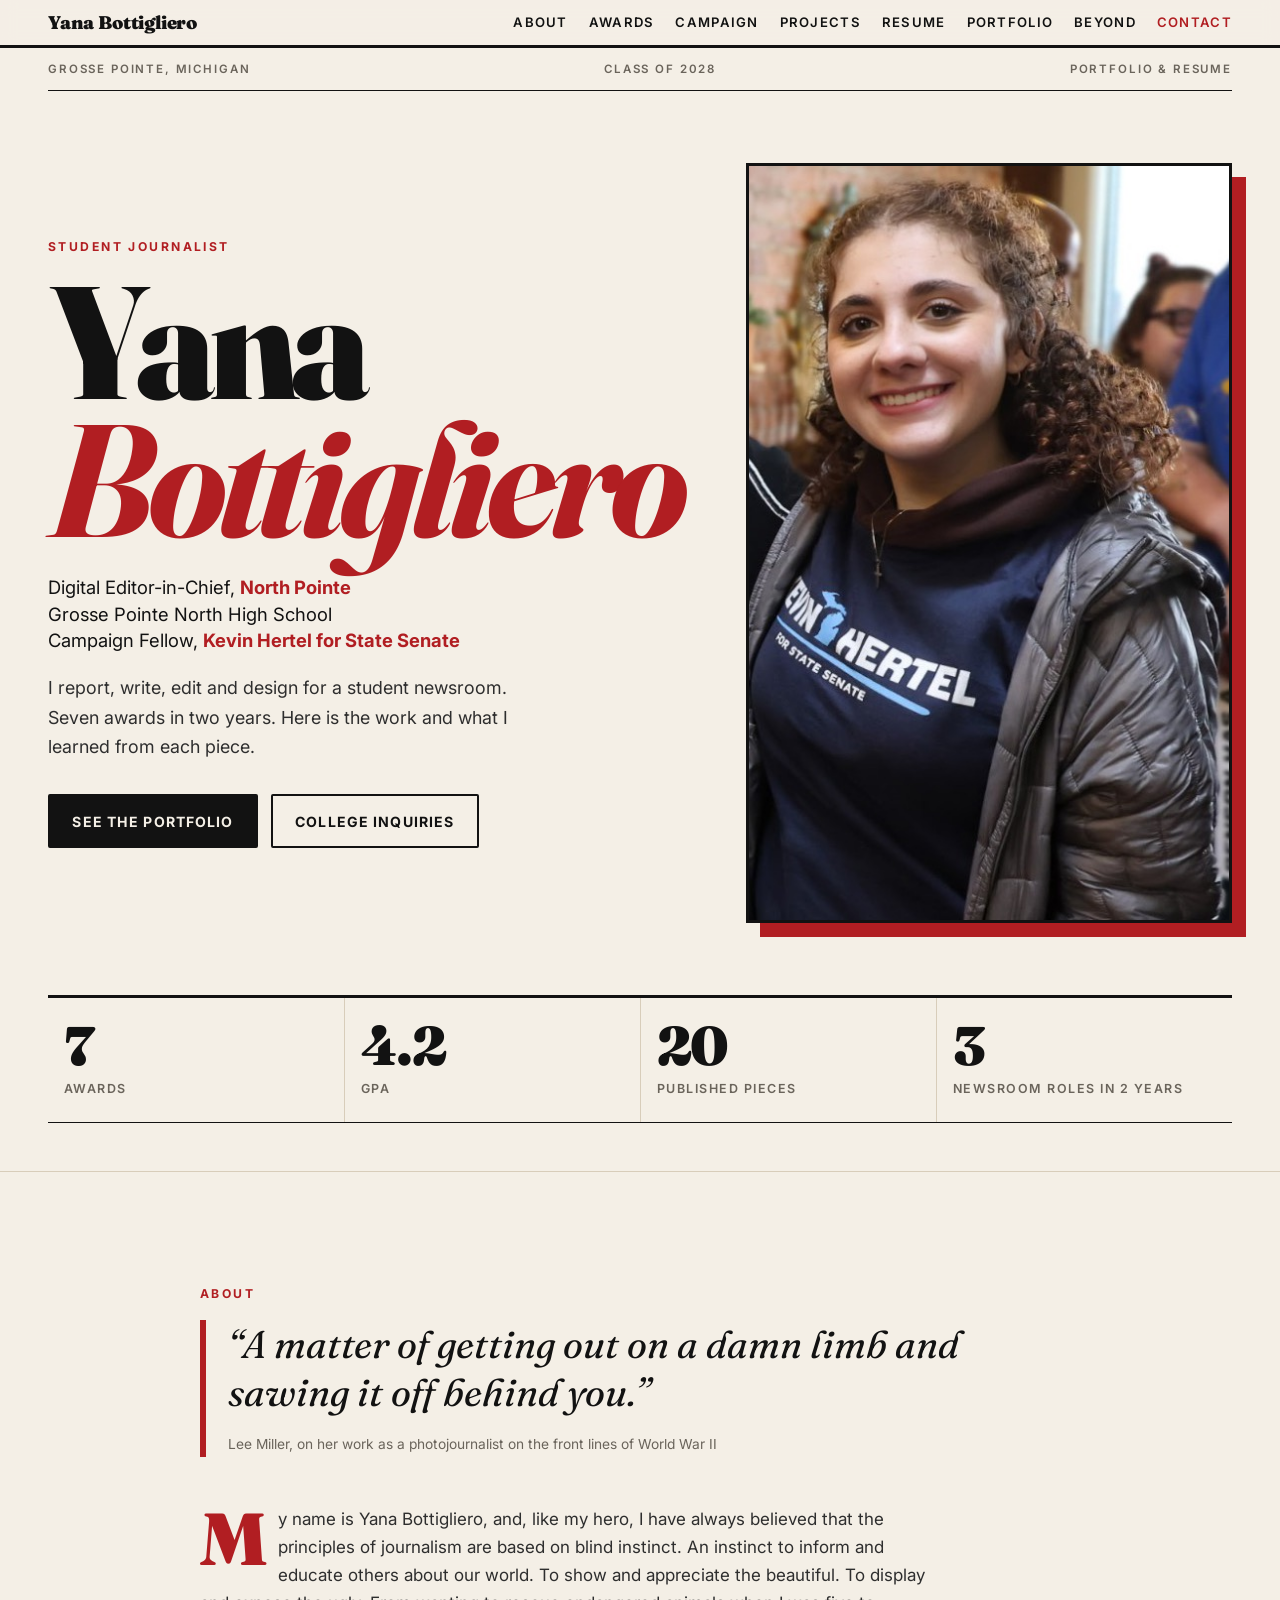
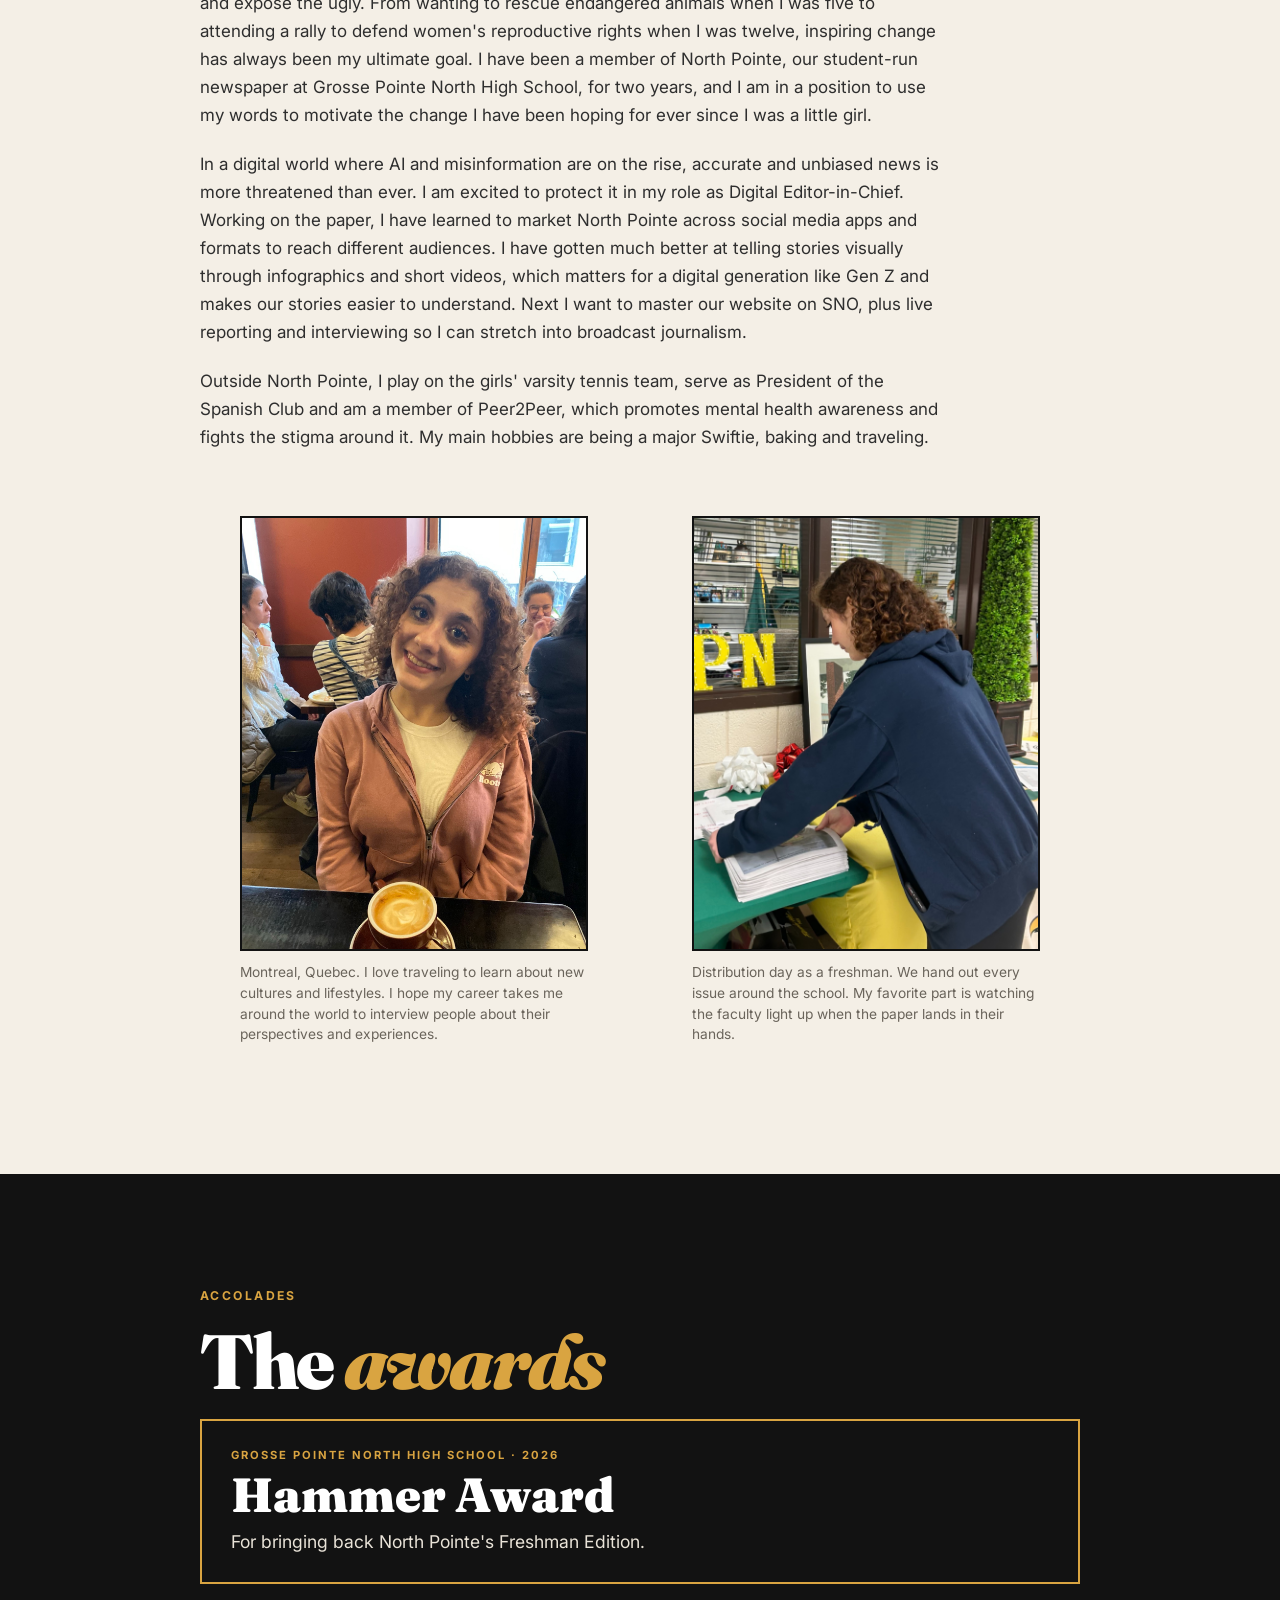
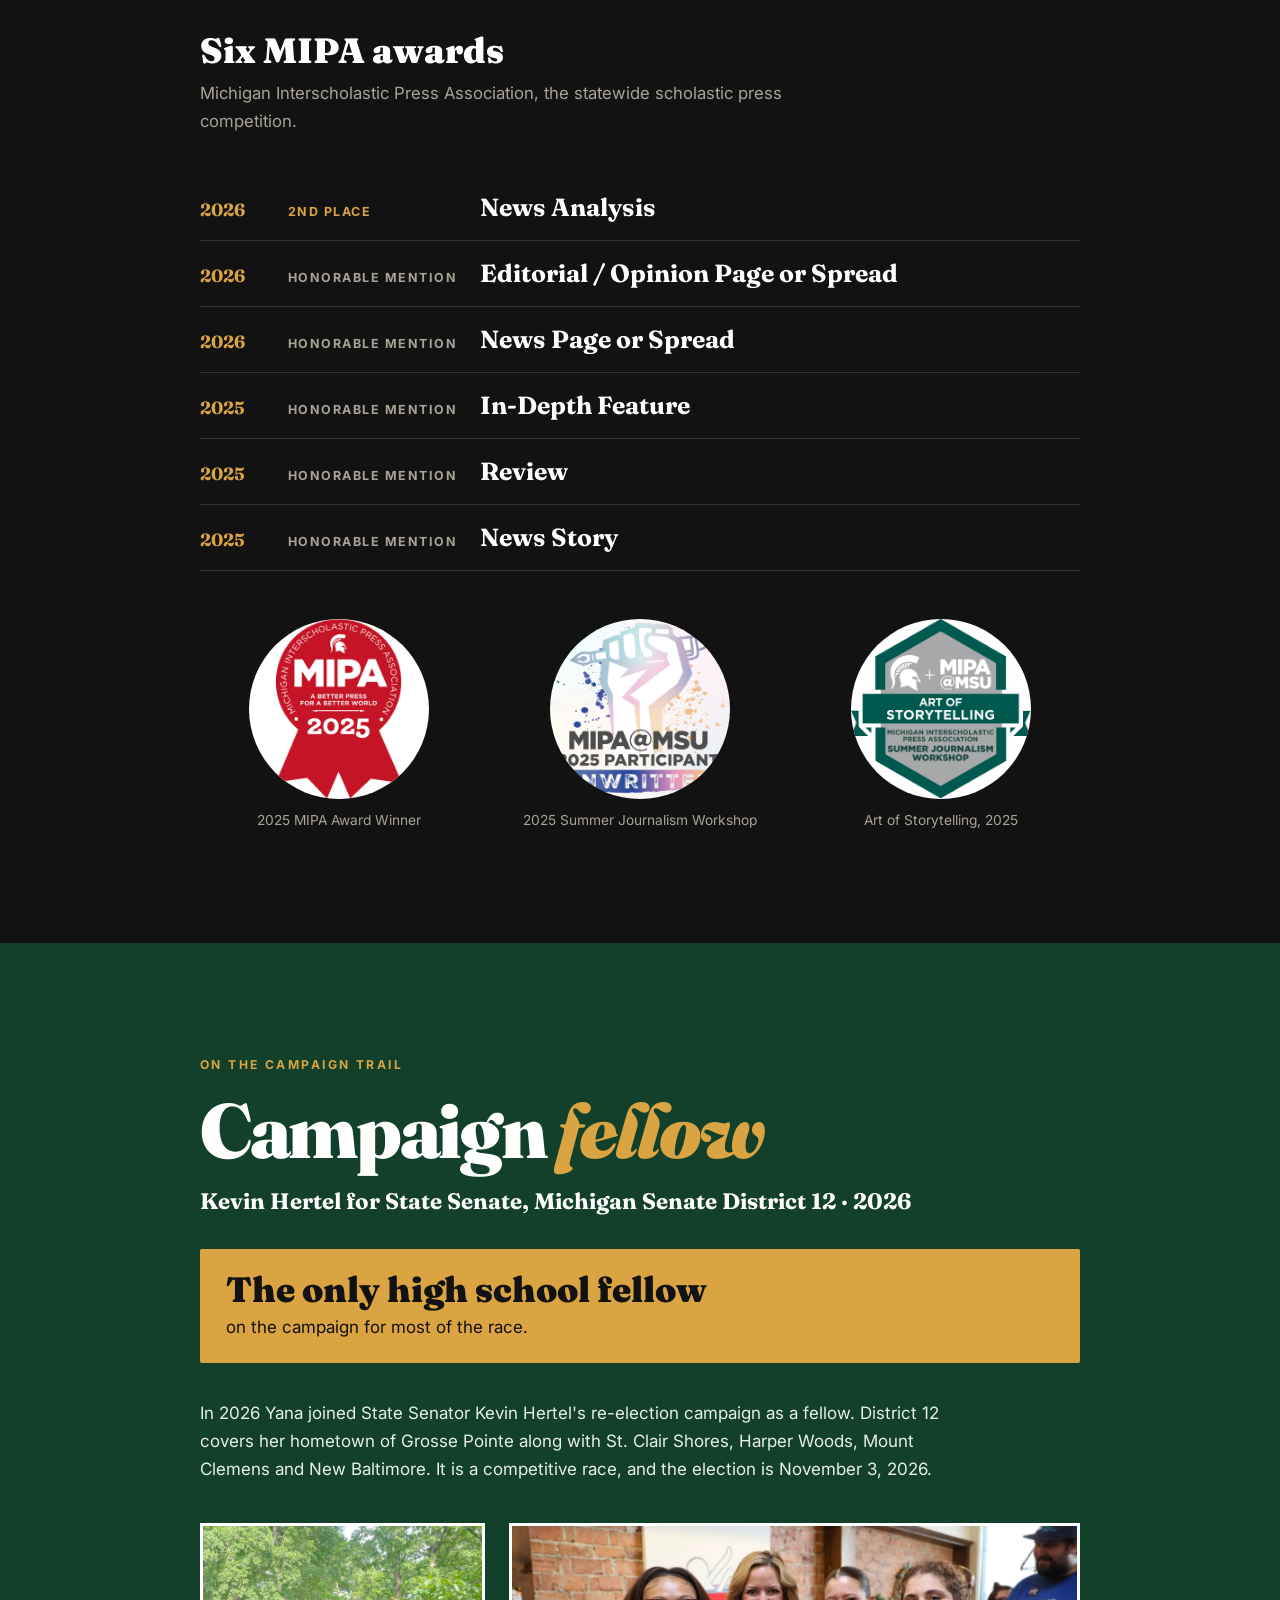
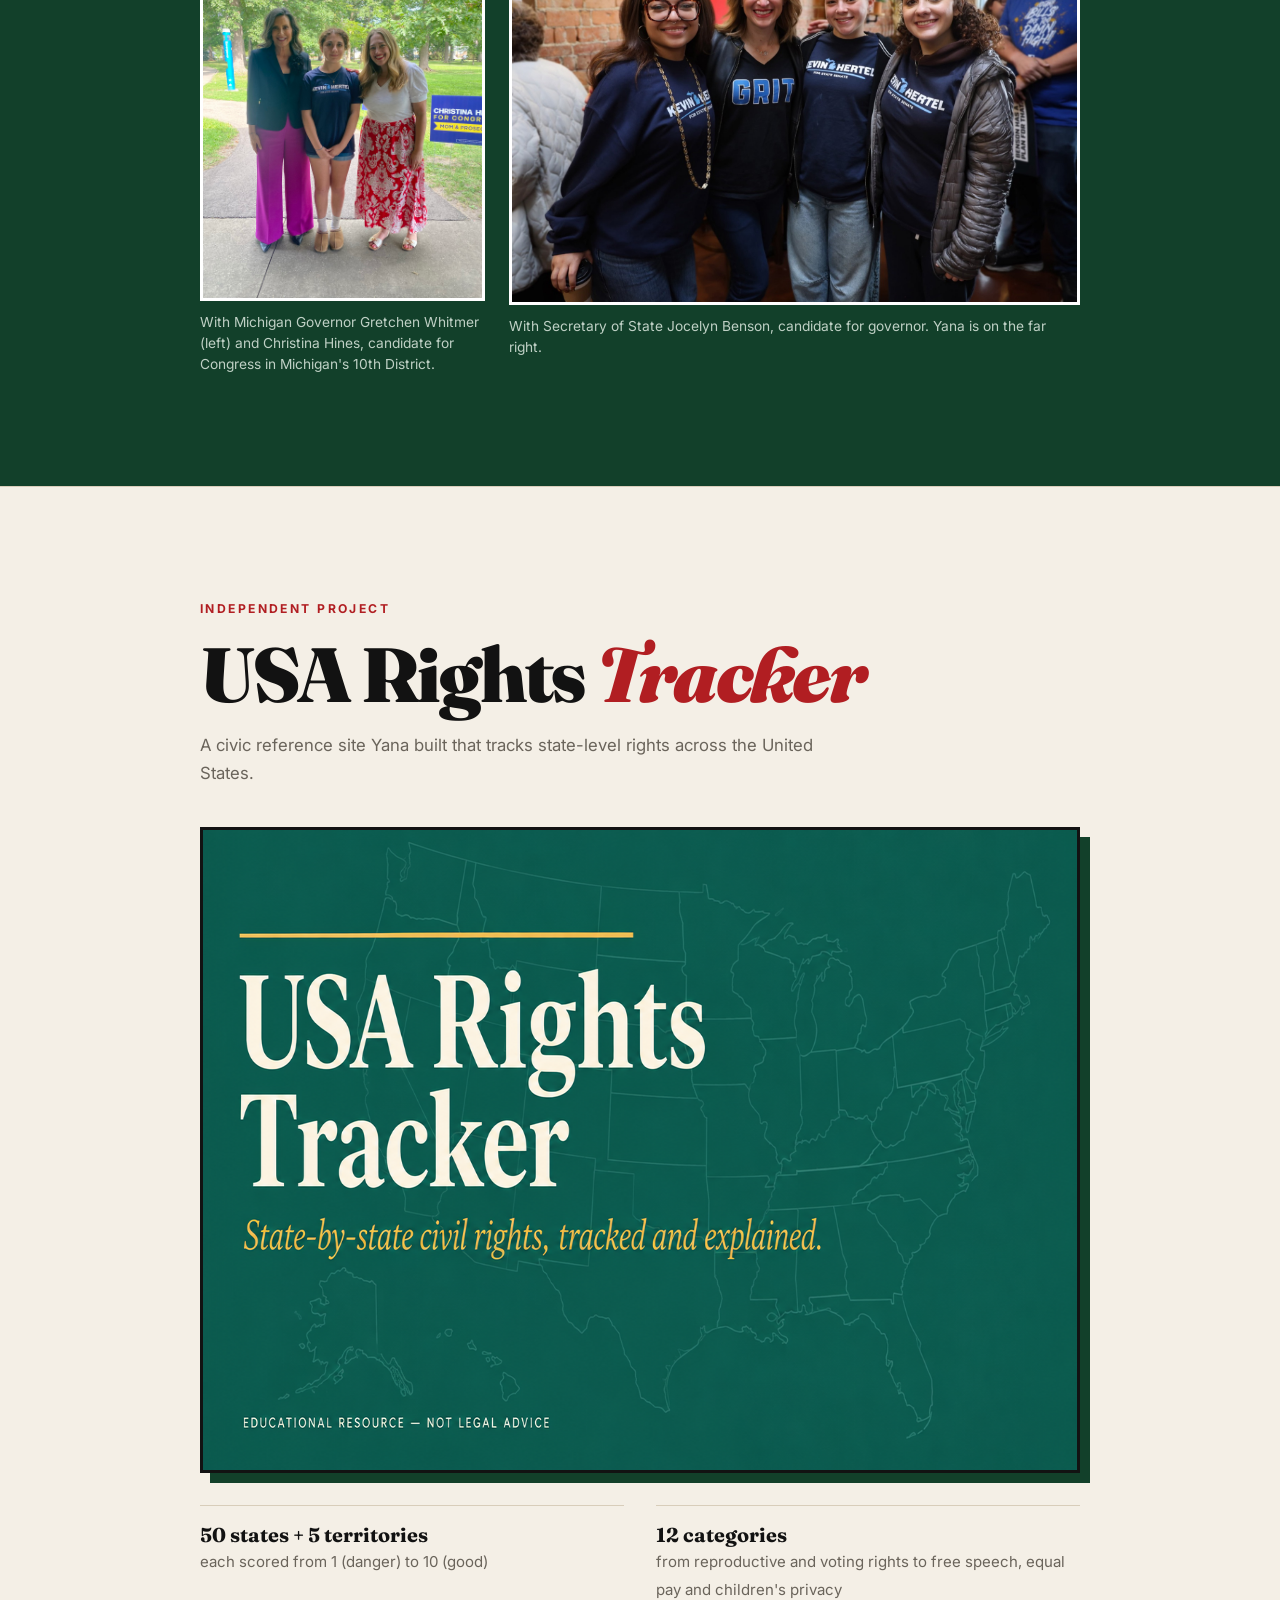
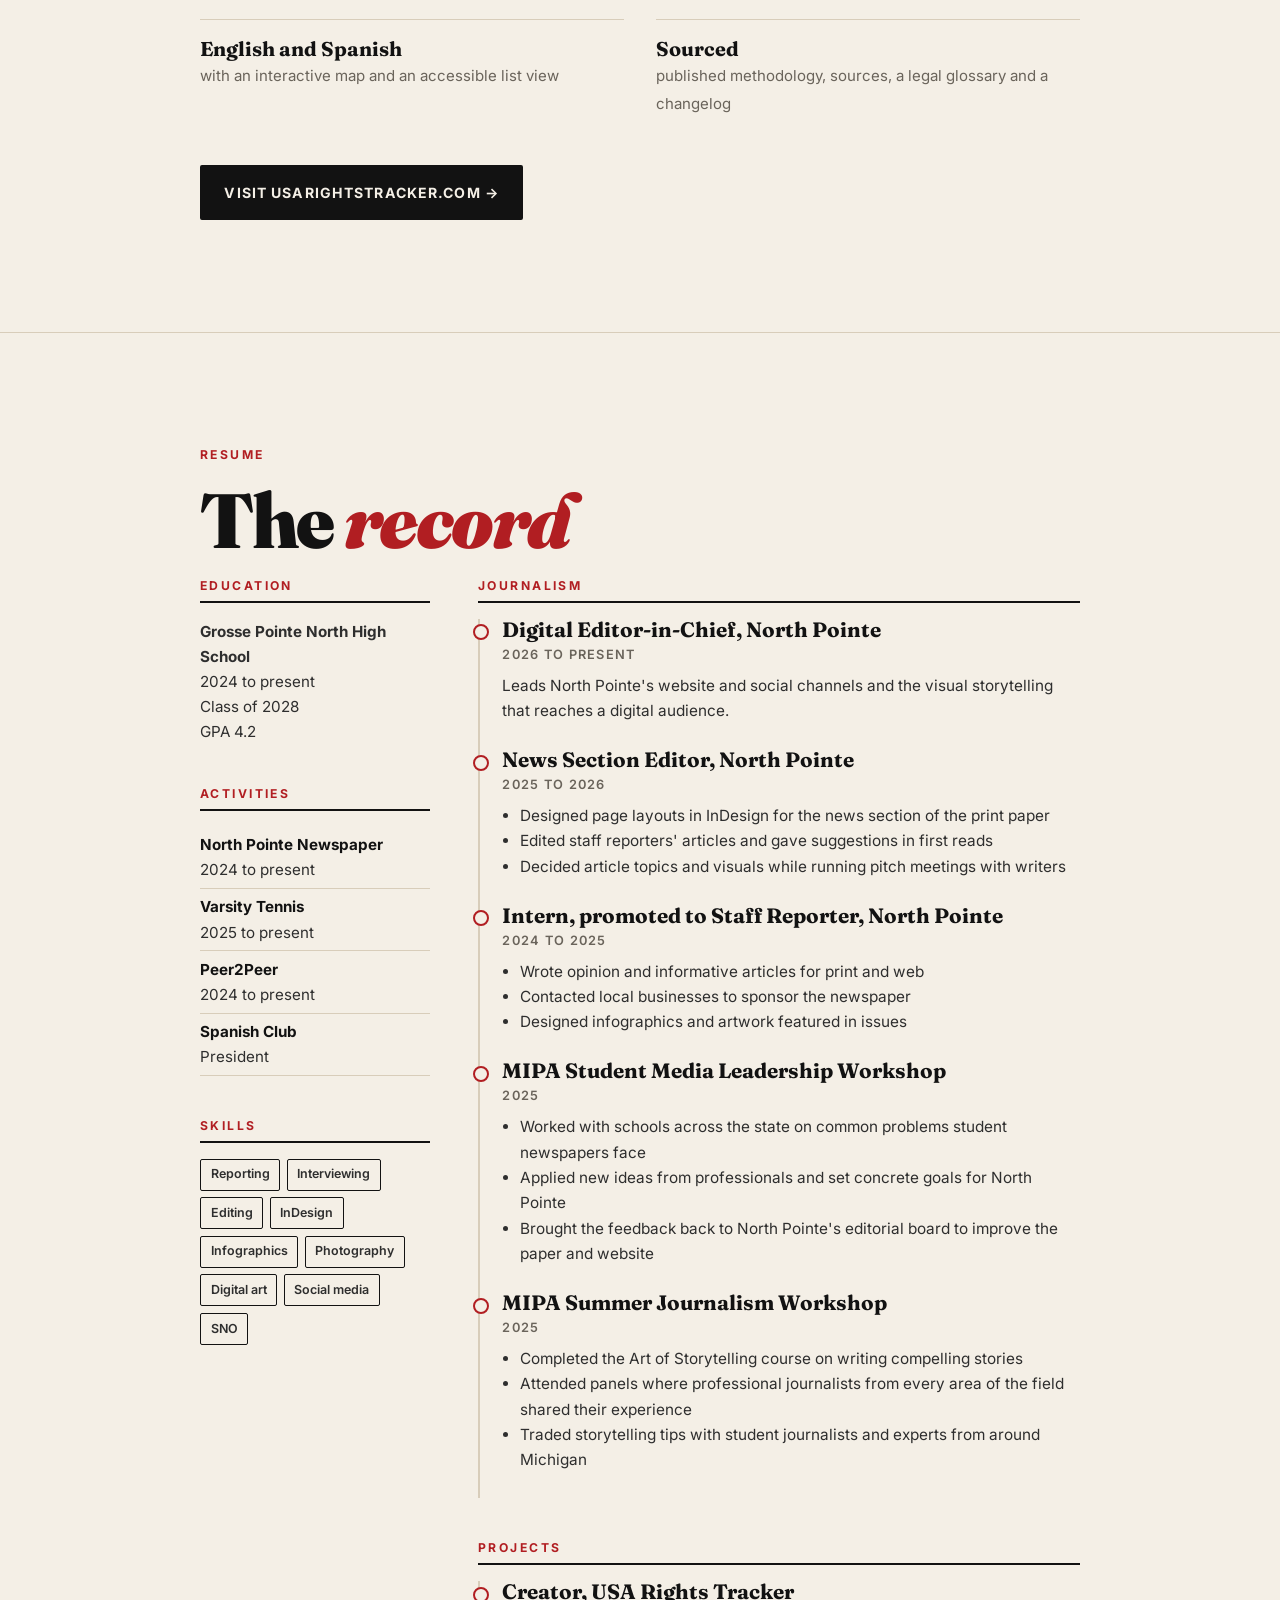
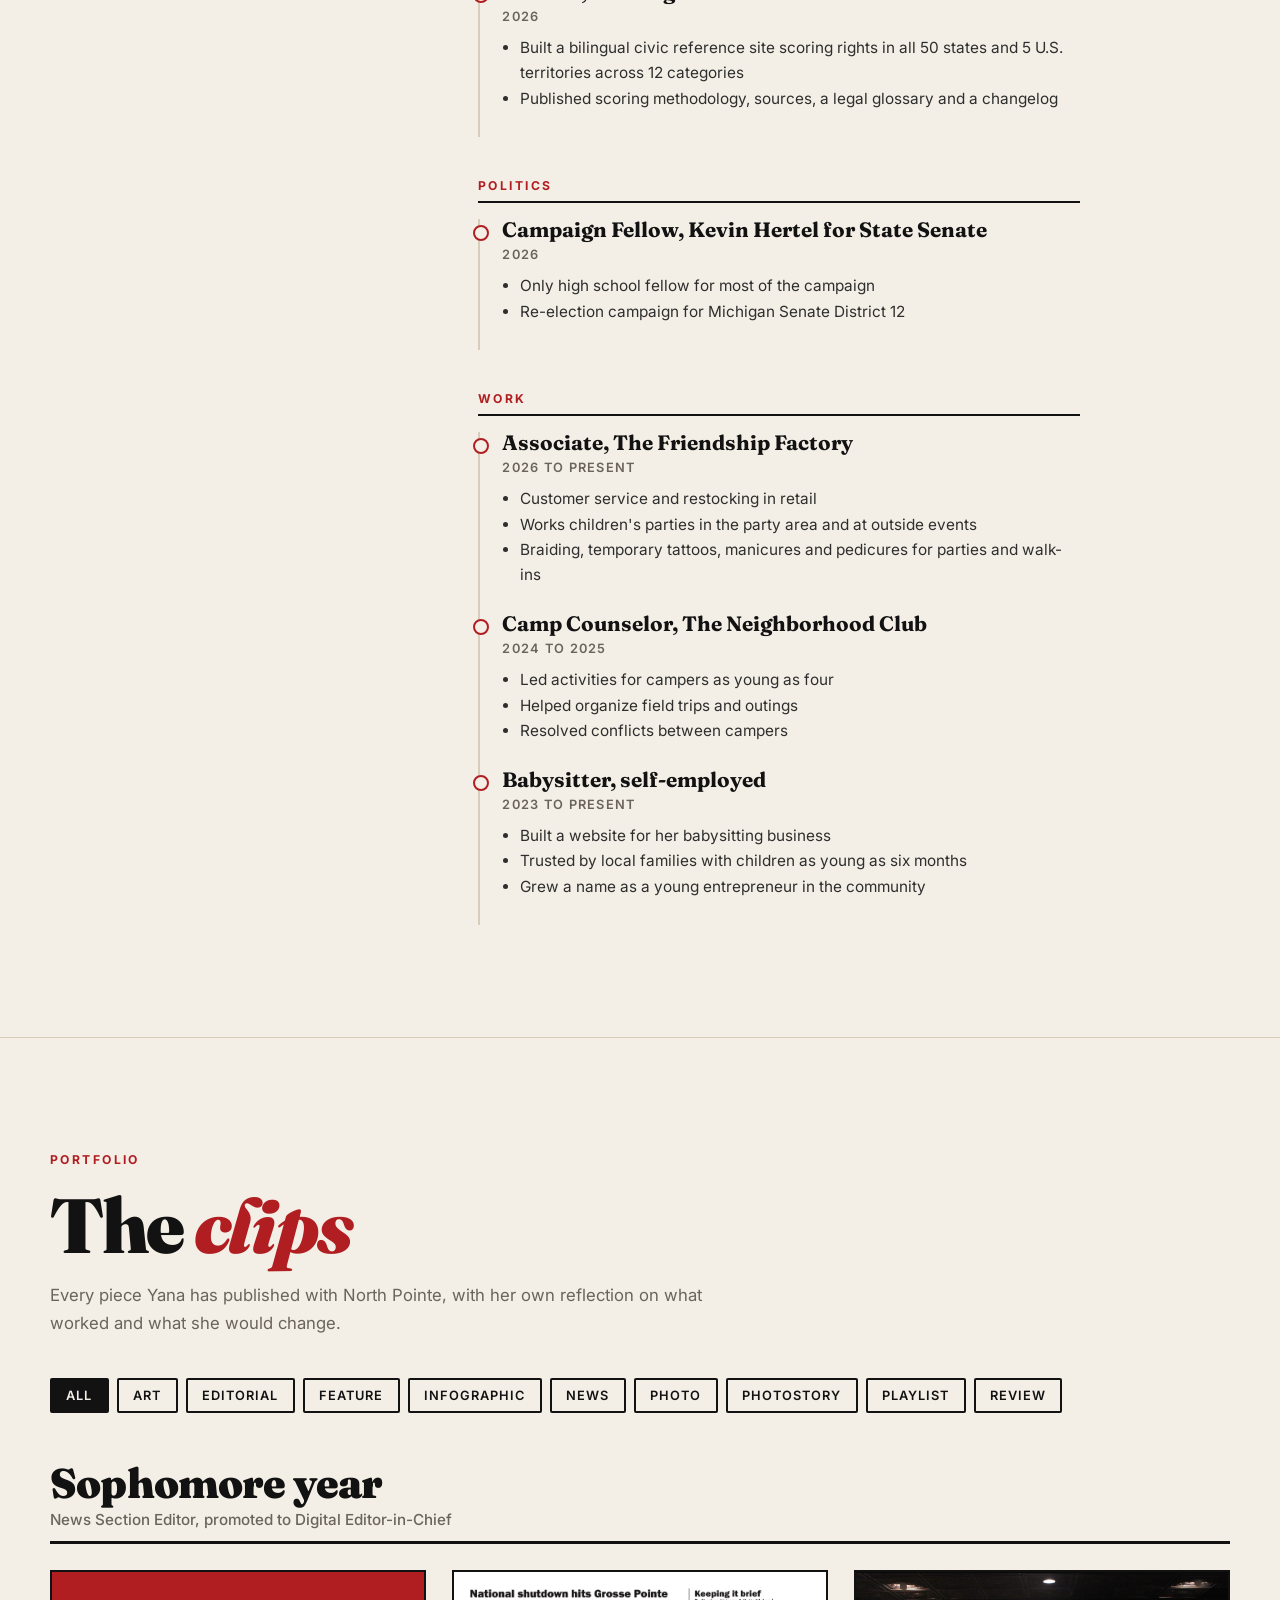
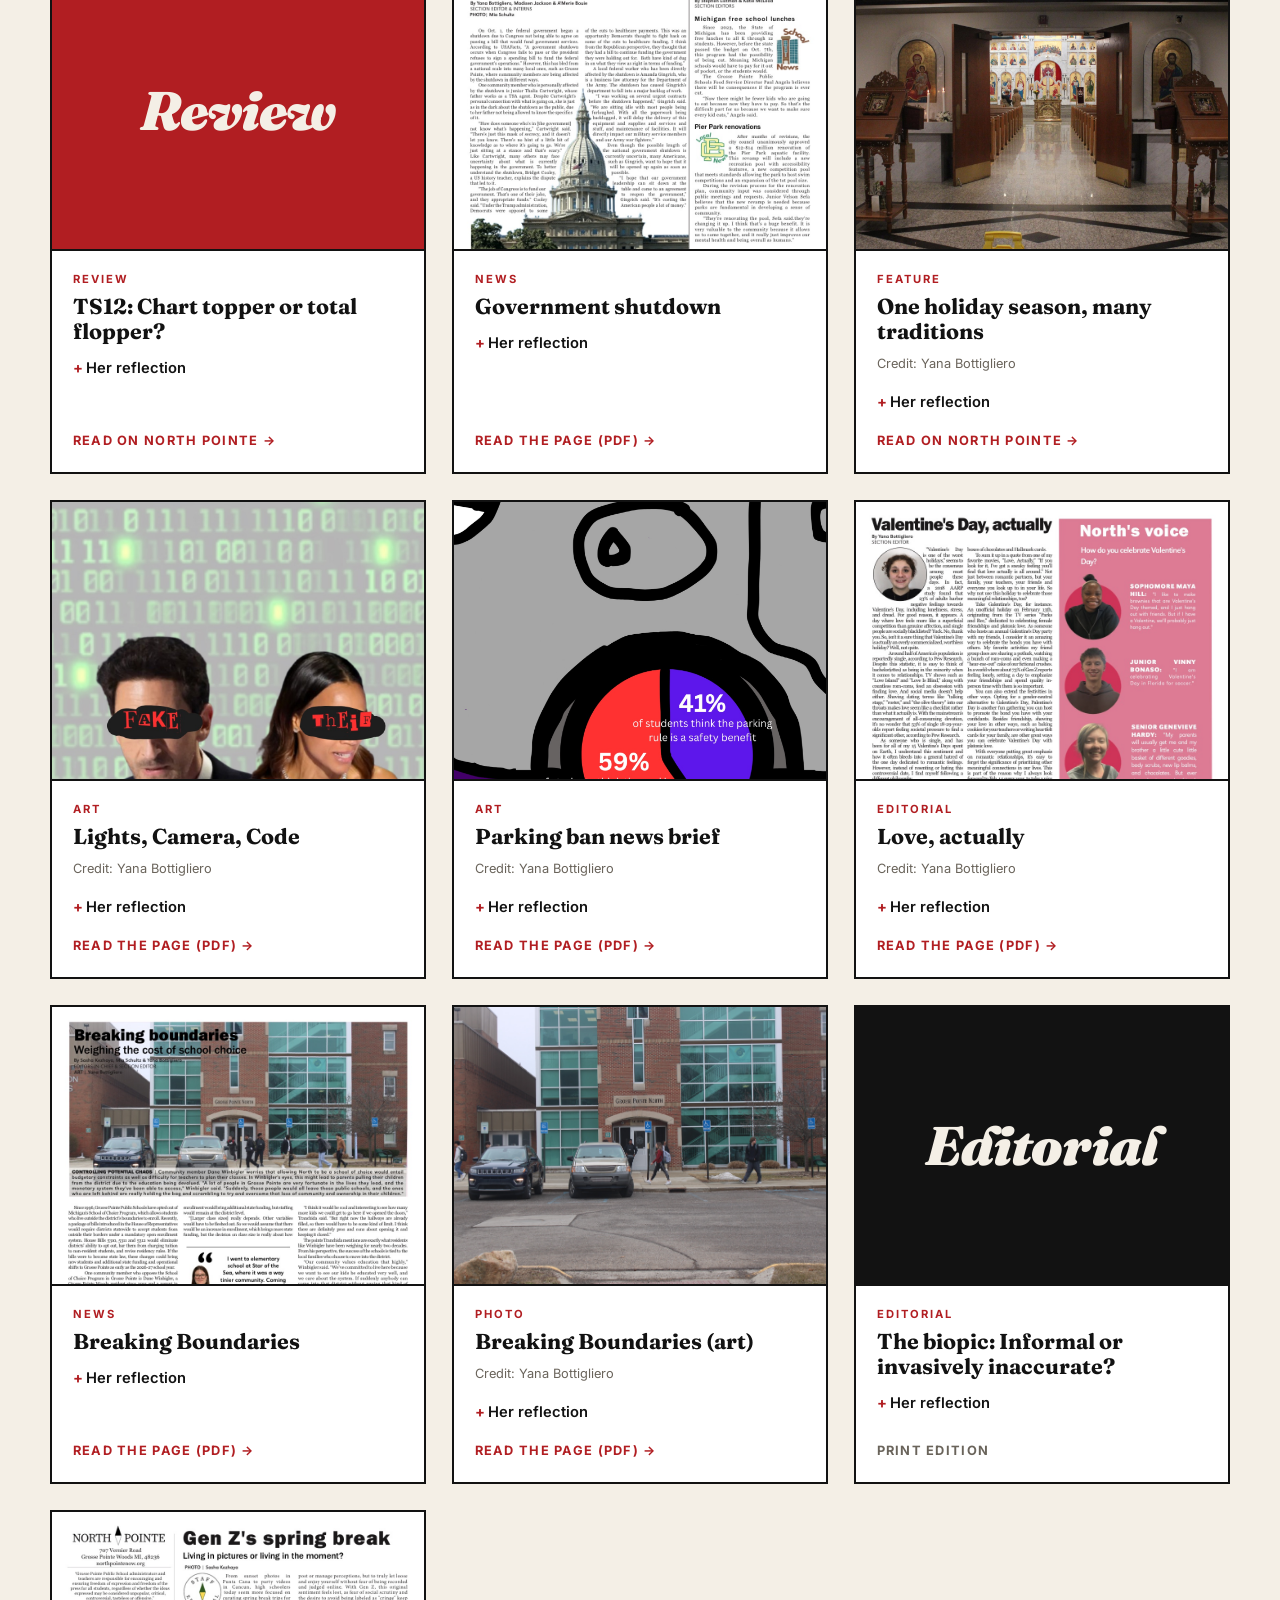
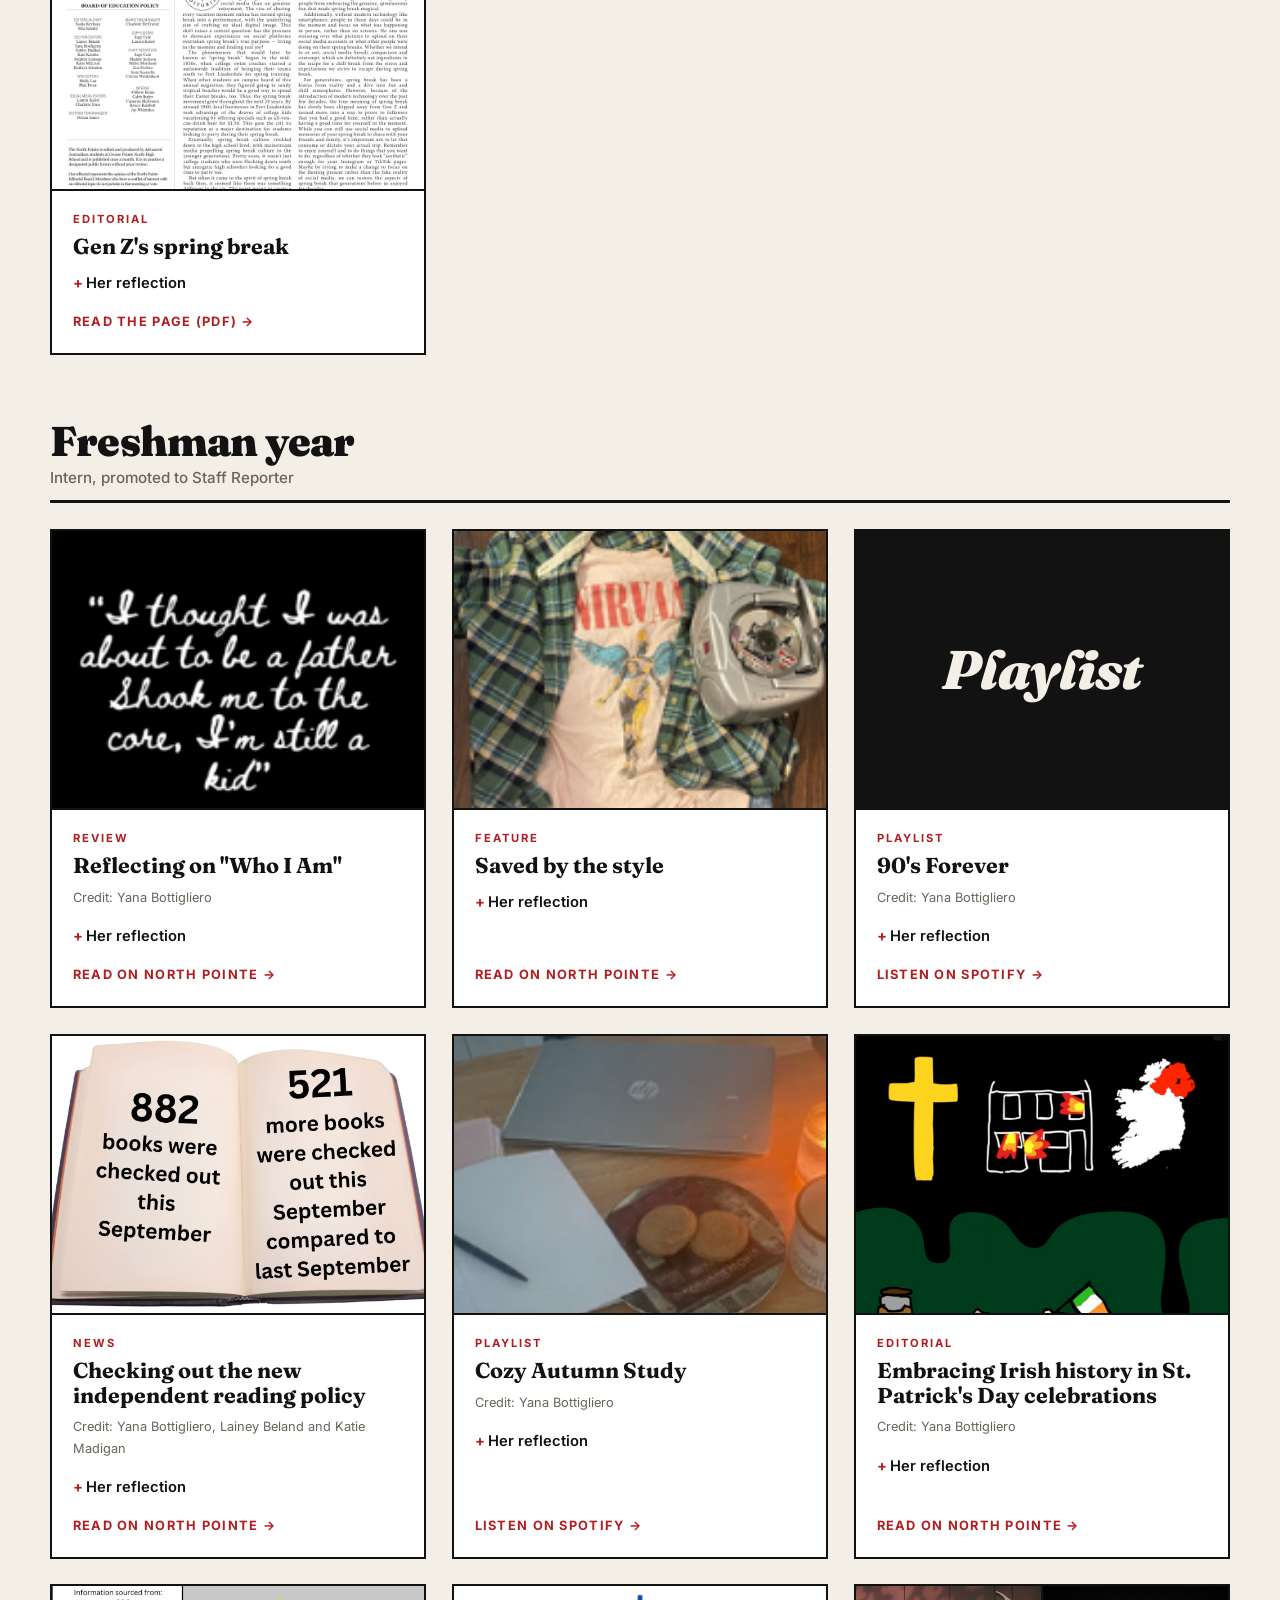
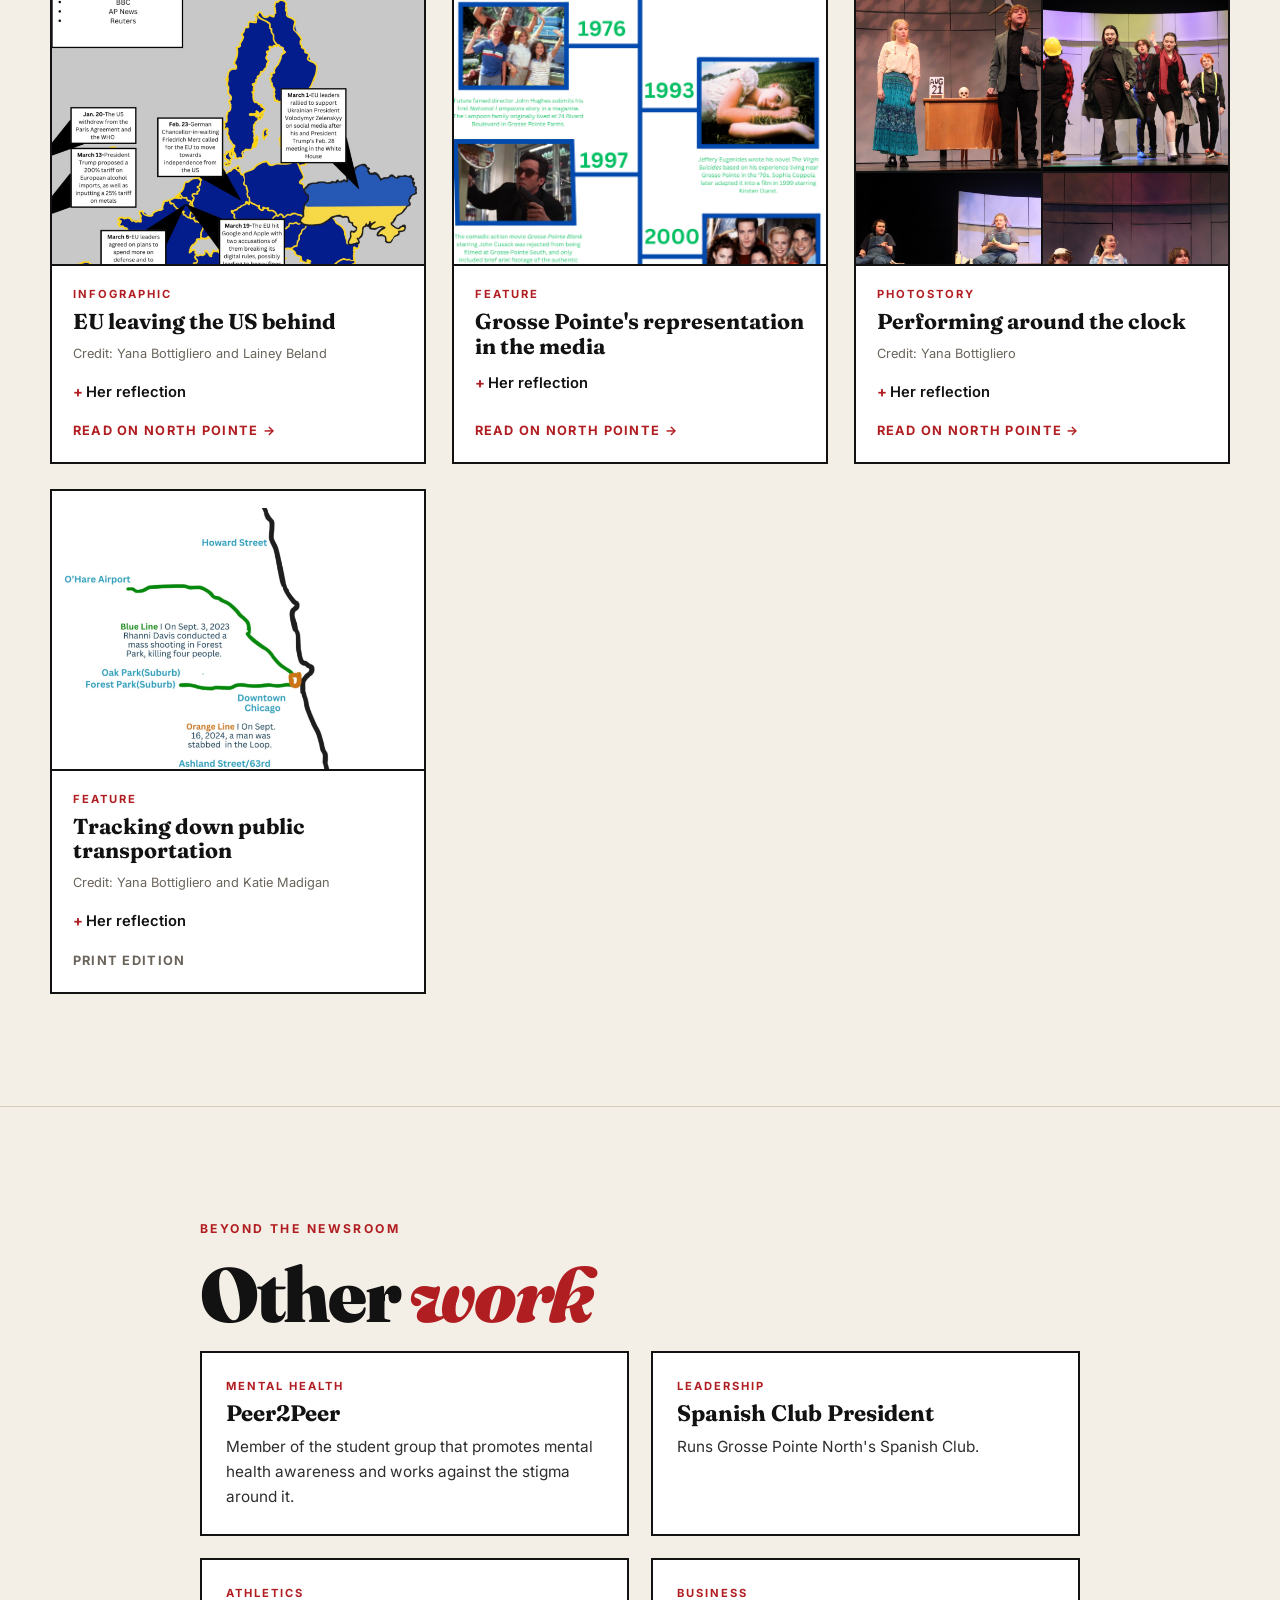
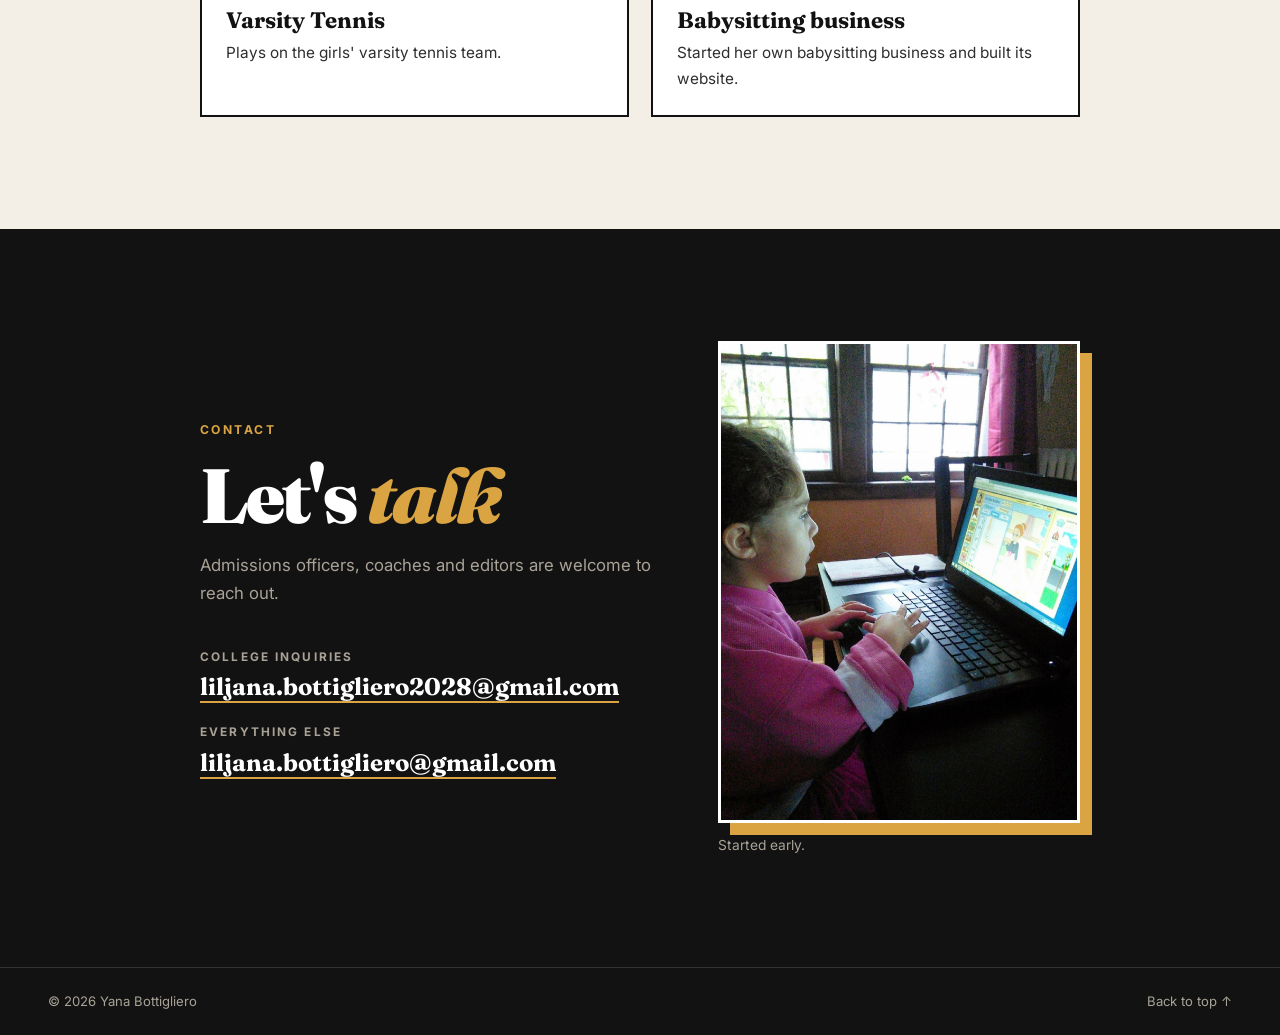
==== index.html @ 60879d37 "Add USA Rights Tracker, Hammer Award, campaign photos; new hero photo Co-Authored-By: Claude Opus 5." ====
<!doctype html>
<html lang="en">
<head>
<meta charset="utf-8">
<meta name="viewport" content="width=device-width, initial-scale=1">
<title>Yana Bottigliero | Student Journalist, Digital Editor-in-Chief of North Pointe</title>
<meta name="description" content="Yana (Liljana) Bottigliero is a student journalist at Grosse Pointe North High School, Digital Editor-in-Chief of North Pointe and a six-time MIPA award winner. Portfolio, resume and awards.">
<link rel="canonical" href="https://liljanabottigliero.com/">
<meta property="og:title" content="Yana Bottigliero, Student Journalist">
<meta property="og:description" content="Digital Editor-in-Chief of North Pointe. Six MIPA awards. Portfolio, resume and awards.">
<meta property="og:image" content="https://liljanabottigliero.com/files/img/hero-campaign.jpg">
<meta property="og:url" content="https://liljanabottigliero.com/">
<meta property="og:type" content="profile">
<meta name="twitter:card" content="summary_large_image">
<link rel="icon" href="data:image/svg+xml,<svg xmlns='http://www.w3.org/2000/svg' viewBox='0 0 64 64'><rect width='64' height='64' fill='%23B11E22'/><text x='50%25' y='54%25' dominant-baseline='middle' text-anchor='middle' font-family='Georgia,serif' font-weight='900' font-size='40' fill='%23F4EFE6'>Y</text></svg>">
<link rel="preconnect" href="https://fonts.googleapis.com">
<link rel="preconnect" href="https://fonts.gstatic.com" crossorigin>
<link href="https://fonts.googleapis.com/css2?family=Fraunces:ital,opsz,wght@0,9..144,400;0,9..144,700;0,9..144,900;1,9..144,400;1,9..144,700&family=Inter:wght@400;500;600;700&display=swap" rel="stylesheet">
<link rel="stylesheet" href="style.css">
<script type="application/ld+json">
{
  "@context": "https://schema.org",
  "@type": "Person",
  "name": "Yana Bottigliero",
  "alternateName": "Liljana Bottigliero",
  "url": "https://liljanabottigliero.com/",
  "image": "https://liljanabottigliero.com/files/img/hero-campaign.jpg",
  "jobTitle": "Digital Editor-in-Chief, North Pointe",
  "affiliation": {
    "@type": "HighSchool",
    "name": "Grosse Pointe North High School"
  },
  "email": "mailto:liljana.bottigliero2028@gmail.com",
  "award": [
    "2026 Hammer Award, Grosse Pointe North High School",
    "2026 MIPA News Analysis, 2nd Place",
    "2026 MIPA Editorial / Opinion Page or Spread, Honorable Mention",
    "2026 MIPA News Page or Spread, Honorable Mention",
    "2025 MIPA In-Depth Feature, Honorable Mention",
    "2025 MIPA Review, Honorable Mention",
    "2025 MIPA News Story, Honorable Mention"
  ],
  "knowsAbout": [
    "Journalism",
    "Digital media",
    "Infographics",
    "Photography",
    "Editorial writing"
  ]
}
</script>
</head>
<body>

<header class="topbar">
  <a class="brand" href="#top">Yana Bottigliero</a>
  <nav>
    <a href="#about">About</a>
    <a href="#awards">Awards</a>
    <a href="#campaign">Campaign</a>
    <a href="#projects">Projects</a>
    <a href="#resume">Resume</a>
    <a href="#work">Portfolio</a>
    <a href="#beyond">Beyond</a>
    <a class="nav-cta" href="#contact">Contact</a>
  </nav>
</header>

<main id="top">

<section class="hero">
  <div class="masthead">
    <span>Grosse Pointe, Michigan</span>
    <span>Class of 2028</span>
    <span>Portfolio &amp; Resume</span>
  </div>
  <div class="hero-grid">
    <div class="hero-copy">
      <p class="eyebrow">Student journalist</p>
      <h1>Yana<br><em>Bottigliero</em></h1>
      <p class="role">Digital Editor-in-Chief, <strong>North Pointe</strong><br>Grosse Pointe North High School<br>Campaign Fellow, <strong>Kevin Hertel for State Senate</strong></p>
      <p class="lede">I report, write, edit and design for a student newsroom. Seven awards in two years. Here is the work and what I learned from each piece.</p>
      <div class="actions">
        <a class="btn solid" href="#work">See the portfolio</a>
        <a class="btn" href="#contact">College inquiries</a>
      </div>
    </div>
    <figure class="hero-photo">
      <img src="files/img/hero-campaign.jpg" alt="Yana Bottigliero in a Kevin Hertel for State Senate shirt at a campaign event" width="610" height="760">
    </figure>
  </div>
  <ul class="stats">
    <li><b>7</b><span>awards</span></li>
    <li><b>4.2</b><span>GPA</span></li>
    <li><b>20</b><span>published pieces</span></li>
    <li><b>3</b><span>newsroom roles in 2 years</span></li>
  </ul>
</section>

<section id="about" class="section about">
  <div class="wrap">
    <p class="eyebrow">About</p>
    <blockquote>
      <p>&ldquo;A matter of getting out on a damn limb and sawing it off behind you.&rdquo;</p>
      <cite>Lee Miller, on her work as a photojournalist on the front lines of World War II</cite>
    </blockquote>
    <div class="prose">
      <p class="dropcap">My name is Yana Bottigliero, and, like my hero, I have always believed that the principles of journalism are based on blind instinct. An instinct to inform and educate others about our world. To show and appreciate the beautiful. To display and expose the ugly. From wanting to rescue endangered animals when I was five to attending a rally to defend women's reproductive rights when I was twelve, inspiring change has always been my ultimate goal. I have been a member of North Pointe, our student-run newspaper at Grosse Pointe North High School, for two years, and I am in a position to use my words to motivate the change I have been hoping for ever since I was a little girl.</p>
      <p>In a digital world where AI and misinformation are on the rise, accurate and unbiased news is more threatened than ever. I am excited to protect it in my role as Digital Editor-in-Chief. Working on the paper, I have learned to market North Pointe across social media apps and formats to reach different audiences. I have gotten much better at telling stories visually through infographics and short videos, which matters for a digital generation like Gen Z and makes our stories easier to understand. Next I want to master our website on SNO, plus live reporting and interviewing so I can stretch into broadcast journalism.</p>
      <p>Outside North Pointe, I play on the girls' varsity tennis team, serve as President of the Spanish Club and am a member of Peer2Peer, which promotes mental health awareness and fights the stigma around it. My main hobbies are being a major Swiftie, baking and traveling.</p>
    </div>
    <div class="photo-pair">
      <figure>
        <img src="files/img/montreal.jpg" alt="Yana on a trip to Montreal, Quebec" loading="lazy">
        <figcaption>Montreal, Quebec. I love traveling to learn about new cultures and lifestyles. I hope my career takes me around the world to interview people about their perspectives and experiences.</figcaption>
      </figure>
      <figure>
        <img src="files/img/distribution-day.jpg" alt="Yana sorting newspapers on distribution day in the student union" loading="lazy">
        <figcaption>Distribution day as a freshman. We hand out every issue around the school. My favorite part is watching the faculty light up when the paper lands in their hands.</figcaption>
      </figure>
    </div>
  </div>
</section>

<section id="awards" class="section awards dark">
  <div class="wrap">
    <p class="eyebrow">Accolades</p>
    <h2>The <em>awards</em></h2>
    <div class="school-award">
      <p class="kicker">Grosse Pointe North High School &middot; 2026</p>
      <h3>Hammer Award</h3>
      <p>For bringing back North Pointe's Freshman Edition.</p>
    </div>
    <h3 class="award-head">Six MIPA awards</h3>
    <p class="sub">Michigan Interscholastic Press Association, the statewide scholastic press competition.</p>
    <ol class="award-list">
<li><span class="yr">2026</span><span class="place">2nd Place</span><span class="cat">News Analysis</span></li>
<li><span class="yr">2026</span><span class="place">Honorable Mention</span><span class="cat">Editorial / Opinion Page or Spread</span></li>
<li><span class="yr">2026</span><span class="place">Honorable Mention</span><span class="cat">News Page or Spread</span></li>
<li><span class="yr">2025</span><span class="place">Honorable Mention</span><span class="cat">In-Depth Feature</span></li>
<li><span class="yr">2025</span><span class="place">Honorable Mention</span><span class="cat">Review</span></li>
<li><span class="yr">2025</span><span class="place">Honorable Mention</span><span class="cat">News Story</span></li>
    </ol>
    <div class="badges">
      <figure><img src="files/img/mipa-award-2025.png" alt="2025 MIPA Award Winner badge" loading="lazy"><figcaption>2025 MIPA Award Winner</figcaption></figure>
      <figure><img src="files/img/mipa-workshop-2025.png" alt="2025 MIPA Summer Journalism Workshop participant badge" loading="lazy"><figcaption>2025 Summer Journalism Workshop</figcaption></figure>
      <figure><img src="files/img/mipa-storytelling-2025.png" alt="MIPA Art of Storytelling badge" loading="lazy"><figcaption>Art of Storytelling, 2025</figcaption></figure>
    </div>
  </div>
</section>

<section id="campaign" class="section campaign">
  <div class="wrap">
    <p class="eyebrow">On the campaign trail</p>
    <h2>Campaign <em>fellow</em></h2>
    <p class="campaign-role">Kevin Hertel for State Senate, Michigan Senate District 12 &middot; 2026</p>
    <div class="callout">
      <b>The only high school fellow</b>
      <span>on the campaign for most of the race.</span>
    </div>
    <div class="prose">
      <p>In 2026 Yana joined State Senator Kevin Hertel's re-election campaign as a fellow. District 12 covers her hometown of Grosse Pointe along with St. Clair Shores, Harper Woods, Mount Clemens and New Baltimore. It is a competitive race, and the election is November 3, 2026.</p>
          </div>
    <div class="campaign-photos">
      <figure>
        <img src="files/img/campaign-whitmer-hines.jpg" alt="Yana with Governor Gretchen Whitmer and congressional candidate Christina Hines" loading="lazy" width="1600" height="1200">
        <figcaption>With Michigan Governor Gretchen Whitmer (left) and Christina Hines, candidate for Congress in Michigan's 10th District.</figcaption>
      </figure>
      <figure>
        <img src="files/img/campaign-benson.jpg" alt="Yana (right) with Secretary of State Jocelyn Benson and fellow campaign volunteers" loading="lazy" width="1600" height="1066">
        <figcaption>With Secretary of State Jocelyn Benson, candidate for governor. Yana is on the far right.</figcaption>
      </figure>
    </div>
  </div>
</section>

<section id="projects" class="section project">
  <div class="wrap">
    <p class="eyebrow">Independent project</p>
    <h2>USA Rights <em>Tracker</em></h2>
    <p class="sub">A civic reference site Yana built that tracks state-level rights across the United States.</p>
    <a class="project-shot" href="https://usarightstracker.com/" target="_blank" rel="noopener">
      <img src="files/img/rights-tracker.png" alt="USA Rights Tracker: state-by-state civil rights, tracked and explained" loading="lazy" width="1200" height="640">
    </a>
    <ul class="facts">
      <li><b>50 states + 5 territories</b><span>each scored from 1 (danger) to 10 (good)</span></li>
      <li><b>12 categories</b><span>from reproductive and voting rights to free speech, equal pay and children's privacy</span></li>
      <li><b>English and Spanish</b><span>with an interactive map and an accessible list view</span></li>
      <li><b>Sourced</b><span>published methodology, sources, a legal glossary and a changelog</span></li>
    </ul>
    <a class="btn solid" href="https://usarightstracker.com/" target="_blank" rel="noopener">Visit usarightstracker.com &rarr;</a>
  </div>
</section>

<section id="resume" class="section resume">
  <div class="wrap">
    <p class="eyebrow">Resume</p>
    <h2>The <em>record</em></h2>
    <div class="cv">
      <aside>
        <h3>Education</h3>
        <p><strong>Grosse Pointe North High School</strong><br>2024 to present<br>Class of 2028<br>GPA 4.2</p>
        <h3>Activities</h3>
        <ul class="plain">
          <li><strong>North Pointe Newspaper</strong> 2024 to present</li>
          <li><strong>Varsity Tennis</strong> 2025 to present</li>
          <li><strong>Peer2Peer</strong> 2024 to present</li>
          <li><strong>Spanish Club</strong> President</li>
        </ul>
        <h3>Skills</h3>
        <ul class="tags">
          <li>Reporting</li><li>Interviewing</li><li>Editing</li><li>InDesign</li><li>Infographics</li><li>Photography</li><li>Digital art</li><li>Social media</li><li>SNO</li>
        </ul>
      </aside>
      <div class="timeline">
        <h3>Journalism</h3>
        <div class="job"><h4>Digital Editor-in-Chief, North Pointe</h4><p class="when">2026 to present</p>
          <p>Leads North Pointe's website and social channels and the visual storytelling that reaches a digital audience.</p></div>
        <div class="job"><h4>News Section Editor, North Pointe</h4><p class="when">2025 to 2026</p>
          <ul><li>Designed page layouts in InDesign for the news section of the print paper</li><li>Edited staff reporters' articles and gave suggestions in first reads</li><li>Decided article topics and visuals while running pitch meetings with writers</li></ul></div>
        <div class="job"><h4>Intern, promoted to Staff Reporter, North Pointe</h4><p class="when">2024 to 2025</p>
          <ul><li>Wrote opinion and informative articles for print and web</li><li>Contacted local businesses to sponsor the newspaper</li><li>Designed infographics and artwork featured in issues</li></ul></div>
        <div class="job"><h4>MIPA Student Media Leadership Workshop</h4><p class="when">2025</p>
          <ul><li>Worked with schools across the state on common problems student newspapers face</li><li>Applied new ideas from professionals and set concrete goals for North Pointe</li><li>Brought the feedback back to North Pointe's editorial board to improve the paper and website</li></ul></div>
        <div class="job"><h4>MIPA Summer Journalism Workshop</h4><p class="when">2025</p>
          <ul><li>Completed the Art of Storytelling course on writing compelling stories</li><li>Attended panels where professional journalists from every area of the field shared their experience</li><li>Traded storytelling tips with student journalists and experts from around Michigan</li></ul></div>

        <h3>Projects</h3>
        <div class="job"><h4>Creator, USA Rights Tracker</h4><p class="when">2026</p>
          <ul><li>Built a bilingual civic reference site scoring rights in all 50 states and 5 U.S. territories across 12 categories</li><li>Published scoring methodology, sources, a legal glossary and a changelog</li></ul></div>

        <h3>Politics</h3>
        <div class="job"><h4>Campaign Fellow, Kevin Hertel for State Senate</h4><p class="when">2026</p>
          <ul><li>Only high school fellow for most of the campaign</li><li>Re-election campaign for Michigan Senate District 12</li></ul></div>

        <h3>Work</h3>
        <div class="job"><h4>Associate, The Friendship Factory</h4><p class="when">2026 to present</p>
          <ul><li>Customer service and restocking in retail</li><li>Works children's parties in the party area and at outside events</li><li>Braiding, temporary tattoos, manicures and pedicures for parties and walk-ins</li></ul></div>
        <div class="job"><h4>Camp Counselor, The Neighborhood Club</h4><p class="when">2024 to 2025</p>
          <ul><li>Led activities for campers as young as four</li><li>Helped organize field trips and outings</li><li>Resolved conflicts between campers</li></ul></div>
        <div class="job"><h4>Babysitter, self-employed</h4><p class="when">2023 to present</p>
          <ul><li>Built a website for her babysitting business</li><li>Trusted by local families with children as young as six months</li><li>Grew a name as a young entrepreneur in the community</li></ul></div>
      </div>
    </div>
  </div>
</section>

<section id="work" class="section work-sec">
  <div class="wrap wide">
    <p class="eyebrow">Portfolio</p>
    <h2>The <em>clips</em></h2>
    <p class="sub">Every piece Yana has published with North Pointe, with her own reflection on what worked and what she would change.</p>
    <div class="filters" role="group" aria-label="Filter by type"><button class="chip on" data-f="all">All</button><button class="chip" data-f="art">Art</button><button class="chip" data-f="editorial">Editorial</button><button class="chip" data-f="feature">Feature</button><button class="chip" data-f="infographic">Infographic</button><button class="chip" data-f="news">News</button><button class="chip" data-f="photo">Photo</button><button class="chip" data-f="photostory">Photostory</button><button class="chip" data-f="playlist">Playlist</button><button class="chip" data-f="review">Review</button></div>

    <div class="year">
      <h3><span>Sophomore year</span> News Section Editor, promoted to Digital Editor-in-Chief</h3>
      <div class="works">
<article class="work" data-kind="review">
  <div class="media type"><span>Review</span></div>
  <div class="body">
    <p class="kicker">Review</p>
    <h4>TS12: Chart topper or total flopper?</h4>
    
    <details><summary>Her reflection</summary><p>I am a loud and proud member of the Swiftie cult. When Swift released her twelfth studio album, &quot;The Life of a Showgirl,&quot; I was desperate to review it. I partnered with my friend Jay, who had an opposing opinion of the record. Together, we created a well-balanced review with two contrasting viewpoints, and I learned a lot about bringing different perspectives to a story. While one strong part of this review is my writing, I do wish I had reviewed this album more strictly and had less of my bias get in the way, as well as doing some fun visuals.</p></details>
    <a class="cta" href="https://northpointenow.org/ts12-chart-topper-or-total-flopper/" target="_blank" rel="noopener">Read on North Pointe <span aria-hidden="true">&rarr;</span></a>
  </div>
</article>
<article class="work" data-kind="news">
  <div class="media"><img src="files/img/page-government-shutdown.jpg" alt="Government shutdown" loading="lazy"></div>
  <div class="body">
    <p class="kicker">News</p>
    <h4>Government shutdown</h4>
    
    <details><summary>Her reflection</summary><p>One goal the executive board made for the 2025-2026 North Pointe run is to get more expert sources out of our school and into our community. I took on the story of the government shutdown to challenge myself, which was hard to do because some government workers are not allowed to talk about their work. However, my effort was indeed successful; I managed to interview a government worker in another section of our town. The solid point of this story is definitely the diverse sources, ranging from people affected to people who can explain what caused the shutdown, and what we can expect. However, we definitely should have incorporated a picture instead of a graph. As I am continuing my North Pointe journey as the News Section Editor, I hope that I can increase the amount of pictures on my page instead of infographics, so we can tell a story with actual people in them, not just stats.</p></details>
    <a class="cta" href="files/pdf/government-shutdown.pdf" target="_blank" rel="noopener">Read the page (PDF) <span aria-hidden="true">&rarr;</span></a>
  </div>
</article>
<article class="work" data-kind="feature">
  <div class="media"><img src="files/img/holiday-traditions.png" alt="One holiday season, many traditions" loading="lazy"></div>
  <div class="body">
    <p class="kicker">Feature</p>
    <h4>One holiday season, many traditions</h4>
    <p class="credit">Credit: Yana Bottigliero</p>
    <details><summary>Her reflection</summary><p>Ever since I was a little kid, I have always been fascinated by how different cultures celebrate the holidays, even though it is sometimes referred to as only the Christmas season. I joined this story to help display what different holidays our community celebrates besides Christmas. The staple feature of this article is definitely the abundance of visuals, from the timeline of different holidays celebrated to personal pictures and quotes from sources celebrating these holidays. However, I wish we could have found a source who celebrated Hanukkah; no one would bite, so we had to settle for someone who celebrated Christmas differently. From this story, however, I did learn to be more flexible and to pivot a story when needed, a crucial skill in the journalism world.</p></details>
    <a class="cta" href="https://northpointenow.org/one-holiday-season-many-traditions/" target="_blank" rel="noopener">Read on North Pointe <span aria-hidden="true">&rarr;</span></a>
  </div>
</article>
<article class="work" data-kind="art">
  <div class="media"><img src="files/img/lights-camera-code.jpg" alt="Lights, Camera, Code" loading="lazy"></div>
  <div class="body">
    <p class="kicker">Art</p>
    <h4>Lights, Camera, Code</h4>
    <p class="credit">Credit: Yana Bottigliero</p>
    <details><summary>Her reflection</summary><p>I am very grateful to have a bit of artistic ability, and I was more than happy to design a piece of art for my page to accompany a news story on how AI is influencing the entertainment industry. I decided to display actors&#x27; acceptance speeches for the acting awards they received, with harsh red lettering, because many people believed they didn&#x27;t deserve the award due to the movies they starred in using AI. While I do love the feelings I evoked in this piece, I wish the placement of the lettering were not so sloppy, and that it were portrayed in a neutral light, so as not to convey bias. Even so, from this piece, I did indeed learn how visuals can sway a reader&#x27;s opinion on a topic, and how to apply that to more editorial stories. That being said, I still have a long way to go in informing people in a non-biased way through visuals and improving their quality.</p></details>
    <a class="cta" href="files/pdf/lights-camera-code.pdf" target="_blank" rel="noopener">Read the page (PDF) <span aria-hidden="true">&rarr;</span></a>
  </div>
</article>
<article class="work" data-kind="art">
  <div class="media"><img src="files/img/parking-ban.jpg" alt="Parking ban news brief" loading="lazy"></div>
  <div class="body">
    <p class="kicker">Art</p>
    <h4>Parking ban news brief</h4>
    <p class="credit">Credit: Yana Bottigliero</p>
    <details><summary>Her reflection</summary><p>This is (finally) one non-biased infographic for a story I made! At the start of the school year, our high school administration banned parking on a neighborhood road very close to the school. For a more creative and interactive infographic, we decided to survey how many students were for or against the ban. The strengths are the pop-out colors that catch your eye and add to the story&#x27;s context. However, again, it could be a lot less sloppy, which is still something I must work on in the future, but I did learn and perfect how to add an unbiased element to a story to not sway readers&#x27; opinions, but instead to provide context and two different sides on the matter.</p></details>
    <a class="cta" href="files/pdf/parking-ban.pdf" target="_blank" rel="noopener">Read the page (PDF) <span aria-hidden="true">&rarr;</span></a>
  </div>
</article>
<article class="work" data-kind="editorial">
  <div class="media"><img src="files/img/page-love-actually.jpg" alt="Love, actually" loading="lazy"></div>
  <div class="body">
    <p class="kicker">Editorial</p>
    <h4>Love, actually</h4>
    <p class="credit">Credit: Yana Bottigliero</p>
    <details><summary>Her reflection</summary><p>For anyone who isn&#x27;t in a relationship (especially in high school), Valentine&#x27;s Day can really be a drag. However, as someone who is both chronically single yet appreciates all forms of love, I wanted to convey to my school that you don&#x27;t have to be in a romantic relationship just to celebrate love. My personal, tongue-in-cheek and slightly self-deprecating sense of humor is brilliantly highlighted throughout this piece. I do wish, though, I could have made my point clearer and referenced the article&#x27;s namesake (which just so happens to be one of my favorite rom-coms of all time). One big boost I learned from this, though, was how to be vulnerable in my editorial articles, as in journalism, the ability to convey ethos in sensitive and moving pieces is indeed a crucial skill to have.</p></details>
    <a class="cta" href="files/pdf/love-actually.pdf" target="_blank" rel="noopener">Read the page (PDF) <span aria-hidden="true">&rarr;</span></a>
  </div>
</article>
<article class="work" data-kind="news">
  <div class="media"><img src="files/img/page-breaking-boundaries.jpg" alt="Breaking Boundaries" loading="lazy"></div>
  <div class="body">
    <p class="kicker">News</p>
    <h4>Breaking Boundaries</h4>
    
    <details><summary>Her reflection</summary><p>An act being debated in the Michigan legislature was that families, not borders, would determine which school districts their children would attend. This debate has been going on in Grosse Pointe for quite some time due to worries that allowing more students would weaken the education of our school district. I teamed up with the then Co-Editors-in-Chief to write this story. My favorite part of working on this was stretching out of my comfort zone by enforcing our 2025-2026 year goal of using sources outside our school and interviewing a local parent and even a school board member about their opinions. I do wish we had gone into detail in this article about what Grosse Pointe North becoming a school of choice would have looked like, or should have avoided the topic altogether, since it was still being debated in the legislature with a bleak chance it would actually happen. With the gain of authority as one of the two editors-in-chief, I will strive to write stories that are relevant this upcoming year and listen to students to hear what topics they want to read about.</p></details>
    <a class="cta" href="files/pdf/breaking-boundaries.pdf" target="_blank" rel="noopener">Read the page (PDF) <span aria-hidden="true">&rarr;</span></a>
  </div>
</article>
<article class="work" data-kind="photo">
  <div class="media"><img src="files/img/breaking-boundaries-photo.jpg" alt="Breaking Boundaries (art)" loading="lazy"></div>
  <div class="body">
    <p class="kicker">Photo</p>
    <h4>Breaking Boundaries (art)</h4>
    <p class="credit">Credit: Yana Bottigliero</p>
    <details><summary>Her reflection</summary><p>This was the art, produced by me, that accompanied the Breaking Boundaries news article. It is a shot of students walking out of my school at the end of the day. This actually had me standing on an island in the middle of the road to take this picture, and I had to wait for the rush of cars to pass by for fifteen minutes. However, this shot was definitely worth it, as it represents the student culture of North, and can be used for another story if we are short on art. I wish the picture were more level, even though I was able to get rid of the uneven angle in InDesign, the app we use for page designs. As the new Digital Editor-in-Chief, I will need to rely on visual elements to draw our readers in, and this gave me more practice to use next year.</p></details>
    <a class="cta" href="files/pdf/breaking-boundaries-art.pdf" target="_blank" rel="noopener">Read the page (PDF) <span aria-hidden="true">&rarr;</span></a>
  </div>
</article>
<article class="work" data-kind="editorial">
  <div class="media type"><span>Editorial</span></div>
  <div class="body">
    <p class="kicker">Editorial</p>
    <h4>The biopic: Informal or invasively inaccurate?</h4>
    
    <details><summary>Her reflection</summary><p>I have always been so upset when women in pop culture, such as Diana Spencer and Marilyn Monroe, who contributed so much to charity and advocated for change, are just reduced to a sex symbol or a victim of circumstance. You can imagine my disgust when &quot;Love Story&quot; depicted CBK, an ambitious and private woman, as merely a problematic, messy character. I teamed up with my friend Maddie to explore how CBK and Lady Di&#x27;s stories are exposed in the media, with their trauma being exploited in such an offensive way. The argument and writing are absolutely amazing, as well as the student-drawn art. However, I wish we had stretched this beyond two case studies to a general trend on how women&#x27;s stories are treated in the media. This is important as to understand our world as a journalist, you must observe patterns and trends. This has taught me to bring a popular trend and connect it to a bigger issue, which will surely help me as I have to appeal to a digital audience that is focused on trends in my role as Digital Editor-in-Chief.</p></details>
    <span class="cta muted">Print edition</span>
  </div>
</article>
<article class="work" data-kind="editorial">
  <div class="media"><img src="files/img/page-gen-z-spring-break.jpg" alt="Gen Z&#x27;s spring break" loading="lazy"></div>
  <div class="body">
    <p class="kicker">Editorial</p>
    <h4>Gen Z&#x27;s spring break</h4>
    
    <details><summary>Her reflection</summary><p>I am a BIG millennial at heart, and I am also a huge fan of travel. Both of these parts of me bled into this editorial I co-wrote, which is a study on how spring break vacations transformed from a lively and free phenomenon in the 90s to what they are today, planned around curating the perfect post for social media. My persuasive voice really stands out in this, as I compare the energetic feel of letting loose on MTV Spring Break to the constraints a teenager faces today, making sure everything they do on spring vacation is literally picture-perfect. One thing I would have liked to change is the visual, which was last-minute, to convey a comparison between then and now, not just a generic sunset picture I borrowed from my father&#x27;s recent trip to California. What I learned from this piece is to use a mix of ethos and pathos in editorial writing to convey my argument.</p></details>
    <a class="cta" href="files/pdf/gen-z-spring-break.pdf" target="_blank" rel="noopener">Read the page (PDF) <span aria-hidden="true">&rarr;</span></a>
  </div>
</article>
      </div>
    </div>
    <div class="year">
      <h3><span>Freshman year</span> Intern, promoted to Staff Reporter</h3>
      <div class="works">
<article class="work" data-kind="review">
  <div class="media"><img src="files/img/who-i-am.png" alt="Reflecting on &quot;Who I Am&quot;" loading="lazy"></div>
  <div class="body">
    <p class="kicker">Review</p>
    <h4>Reflecting on &quot;Who I Am&quot;</h4>
    <p class="credit">Credit: Yana Bottigliero</p>
    <details><summary>Her reflection</summary><p>When this story idea was being discussed, I knew that I had to jump on it. It was a review for singer-songwriter Shawn Mendes&#x27;s self-titled album. Mendes&#x27;s pop work until then had been a major part of my childhood, and as he was headed into a new genre, my curiosity piqued. As someone who tends to like everything, I worked hard to create an opinionated review with strong musical vocabulary, a solid background on Mendes and recommendations on groups who would like his album. This was also the first piece I wrote myself, and the first time I made and taught myself the basics of digital art. While looking back, I wish I represented more of Mendes&#x27;s personality in the digital art, I&#x27;m still glad to have stepped out of my comfort zone into a skill I will be working to improve in the future.</p></details>
    <a class="cta" href="https://northpointenow.org/reflecting-on-who-i-am/" target="_blank" rel="noopener">Read on North Pointe <span aria-hidden="true">&rarr;</span></a>
  </div>
</article>
<article class="work" data-kind="feature">
  <div class="media"><img src="files/img/saved-by-the-style.png" alt="Saved by the style" loading="lazy"></div>
  <div class="body">
    <p class="kicker">Feature</p>
    <h4>Saved by the style</h4>
    
    <details><summary>Her reflection</summary><p>Being a millennial at heart, when we decided that the feature story for our November issue would be 90&#x27;s trends resurfacing in Gen Z culture, I was over the moon. Even though we had settled on this evergreen topic after the original idea was scrapped, I am very proud of myself and my story partners for whipping up this interesting story. There are many amazing aspects to this article, such as tying together individual experiences to represent the range of the millennial generation and incorporating that with a comment on Gen Z thrifting culture. However, I do think we missed capturing the true essence of 90&#x27;s style in our clothing selections for our digital art because that part was very last minute. From this piece, I learned the importance of properly taking time during an interview and not rushing every question. The main thing that I took away from this experience is not to try to guide an interview, but to have it guide you.</p></details>
    <a class="cta" href="https://northpointenow.org/saved-by-the-style/" target="_blank" rel="noopener">Read on North Pointe <span aria-hidden="true">&rarr;</span></a>
  </div>
</article>
<article class="work" data-kind="playlist">
  <div class="media type"><span>Playlist</span></div>
  <div class="body">
    <p class="kicker">Playlist</p>
    <h4>90&#x27;s Forever</h4>
    <p class="credit">Credit: Yana Bottigliero</p>
    <details><summary>Her reflection</summary><p>This is the playlist that I made for the Saved by the Style story. I chose to do the playlist because, as an avid fan of 90&#x27;s culture, I was confident in my ability to curate an accurate mix that captured the diverse 90&#x27;s spirit. I feel that this playlist is extremely authentic and non-stereotypical, which was one of my goals. However, I do feel that I may have leaned into the alternative genre (which I do favor) a little too much as opposed to the pop and hip-hop genres. That being said, I learned not to leak my personal preferences into my non-opinionated work. My goal is also, when writing or designing a story with a main idea but smaller categories, to give an equal share to all of the categories.</p></details>
    <a class="cta" href="https://open.spotify.com/playlist/0yZAup4pHDXFUPHn2FR38d" target="_blank" rel="noopener">Listen on Spotify <span aria-hidden="true">&rarr;</span></a>
  </div>
</article>
<article class="work" data-kind="news">
  <div class="media"><img src="files/img/independent-reading.png" alt="Checking out the new independent reading policy" loading="lazy"></div>
  <div class="body">
    <p class="kicker">News</p>
    <h4>Checking out the new independent reading policy</h4>
    <p class="credit">Credit: Yana Bottigliero, Lainey Beland and Katie Madigan</p>
    <details><summary>Her reflection</summary><p>This was my first ever story for North Pointe! In my school district, a new policy came into place starting in the fall of 2024 where each English class had to have an independent reading session. My mentor wanted to show me and the other intern under her wing the ropes of journalism by guiding us on our first piece. I think the lede paragraph was very descriptive and flowed greatly, as well as the point of the policy being explored quite well. However, I do think that we could have done better with the visual art, and used a better layout to make more of a visual story as well as a written one. Some of my first steps to improving my digital art, however, have been learning to spread out visuals in an article instead of simply condensing them in a big picture. My goal is to use more visual story layouts in the future.</p></details>
    <a class="cta" href="https://northpointenow.org/checking-out-the-new-independent-reading-policy/" target="_blank" rel="noopener">Read on North Pointe <span aria-hidden="true">&rarr;</span></a>
  </div>
</article>
<article class="work" data-kind="playlist">
  <div class="media"><img src="files/img/cozy-autumn.png" alt="Cozy Autumn Study" loading="lazy"></div>
  <div class="body">
    <p class="kicker">Playlist</p>
    <h4>Cozy Autumn Study</h4>
    <p class="credit">Credit: Yana Bottigliero</p>
    <details><summary>Her reflection</summary><p>For our first issue, I knew my classmates and peers needed a way to lock into their schoolwork after the noisy, lazy summer had just ended. That&#x27;s why I went to our editorial board and pitched making a study playlist to help transition the aloof summer mindset into a focused autumn one. This playlist is a collage of slow-paced, tranquil songs that are completely study-friendly. The strength in this work is the song collection, as it is genre-diverse, yet somehow all portray the spirit of fall. The digital art, set in my own kitchen, does set the scene for a cozy fall study night. I do wish that I had incorporated the candle more into the frame, as it gives the shot an ethereal glow. I have learned from this piece the subtle importance of placing objects systematically in a picture to set a scene, and my goal derived from this is to use this technique in my photography work in the future.</p></details>
    <a class="cta" href="https://open.spotify.com/playlist/47leU2sehznzCQlvnT7iHZ" target="_blank" rel="noopener">Listen on Spotify <span aria-hidden="true">&rarr;</span></a>
  </div>
</article>
<article class="work" data-kind="editorial">
  <div class="media"><img src="files/img/st-patricks.png" alt="Embracing Irish history in St. Patrick&#x27;s Day celebrations" loading="lazy"></div>
  <div class="body">
    <p class="kicker">Editorial</p>
    <h4>Embracing Irish history in St. Patrick&#x27;s Day celebrations</h4>
    <p class="credit">Credit: Yana Bottigliero</p>
    <details><summary>Her reflection</summary><p>As a native Chicagoan, St. Patrick&#x27;s Day always meant a big, festive party filled with drinking, cloverleafs and corned beef. It was a big change to team up with my mentor, who is ethnically Irish, to write about the traditional side of the holiday, and how it can negatively stereotype the Irish. From this, I learned that there are often many points of view in a story, and as a journalist, I have to cast aside my bias to extract as many of these as I can and present them to the audience so they can make their own opinion on the matter. As this was my second opinion piece, this article contains a strong argument backed by solid statistics and facts. However, I do wish we had cited more sources for this article and provided more data besides the drinking aspect of St. Patrick&#x27;s Day. This was also the second article in which I did digital art, and I can definitely say it improved a lot. I also learned how to incorporate metaphors and major themes into my art to better emphasize them to my readers.</p></details>
    <a class="cta" href="https://northpointenow.org/embracing-irish-history-in-st-patricks-day-celebrations/" target="_blank" rel="noopener">Read on North Pointe <span aria-hidden="true">&rarr;</span></a>
  </div>
</article>
<article class="work" data-kind="infographic">
  <div class="media"><img src="files/img/eu-infographic.jpg" alt="EU leaving the US behind" loading="lazy"></div>
  <div class="body">
    <p class="kicker">Infographic</p>
    <h4>EU leaving the US behind</h4>
    <p class="credit">Credit: Yana Bottigliero and Lainey Beland</p>
    <details><summary>Her reflection</summary><p>For our news article on the EU moving forward with support of Ukraine and defense policies despite the U.S.&#x27;s pullback, I pitched to my story partner an infographic of a map of the EU mixed with events regarding the article and the locations where they took place. What we came up with is what I consider to be one of my best visuals yet. This is a piece that would easily catch any reader&#x27;s eye with its bright color scheme. It also delivers facts that add onto the article concisely, so even people who don&#x27;t enjoy reading articles can take something away from it. However, I do wish we had centered the visual more and done a better job of inserting the textboxes. Overall, one subtle yet crucial skill that I have taken away from this experience is the importance of formatting minuscule details, sources and credits in a way that is aesthetically pleasing.</p></details>
    <a class="cta" href="https://northpointenow.org/eu-leaving-the-us-behind/" target="_blank" rel="noopener">Read on North Pointe <span aria-hidden="true">&rarr;</span></a>
  </div>
</article>
<article class="work" data-kind="feature">
  <div class="media"><img src="files/img/grosse-pointe-media.png" alt="Grosse Pointe&#x27;s representation in the media" loading="lazy"></div>
  <div class="body">
    <p class="kicker">Feature</p>
    <h4>Grosse Pointe&#x27;s representation in the media</h4>
    
    <details><summary>Her reflection</summary><p>Over the years, my town has gained quite a bit of representation in mainstream media. I was elated when my evergreen topic, displaying the portrayal of our town in the media, was chosen for a web story in our April issue. I think that the writing in this article shines bright. In particular, I adore the descriptive language that we used. We also included cited facts and history in this article, so it was an amazing blend of data and imagery. I do wish we had come up with a catchy and creative title. A skill I learned was using a metaphor mentioned in one interview and snowballing it into a major theme of the article, as if the sources were writing this piece themselves.</p></details>
    <a class="cta" href="https://northpointenow.org/grosse-pointes-representation-in-the-media/" target="_blank" rel="noopener">Read on North Pointe <span aria-hidden="true">&rarr;</span></a>
  </div>
</article>
<article class="work" data-kind="photostory">
  <div class="media grid4"><img src="files/img/photostory-1.jpg" alt="Performing around the clock photo 1" loading="lazy"><img src="files/img/photostory-2.jpg" alt="Performing around the clock photo 2" loading="lazy"><img src="files/img/photostory-3.jpg" alt="Performing around the clock photo 3" loading="lazy"><img src="files/img/photostory-4.jpg" alt="Performing around the clock photo 4" loading="lazy"></div>
  <div class="body">
    <p class="kicker">Photostory</p>
    <h4>Performing around the clock</h4>
    <p class="credit">Credit: Yana Bottigliero</p>
    <details><summary>Her reflection</summary><p>This is the first piece that features photography I&#x27;ve done myself! Photography is a skill I wanted to work on, and I&#x27;m so glad to say I got the chance to! This was a picture story of Grosse Pointe North&#x27;s production of All In The Timing, and I definitely learned the sections in a photostory, including background information, scene context and interviews. The strengths in this story are the witty captions and the brief interviews with the actors, and tying those with their performance. As this was my first time with photography, some angles are a bit off and some shots are blurry, but those are skills I hope to fix with experience behind the camera.</p></details>
    <a class="cta" href="https://northpointenow.org/performing-around-the-clock/" target="_blank" rel="noopener">Read on North Pointe <span aria-hidden="true">&rarr;</span></a>
  </div>
</article>
<article class="work" data-kind="feature">
  <div class="media"><img src="files/img/public-transportation.jpg" alt="Tracking down public transportation" loading="lazy"></div>
  <div class="body">
    <p class="kicker">Feature</p>
    <h4>Tracking down public transportation</h4>
    <p class="credit">Credit: Yana Bottigliero and Katie Madigan</p>
    <details><summary>Her reflection</summary><p>The experience of working on this collection of case studies is what introduced me to the art skill of telling a story through an infographic. This feature showcases transportation in Detroit, New York City and Chicago through the lenses of people who have commuted on them. It is a wonderful mixture of research and facts with the human element. It was also wonderful to learn how to concisely fit the gist of a story into an infographic for visual appeal and for those who would prefer only a quick look at a story. While the writing is very strong, I wish we had focused more on including more information and detail on the infographics.</p></details>
    <span class="cta muted">Print edition</span>
  </div>
</article>
      </div>
    </div>
  </div>
</section>

<section id="beyond" class="section beyond">
  <div class="wrap">
    <p class="eyebrow">Beyond the newsroom</p>
    <h2>Other <em>work</em></h2>
    <div class="beyond-grid">
      <div class="tile"><p class="kicker">Mental health</p><h4>Peer2Peer</h4><p>Member of the student group that promotes mental health awareness and works against the stigma around it.</p></div>
      <div class="tile"><p class="kicker">Leadership</p><h4>Spanish Club President</h4><p>Runs Grosse Pointe North's Spanish Club.</p></div>
      <div class="tile"><p class="kicker">Athletics</p><h4>Varsity Tennis</h4><p>Plays on the girls' varsity tennis team.</p></div>
      <div class="tile"><p class="kicker">Business</p><h4>Babysitting business</h4><p>Started her own babysitting business and built its website.</p></div>
    </div>
  </div>
</section>

<section id="contact" class="section contact dark">
  <div class="wrap contact-grid">
    <div>
      <p class="eyebrow">Contact</p>
      <h2>Let's <em>talk</em></h2>
      <p class="sub">Admissions officers, coaches and editors are welcome to reach out.</p>
      <dl>
        <dt>College inquiries</dt>
        <dd><a href="mailto:liljana.bottigliero2028@gmail.com">liljana.bottigliero2028@gmail.com</a></dd>
        <dt>Everything else</dt>
        <dd><a href="mailto:liljana.bottigliero@gmail.com">liljana.bottigliero@gmail.com</a></dd>
      </dl>
    </div>
    <figure class="contact-photo">
      <img src="files/img/contact.jpg" alt="Young Yana typing at a laptop" loading="lazy">
      <figcaption>Started early.</figcaption>
    </figure>
  </div>
</section>

</main>

<footer class="foot">
  <p>&copy; 2026 Yana Bottigliero</p>
  <a href="#top">Back to top &uarr;</a>
</footer>

<script>
document.querySelectorAll('.chip').forEach(function (b) {
  b.addEventListener('click', function () {
    document.querySelectorAll('.chip').forEach(function (c) { c.classList.remove('on'); });
    b.classList.add('on');
    var f = b.dataset.f;
    document.querySelectorAll('.work').forEach(function (w) {
      w.hidden = !(f === 'all' || w.dataset.kind === f);
    });
    document.querySelectorAll('.year').forEach(function (y) {
      y.hidden = !y.querySelector('.work:not([hidden])');
    });
  });
});
</script>
</body>
</html>
---- style.css ----
:root {
  --paper: #F4EFE6;
  --paper-2: #EBE3D5;
  --ink: #121212;
  --body: #2E2E2E;
  --muted: #6A645B;
  --rule: #D8CDBA;
  --red: #B11E22;
  --green: #12402A;
  --gold: #D9A441;
  --serif: "Fraunces", Georgia, serif;
  --sans: "Inter", system-ui, -apple-system, sans-serif;
}

* { box-sizing: border-box; }
html { scroll-behavior: smooth; scroll-padding-top: 64px; }
body { margin: 0; background: var(--paper); color: var(--body); font: 17px/1.65 var(--sans); -webkit-font-smoothing: antialiased; }
img { max-width: 100%; display: block; }
a { color: var(--red); }
h1, h2, h3, h4 { font-family: var(--serif); color: var(--ink); margin: 0; line-height: 1.05; }
em { font-style: italic; color: var(--red); }

/* top bar */
.topbar { position: sticky; top: 0; z-index: 20; display: flex; align-items: center; justify-content: space-between; gap: 1rem; padding: .7rem clamp(16px, 4vw, 48px); background: rgba(244,239,230,.94); backdrop-filter: blur(8px); border-bottom: 3px solid var(--ink); }
.brand { font: 900 1.15rem var(--serif); color: var(--ink); text-decoration: none; letter-spacing: -.01em; white-space: nowrap; }
.topbar nav { display: flex; gap: 1.3rem; overflow-x: auto; scrollbar-width: none; }
.topbar nav::-webkit-scrollbar { display: none; }
.topbar nav a { color: var(--ink); text-decoration: none; font-size: .82rem; font-weight: 600; text-transform: uppercase; letter-spacing: .1em; white-space: nowrap; }
.topbar nav a:hover { color: var(--red); }
.topbar .nav-cta { color: var(--red); }

/* shared */
.section { padding: clamp(4rem, 9vw, 7rem) clamp(16px, 4vw, 48px); border-top: 1px solid var(--rule); }
.wrap { max-width: 880px; margin: 0 auto; }
.wrap.wide { max-width: 1180px; }
.eyebrow { margin: 0 0 1rem; font-size: .76rem; font-weight: 700; text-transform: uppercase; letter-spacing: .2em; color: var(--red); }
.section h2 { font-size: clamp(2.6rem, 7vw, 4.8rem); font-weight: 900; letter-spacing: -.03em; margin-bottom: 1rem; }
.sub { color: var(--muted); max-width: 60ch; margin: 0 0 2.5rem; font-size: 1.05rem; }
.kicker { margin: 0 0 .4rem; font-size: .7rem; font-weight: 700; text-transform: uppercase; letter-spacing: .18em; color: var(--red); }
.dark { background: var(--ink); color: #E9E3D8; border-top: 0; }
.dark h2, .dark h3, .dark h4 { color: #FFF; }
.dark em { color: var(--gold); }
.dark .eyebrow { color: var(--gold); }
.dark .sub { color: #A9A397; }

.btn { display: inline-block; padding: .85rem 1.4rem; border: 2px solid var(--ink); border-radius: 2px; color: var(--ink); text-decoration: none; font-weight: 700; font-size: .88rem; text-transform: uppercase; letter-spacing: .08em; transition: transform .15s, box-shadow .15s; }
.btn:hover { transform: translate(-2px, -2px); box-shadow: 4px 4px 0 var(--red); }
.btn.solid { background: var(--ink); color: var(--paper); }

/* hero */
.hero { padding: 0 clamp(16px, 4vw, 48px) 3rem; max-width: 1280px; margin: 0 auto; }
.masthead { display: flex; justify-content: space-between; gap: 1rem; padding: .7rem 0; border-bottom: 1px solid var(--ink); font-size: .72rem; font-weight: 600; text-transform: uppercase; letter-spacing: .16em; color: var(--muted); }
.hero-grid { display: grid; grid-template-columns: 1.25fr 1fr; gap: clamp(2rem, 5vw, 4rem); align-items: center; padding: clamp(2.5rem, 6vw, 4.5rem) 0; }
.hero h1 { font-size: clamp(4rem, 13vw, 10rem); font-weight: 900; letter-spacing: -.045em; line-height: .86; margin-bottom: 1.6rem; }
.hero h1 em { font-weight: 700; }
.role { font-size: 1.15rem; color: var(--ink); margin: 0 0 1.2rem; line-height: 1.45; }
.role strong { color: var(--red); }
.lede { font-size: 1.12rem; max-width: 46ch; margin: 0 0 2rem; }
.actions { display: flex; flex-wrap: wrap; gap: .8rem; }
.hero-photo { margin: 0; position: relative; }
.hero-photo img { width: 100%; aspect-ratio: 4/5; object-fit: cover; object-position: center top; border: 3px solid var(--ink); box-shadow: 14px 14px 0 var(--red); }
.stats { list-style: none; margin: 0; padding: 0; display: grid; grid-template-columns: repeat(4, 1fr); border-top: 3px solid var(--ink); border-bottom: 1px solid var(--ink); }
.stats li { padding: 1.3rem 1rem; border-left: 1px solid var(--rule); }
.stats li:first-child { border-left: 0; }
.stats b { display: block; font: 900 clamp(2.2rem, 5vw, 3.4rem)/1 var(--serif); color: var(--ink); letter-spacing: -.03em; }
.stats span { font-size: .78rem; font-weight: 600; text-transform: uppercase; letter-spacing: .12em; color: var(--muted); }

/* about */
blockquote { margin: 0 0 3rem; padding-left: 1.4rem; border-left: 6px solid var(--red); }
blockquote p { font: italic 400 clamp(1.6rem, 3.6vw, 2.4rem)/1.25 var(--serif); color: var(--ink); margin: 0 0 .8rem; }
blockquote cite { font-style: normal; font-size: .86rem; color: var(--muted); }
.prose p { margin: 0 0 1.3rem; max-width: 68ch; }
.dropcap::first-letter { float: left; font: 900 4.6rem/.8 var(--serif); color: var(--red); margin: .35rem .6rem 0 0; }
.photo-pair { display: grid; grid-template-columns: 1fr 1fr; gap: 1.5rem; margin-top: 3rem; }
.photo-pair img { width: 100%; aspect-ratio: 4/5; object-fit: cover; border: 2px solid var(--ink); }
figcaption { font-size: .86rem; color: var(--muted); margin-top: .7rem; line-height: 1.5; }

/* awards */
.award-list { list-style: none; margin: 0 0 3rem; padding: 0; counter-reset: a; }
.award-list li { display: grid; grid-template-columns: 4.5rem 11rem 1fr; gap: 1rem; align-items: baseline; padding: 1.1rem 0; border-bottom: 1px solid #333; }
.award-list .yr { font: 700 1.1rem var(--serif); color: var(--gold); }
.award-list .place { font-size: .78rem; font-weight: 700; text-transform: uppercase; letter-spacing: .12em; color: #A9A397; }
.award-list .cat { font: 700 clamp(1.15rem, 2.4vw, 1.55rem)/1.2 var(--serif); color: #FFF; }
.award-list li:first-child .place { color: var(--gold); }
.badges { display: grid; grid-template-columns: repeat(3, 1fr); gap: 1.5rem; }
.badges figure { margin: 0; text-align: center; }
.badges img { width: 100%; max-width: 180px; margin: 0 auto; border-radius: 50%; background: #fff; }
.dark figcaption { color: #A9A397; }

/* resume */
.cv { display: grid; grid-template-columns: 230px 1fr; gap: 3rem; }
.cv h3 { font: 700 .76rem var(--sans); text-transform: uppercase; letter-spacing: .2em; color: var(--red); margin: 0 0 1rem; padding-bottom: .5rem; border-bottom: 2px solid var(--ink); }
.cv aside h3:not(:first-child), .timeline h3:not(:first-child) { margin-top: 2.6rem; }
.cv aside p { margin: 0; font-size: .95rem; }
.plain { list-style: none; padding: 0; margin: 0; font-size: .95rem; }
.plain li { padding: .35rem 0; border-bottom: 1px solid var(--rule); }
.plain strong { display: block; color: var(--ink); }
.tags { list-style: none; padding: 0; margin: 0; display: flex; flex-wrap: wrap; gap: .4rem; }
.tags li { font-size: .78rem; font-weight: 600; padding: .3rem .6rem; border: 1px solid var(--ink); border-radius: 2px; }
.job { padding: 0 0 1.6rem 1.4rem; border-left: 2px solid var(--rule); position: relative; }
.job::before { content: ""; position: absolute; left: -7px; top: .35rem; width: 12px; height: 12px; background: var(--paper); border: 2px solid var(--red); border-radius: 50%; }
.job h4 { font-size: 1.3rem; font-weight: 700; }
.when { margin: .2rem 0 .5rem; font-size: .8rem; font-weight: 600; text-transform: uppercase; letter-spacing: .1em; color: var(--muted); }
.job ul { margin: 0; padding-left: 1.1rem; font-size: .96rem; }
.job p:not(.when) { margin: 0; font-size: .96rem; }

/* portfolio */
.filters { display: flex; flex-wrap: wrap; gap: .5rem; margin-bottom: 3rem; }
.chip { font: 600 .8rem var(--sans); text-transform: uppercase; letter-spacing: .08em; padding: .5rem .9rem; border: 2px solid var(--ink); background: transparent; color: var(--ink); border-radius: 2px; cursor: pointer; }
.chip:hover { background: var(--paper-2); }
.chip.on { background: var(--ink); color: var(--paper); }
.year + .year { margin-top: 4rem; }
.year h3 { font: 500 .95rem var(--sans); color: var(--muted); margin-bottom: 1.6rem; padding-bottom: .8rem; border-bottom: 3px solid var(--ink); }
.year h3 span { display: block; font: 900 clamp(1.8rem, 4vw, 2.6rem)/1.1 var(--serif); color: var(--ink); letter-spacing: -.02em; margin-bottom: .2rem; }
.works { display: grid; grid-template-columns: repeat(auto-fill, minmax(300px, 1fr)); gap: 1.6rem; }
.work { background: #FFF; border: 2px solid var(--ink); display: flex; flex-direction: column; transition: transform .15s, box-shadow .15s; }
.work:hover { transform: translate(-3px, -3px); box-shadow: 6px 6px 0 var(--ink); }
.work[hidden] { display: none; }
.media { aspect-ratio: 4/3; overflow: hidden; border-bottom: 2px solid var(--ink); background: var(--paper-2); }
.media img { width: 100%; height: 100%; object-fit: cover; object-position: top; }
.media.grid4 { display: grid; grid-template-columns: 1fr 1fr; gap: 2px; background: var(--ink); }
.media.grid4 img { object-position: center; }
.media.type { display: grid; place-items: center; background: var(--red); }
.media.type span { font: italic 900 clamp(2.4rem, 5vw, 3.4rem) var(--serif); color: var(--paper); letter-spacing: -.02em; }
.work:nth-child(3n+2) .media.type { background: var(--green); }
.work:nth-child(3n) .media.type { background: var(--ink); }
.body { padding: 1.2rem 1.3rem 1.3rem; display: flex; flex-direction: column; flex: 1; }
.work h4 { font-size: 1.35rem; font-weight: 700; line-height: 1.15; margin-bottom: .5rem; }
.credit { margin: 0 0 .8rem; font-size: .8rem; color: var(--muted); }
details { margin: .2rem 0 1rem; font-size: .92rem; }
summary { cursor: pointer; font-weight: 600; color: var(--ink); list-style: none; }
summary::-webkit-details-marker { display: none; }
summary::before { content: "+ "; color: var(--red); font-weight: 700; }
details[open] summary::before { content: "\2212  "; }
details p { margin: .7rem 0 0; color: var(--body); line-height: 1.6; }
.cta { margin-top: auto; font-size: .8rem; font-weight: 700; text-transform: uppercase; letter-spacing: .1em; text-decoration: none; }
.cta:hover { text-decoration: underline; }
.cta.muted { color: var(--muted); }

/* beyond */
.beyond-grid { display: grid; grid-template-columns: repeat(2, 1fr); gap: 1.4rem; }
.tile { padding: 1.5rem; border: 2px solid var(--ink); background: #FFF; }
.tile h4 { font-size: 1.4rem; margin-bottom: .5rem; }
.tile p:last-child { margin: 0; font-size: .96rem; }
.tile.feature { grid-column: 1 / -1; background: var(--green); color: #E7EFE9; border-color: var(--green); }
.tile.feature h4 { color: #FFF; font-size: clamp(1.6rem, 3.5vw, 2.2rem); }
.tile.feature .kicker { color: var(--gold); }
.tile.feature a { color: var(--gold); font-weight: 700; }

/* contact */
.contact-grid { display: grid; grid-template-columns: 1.3fr 1fr; gap: 3rem; align-items: center; }
dl { margin: 0; }
dt { font-size: .74rem; font-weight: 700; text-transform: uppercase; letter-spacing: .18em; color: #A9A397; margin-top: 1.4rem; }
dd { margin: .3rem 0 0; font: 700 clamp(1.05rem, 2.6vw, 1.5rem) var(--serif); word-break: break-word; }
dd a { color: #FFF; text-decoration: none; border-bottom: 2px solid var(--gold); }
dd a:hover { color: var(--gold); }
.contact-photo { margin: 0; }
.contact-photo img { width: 100%; aspect-ratio: 3/4; object-fit: cover; border: 3px solid #FFF; box-shadow: 12px 12px 0 var(--gold); }

.foot { display: flex; justify-content: space-between; padding: 1.4rem clamp(16px, 4vw, 48px); background: var(--ink); color: #A9A397; font-size: .82rem; border-top: 1px solid #333; }
.foot p { margin: 0; }
.foot a { color: #A9A397; text-decoration: none; }

@media (max-width: 860px) {
  .hero-grid, .cv, .contact-grid { grid-template-columns: 1fr; }
  .hero-photo { max-width: 340px; }
  .stats { grid-template-columns: repeat(2, 1fr); }
  .stats li:nth-child(3) { border-left: 0; }
  .stats li:nth-child(n+3) { border-top: 1px solid var(--rule); }
  .award-list li { grid-template-columns: 3.5rem 1fr; }
  .award-list .cat { grid-column: 2; }
  .contact-photo { max-width: 320px; }
}
@media (max-width: 600px) {
  body { font-size: 16px; }
  .brand { font-size: 1rem; }
  .topbar { flex-direction: column; align-items: flex-start; gap: .4rem; }
  .topbar nav { width: 100%; gap: 1rem; }
  .masthead span:nth-child(3) { display: none; }
  .photo-pair, .beyond-grid, .badges { grid-template-columns: 1fr; }
  .badges { grid-template-columns: repeat(3, 1fr); gap: .8rem; }
  .badges figcaption { font-size: .72rem; }
  .works { grid-template-columns: 1fr; }
  .hero-photo img { box-shadow: 8px 8px 0 var(--red); }
}

/* campaign */
.campaign { background: var(--green); color: #E7EFE9; border-top: 0; }
.campaign h2 { color: #FFF; }
.campaign em { color: var(--gold); }
.campaign .eyebrow { color: var(--gold); }
.campaign-role { font: 700 clamp(1.1rem, 2.4vw, 1.4rem)/1.3 var(--serif); color: #FFF; margin: 0 0 2rem; }
.callout { display: flex; flex-direction: column; gap: .2rem; padding: 1.4rem 1.6rem; margin: 0 0 2.2rem; background: var(--gold); color: var(--ink); border-radius: 2px; }
.callout b { font: 900 clamp(1.5rem, 3.6vw, 2.2rem)/1.1 var(--serif); }
.campaign .prose p { color: #E7EFE9; }
.campaign-photos { display: grid; grid-template-columns: 1fr 2fr; gap: 1.5rem; margin-top: 2.5rem; align-items: start; }
.campaign-photos figure { margin: 0; }
.campaign-photos img { width: 100%; height: auto; border: 3px solid #FFF; }
.campaign figcaption { color: #BFD0C5; }
@media (max-width: 600px) { .campaign-photos { grid-template-columns: 1fr; } }

/* school award */
.school-award { padding: 1.6rem 1.8rem; margin: 0 0 3rem; border: 2px solid var(--gold); }
.school-award h3 { font: 900 clamp(2rem, 5vw, 3rem)/1 var(--serif); color: #FFF; margin-bottom: .5rem; }
.school-award .kicker { color: var(--gold); }
.school-award p:last-child { margin: 0; font-size: 1.1rem; }
.award-head { font: 900 clamp(1.6rem, 3.6vw, 2.2rem)/1.1 var(--serif); margin-bottom: .6rem; }

/* project */
.project-shot { display: block; margin: 0 0 2rem; border: 3px solid var(--ink); box-shadow: 10px 10px 0 var(--green); transition: transform .15s; }
.project-shot:hover { transform: translate(-2px, -2px); }
.facts { list-style: none; padding: 0; margin: 0 0 2rem; display: grid; grid-template-columns: 1fr 1fr; gap: 0 2rem; }
.facts li { padding: 1rem 0; border-top: 1px solid var(--rule); }
.facts b { display: block; font: 700 1.25rem var(--serif); color: var(--ink); }
.facts span { font-size: .94rem; color: var(--muted); }
@media (max-width: 600px) { .facts { grid-template-columns: 1fr; } }
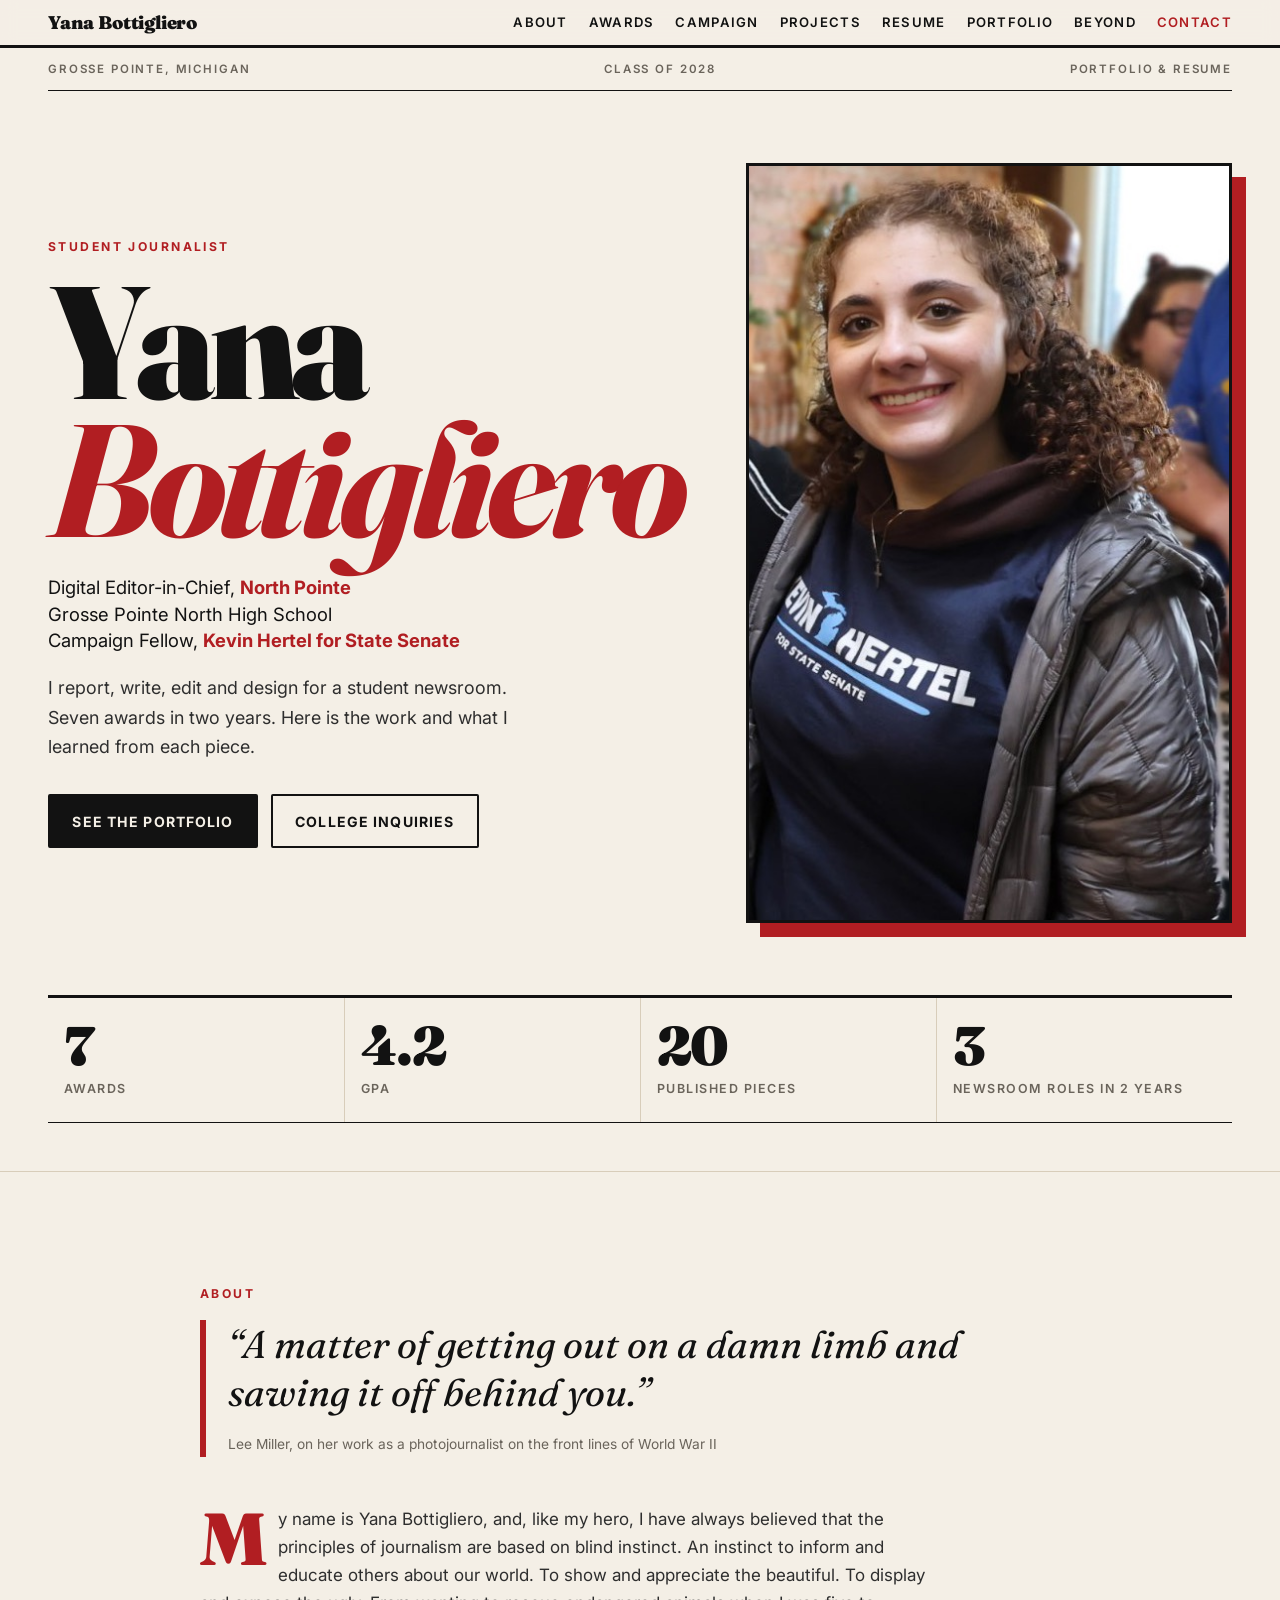
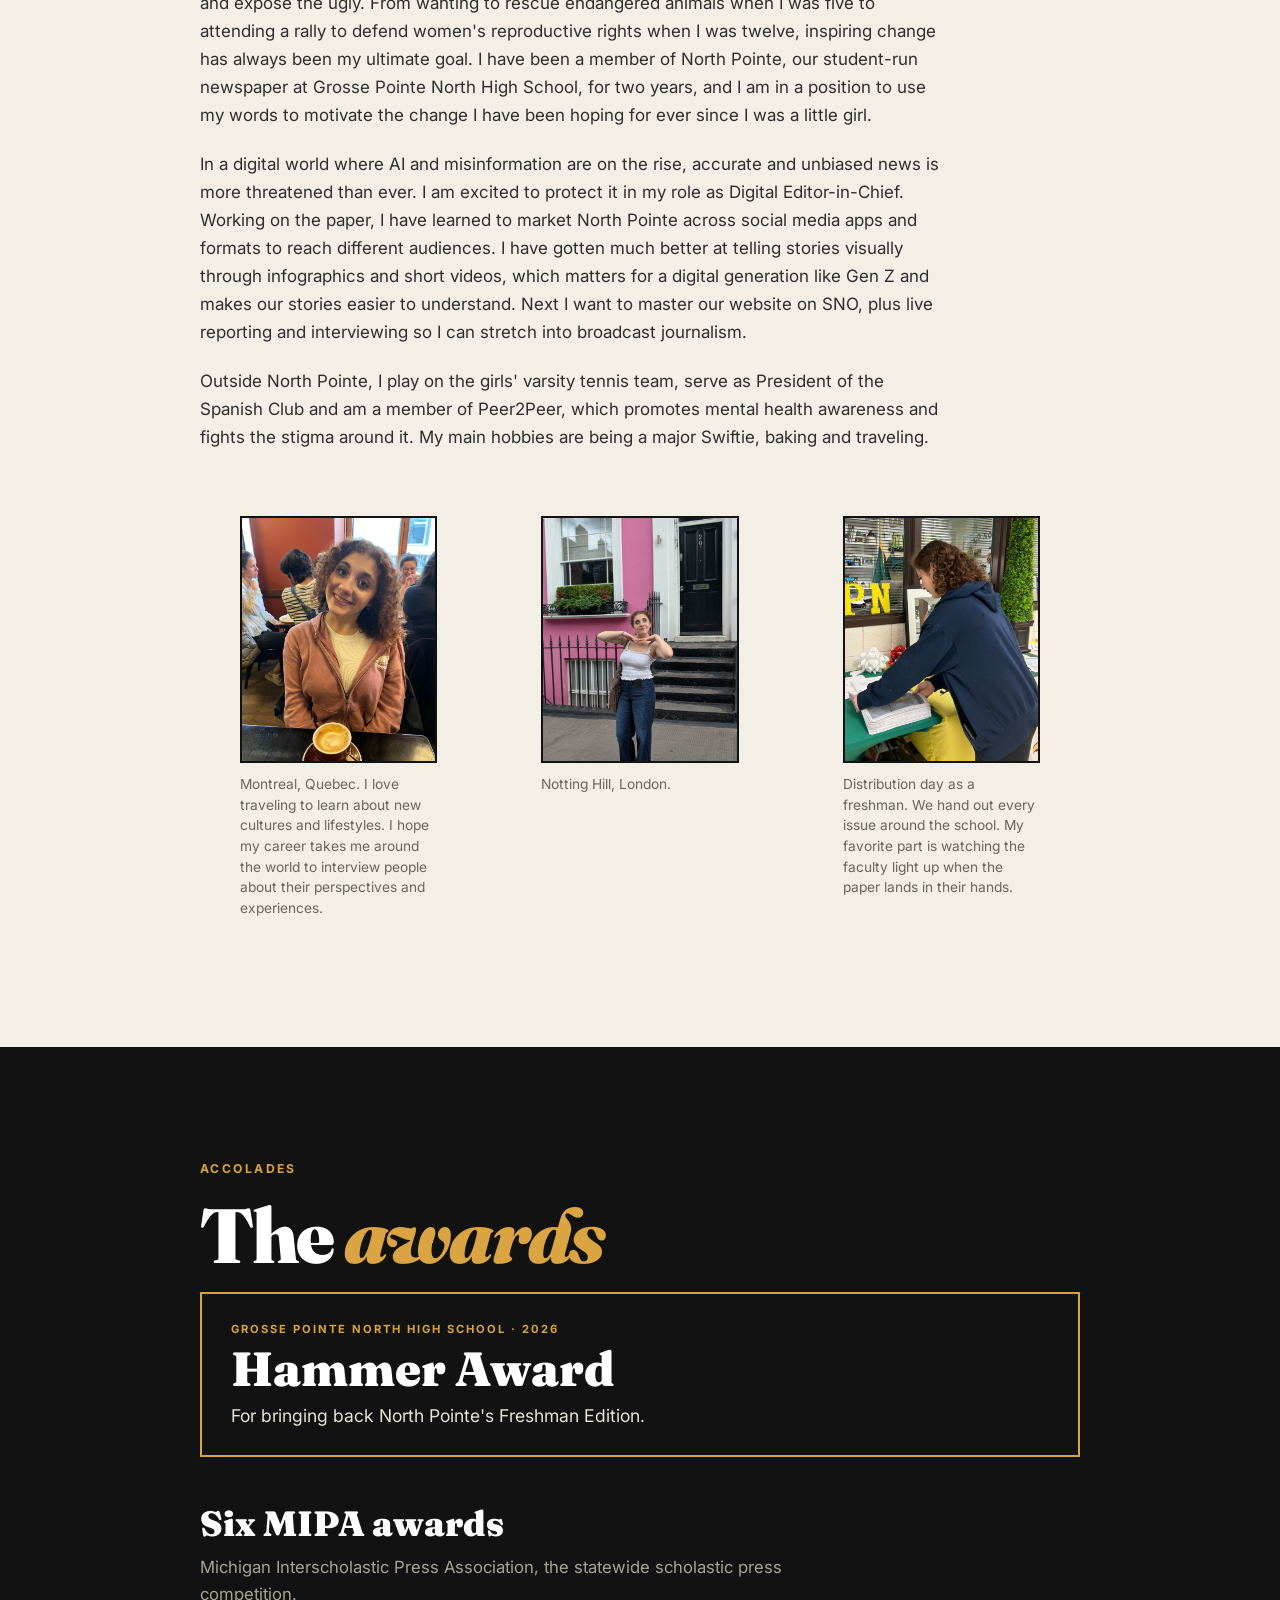
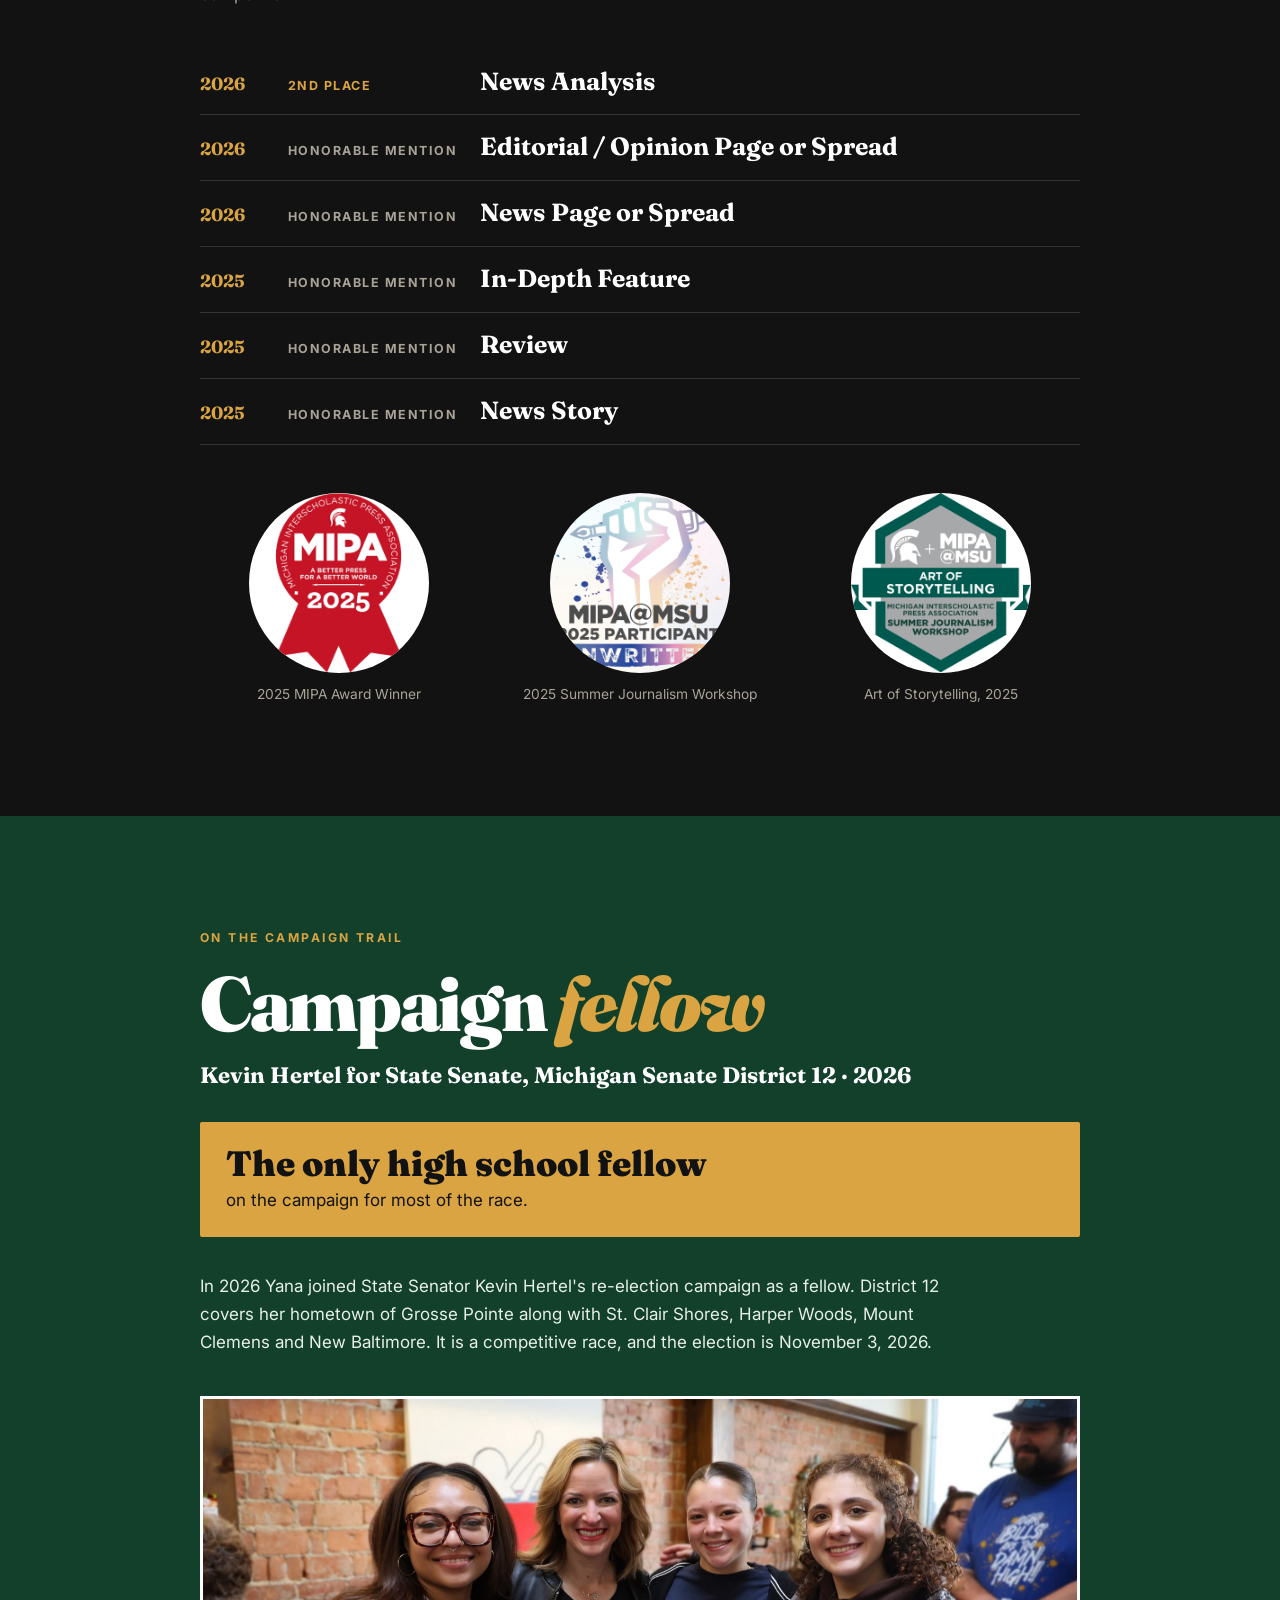
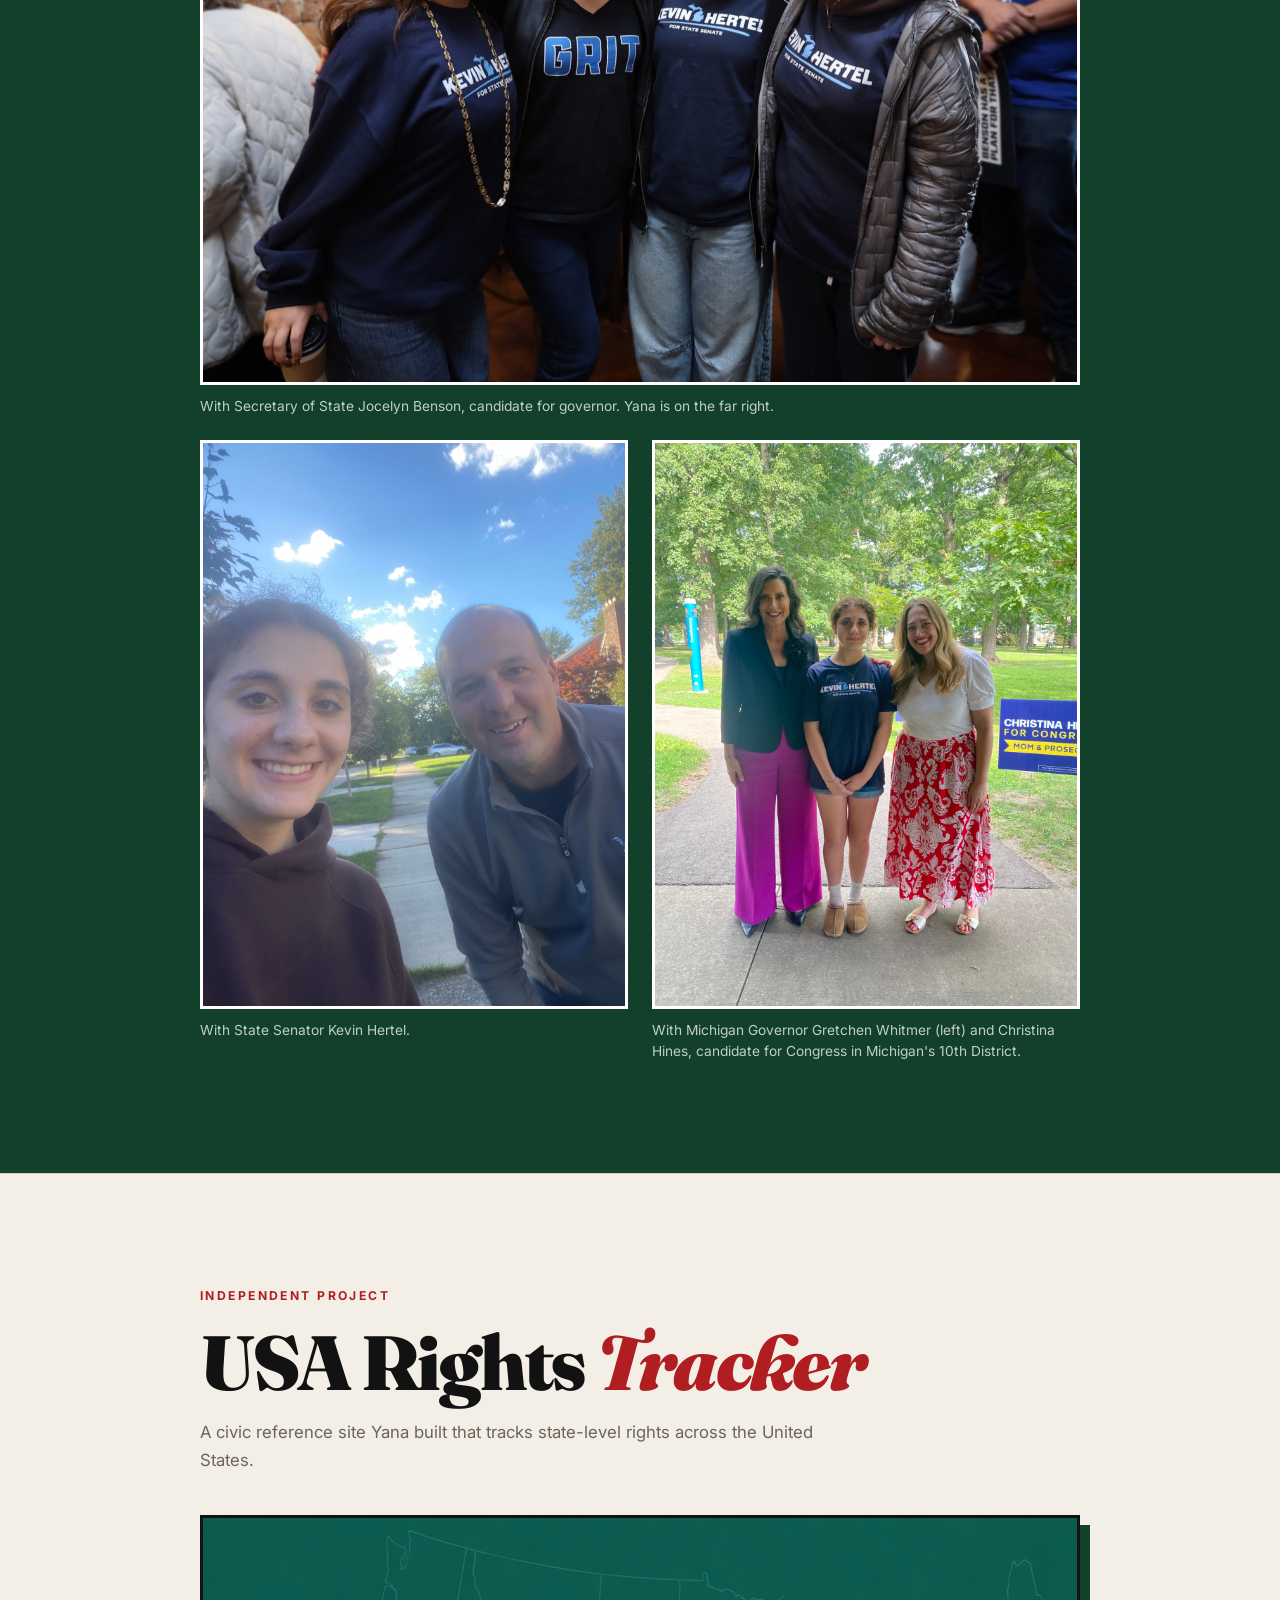
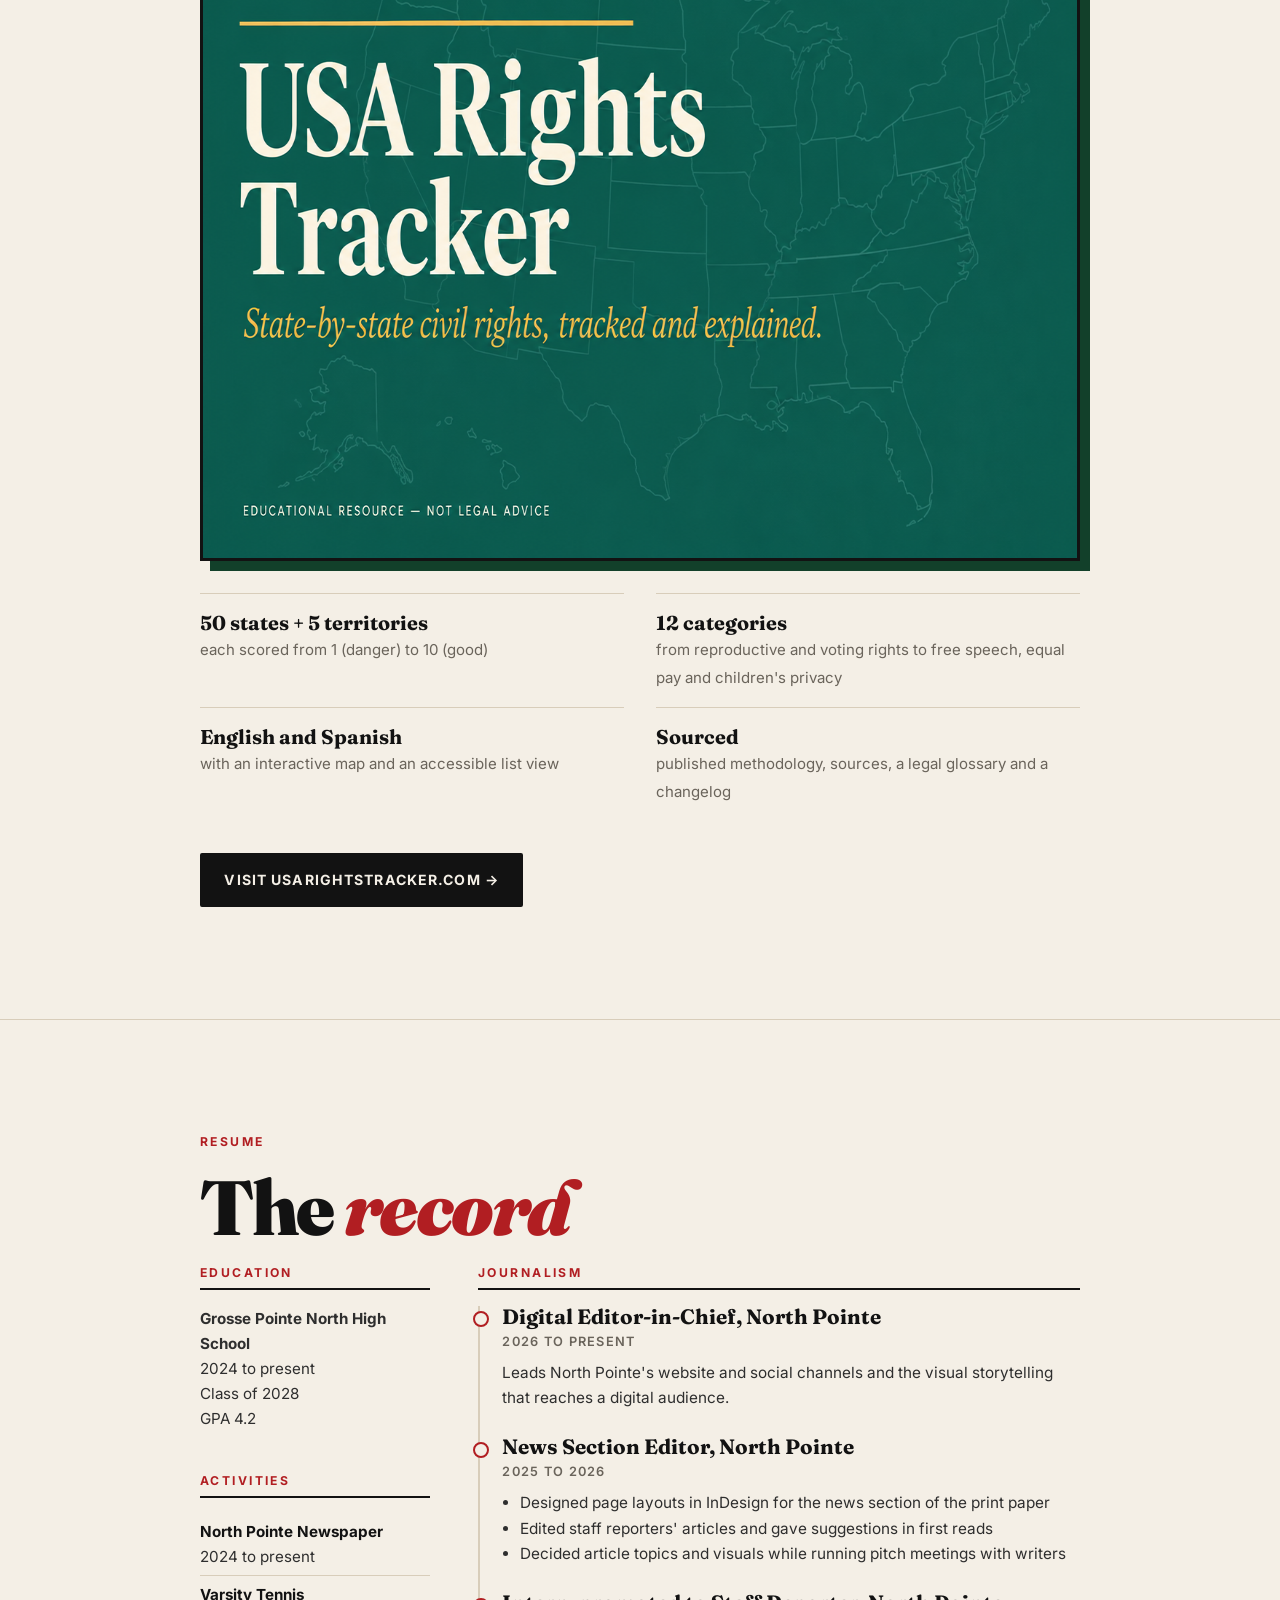
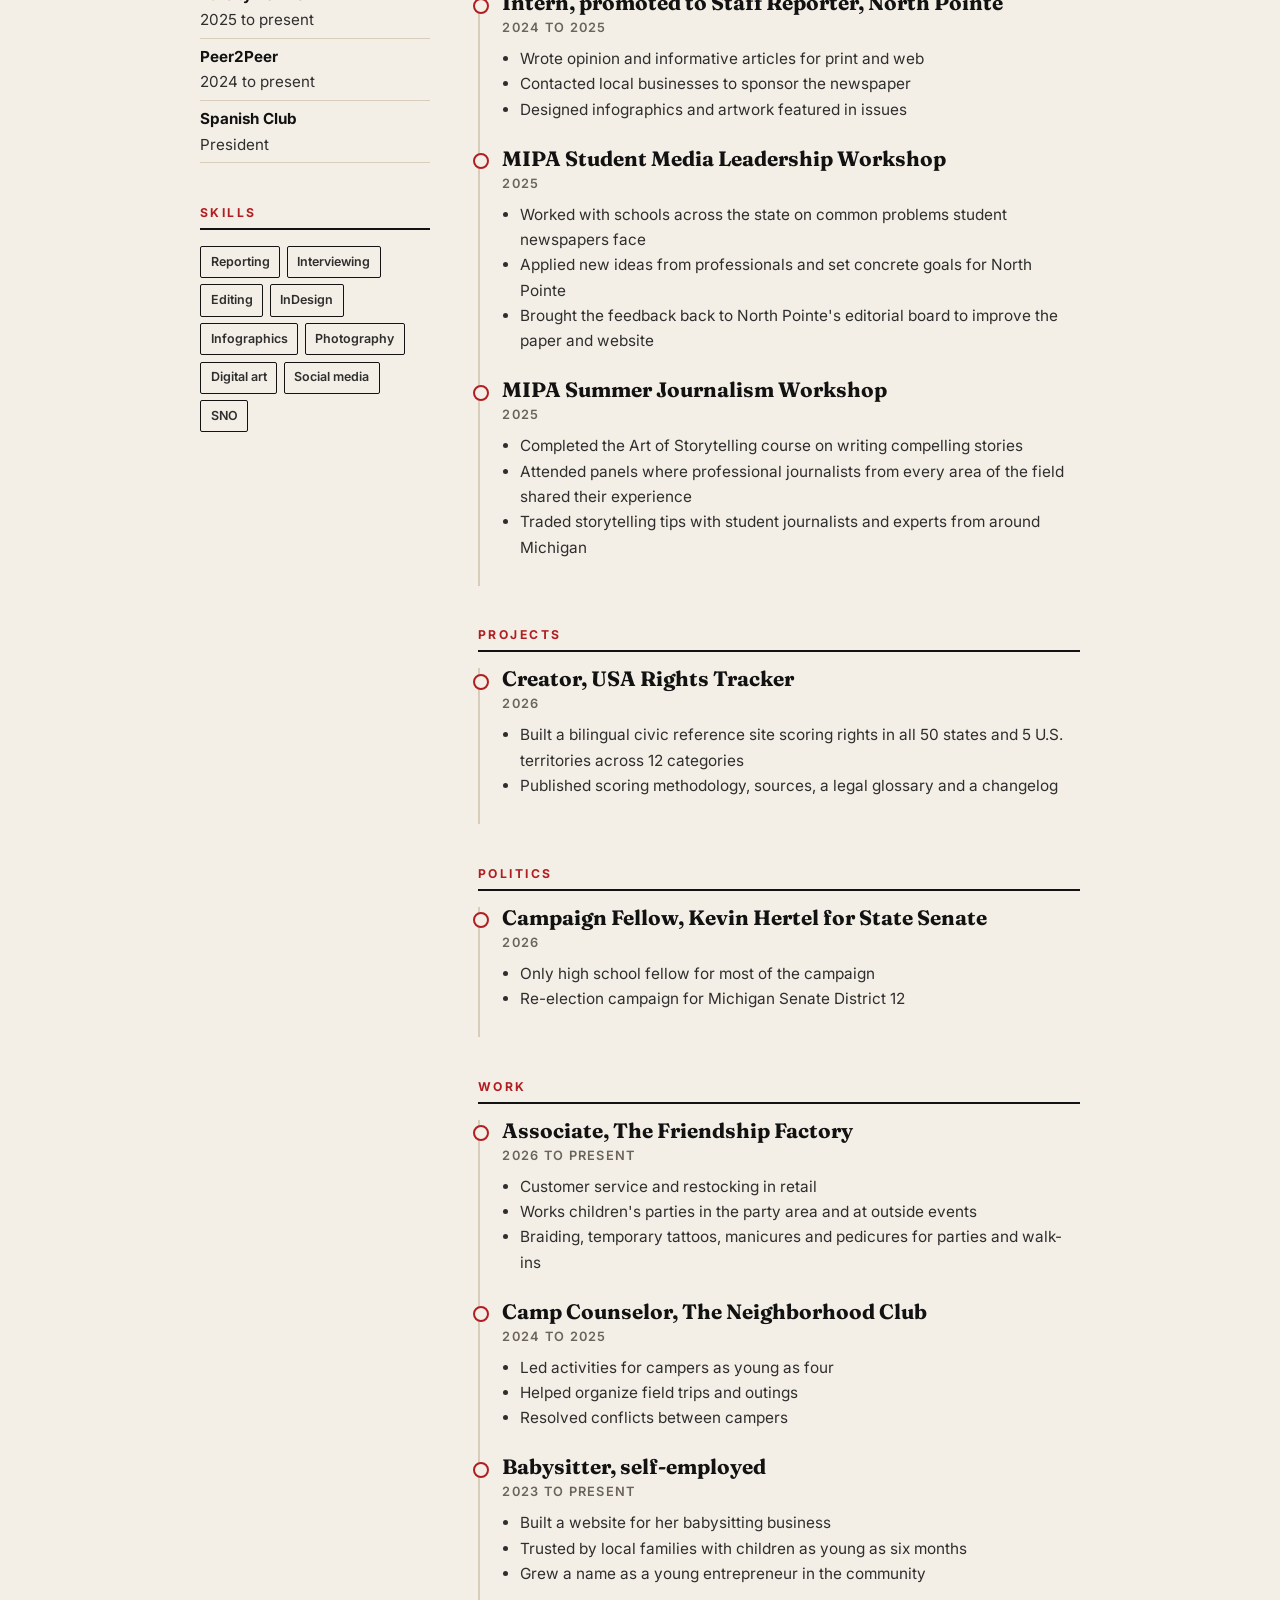
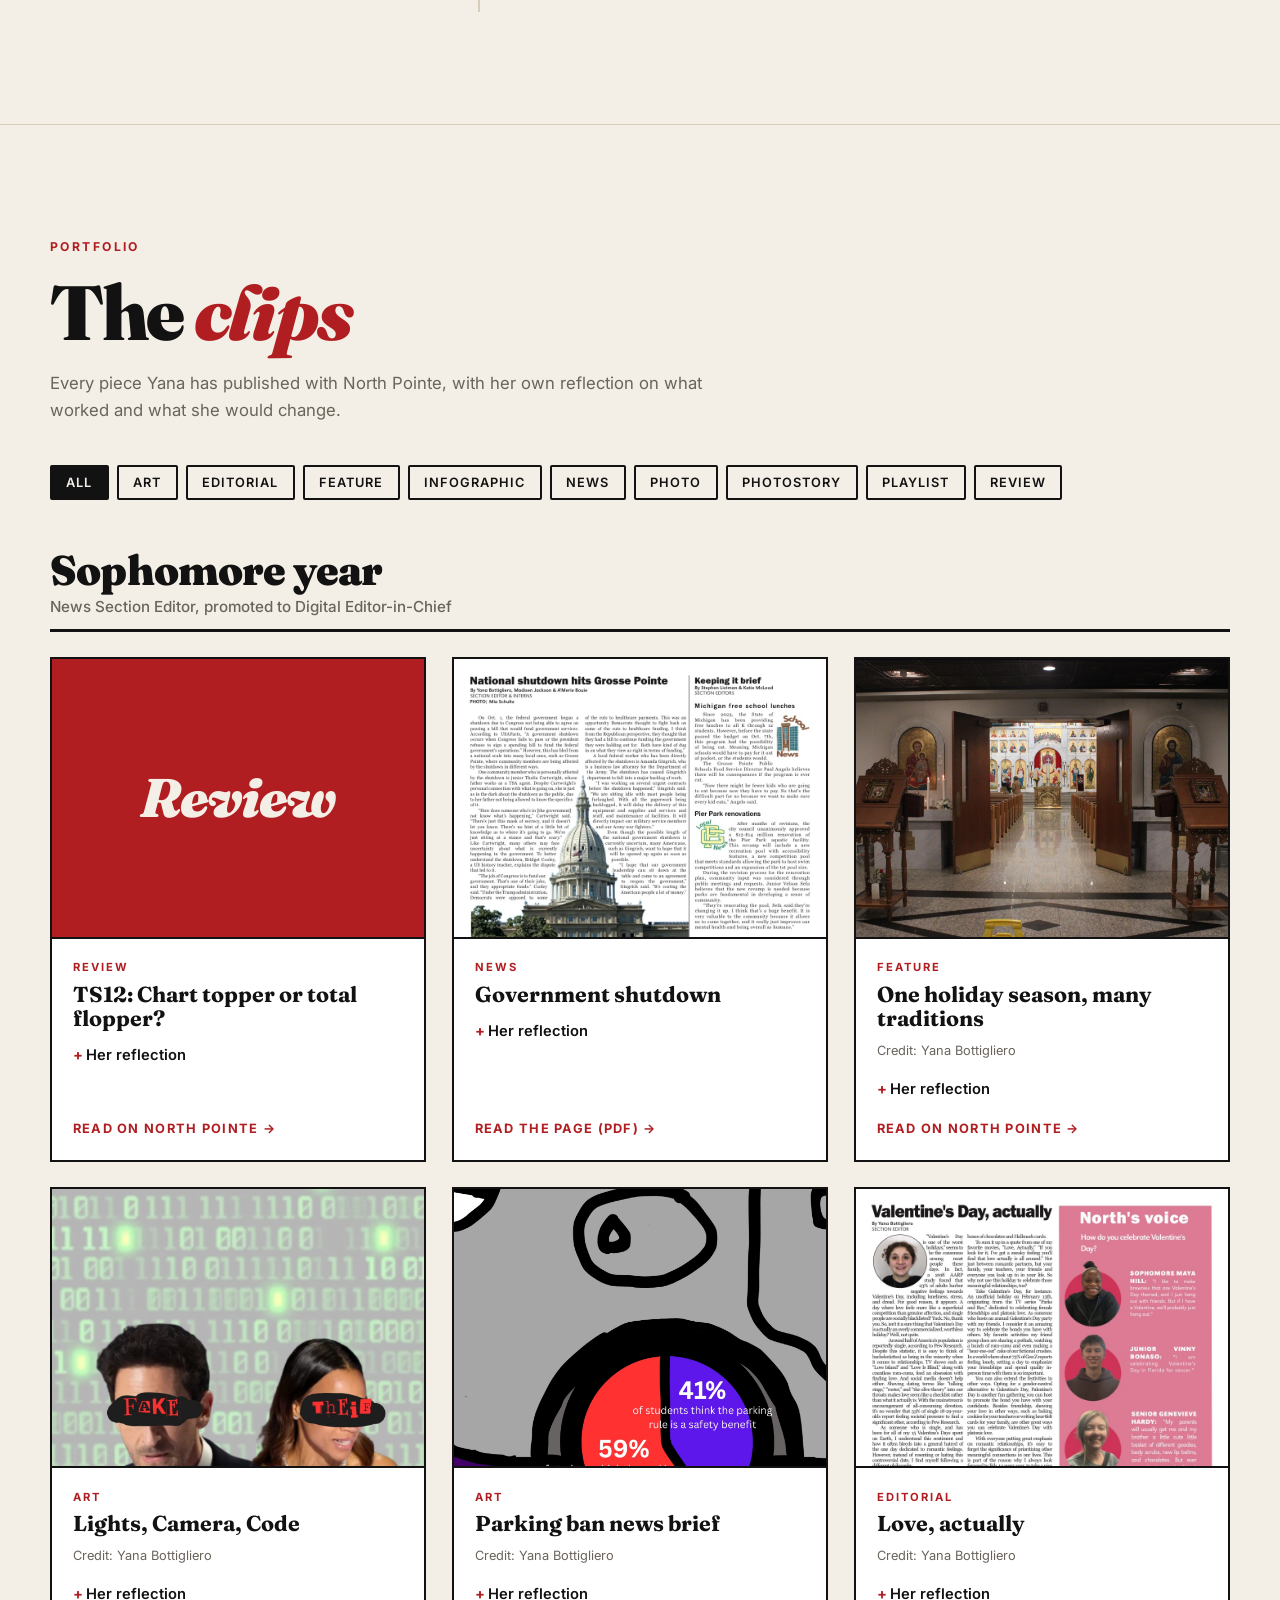
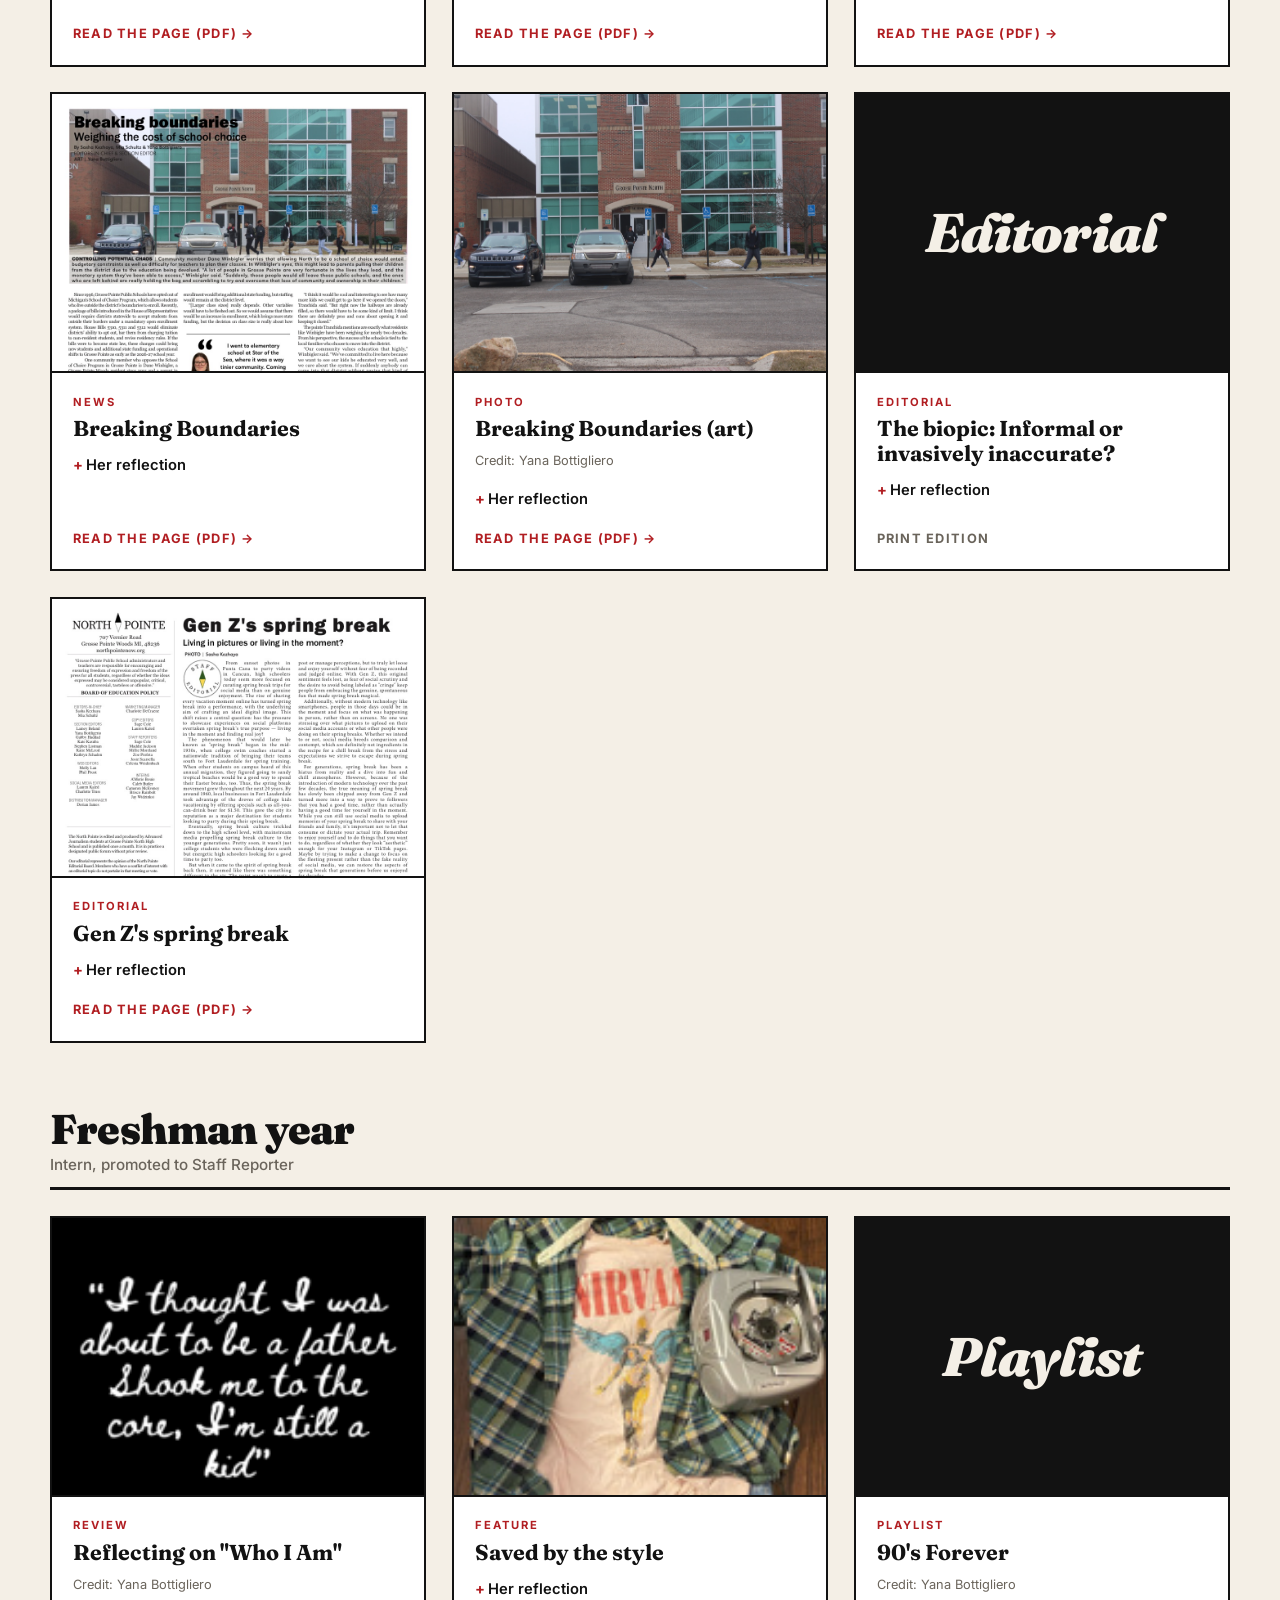
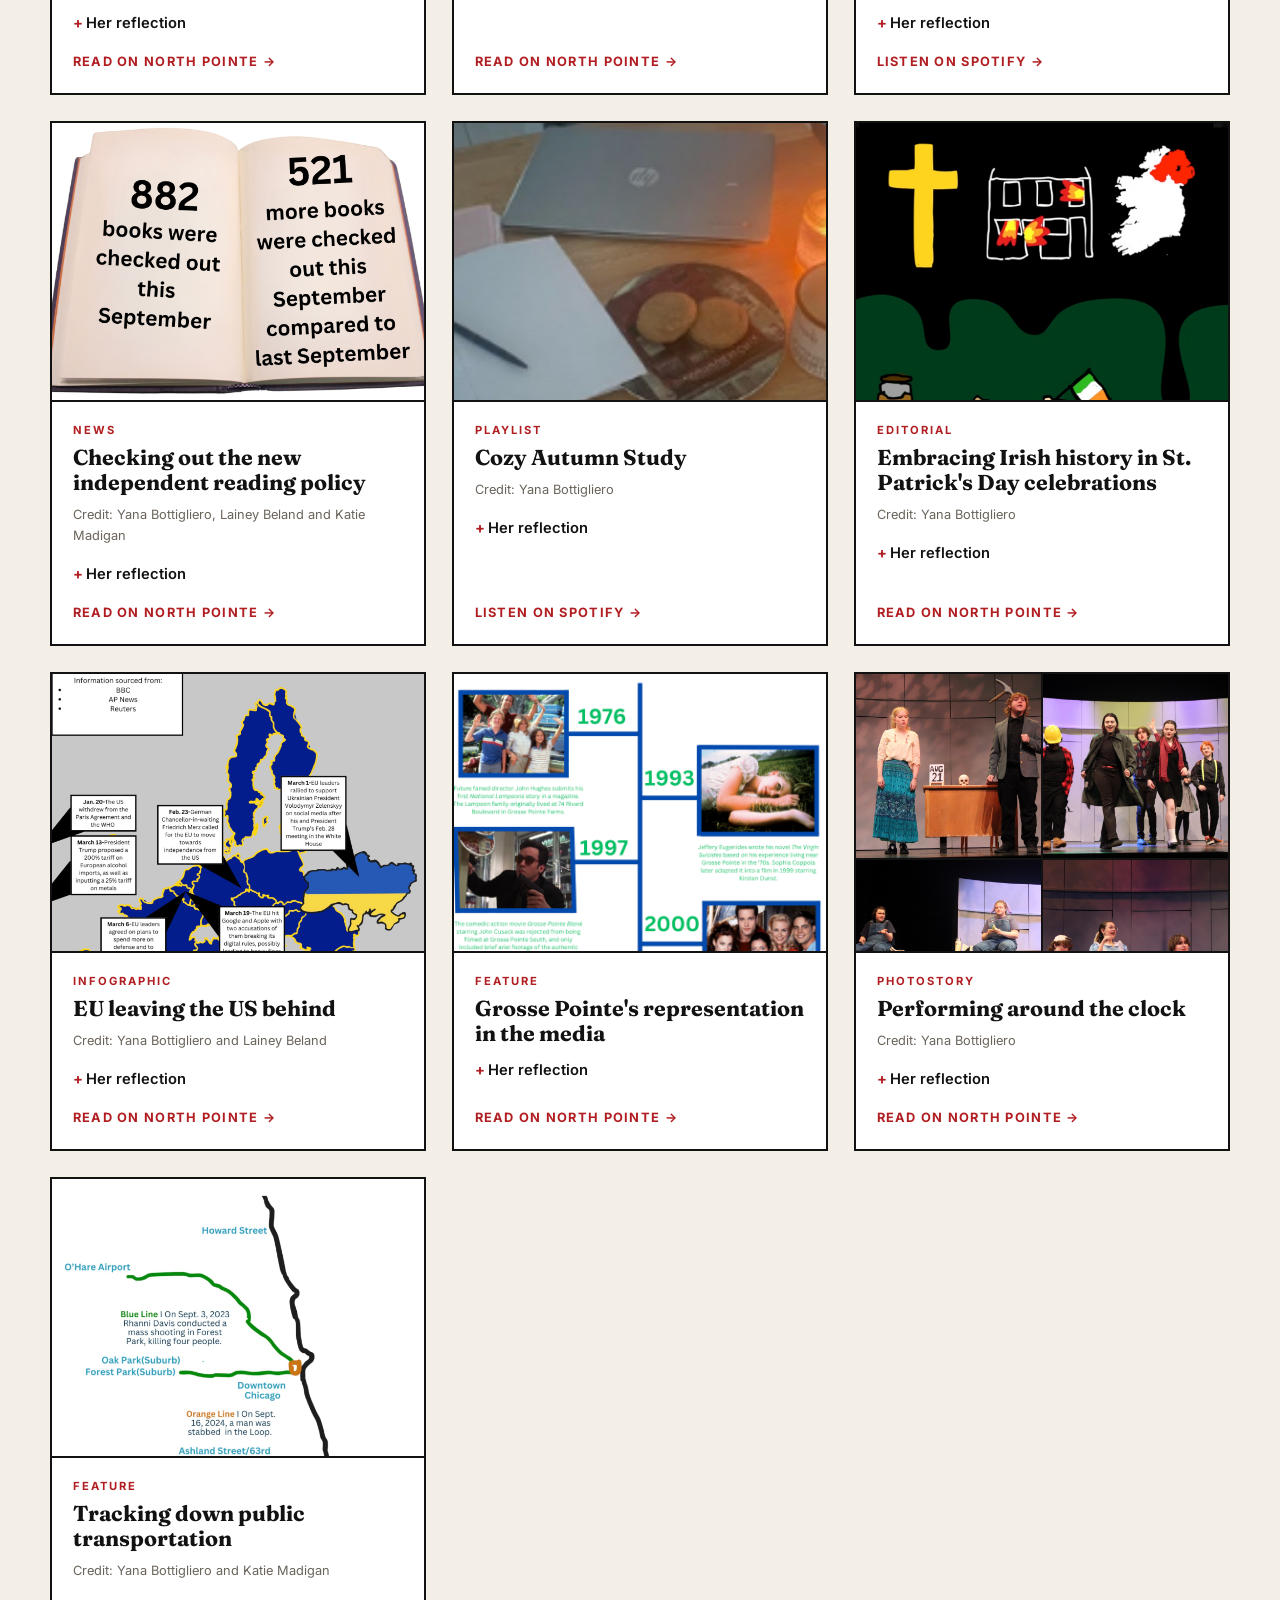
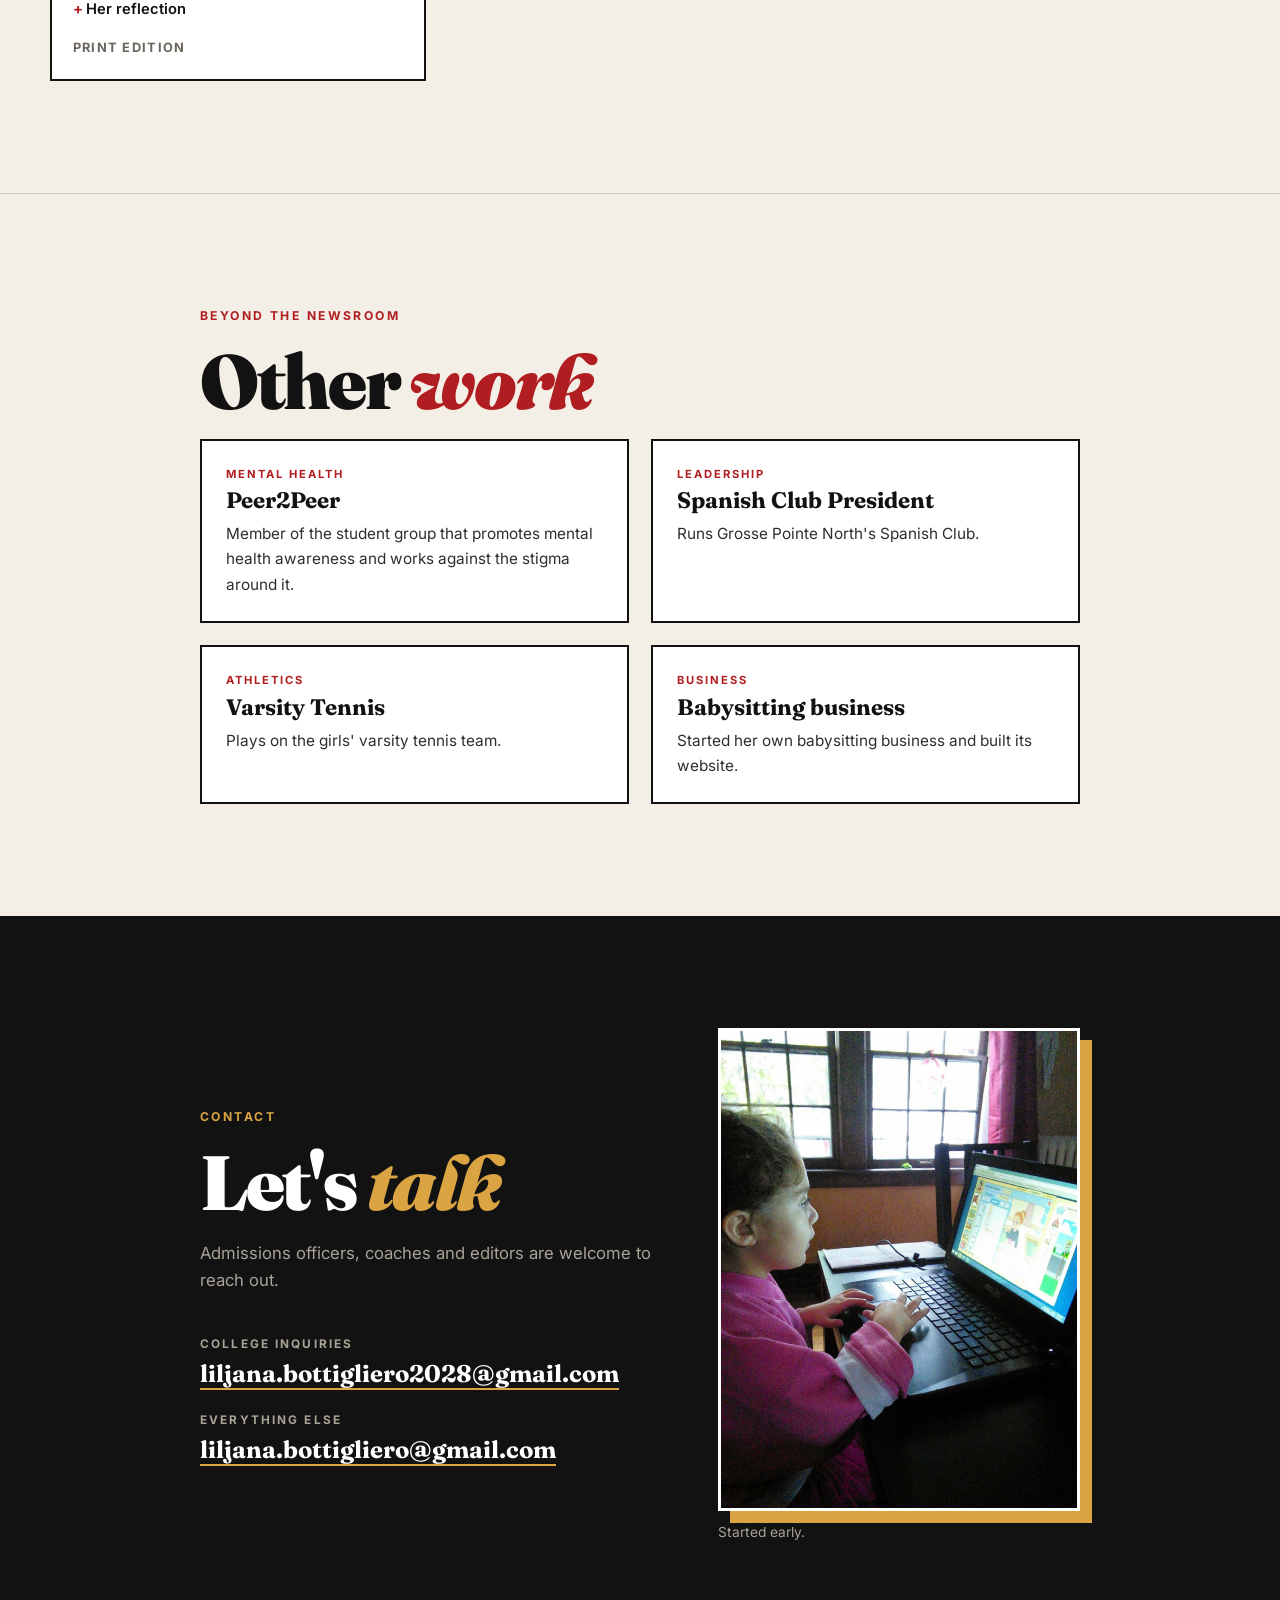
==== commit 56039ed6: "Add Hertel selfie and Notting Hill photo Co-Authored-By: Claude Opus 5.5 <noreply@anthropic.com>" ====
--- a/index.html
+++ b/index.html
@@ -115,6 +115,10 @@
         <figcaption>Montreal, Quebec. I love traveling to learn about new cultures and lifestyles. I hope my career takes me around the world to interview people about their perspectives and experiences.</figcaption>
       </figure>
       <figure>
+        <img src="files/img/notting-hill.jpg" alt="Yana posing in front of a pink house in Notting Hill, London" loading="lazy">
+        <figcaption>Notting Hill, London.</figcaption>
+      </figure>
+      <figure>
         <img src="files/img/distribution-day.jpg" alt="Yana sorting newspapers on distribution day in the student union" loading="lazy">
         <figcaption>Distribution day as a freshman. We hand out every issue around the school. My favorite part is watching the faculty light up when the paper lands in their hands.</figcaption>
       </figure>
@@ -162,13 +166,17 @@
       <p>In 2026 Yana joined State Senator Kevin Hertel's re-election campaign as a fellow. District 12 covers her hometown of Grosse Pointe along with St. Clair Shores, Harper Woods, Mount Clemens and New Baltimore. It is a competitive race, and the election is November 3, 2026.</p>
           </div>
     <div class="campaign-photos">
-      <figure>
-        <img src="files/img/campaign-whitmer-hines.jpg" alt="Yana with Governor Gretchen Whitmer and congressional candidate Christina Hines" loading="lazy" width="1600" height="1200">
-        <figcaption>With Michigan Governor Gretchen Whitmer (left) and Christina Hines, candidate for Congress in Michigan's 10th District.</figcaption>
+      <figure class="wide">
+        <img src="files/img/campaign-benson.jpg" alt="Yana (right) with Secretary of State Jocelyn Benson and fellow campaign volunteers" loading="lazy" width="1600" height="1066">
+        <figcaption>With Secretary of State Jocelyn Benson, candidate for governor. Yana is on the far right.</figcaption>
       </figure>
       <figure>
-        <img src="files/img/campaign-benson.jpg" alt="Yana (right) with Secretary of State Jocelyn Benson and fellow campaign volunteers" loading="lazy" width="1600" height="1066">
-        <figcaption>With Secretary of State Jocelyn Benson, candidate for governor. Yana is on the far right.</figcaption>
+        <img src="files/img/campaign-hertel.jpg" alt="Yana with State Senator Kevin Hertel" loading="lazy" width="1200" height="1600">
+        <figcaption>With State Senator Kevin Hertel.</figcaption>
+      </figure>
+      <figure>
+        <img src="files/img/campaign-whitmer-hines.jpg" alt="Yana with Governor Gretchen Whitmer and congressional candidate Christina Hines" loading="lazy" width="1200" height="1600">
+        <figcaption>With Michigan Governor Gretchen Whitmer (left) and Christina Hines, candidate for Congress in Michigan's 10th District.</figcaption>
       </figure>
     </div>
   </div>
--- a/style.css
+++ b/style.css
@@ -71,7 +71,7 @@
 blockquote cite { font-style: normal; font-size: .86rem; color: var(--muted); }
 .prose p { margin: 0 0 1.3rem; max-width: 68ch; }
 .dropcap::first-letter { float: left; font: 900 4.6rem/.8 var(--serif); color: var(--red); margin: .35rem .6rem 0 0; }
-.photo-pair { display: grid; grid-template-columns: 1fr 1fr; gap: 1.5rem; margin-top: 3rem; }
+.photo-pair { display: grid; grid-template-columns: repeat(3, 1fr); gap: 1.5rem; margin-top: 3rem; }
 .photo-pair img { width: 100%; aspect-ratio: 4/5; object-fit: cover; border: 2px solid var(--ink); }
 figcaption { font-size: .86rem; color: var(--muted); margin-top: .7rem; line-height: 1.5; }
 
@@ -193,11 +193,13 @@
 .callout { display: flex; flex-direction: column; gap: .2rem; padding: 1.4rem 1.6rem; margin: 0 0 2.2rem; background: var(--gold); color: var(--ink); border-radius: 2px; }
 .callout b { font: 900 clamp(1.5rem, 3.6vw, 2.2rem)/1.1 var(--serif); }
 .campaign .prose p { color: #E7EFE9; }
-.campaign-photos { display: grid; grid-template-columns: 1fr 2fr; gap: 1.5rem; margin-top: 2.5rem; align-items: start; }
+.campaign-photos { display: grid; grid-template-columns: 1fr 1fr; gap: 1.5rem; margin-top: 2.5rem; align-items: start; }
 .campaign-photos figure { margin: 0; }
+.campaign-photos .wide { grid-column: 1 / -1; }
 .campaign-photos img { width: 100%; height: auto; border: 3px solid #FFF; }
 .campaign figcaption { color: #BFD0C5; }
 @media (max-width: 600px) { .campaign-photos { grid-template-columns: 1fr; } }
+@media (min-width: 601px) and (max-width: 860px) { .photo-pair { grid-template-columns: 1fr 1fr; } }
 
 /* school award */
 .school-award { padding: 1.6rem 1.8rem; margin: 0 0 3rem; border: 2px solid var(--gold); }
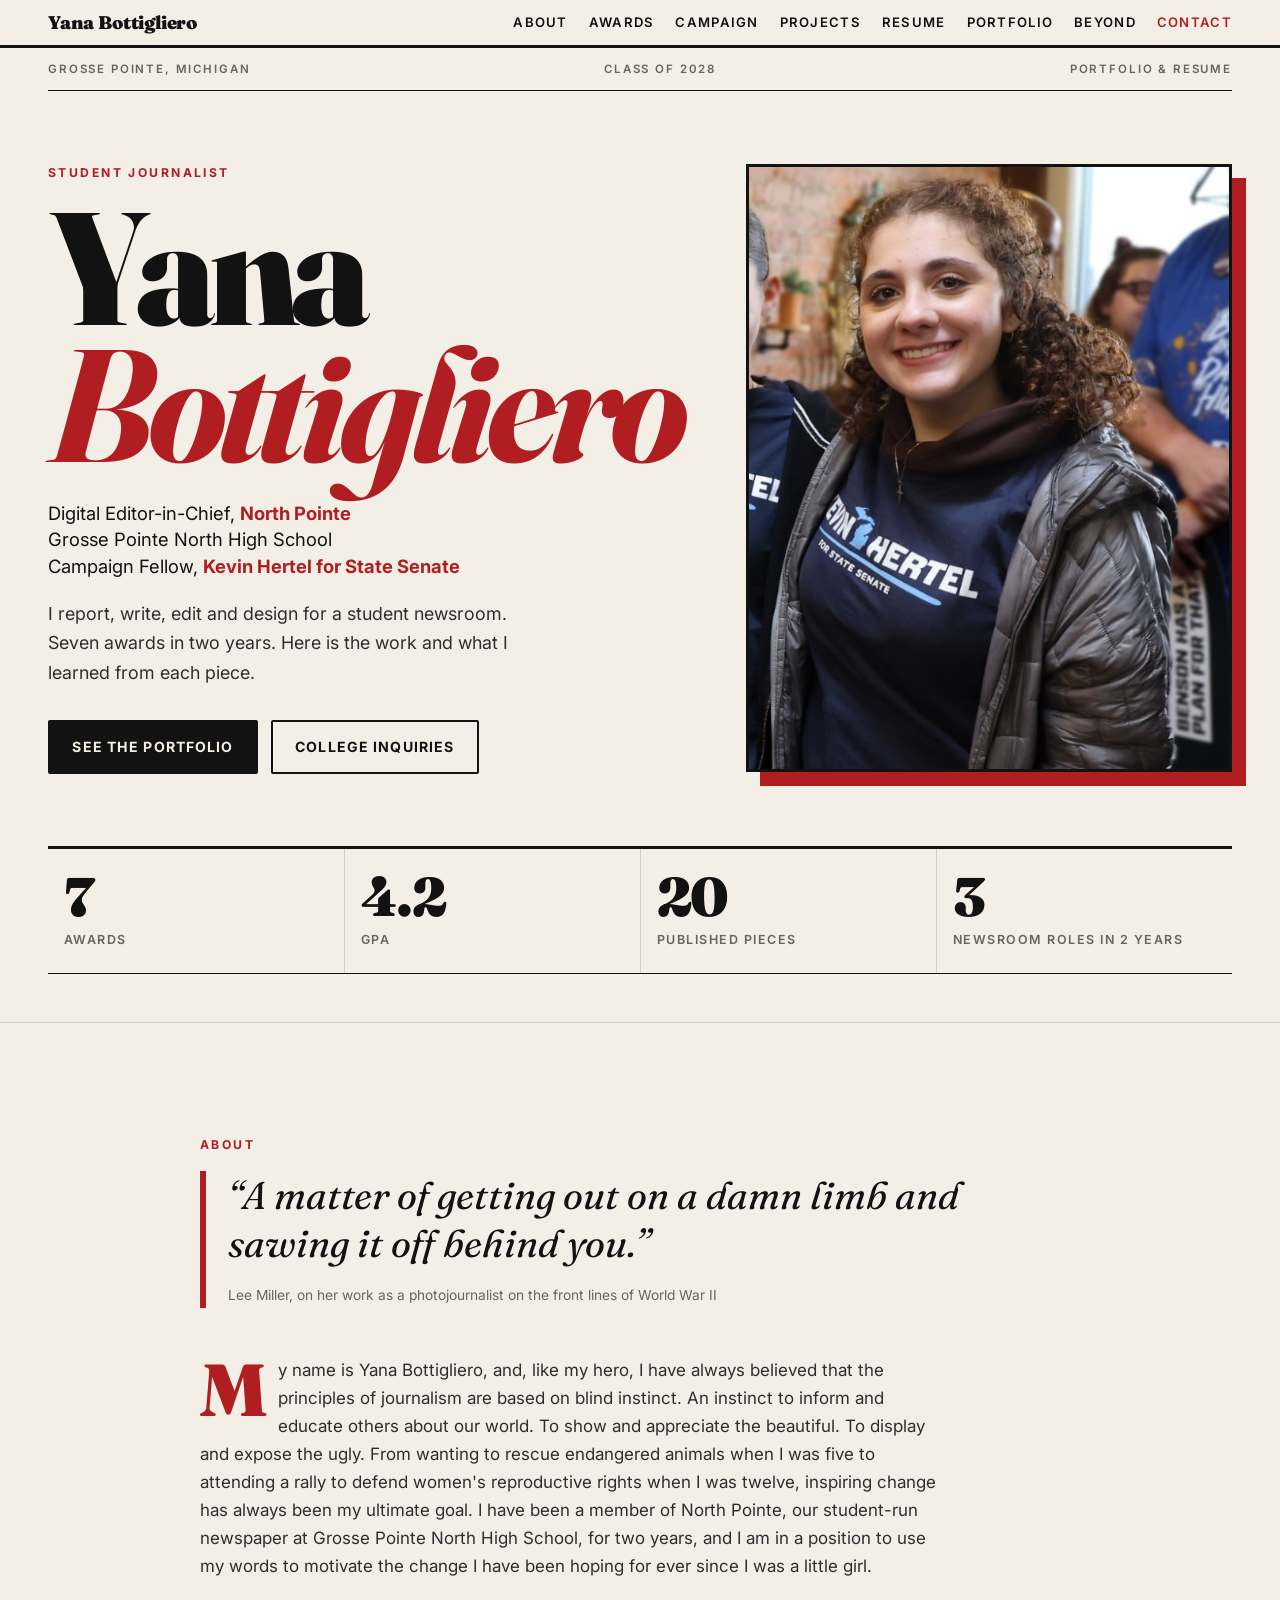
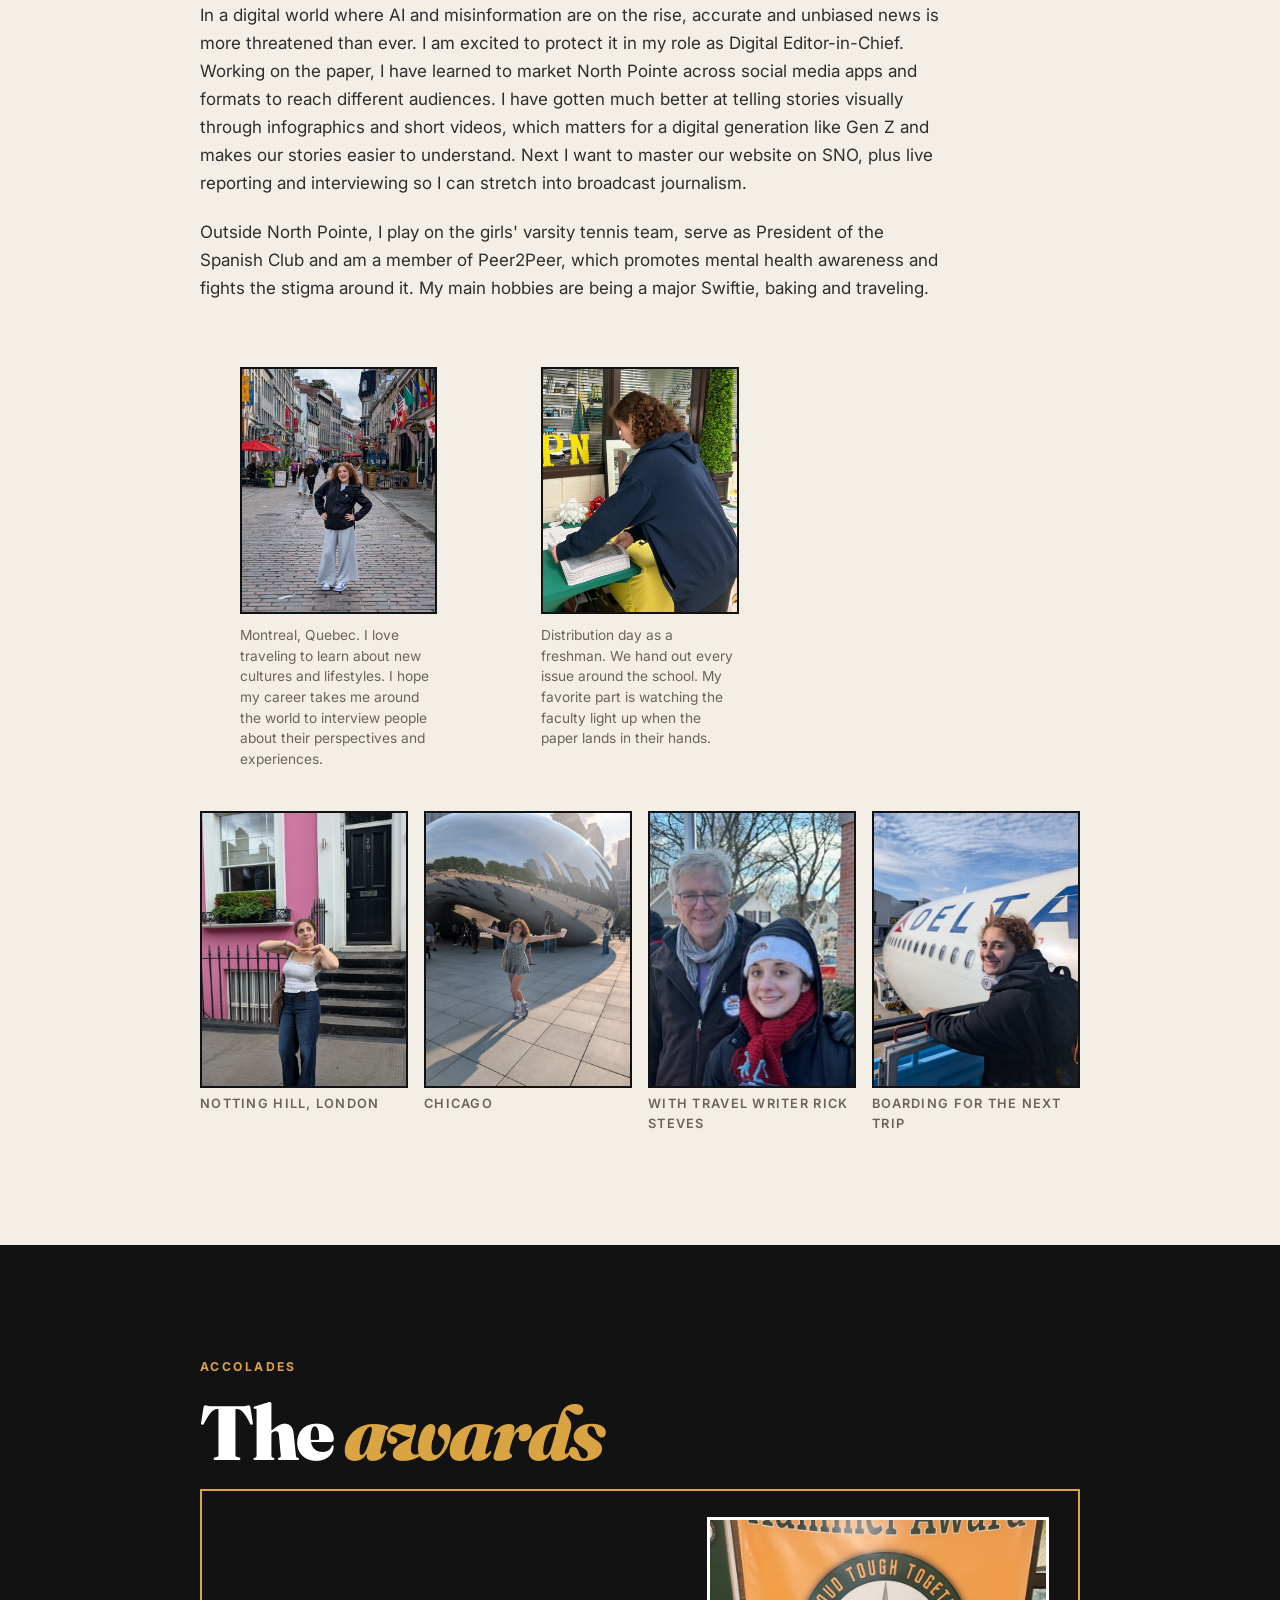
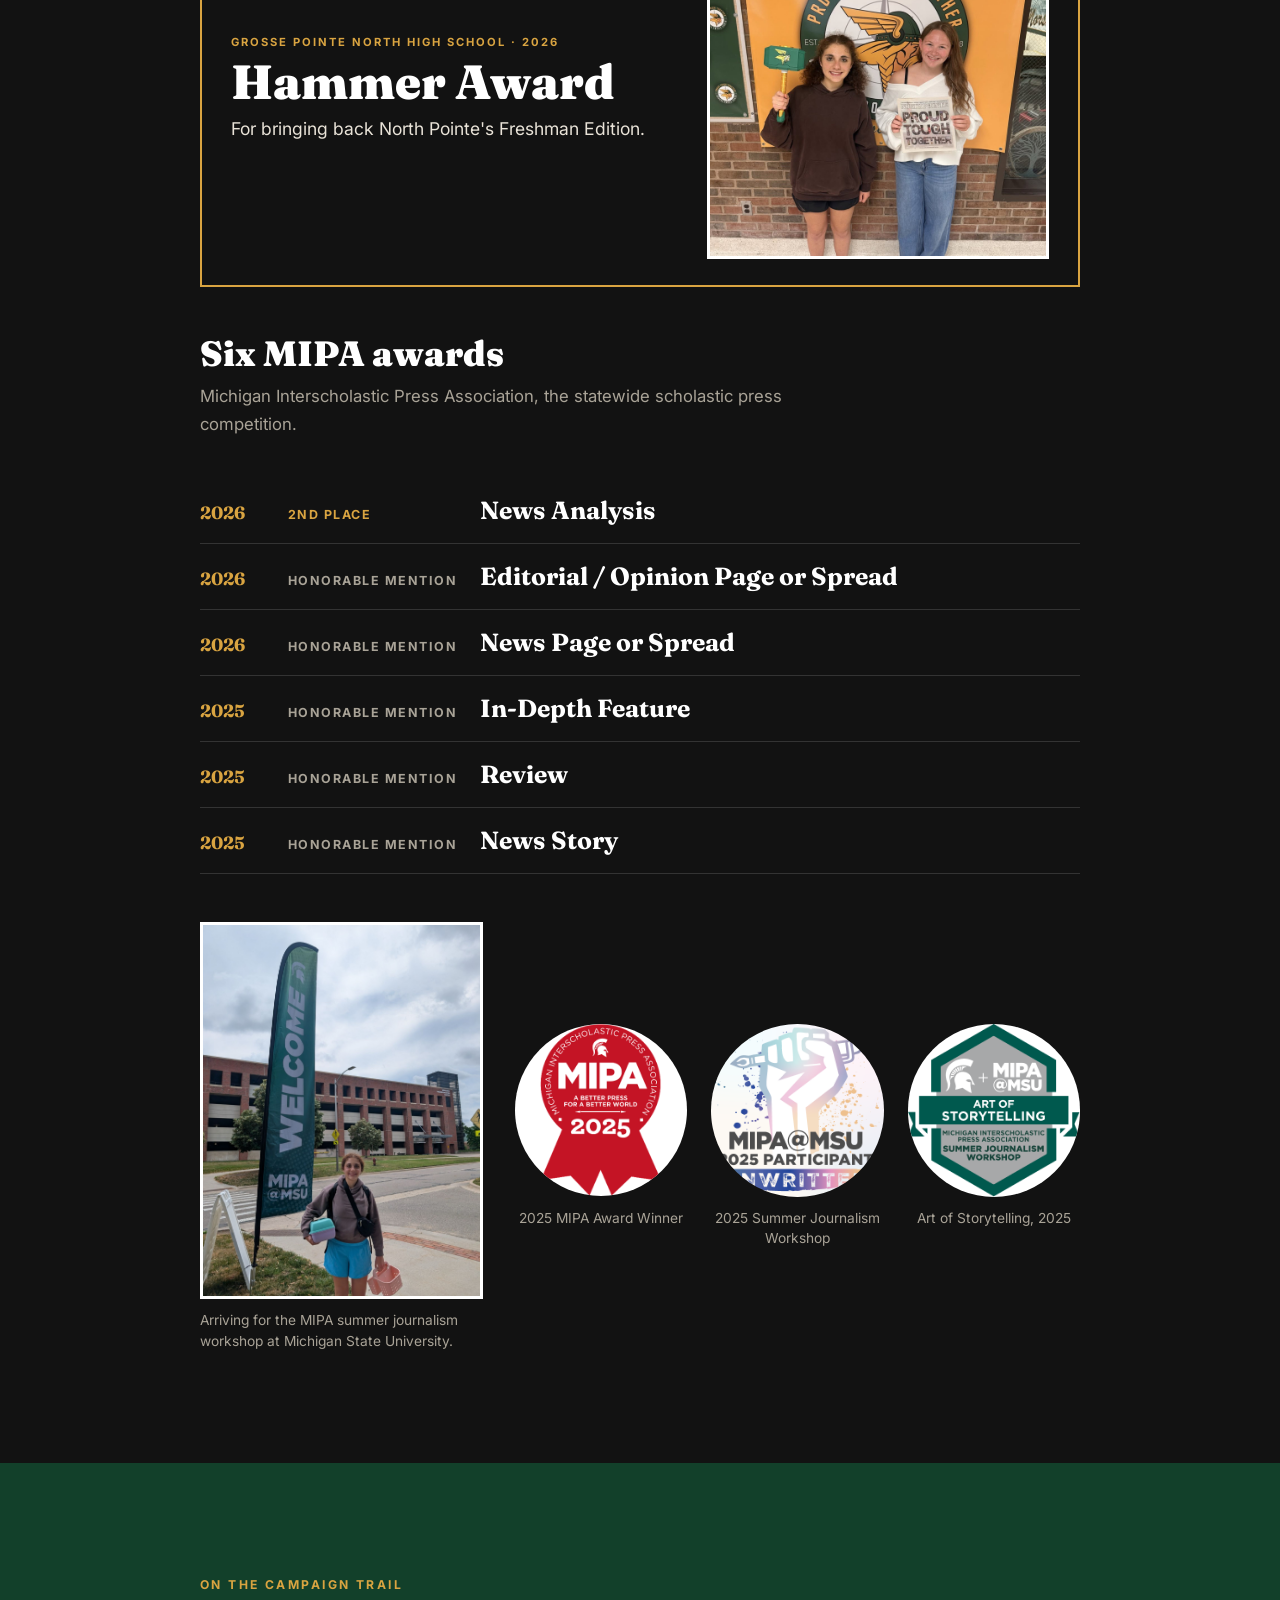
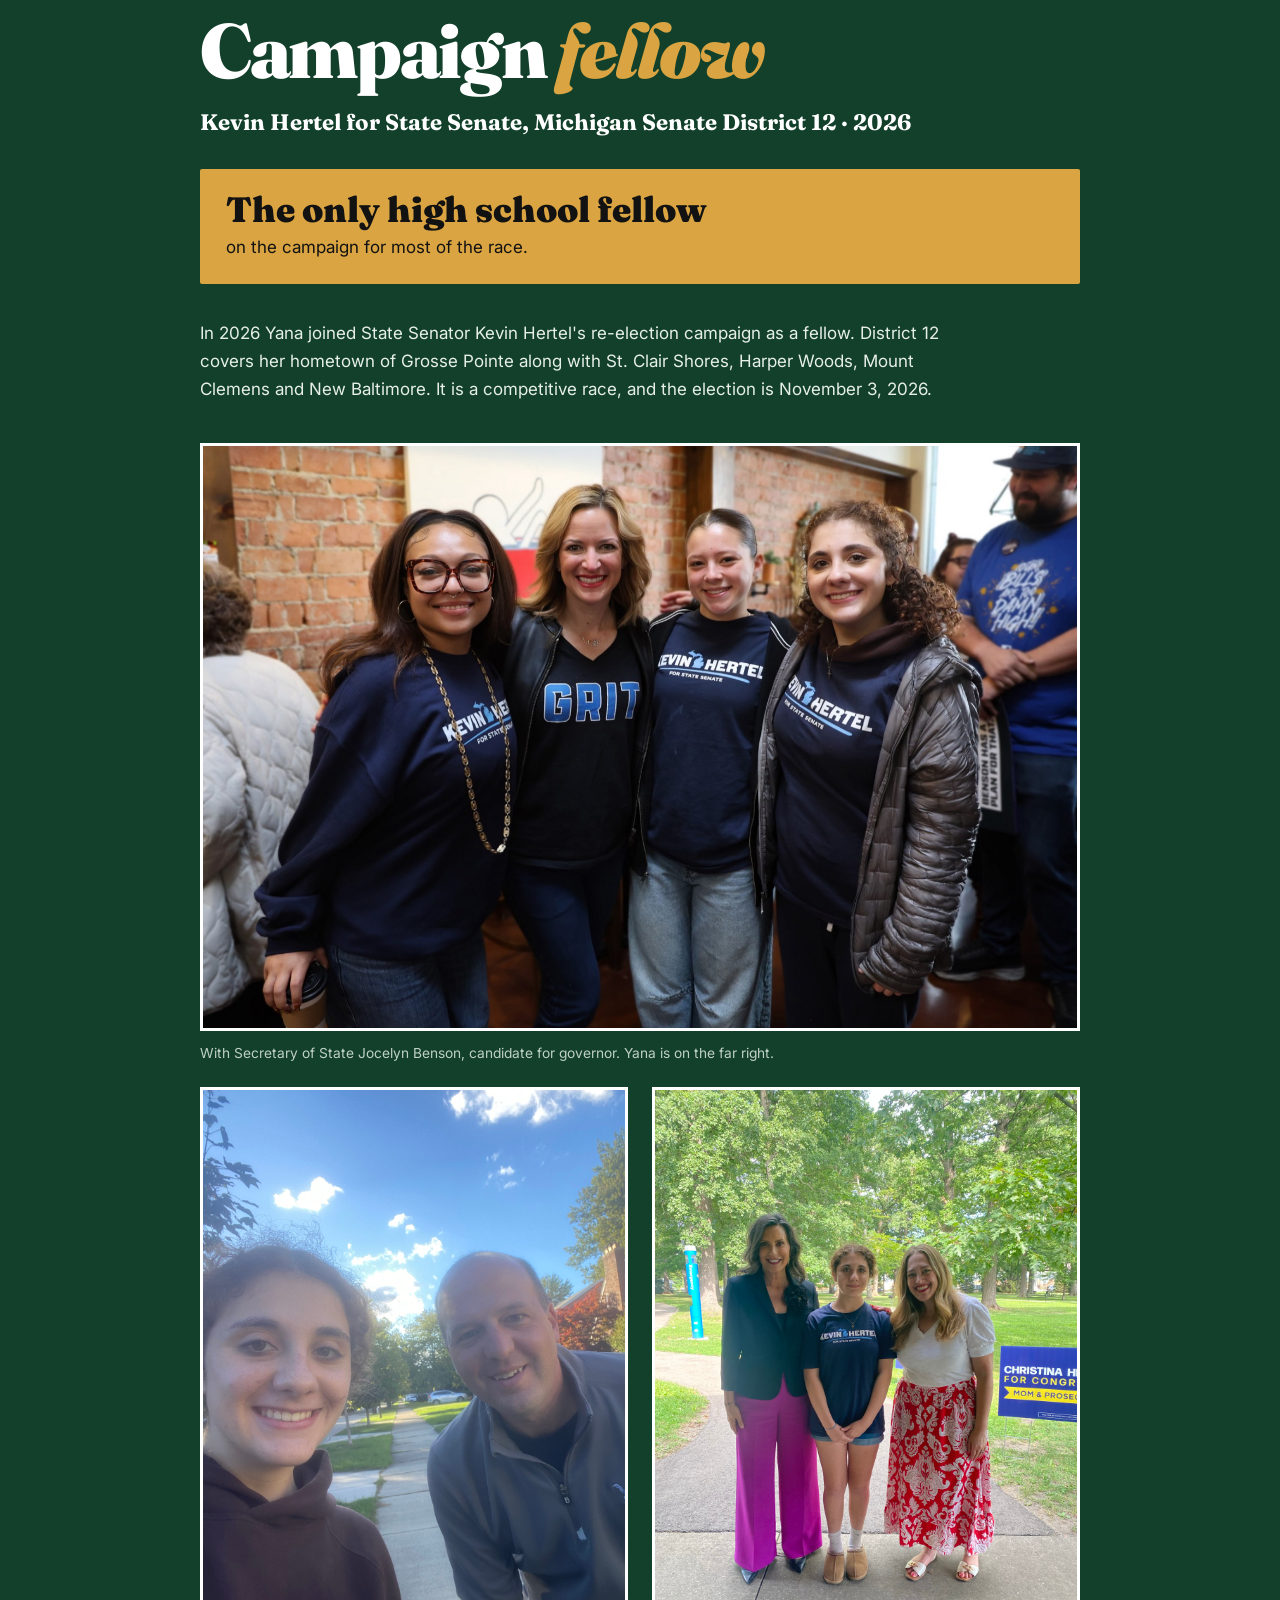
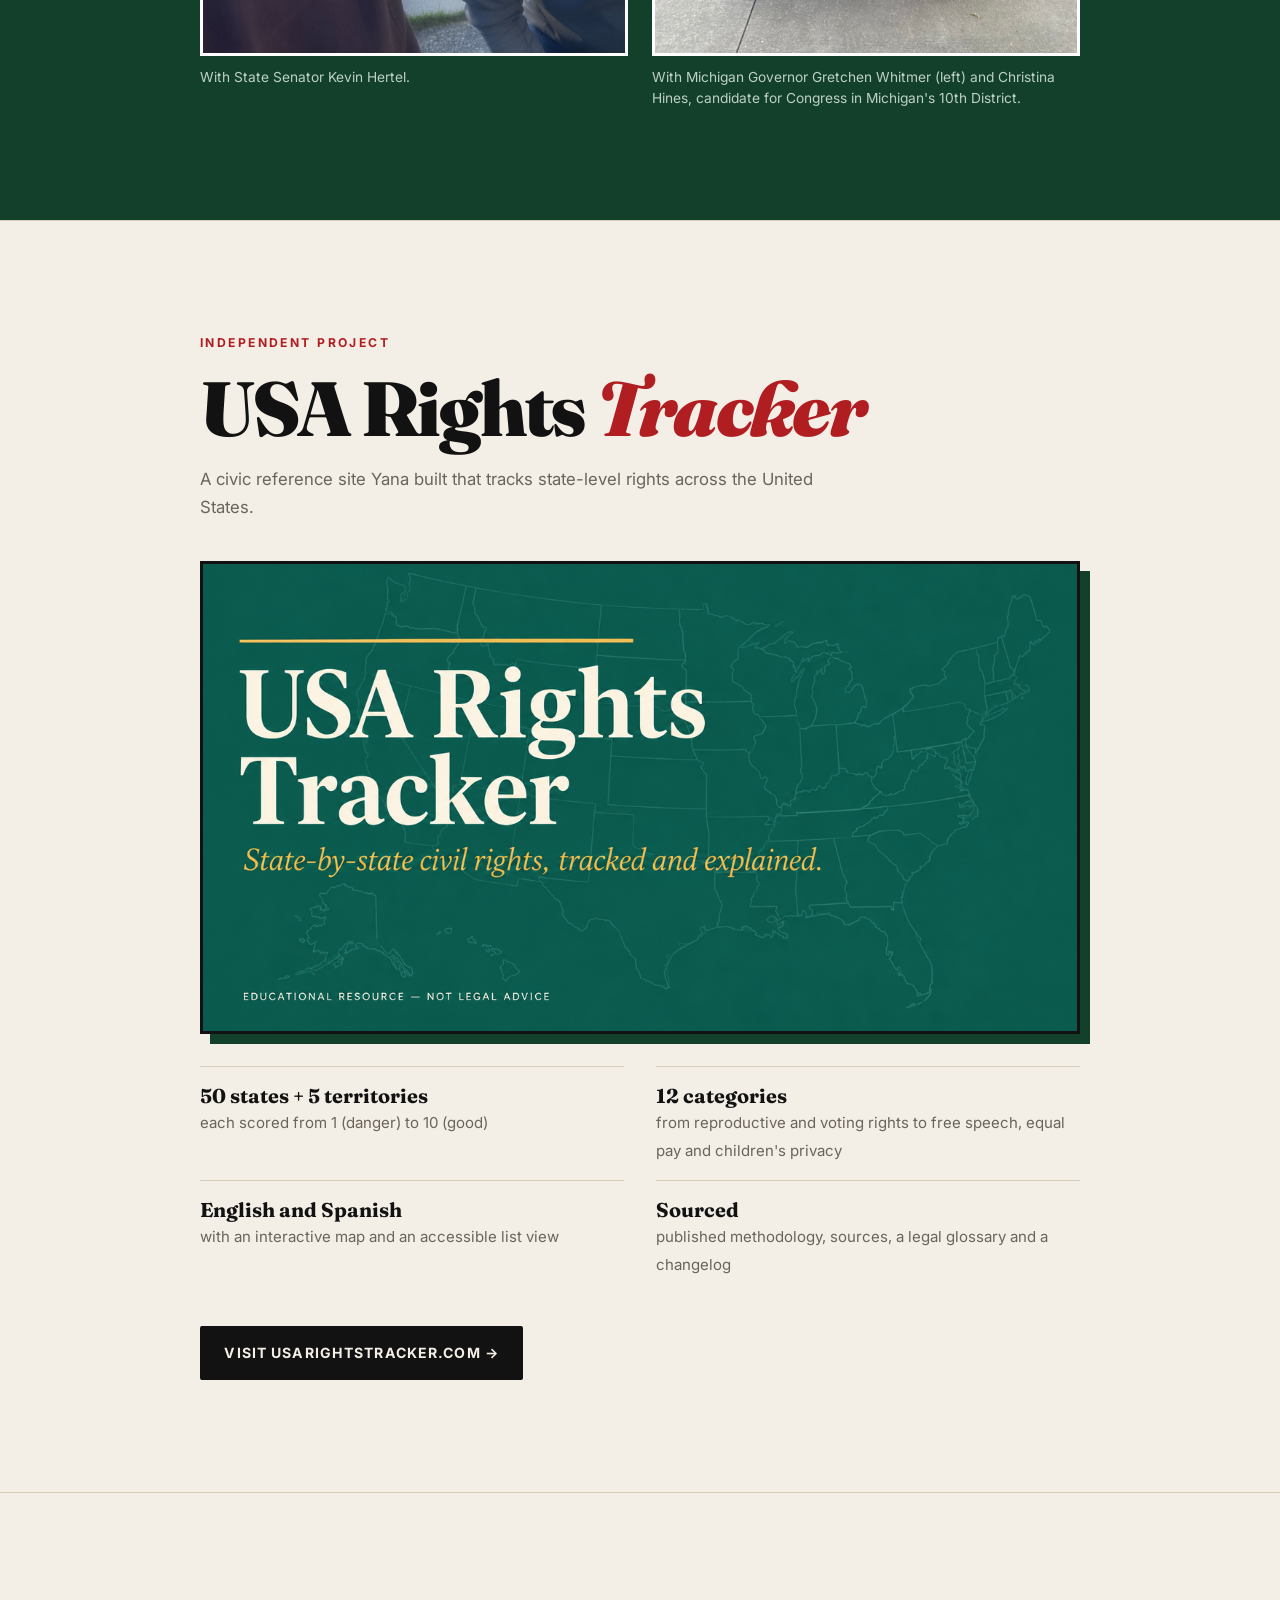
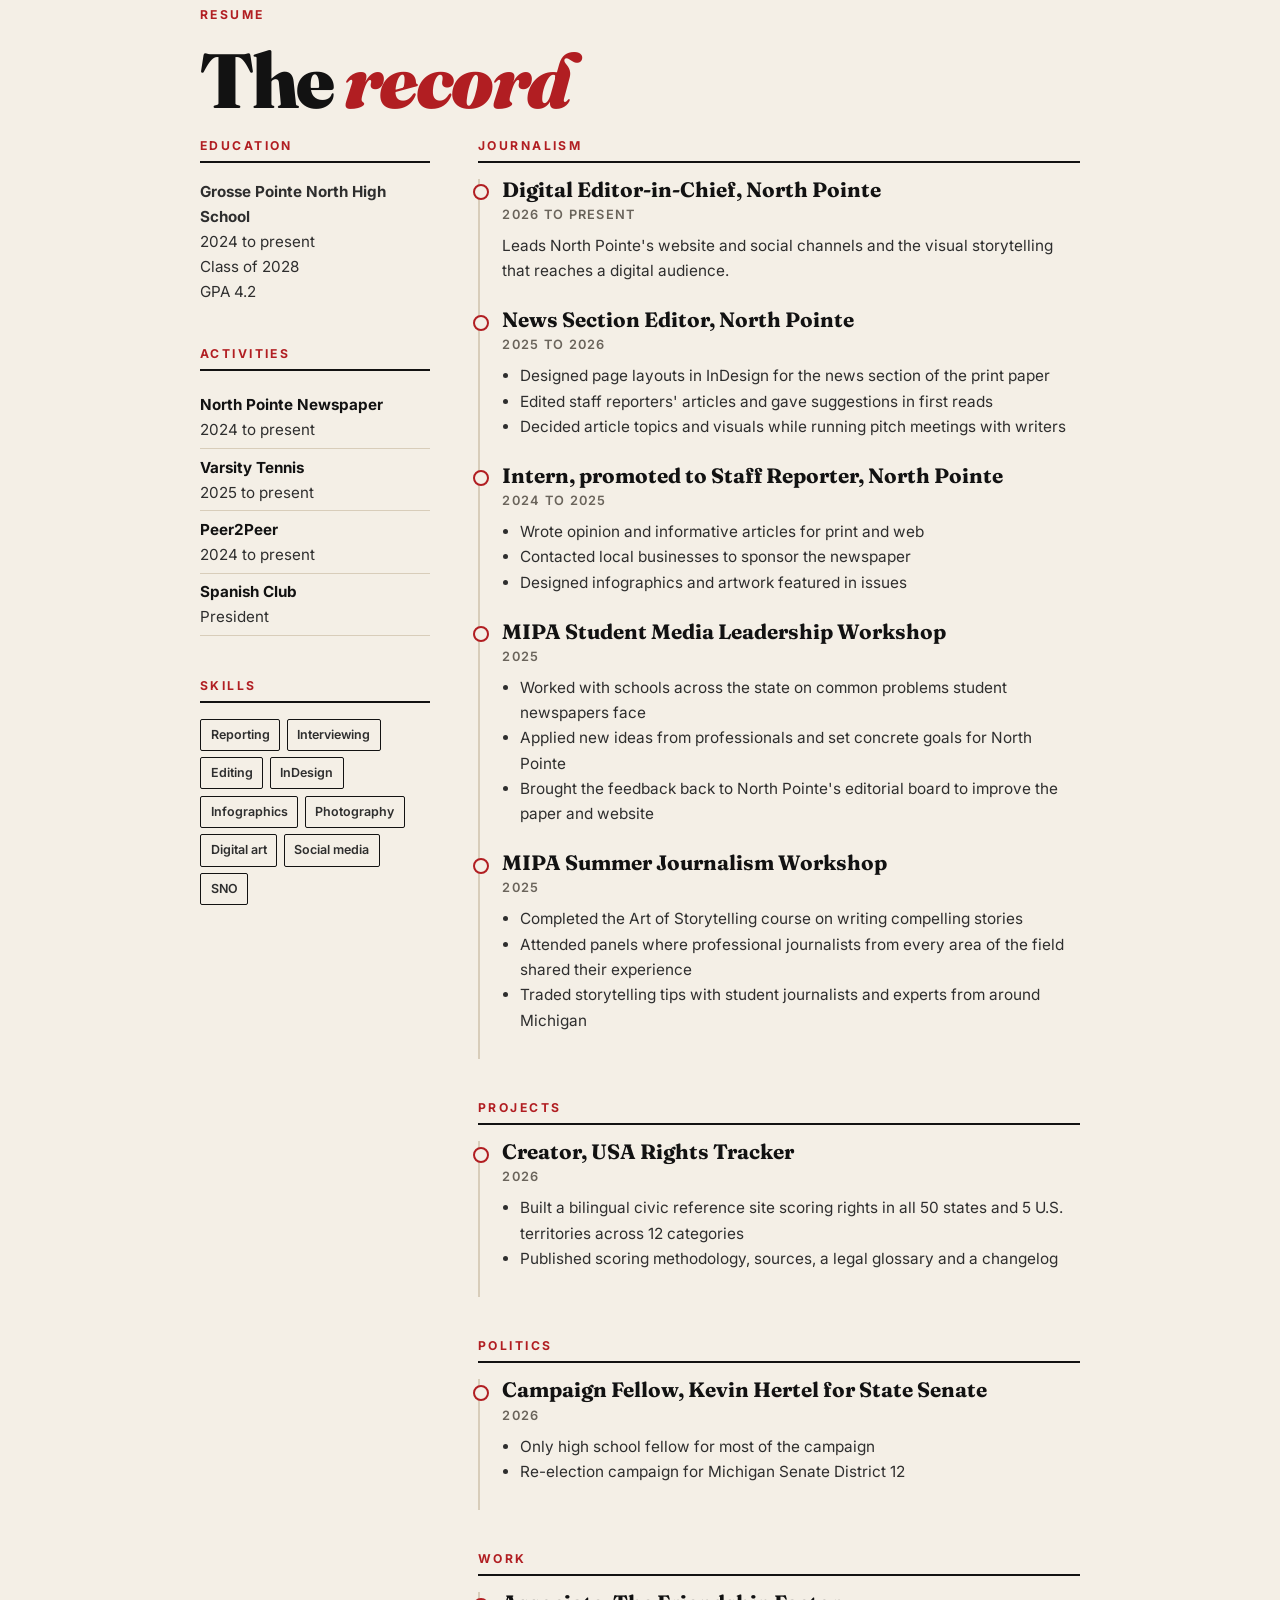
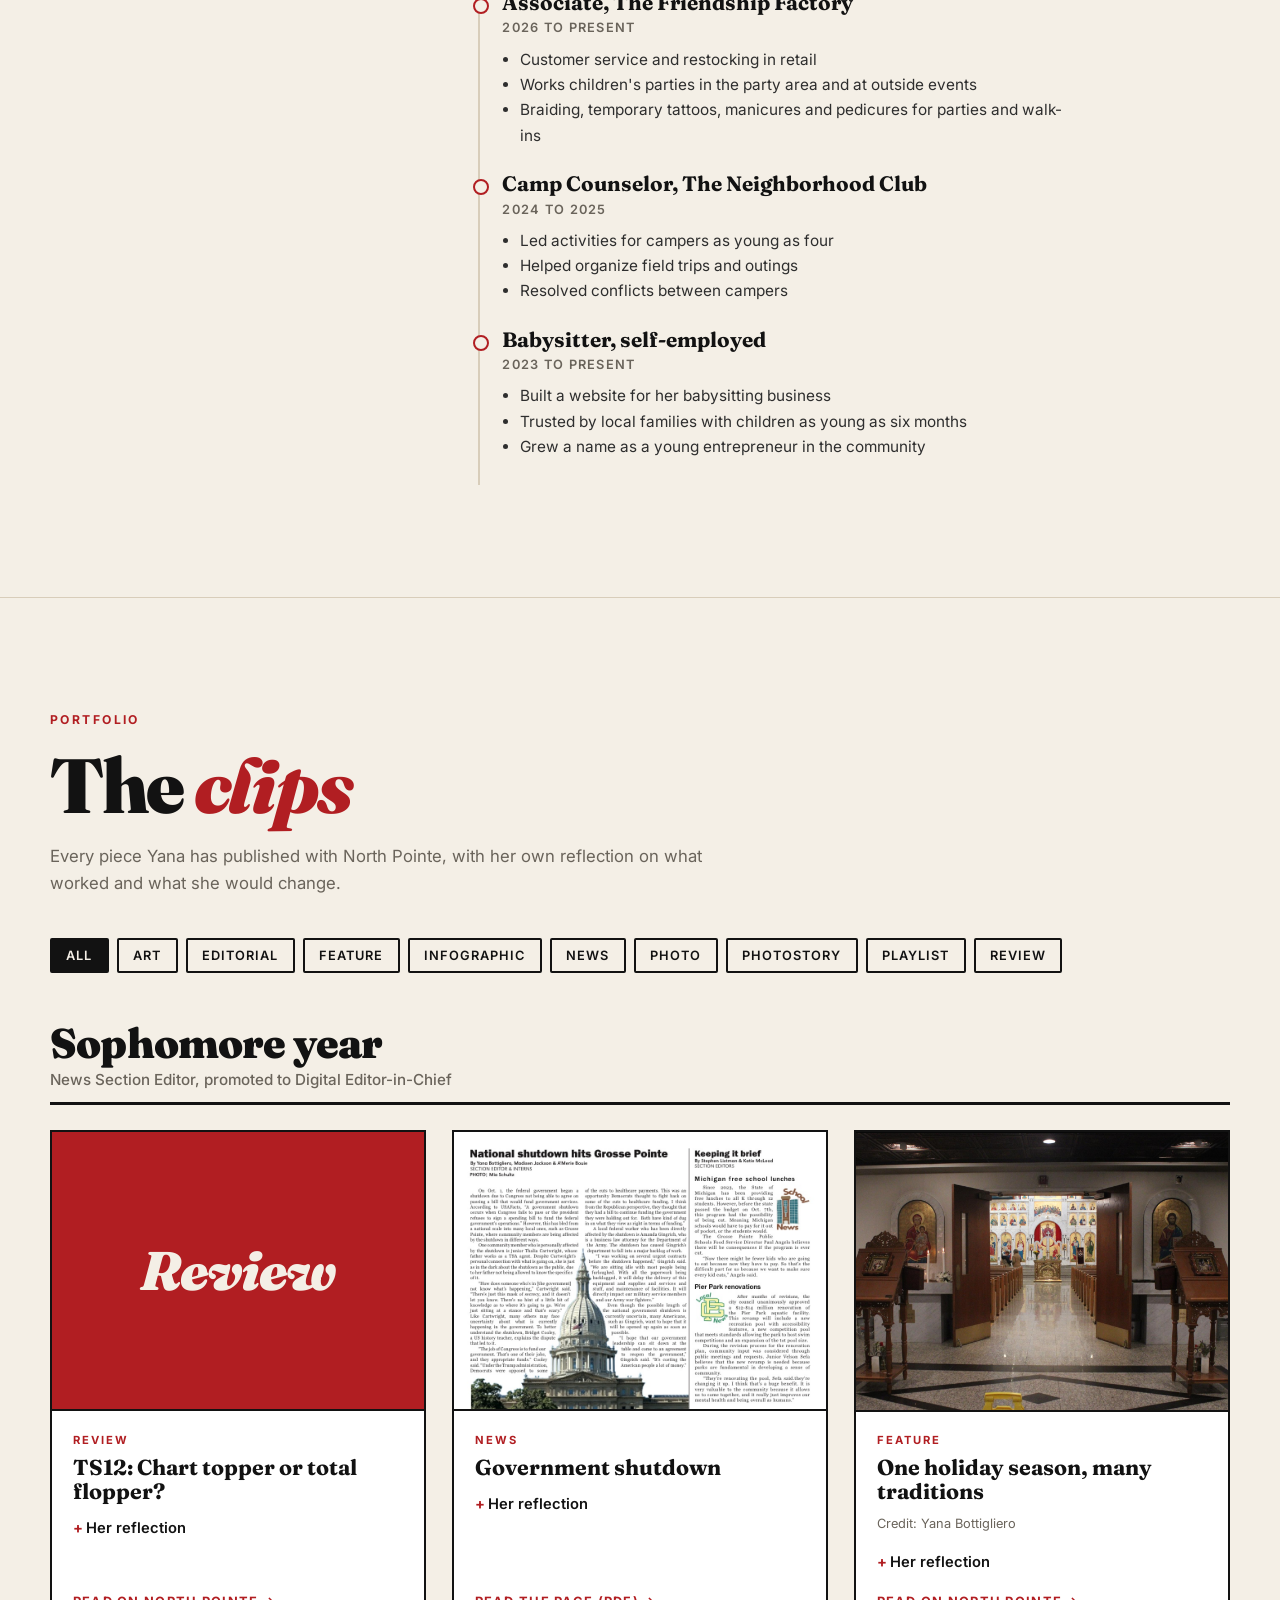
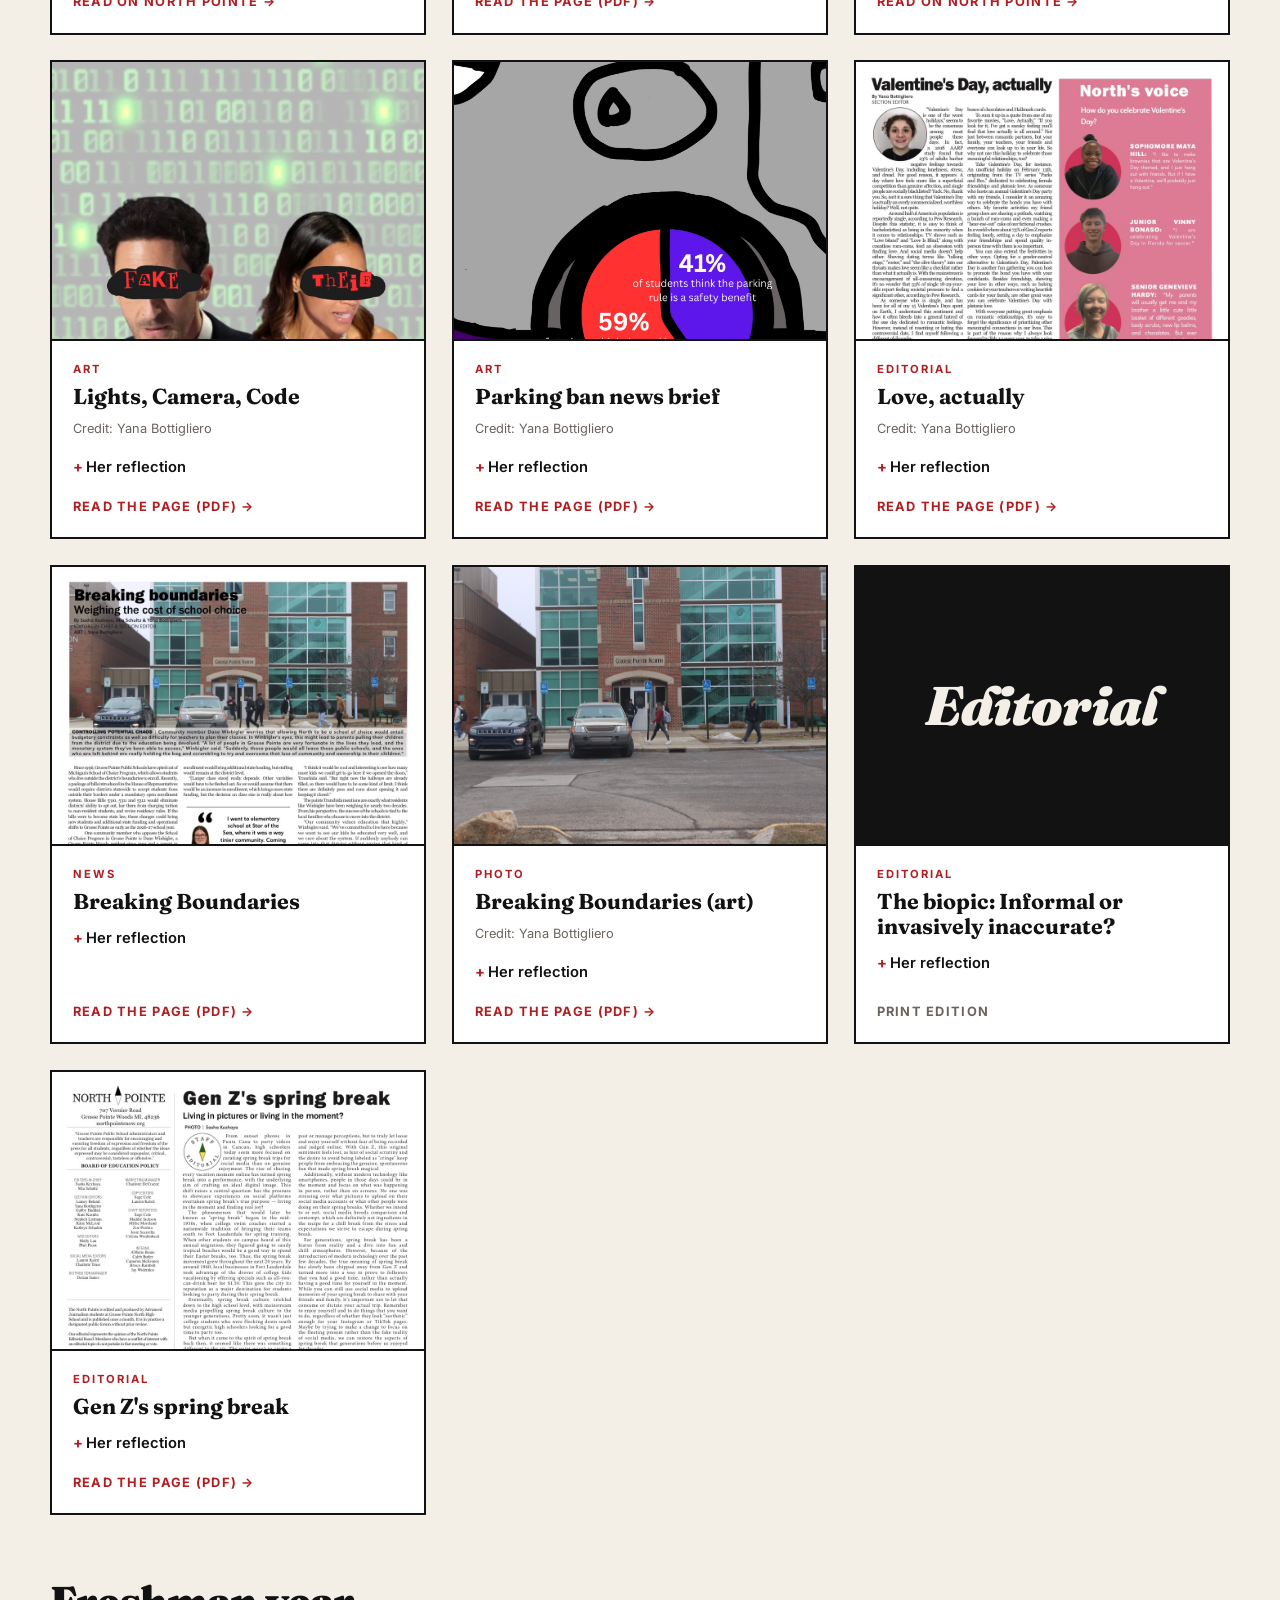
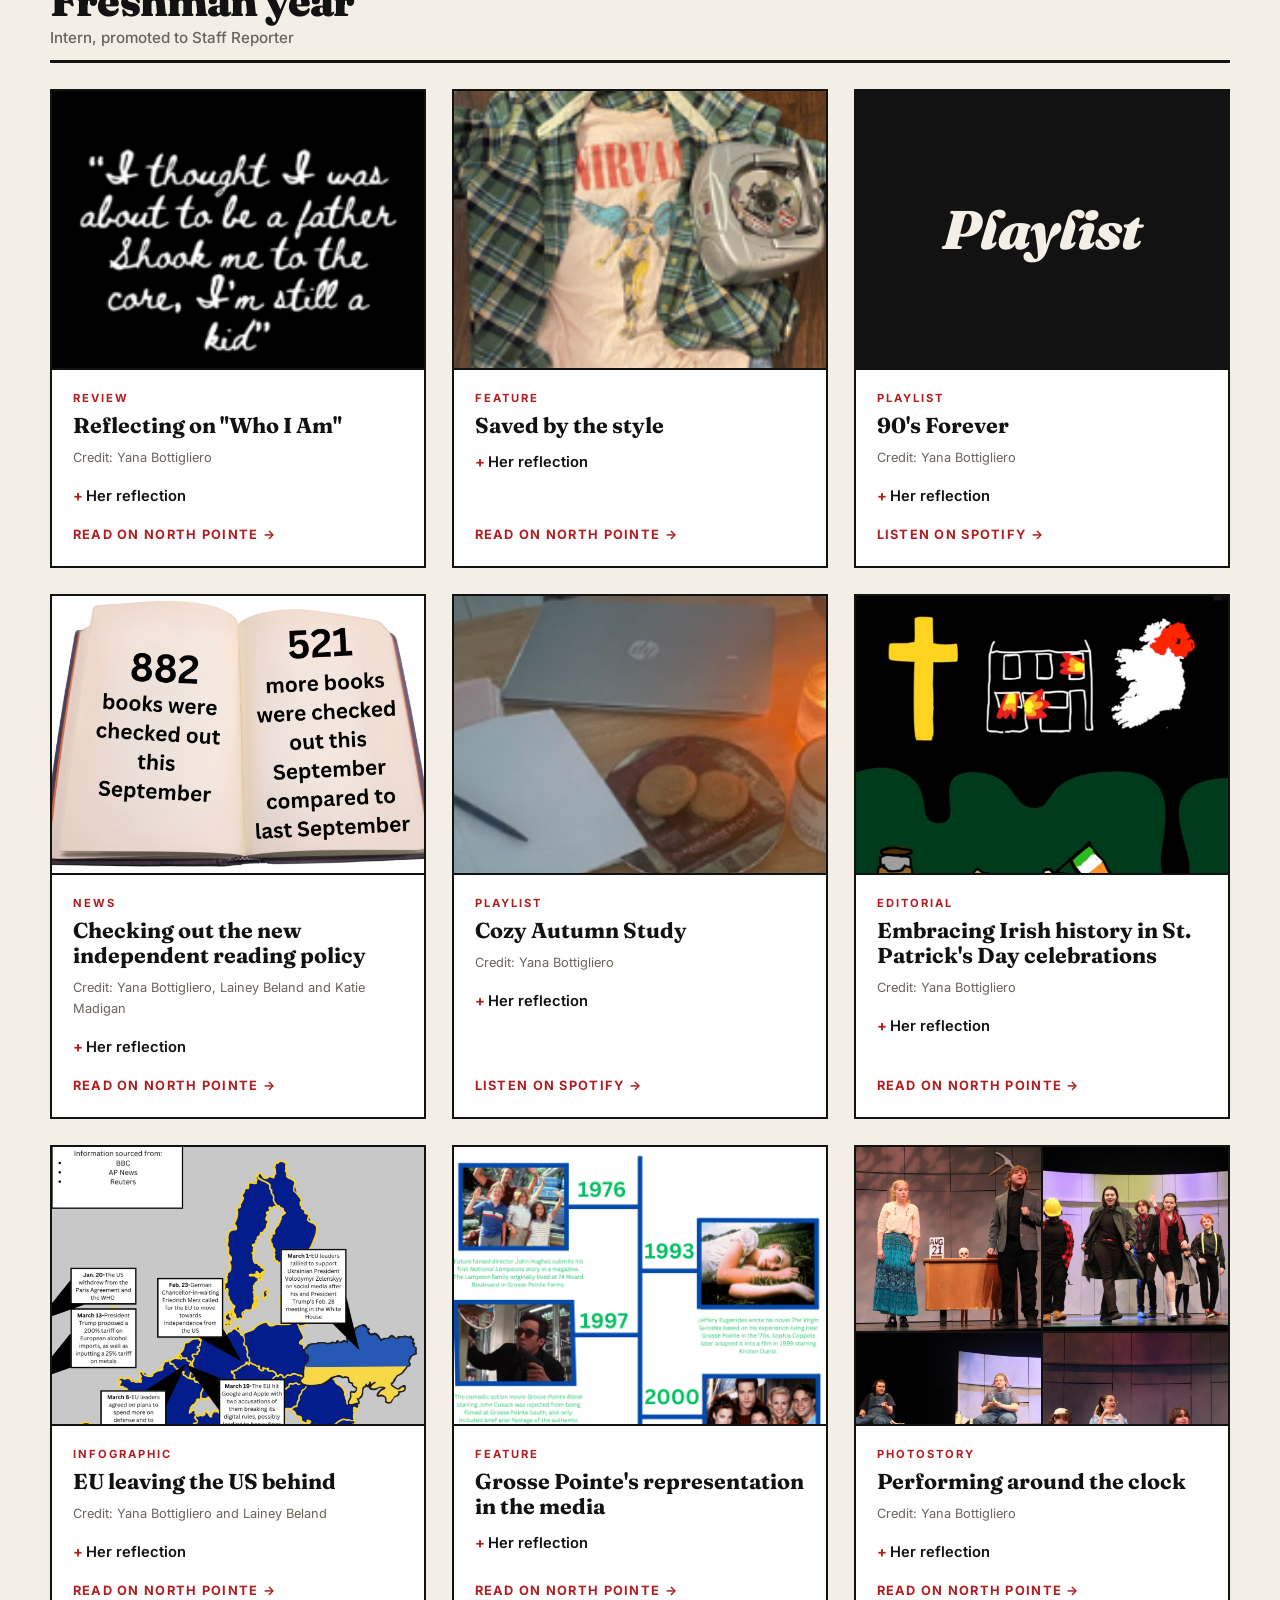
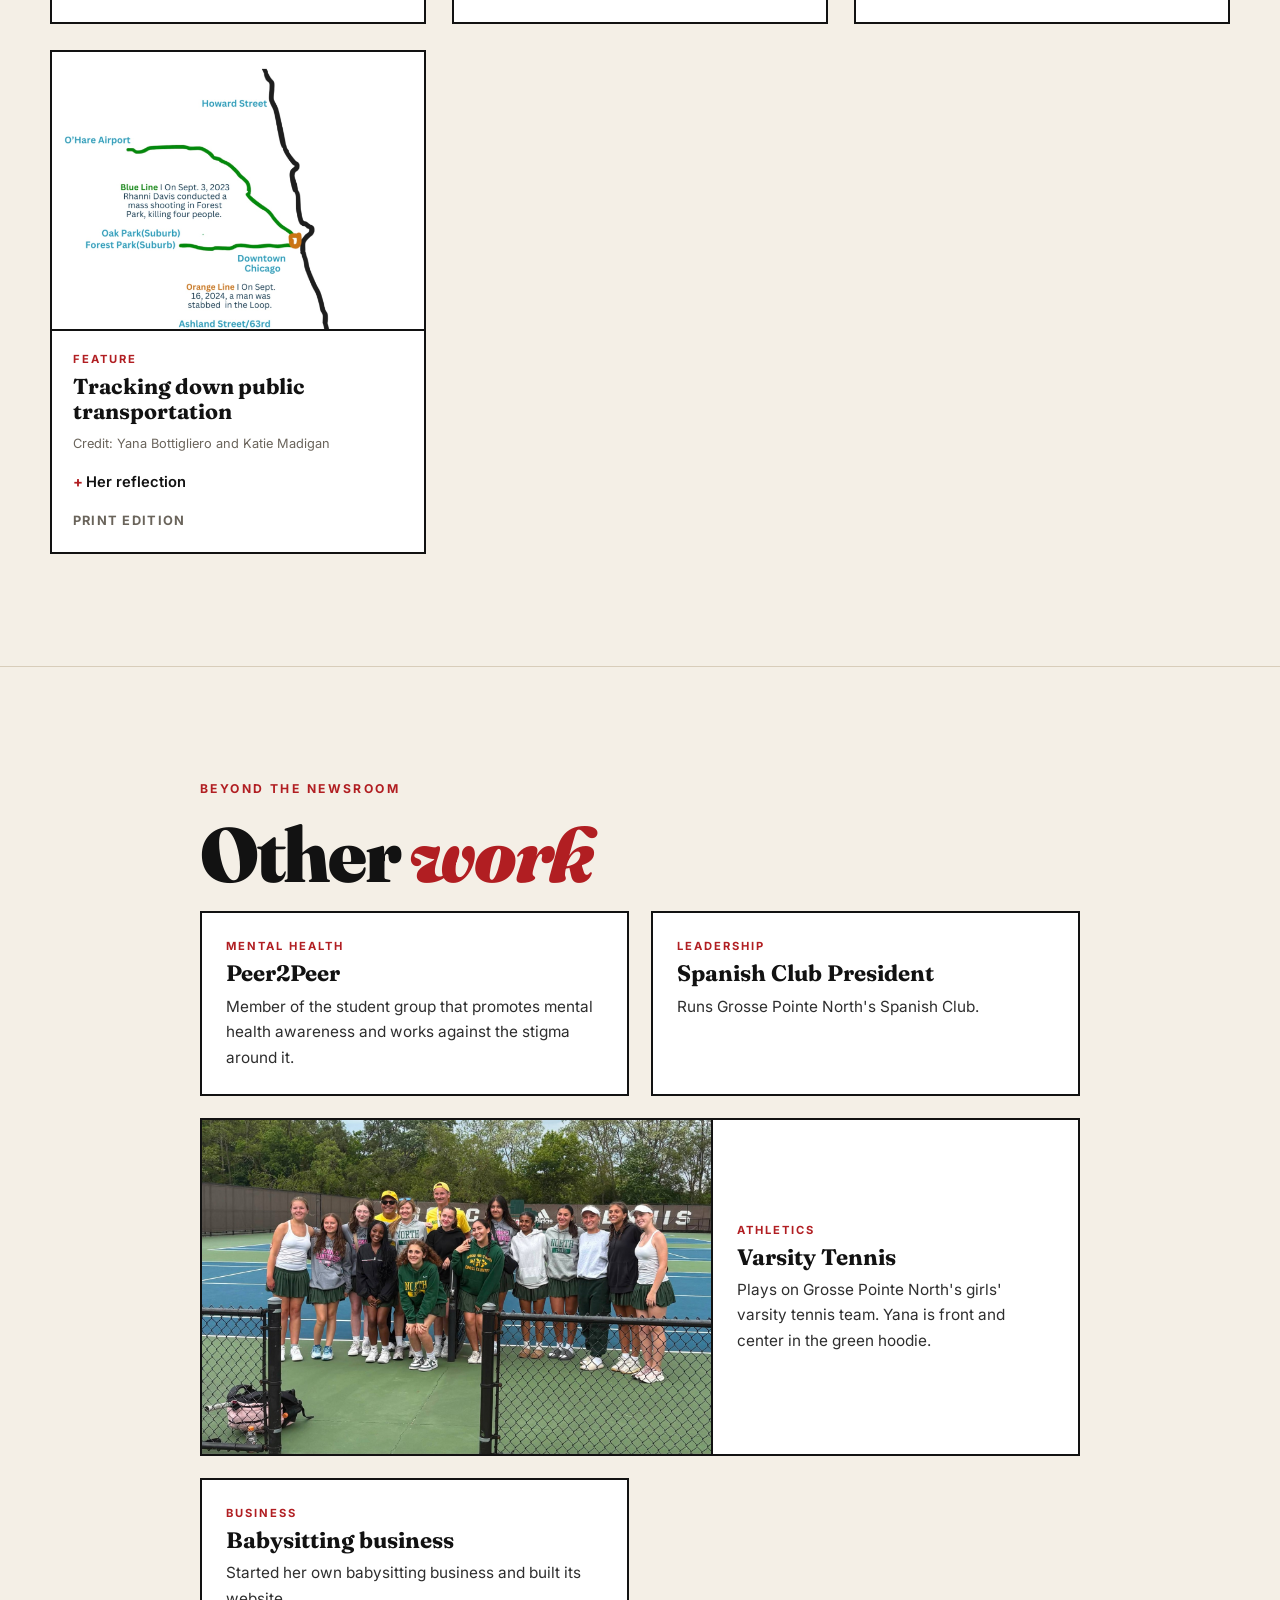
==== commit 1d9ed9db: "Add Hammer Award, MIPA at MSU, tennis, travel and Rick Steves photos; fix image sizing Co-Authored-B" ====
--- a/index.html
+++ b/index.html
@@ -111,18 +111,20 @@
     </div>
     <div class="photo-pair">
       <figure>
-        <img src="files/img/montreal.jpg" alt="Yana on a trip to Montreal, Quebec" loading="lazy">
+        <img src="files/img/montreal.jpg" alt="Yana on a cobblestone street in Old Montreal" loading="lazy">
         <figcaption>Montreal, Quebec. I love traveling to learn about new cultures and lifestyles. I hope my career takes me around the world to interview people about their perspectives and experiences.</figcaption>
-      </figure>
-      <figure>
-        <img src="files/img/notting-hill.jpg" alt="Yana posing in front of a pink house in Notting Hill, London" loading="lazy">
-        <figcaption>Notting Hill, London.</figcaption>
       </figure>
       <figure>
         <img src="files/img/distribution-day.jpg" alt="Yana sorting newspapers on distribution day in the student union" loading="lazy">
         <figcaption>Distribution day as a freshman. We hand out every issue around the school. My favorite part is watching the faculty light up when the paper lands in their hands.</figcaption>
       </figure>
     </div>
+    <div class="travel">
+      <figure><img src="files/img/notting-hill.jpg" alt="Yana in front of a pink house in Notting Hill, London" loading="lazy"><figcaption>Notting Hill, London</figcaption></figure>
+      <figure><img src="files/img/chicago.jpg" alt="Yana in front of Cloud Gate in Chicago" loading="lazy"><figcaption>Chicago</figcaption></figure>
+      <figure><img src="files/img/rick-steves.jpg" alt="Yana with travel writer Rick Steves" loading="lazy"><figcaption>With travel writer Rick Steves</figcaption></figure>
+      <figure><img src="files/img/travel-delta.jpg" alt="Yana boarding a Delta flight" loading="lazy"><figcaption>Boarding for the next trip</figcaption></figure>
+    </div>
   </div>
 </section>
 
@@ -131,9 +133,12 @@
     <p class="eyebrow">Accolades</p>
     <h2>The <em>awards</em></h2>
     <div class="school-award">
-      <p class="kicker">Grosse Pointe North High School &middot; 2026</p>
-      <h3>Hammer Award</h3>
-      <p>For bringing back North Pointe's Freshman Edition.</p>
+      <div>
+        <p class="kicker">Grosse Pointe North High School &middot; 2026</p>
+        <h3>Hammer Award</h3>
+        <p>For bringing back North Pointe's Freshman Edition.</p>
+      </div>
+      <figure><img src="files/img/hammer-award.jpg" alt="Yana holding the Hammer Award in front of the Grosse Pointe North Hammer Award banner" loading="lazy" width="1600" height="1600"></figure>
     </div>
     <h3 class="award-head">Six MIPA awards</h3>
     <p class="sub">Michigan Interscholastic Press Association, the statewide scholastic press competition.</p>
@@ -145,10 +150,13 @@
 <li><span class="yr">2025</span><span class="place">Honorable Mention</span><span class="cat">Review</span></li>
 <li><span class="yr">2025</span><span class="place">Honorable Mention</span><span class="cat">News Story</span></li>
     </ol>
+    <div class="mipa-row">
+    <figure class="msu"><img src="files/img/mipa-msu.jpg" alt="Yana at the MIPA at MSU welcome flag on the Michigan State University campus" loading="lazy" width="1205" height="1600"><figcaption>Arriving for the MIPA summer journalism workshop at Michigan State University.</figcaption></figure>
     <div class="badges">
       <figure><img src="files/img/mipa-award-2025.png" alt="2025 MIPA Award Winner badge" loading="lazy"><figcaption>2025 MIPA Award Winner</figcaption></figure>
       <figure><img src="files/img/mipa-workshop-2025.png" alt="2025 MIPA Summer Journalism Workshop participant badge" loading="lazy"><figcaption>2025 Summer Journalism Workshop</figcaption></figure>
       <figure><img src="files/img/mipa-storytelling-2025.png" alt="MIPA Art of Storytelling badge" loading="lazy"><figcaption>Art of Storytelling, 2025</figcaption></figure>
+    </div>
     </div>
   </div>
 </section>
@@ -480,7 +488,7 @@
     <div class="beyond-grid">
       <div class="tile"><p class="kicker">Mental health</p><h4>Peer2Peer</h4><p>Member of the student group that promotes mental health awareness and works against the stigma around it.</p></div>
       <div class="tile"><p class="kicker">Leadership</p><h4>Spanish Club President</h4><p>Runs Grosse Pointe North's Spanish Club.</p></div>
-      <div class="tile"><p class="kicker">Athletics</p><h4>Varsity Tennis</h4><p>Plays on the girls' varsity tennis team.</p></div>
+      <div class="tile photo-tile"><img src="files/img/tennis-team.jpg" alt="Grosse Pointe North girls' varsity tennis team on the court; Yana is front and center in a green North Tennis hoodie" loading="lazy" width="1600" height="1048"><div><p class="kicker">Athletics</p><h4>Varsity Tennis</h4><p>Plays on Grosse Pointe North's girls' varsity tennis team. Yana is front and center in the green hoodie.</p></div></div>
       <div class="tile"><p class="kicker">Business</p><h4>Babysitting business</h4><p>Started her own babysitting business and built its website.</p></div>
     </div>
   </div>
--- a/style.css
+++ b/style.css
@@ -15,7 +15,7 @@
 * { box-sizing: border-box; }
 html { scroll-behavior: smooth; scroll-padding-top: 64px; }
 body { margin: 0; background: var(--paper); color: var(--body); font: 17px/1.65 var(--sans); -webkit-font-smoothing: antialiased; }
-img { max-width: 100%; display: block; }
+img { max-width: 100%; height: auto; display: block; }
 a { color: var(--red); }
 h1, h2, h3, h4 { font-family: var(--serif); color: var(--ink); margin: 0; line-height: 1.05; }
 em { font-style: italic; color: var(--red); }
@@ -216,3 +216,29 @@
 .facts b { display: block; font: 700 1.25rem var(--serif); color: var(--ink); }
 .facts span { font-size: .94rem; color: var(--muted); }
 @media (max-width: 600px) { .facts { grid-template-columns: 1fr; } }
+
+/* travel strip */
+.travel { display: grid; grid-template-columns: repeat(4, 1fr); gap: 1rem; margin-top: 1.5rem; }
+.travel figure { margin: 0; }
+.travel img { width: 100%; aspect-ratio: 3/4; object-fit: cover; border: 2px solid var(--ink); }
+.travel figcaption { margin-top: .4rem; font-size: .8rem; font-weight: 600; text-transform: uppercase; letter-spacing: .1em; }
+
+/* awards photos */
+.school-award { display: grid; grid-template-columns: 1.3fr 1fr; gap: 2rem; align-items: center; }
+.school-award figure { margin: 0; }
+.school-award img { width: 100%; aspect-ratio: 1; object-fit: cover; border: 3px solid #FFF; }
+.mipa-row { display: grid; grid-template-columns: 1fr 2fr; gap: 2rem; align-items: center; }
+.mipa-row .msu { margin: 0; }
+.mipa-row .msu img { width: 100%; aspect-ratio: 3/4; object-fit: cover; border: 3px solid #FFF; }
+
+/* tennis tile */
+.photo-tile { grid-column: 1 / -1; padding: 0; display: grid; grid-template-columns: 1.4fr 1fr; }
+.photo-tile img { width: 100%; height: 100%; object-fit: cover; border-right: 2px solid var(--ink); }
+.photo-tile > div { padding: 1.5rem; align-self: center; }
+
+@media (max-width: 600px) {
+  .travel { grid-template-columns: 1fr 1fr; }
+  .school-award, .mipa-row, .photo-tile { grid-template-columns: 1fr; }
+  .mipa-row .msu { max-width: 320px; }
+  .photo-tile img { border-right: 0; border-bottom: 2px solid var(--ink); }
+}
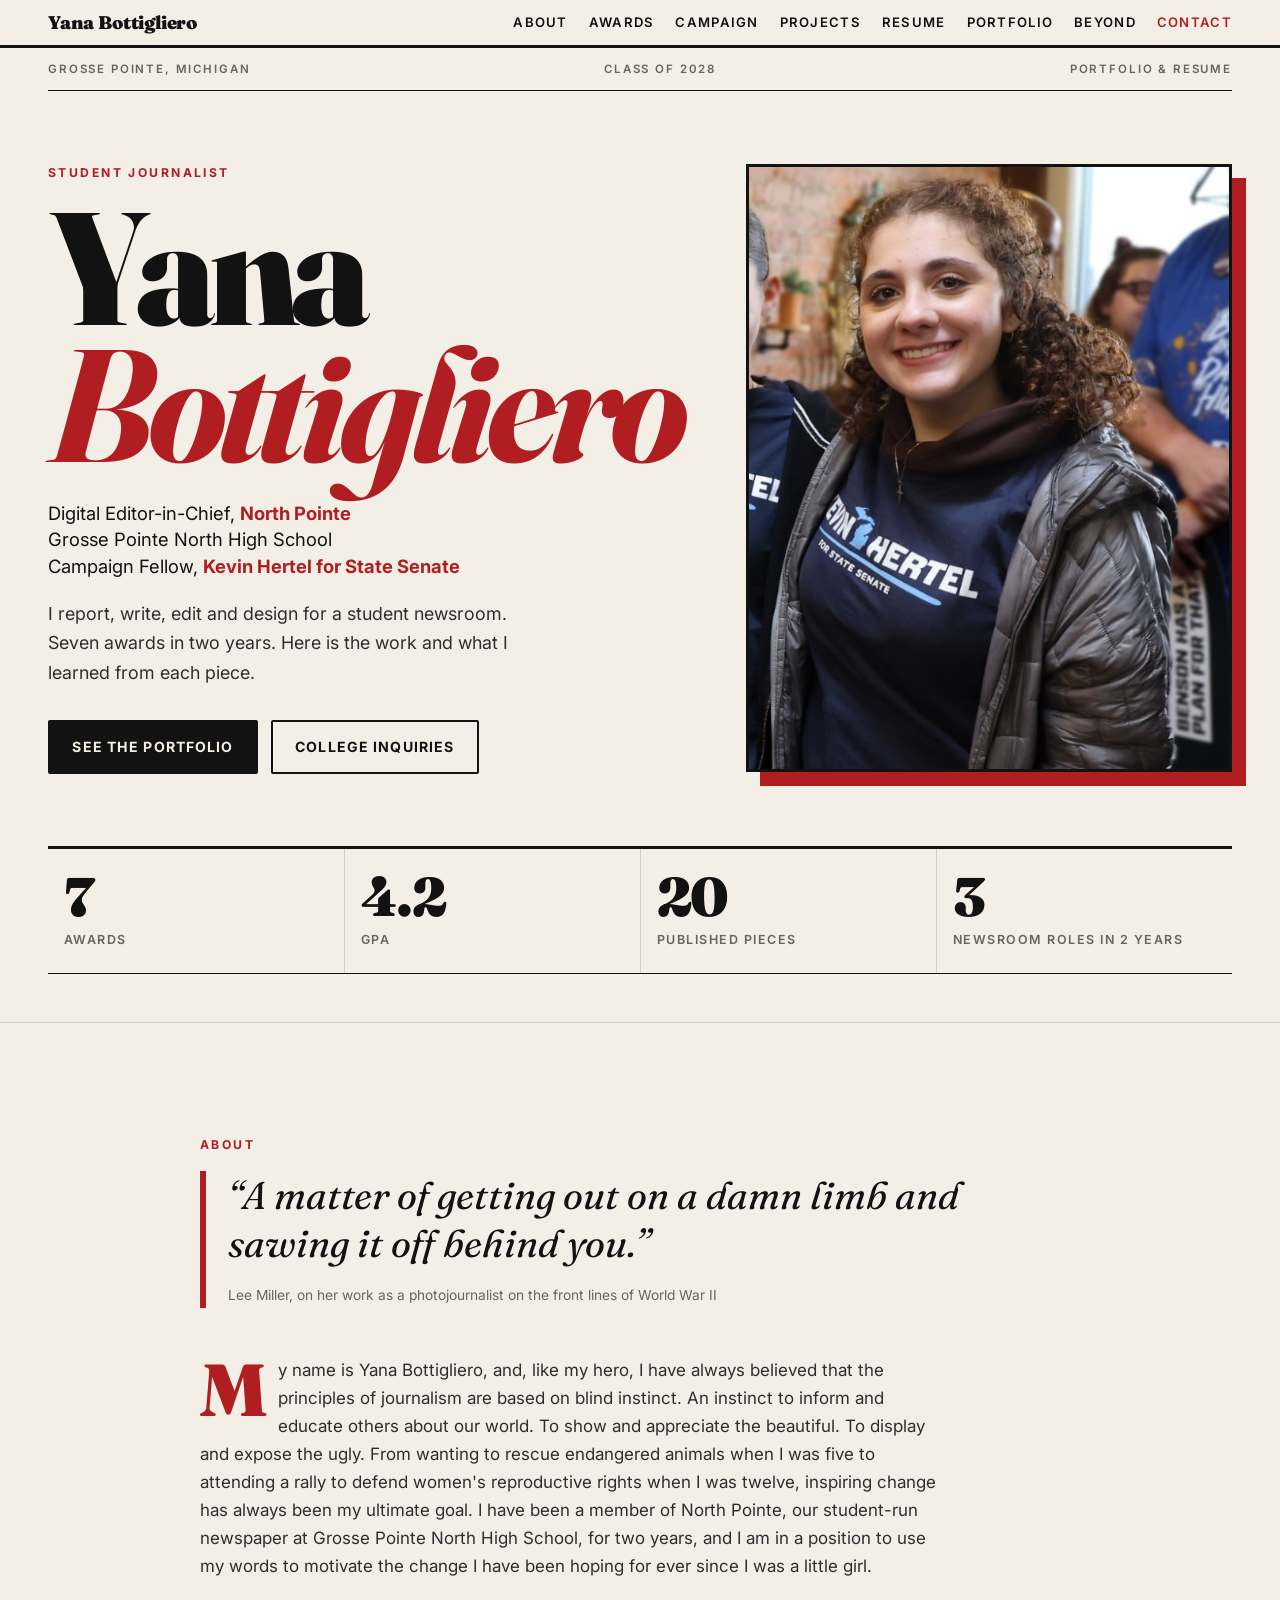
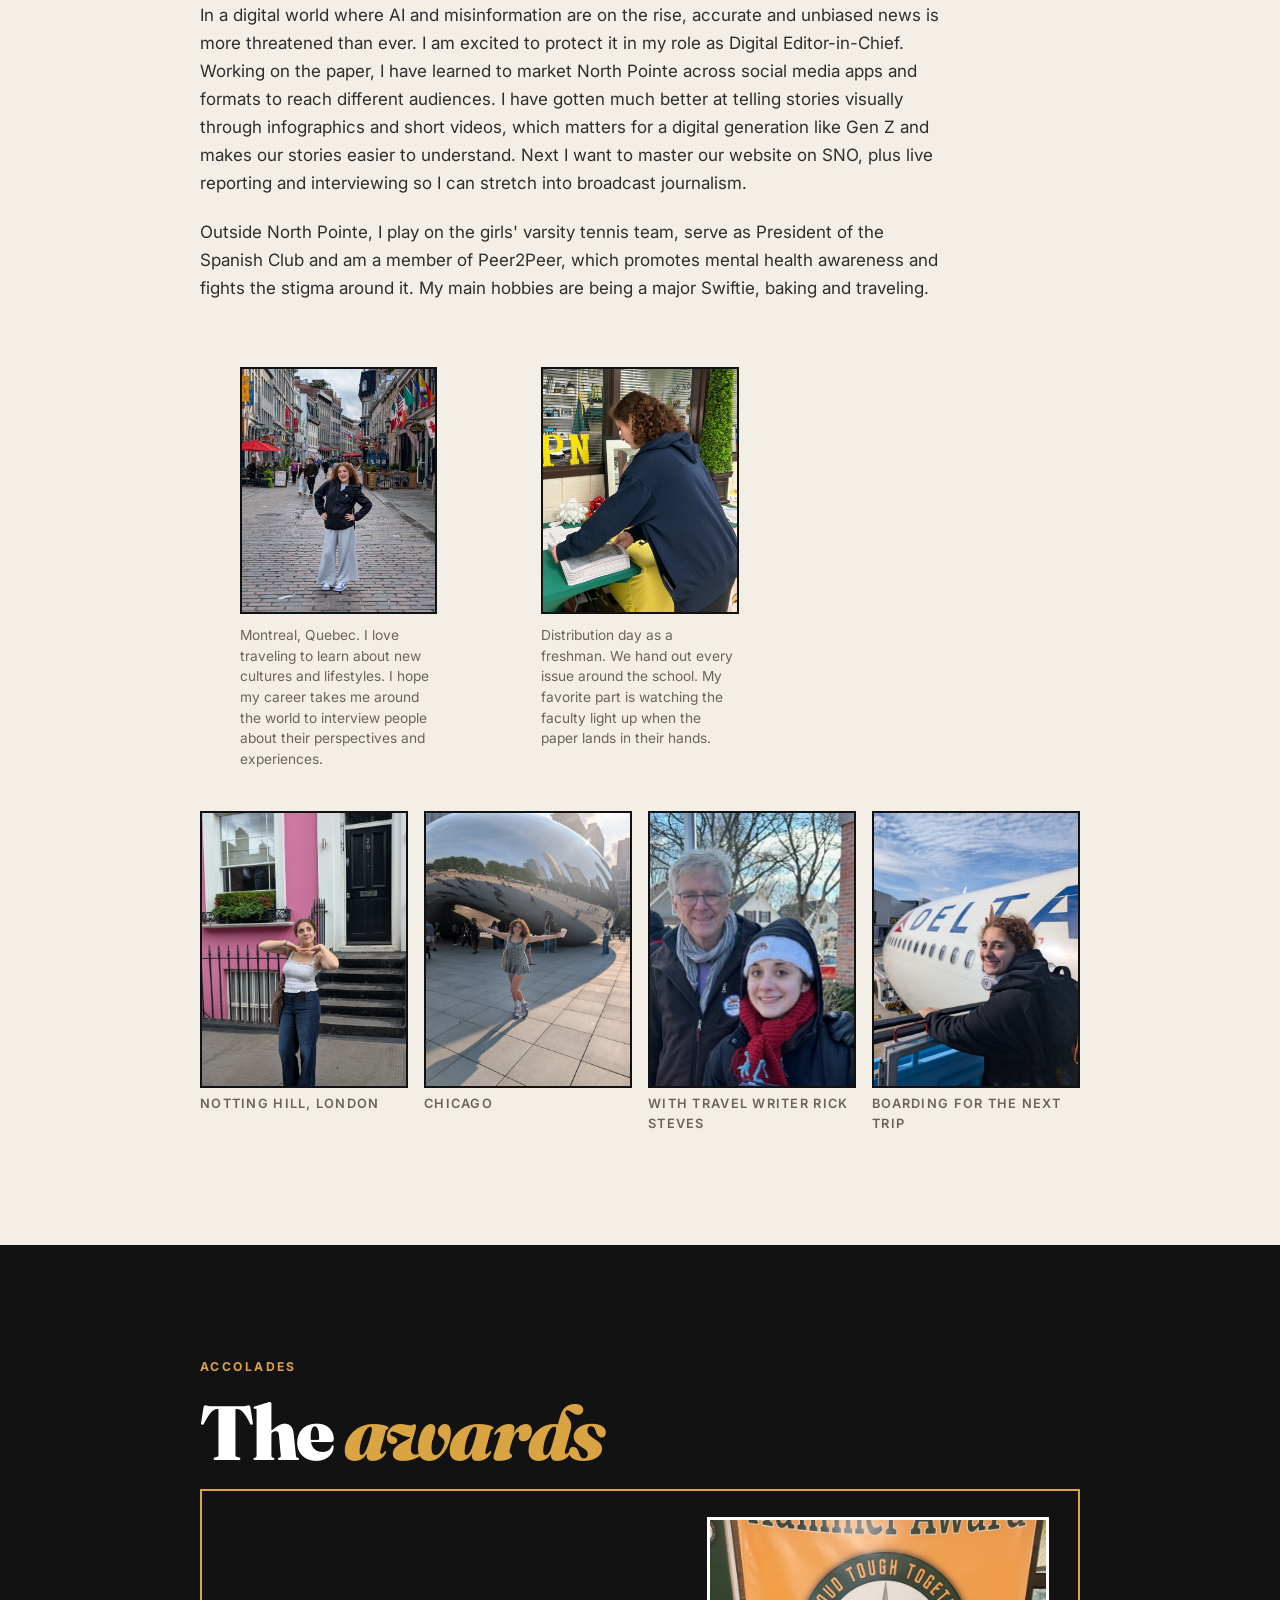
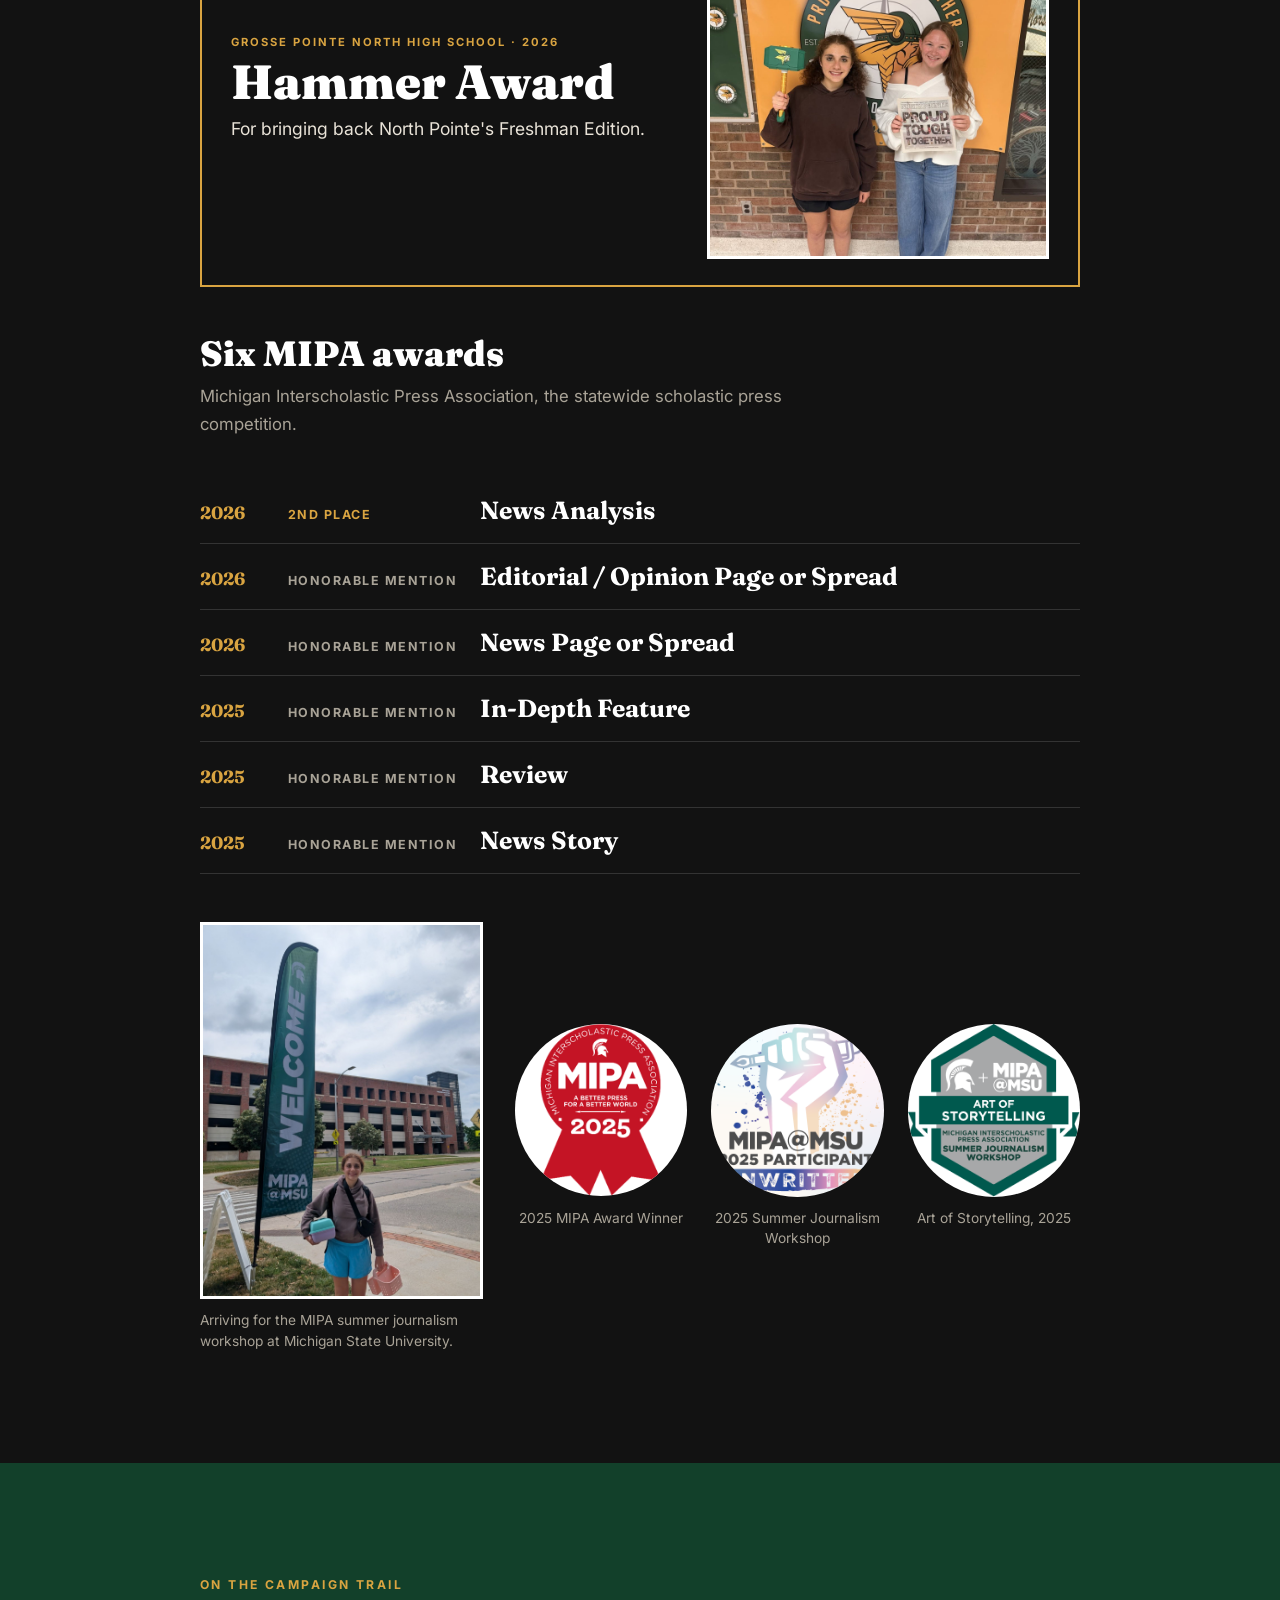
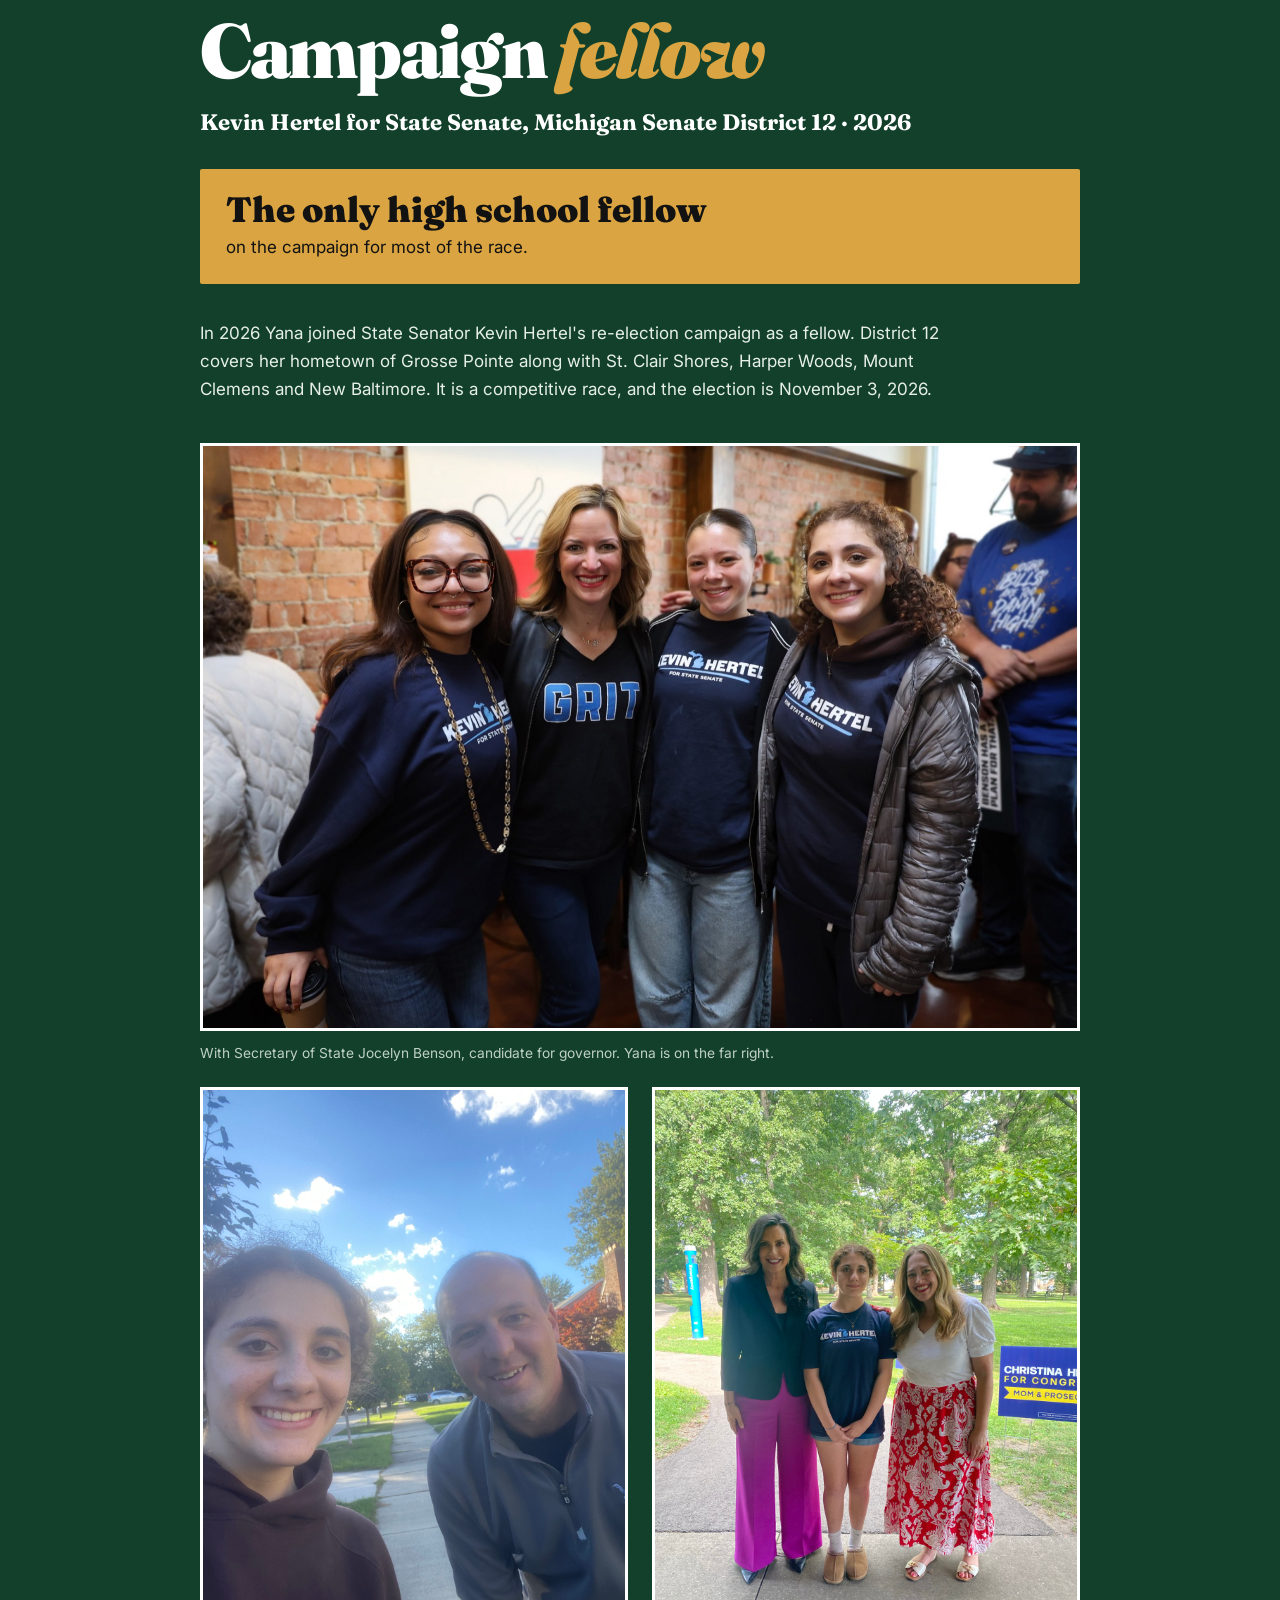
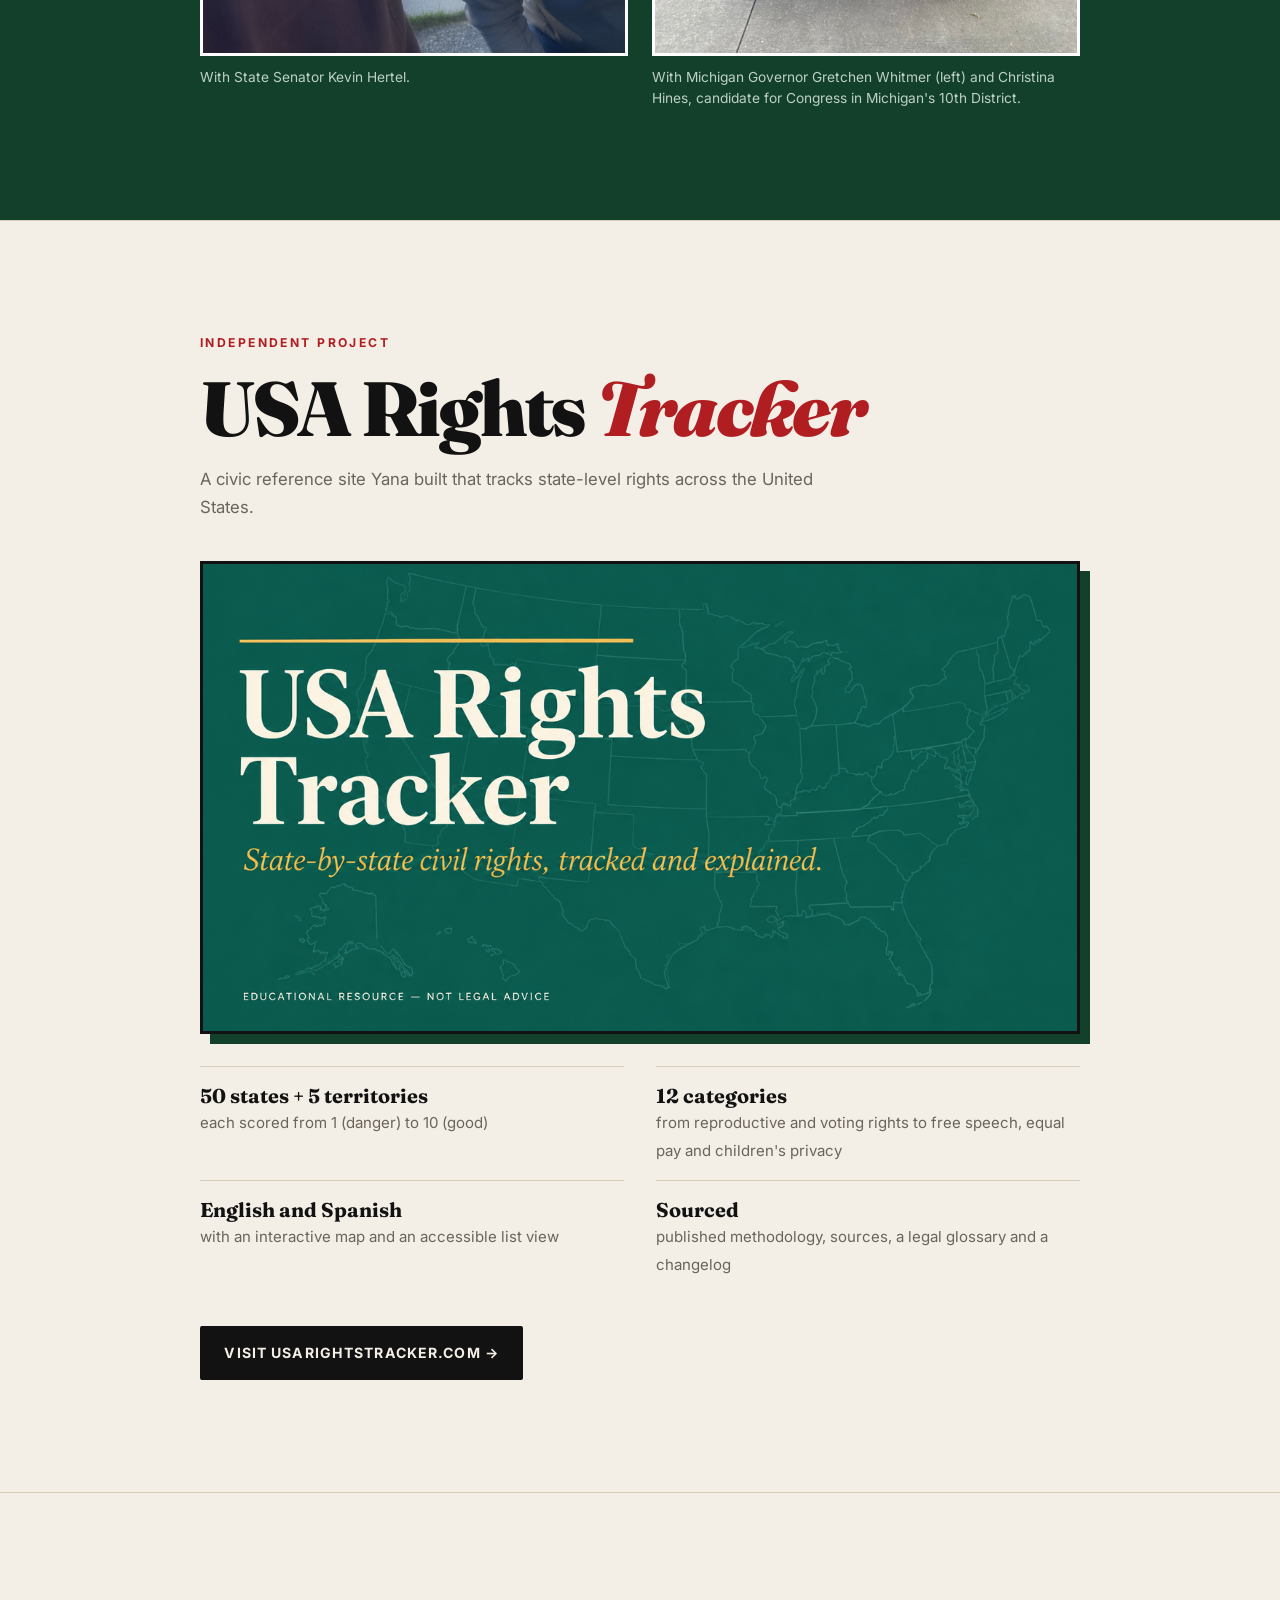
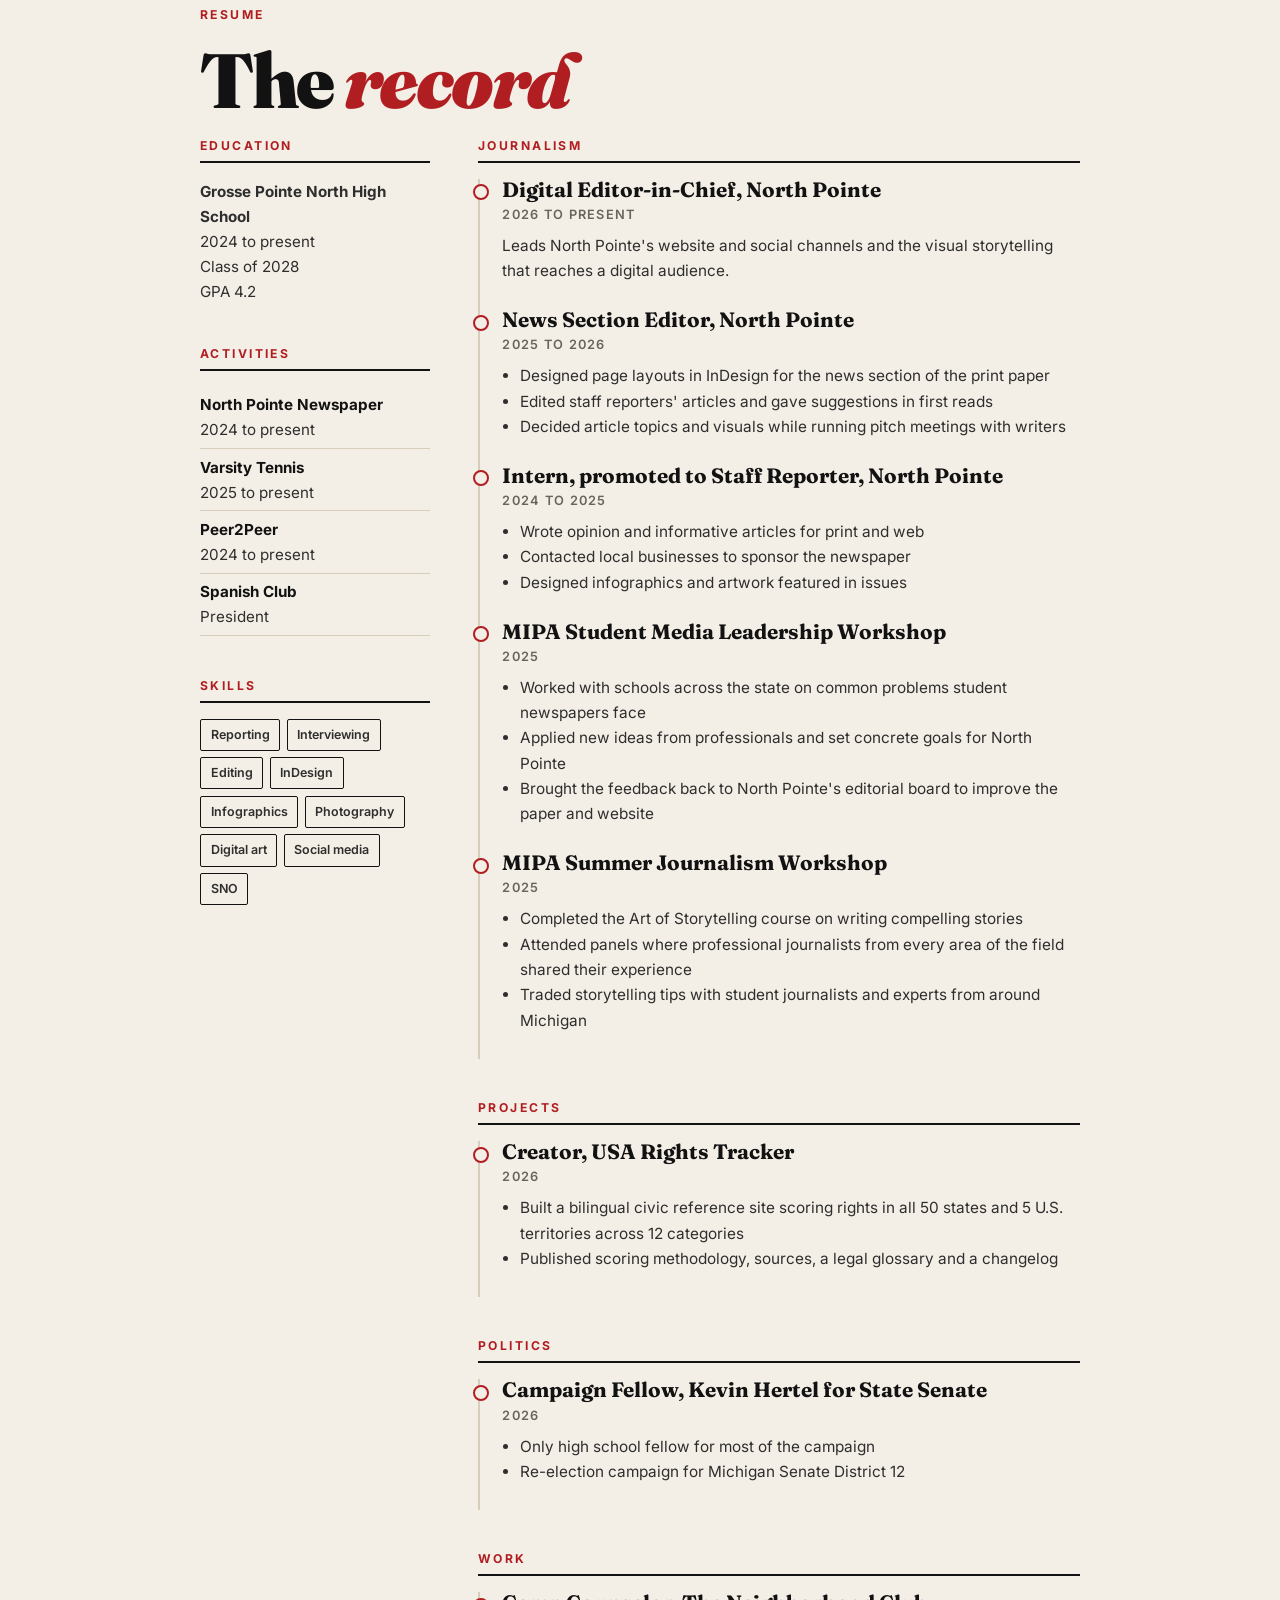
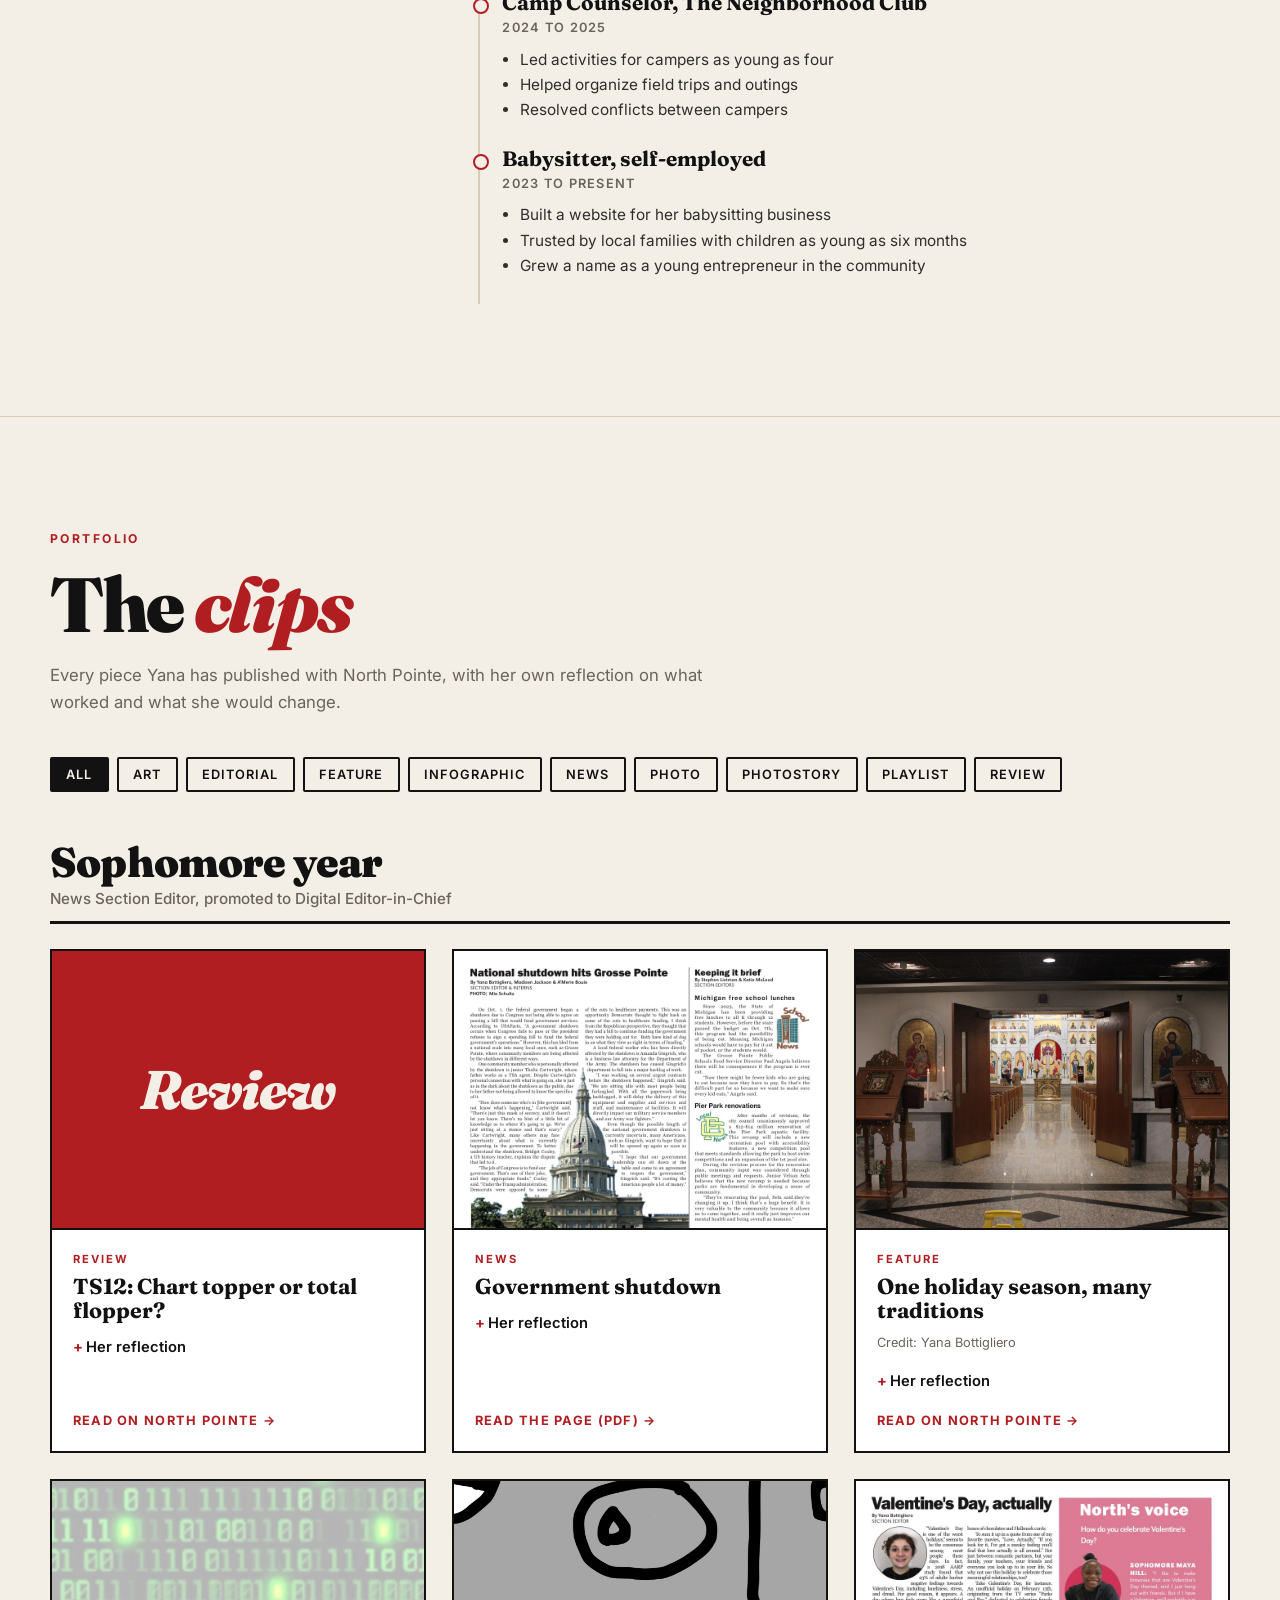
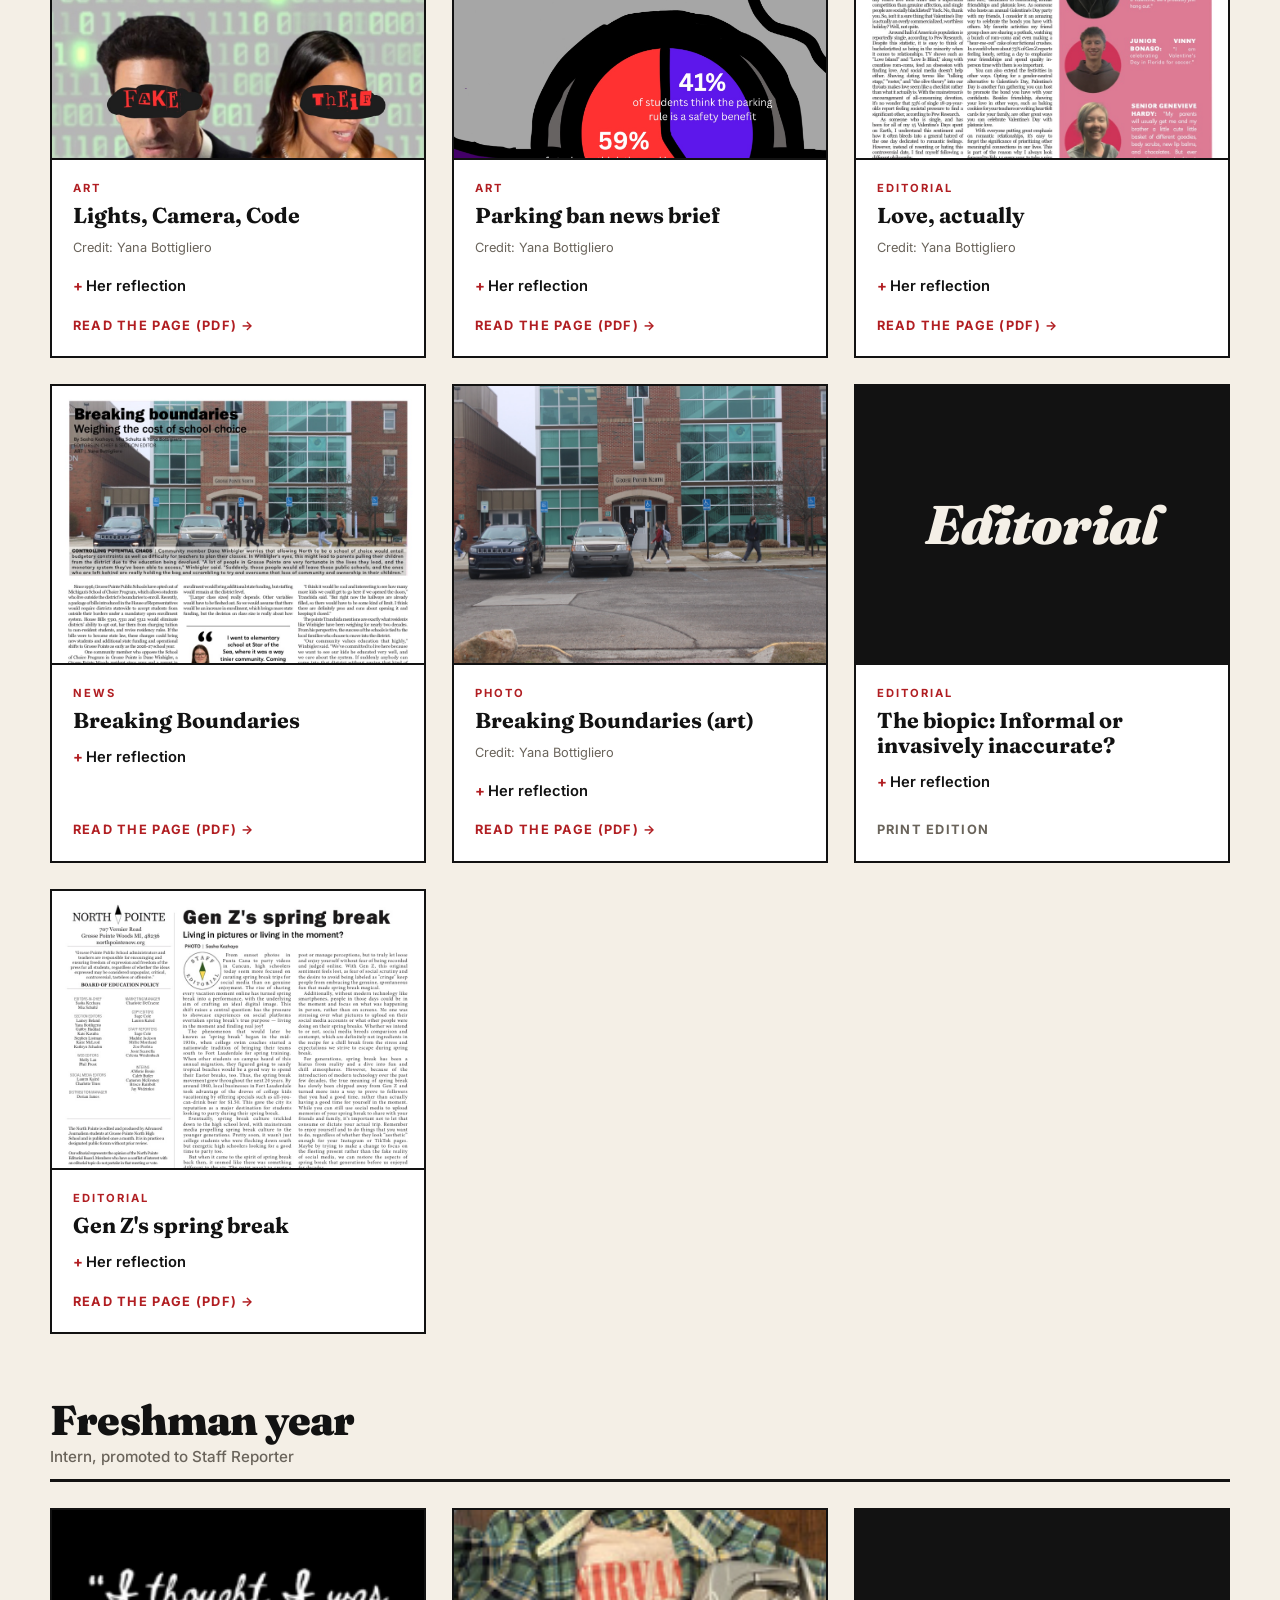
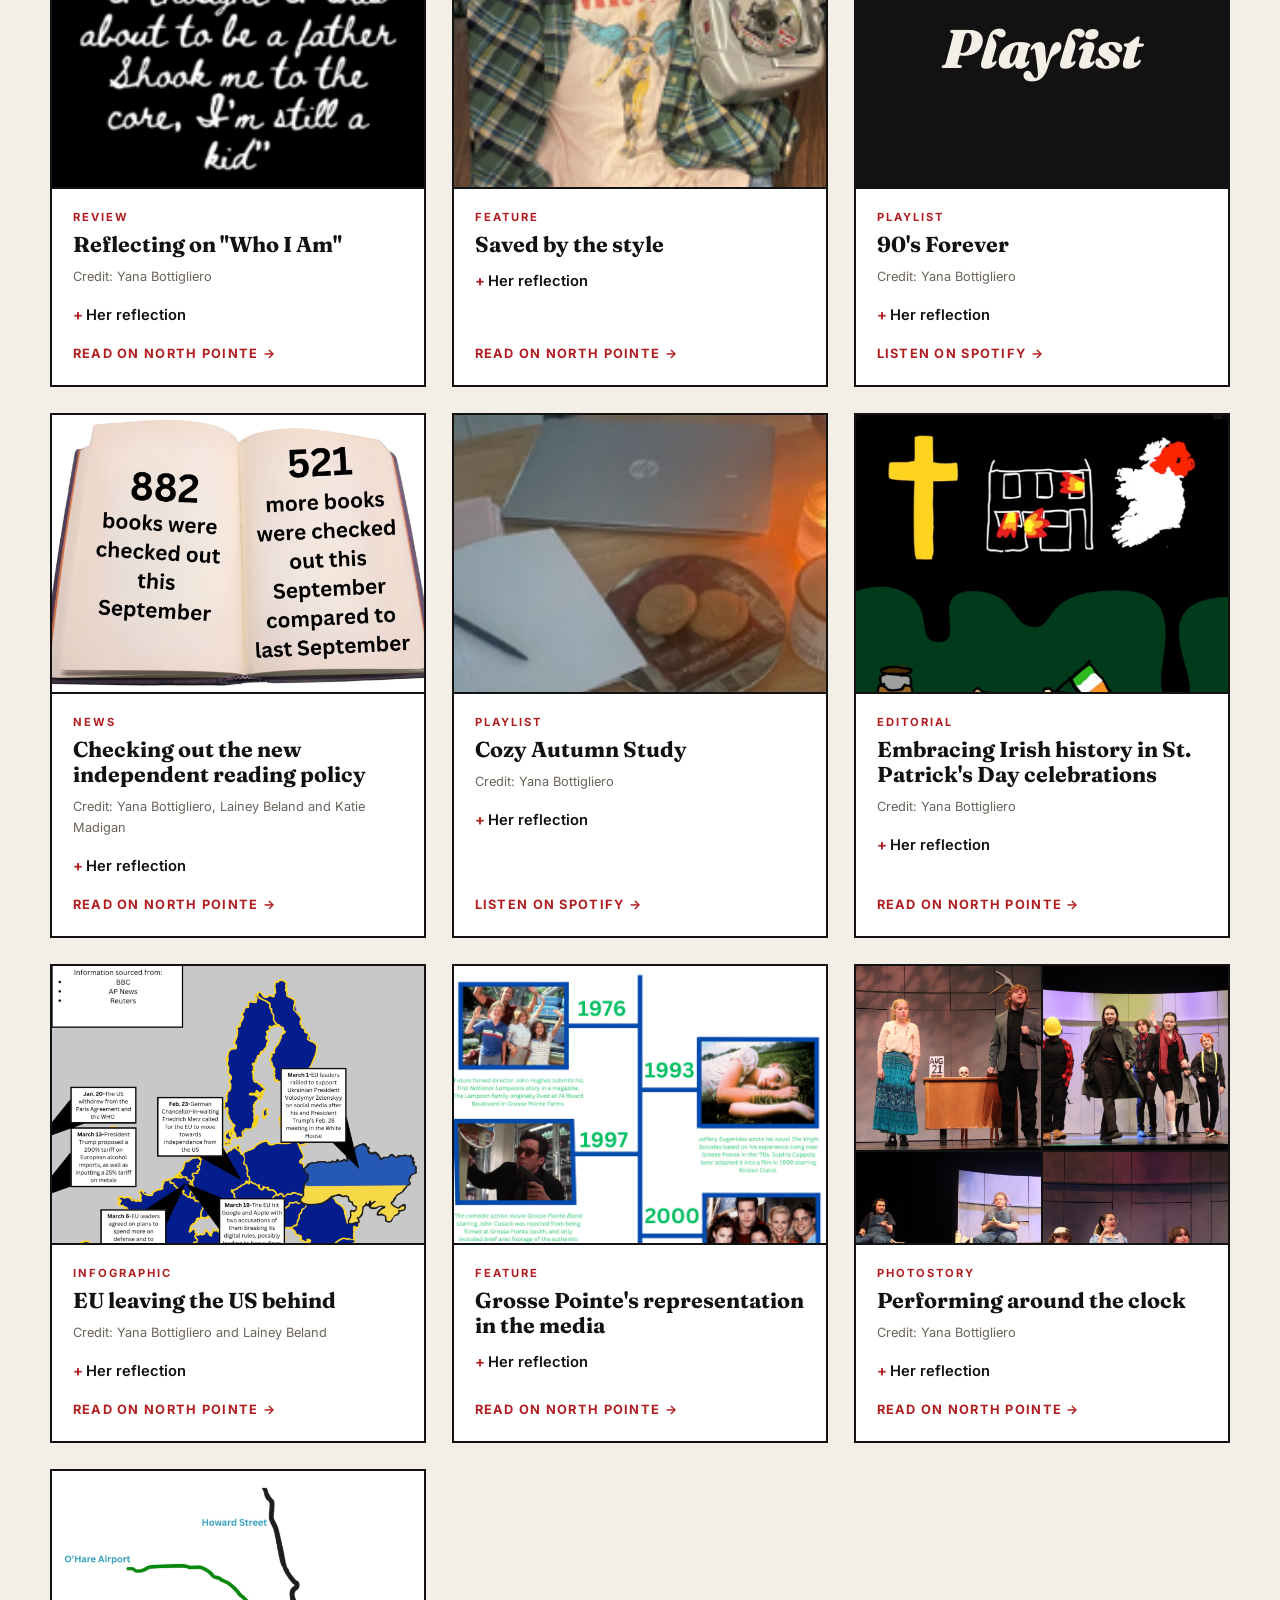
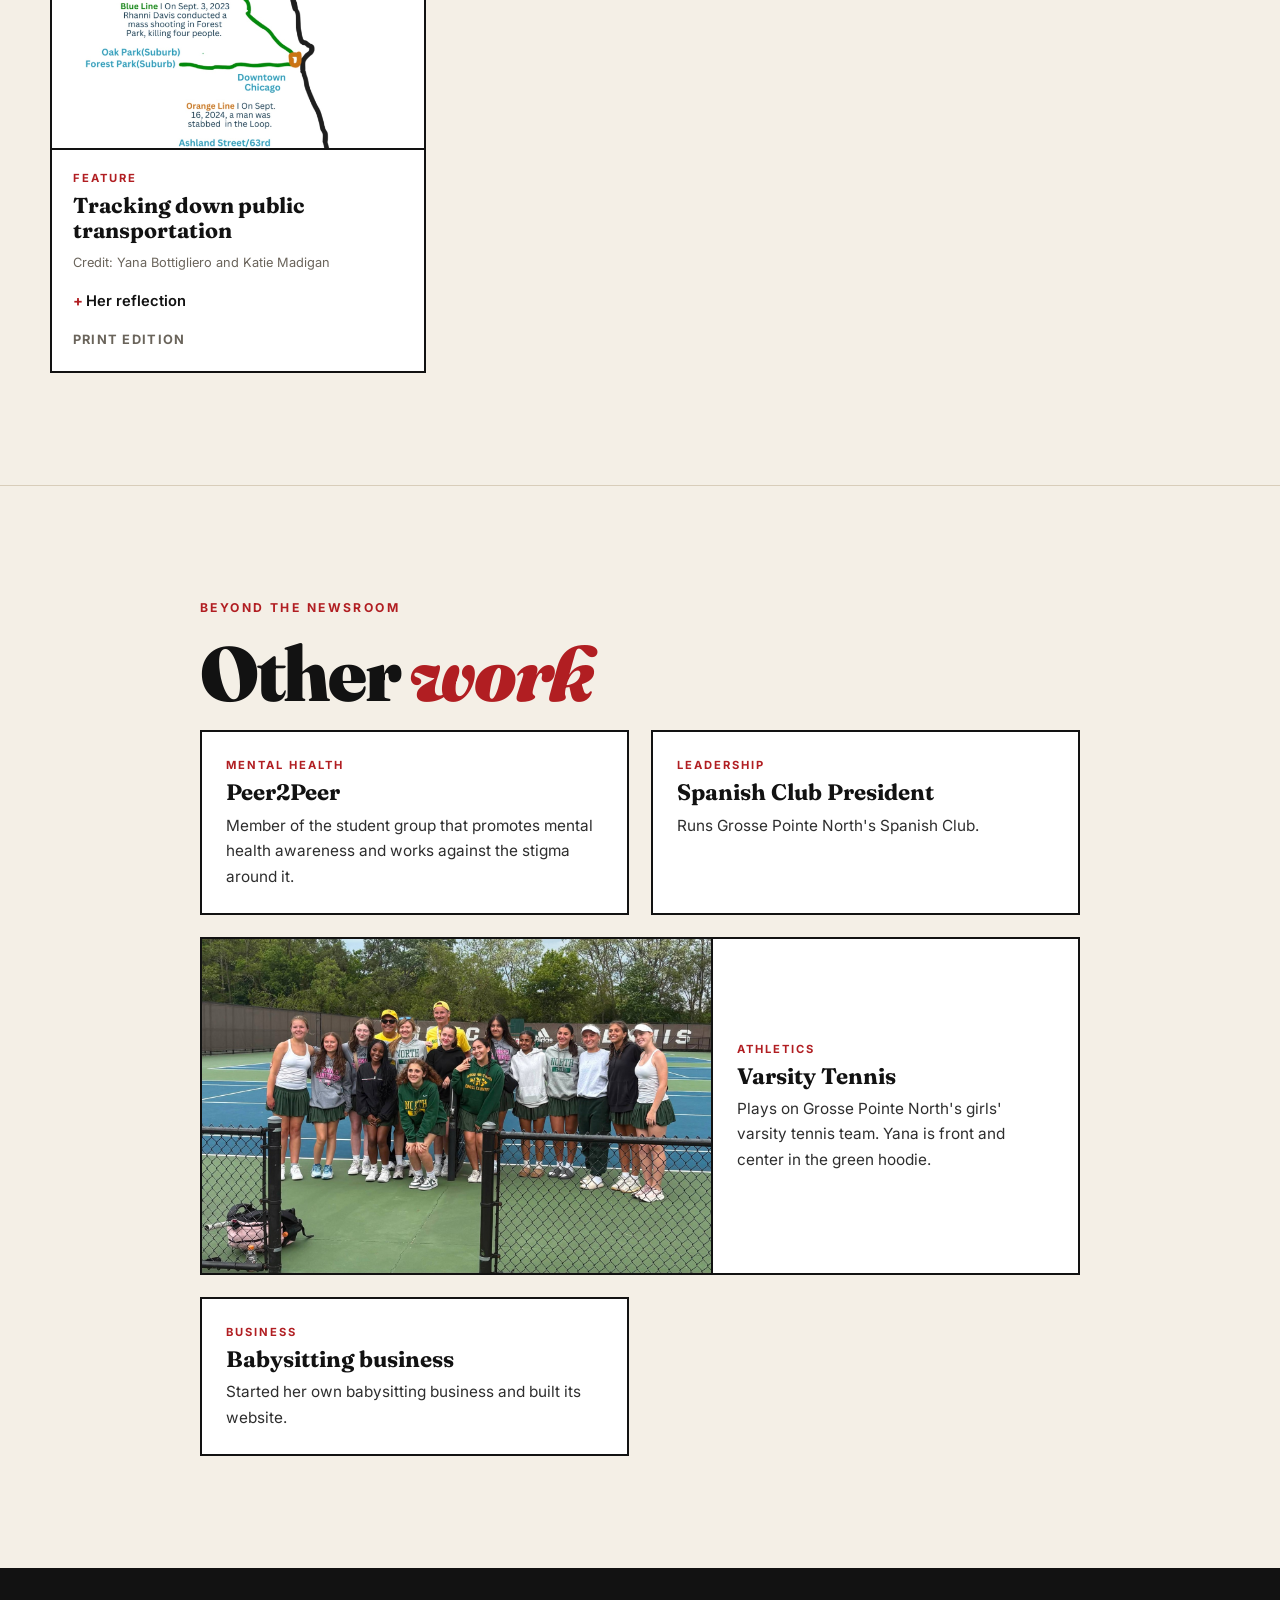
==== commit f52b17b1: "Remove Friendship Factory job Co-Authored-By: Claude Opus 5.5 <noreply@anthropic.com>" ====
--- a/index.html
+++ b/index.html
@@ -250,8 +250,6 @@
           <ul><li>Only high school fellow for most of the campaign</li><li>Re-election campaign for Michigan Senate District 12</li></ul></div>
 
         <h3>Work</h3>
-        <div class="job"><h4>Associate, The Friendship Factory</h4><p class="when">2026 to present</p>
-          <ul><li>Customer service and restocking in retail</li><li>Works children's parties in the party area and at outside events</li><li>Braiding, temporary tattoos, manicures and pedicures for parties and walk-ins</li></ul></div>
         <div class="job"><h4>Camp Counselor, The Neighborhood Club</h4><p class="when">2024 to 2025</p>
           <ul><li>Led activities for campers as young as four</li><li>Helped organize field trips and outings</li><li>Resolved conflicts between campers</li></ul></div>
         <div class="job"><h4>Babysitter, self-employed</h4><p class="when">2023 to present</p>
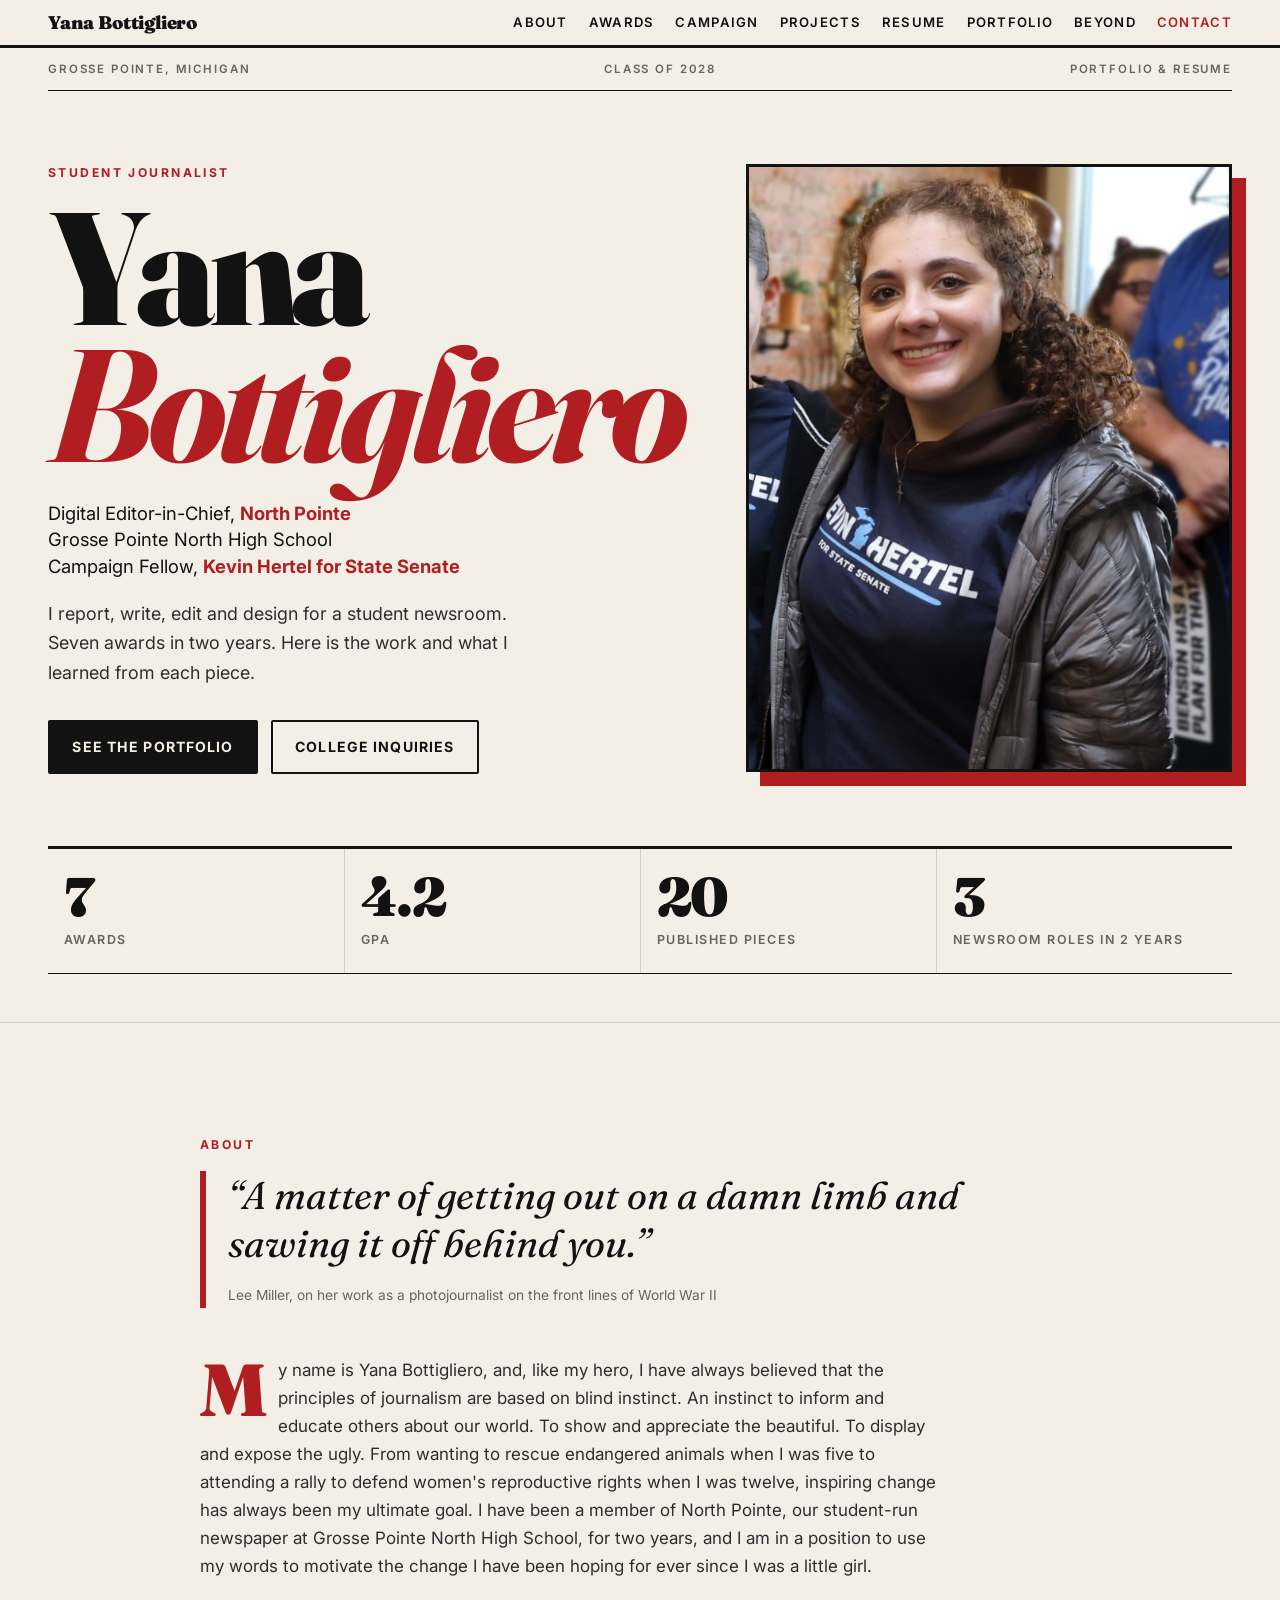
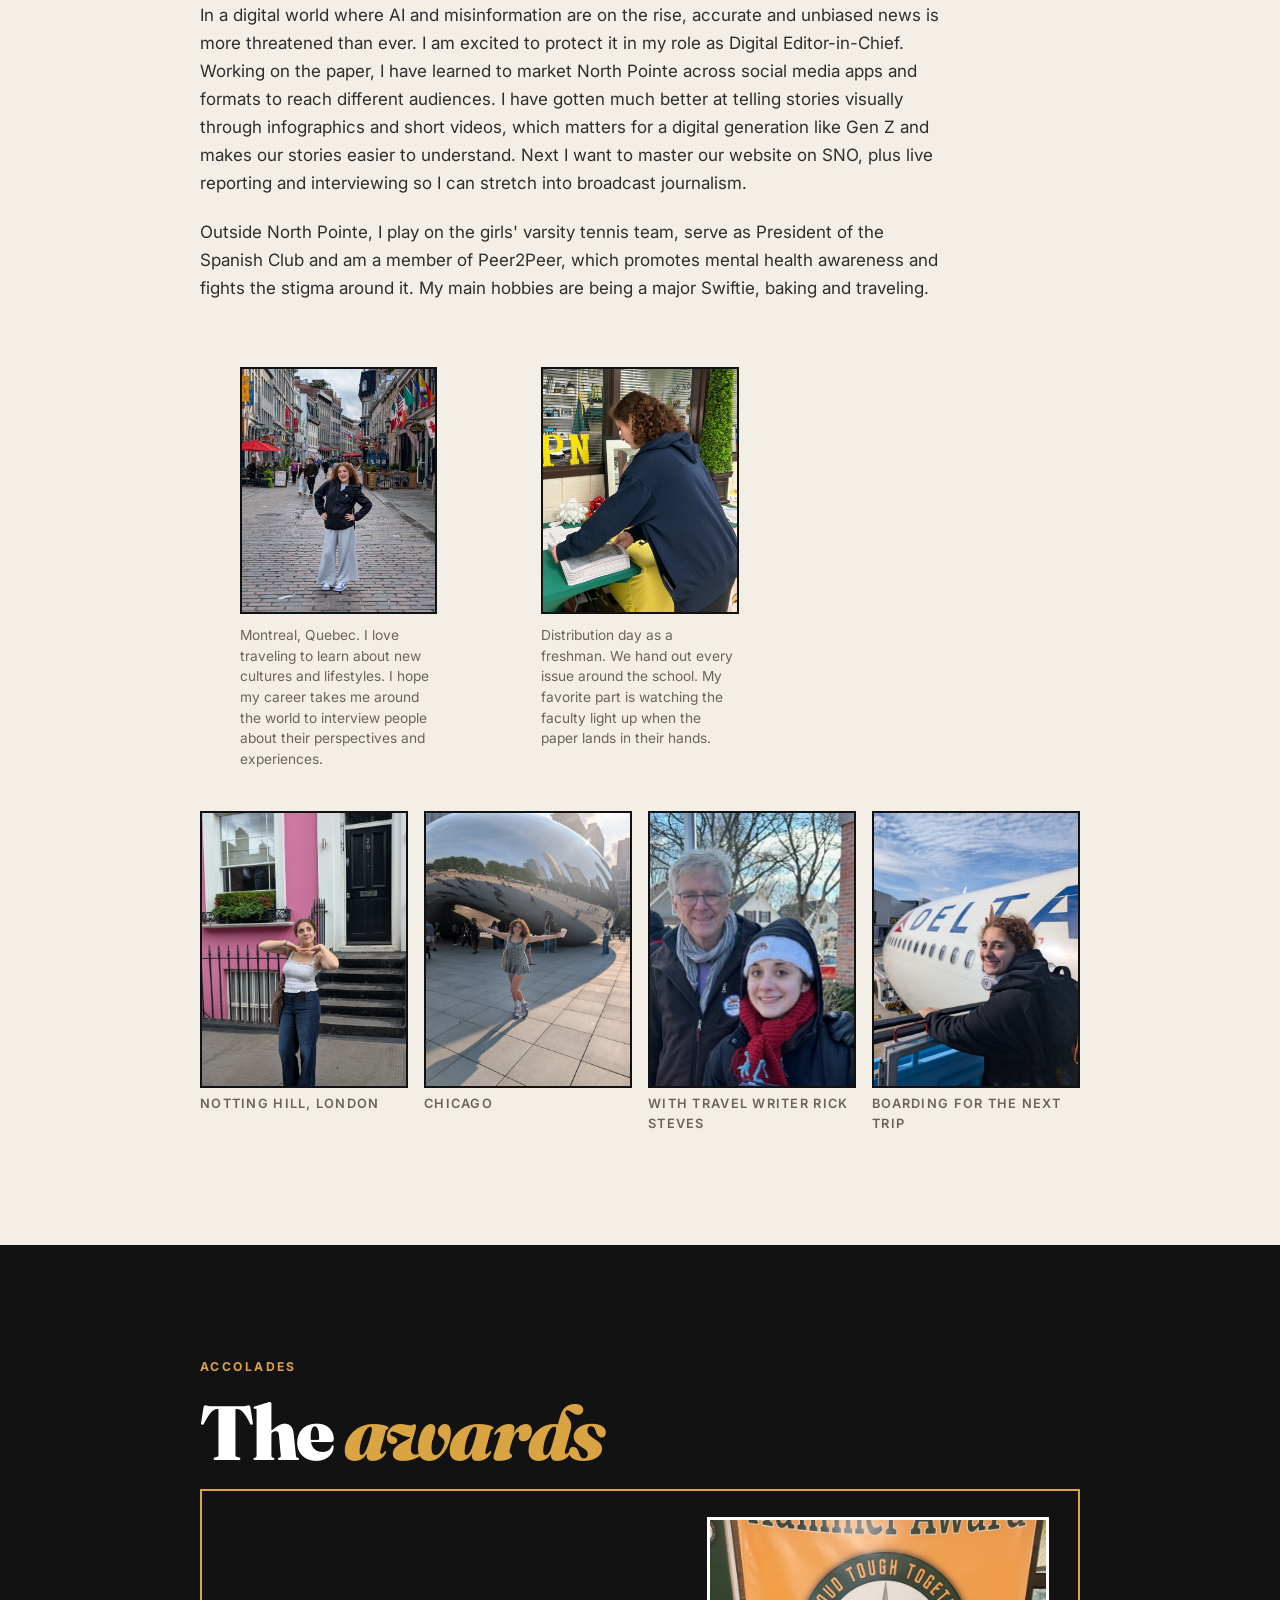
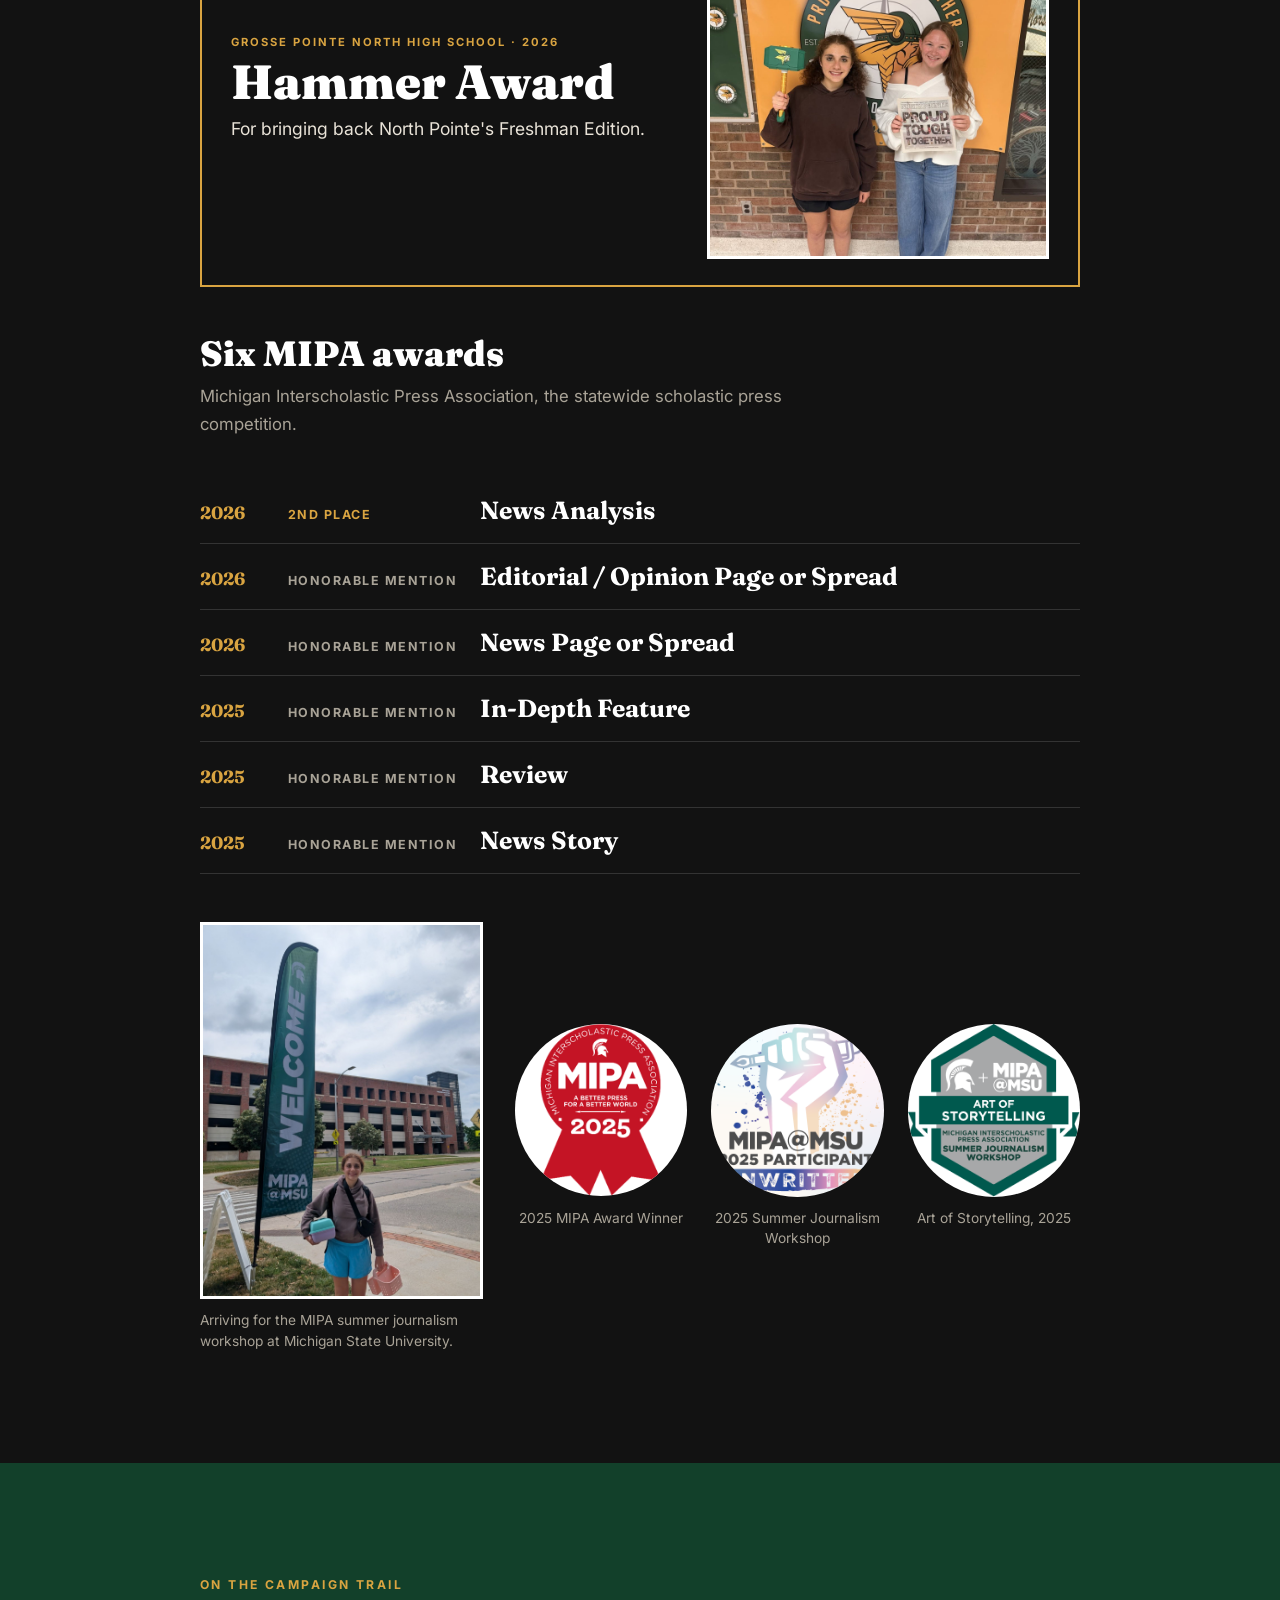
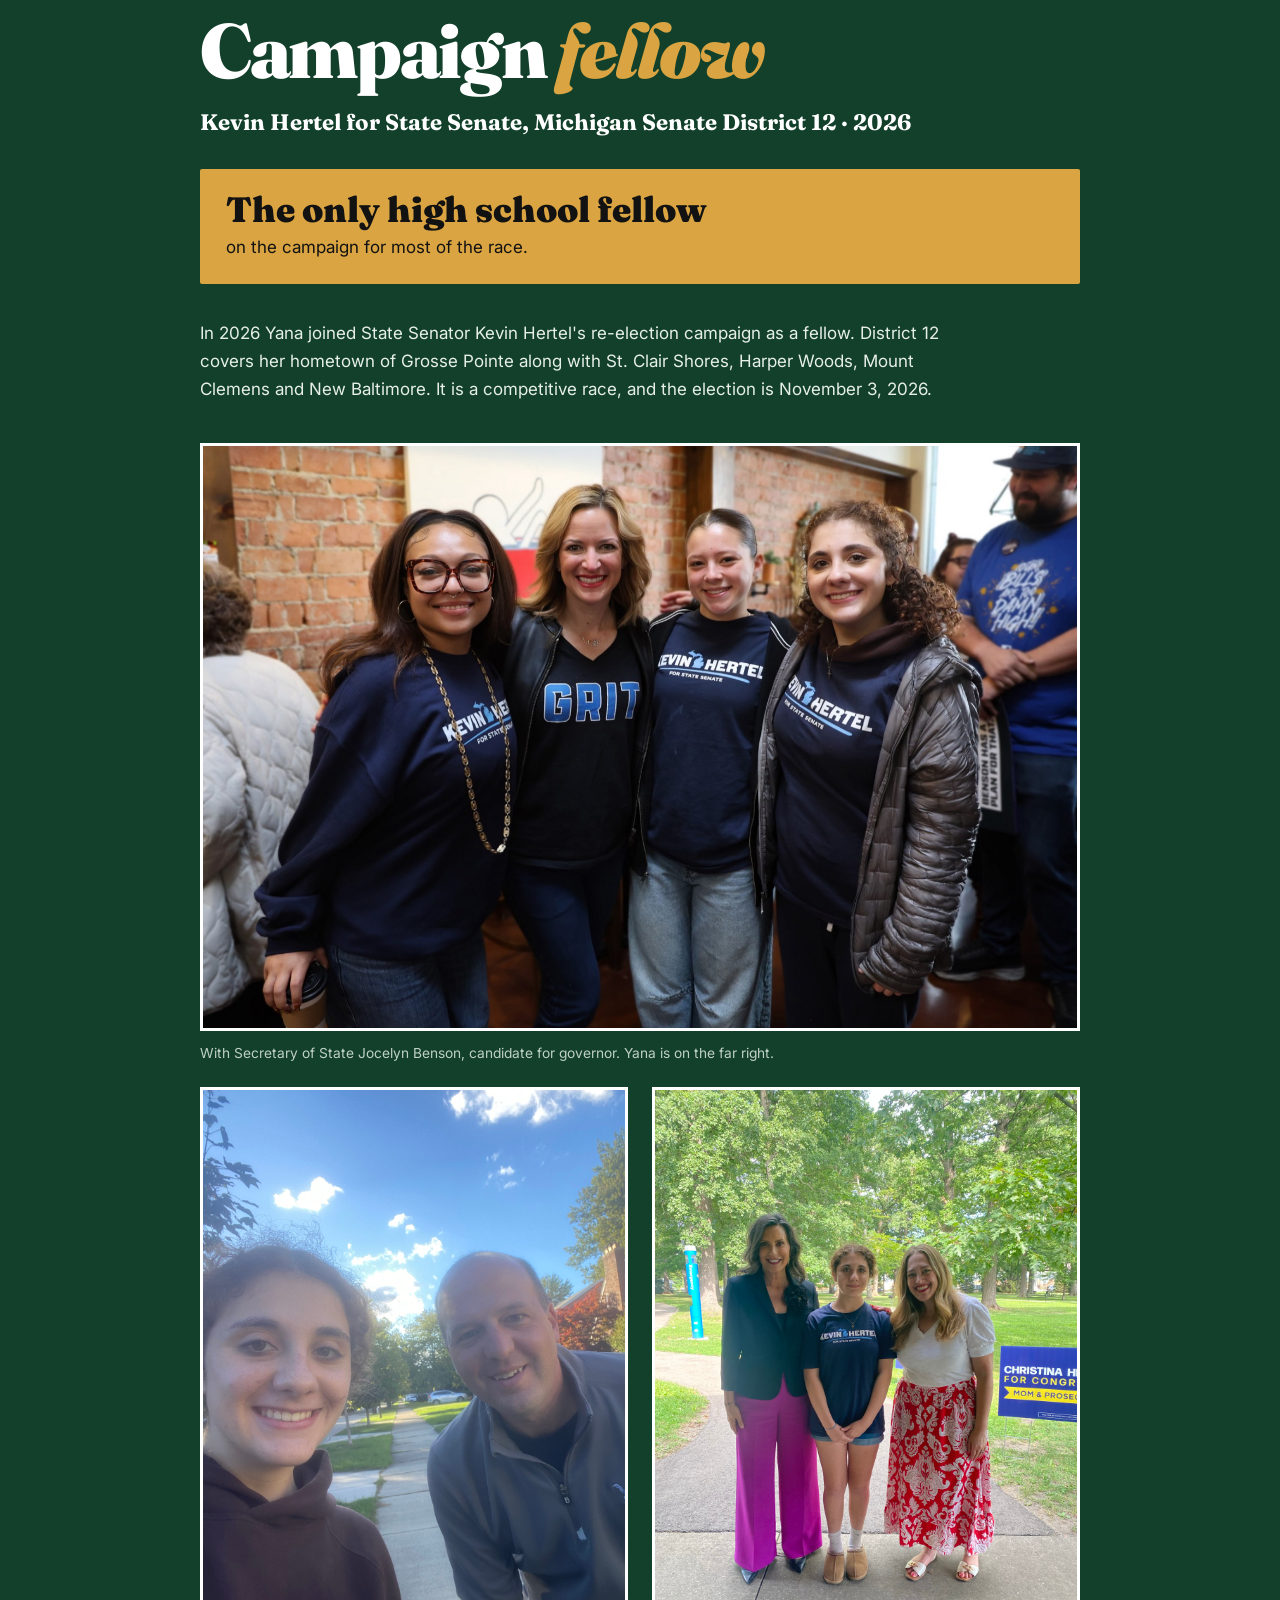
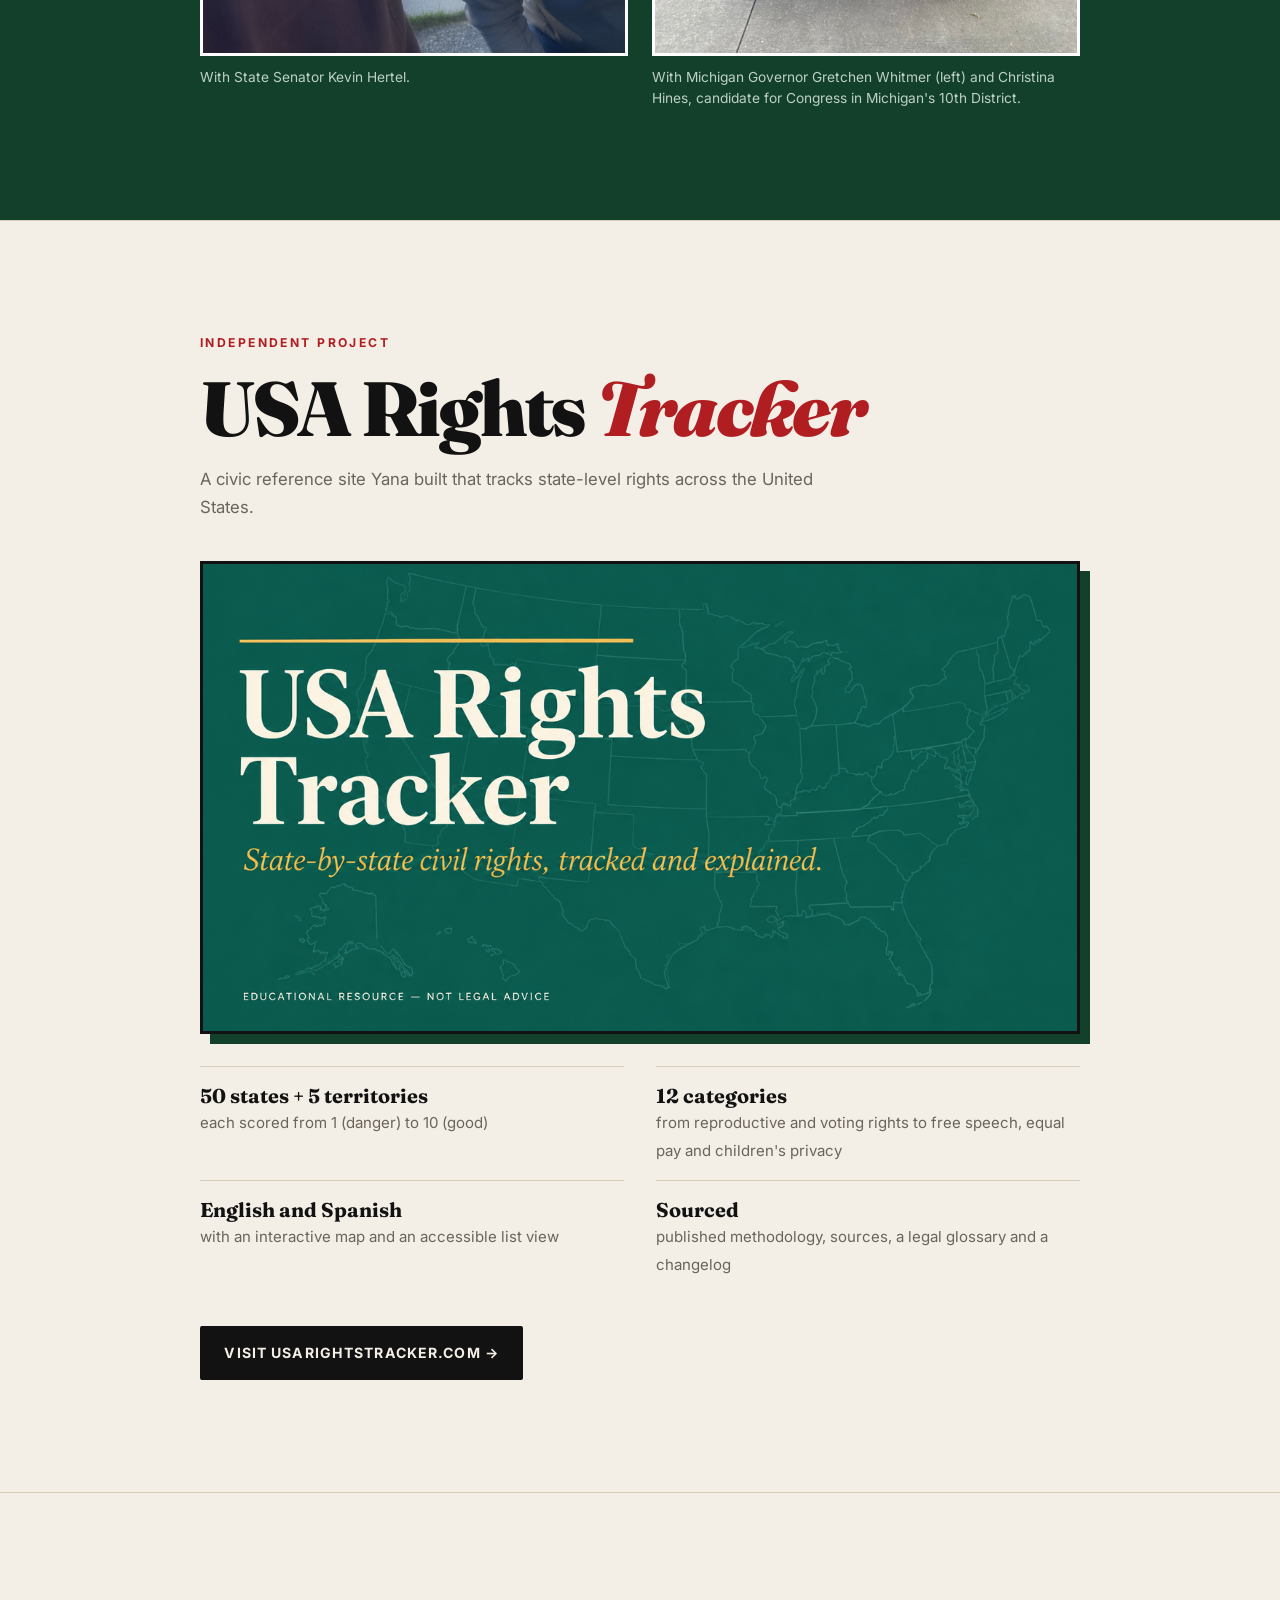
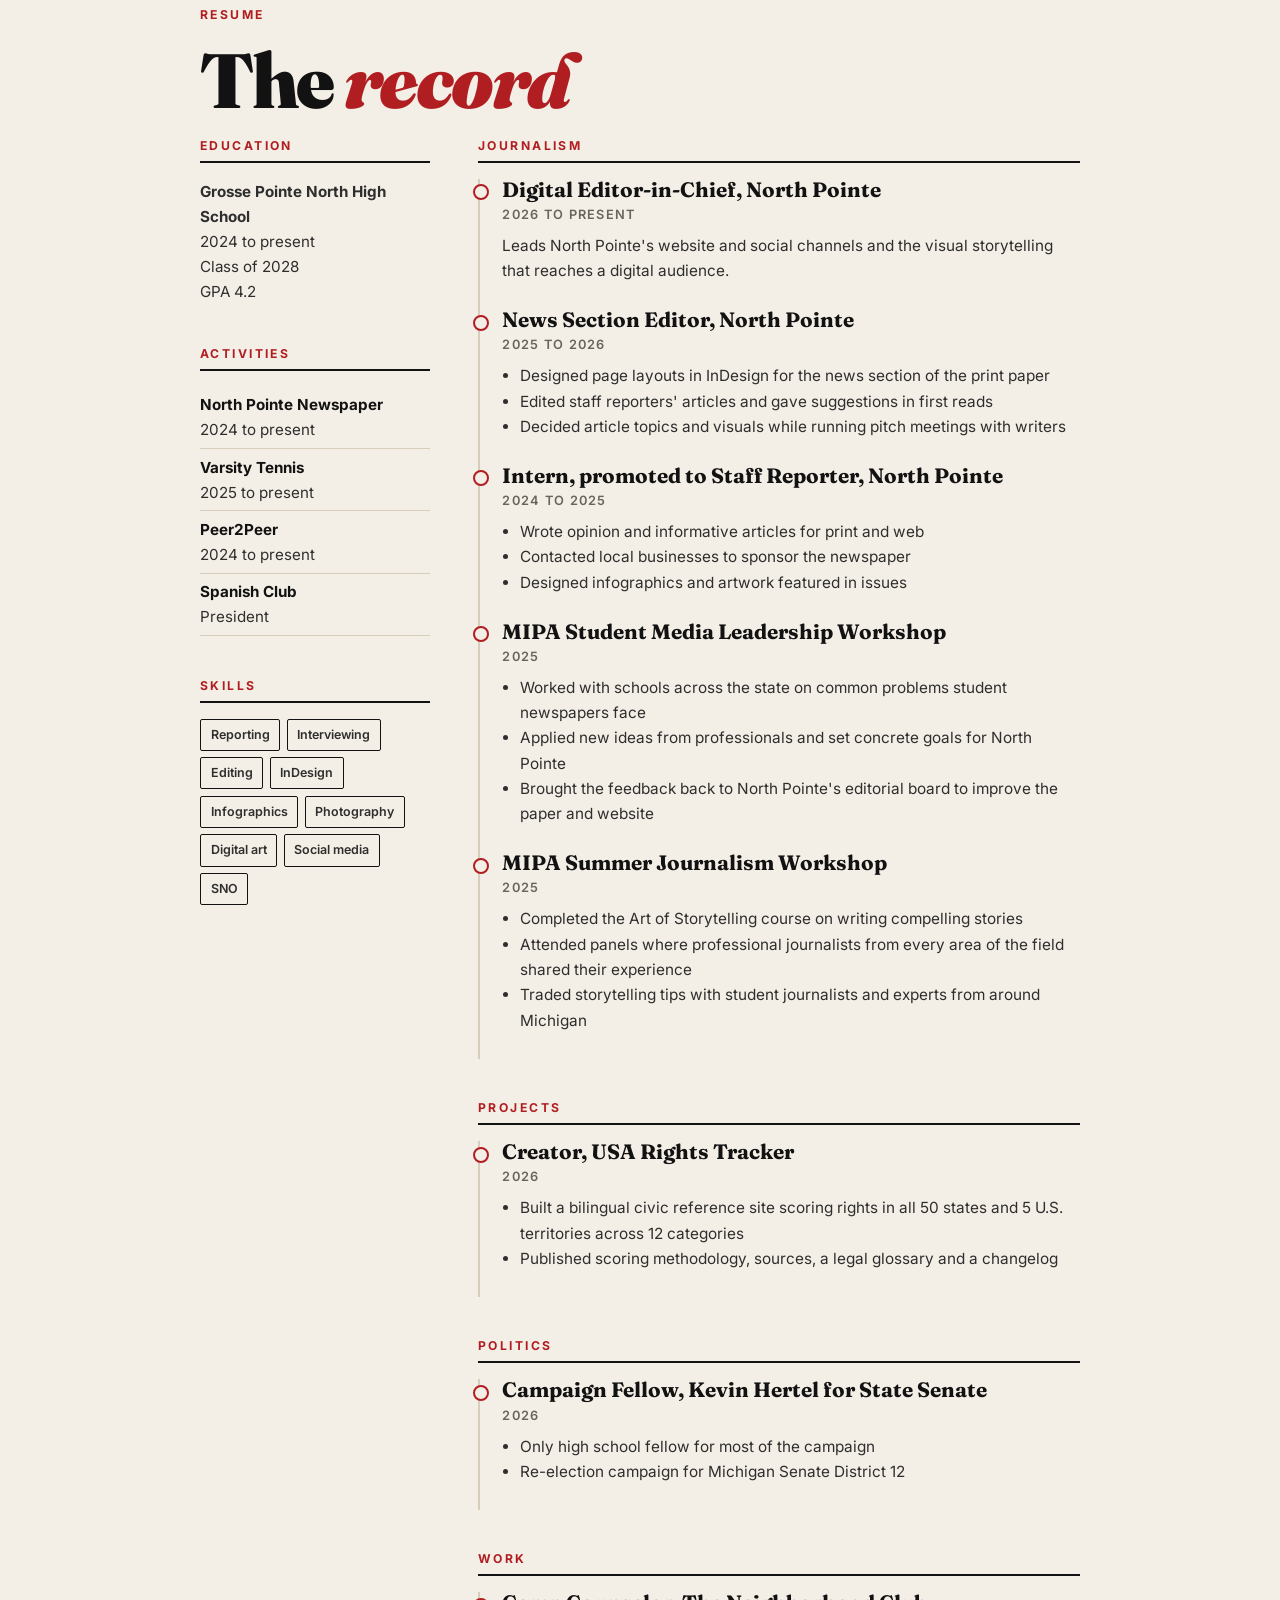
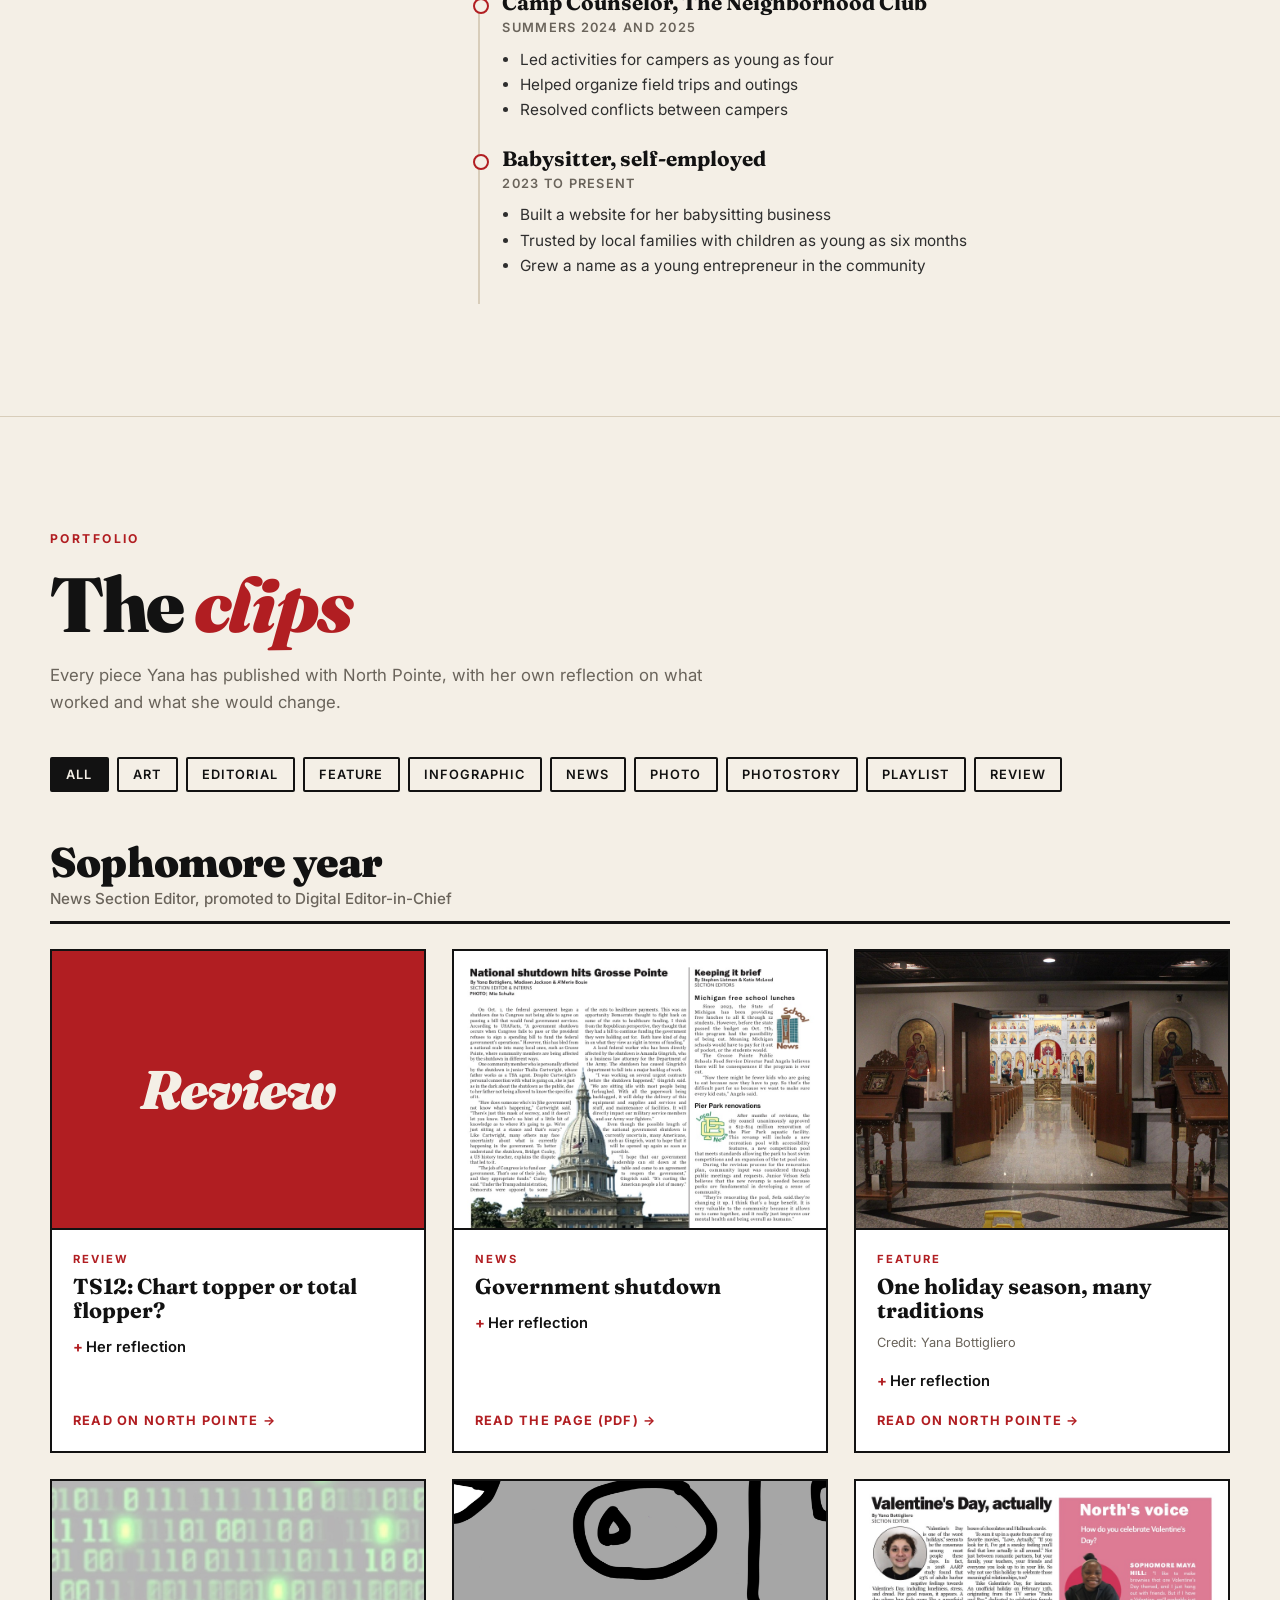
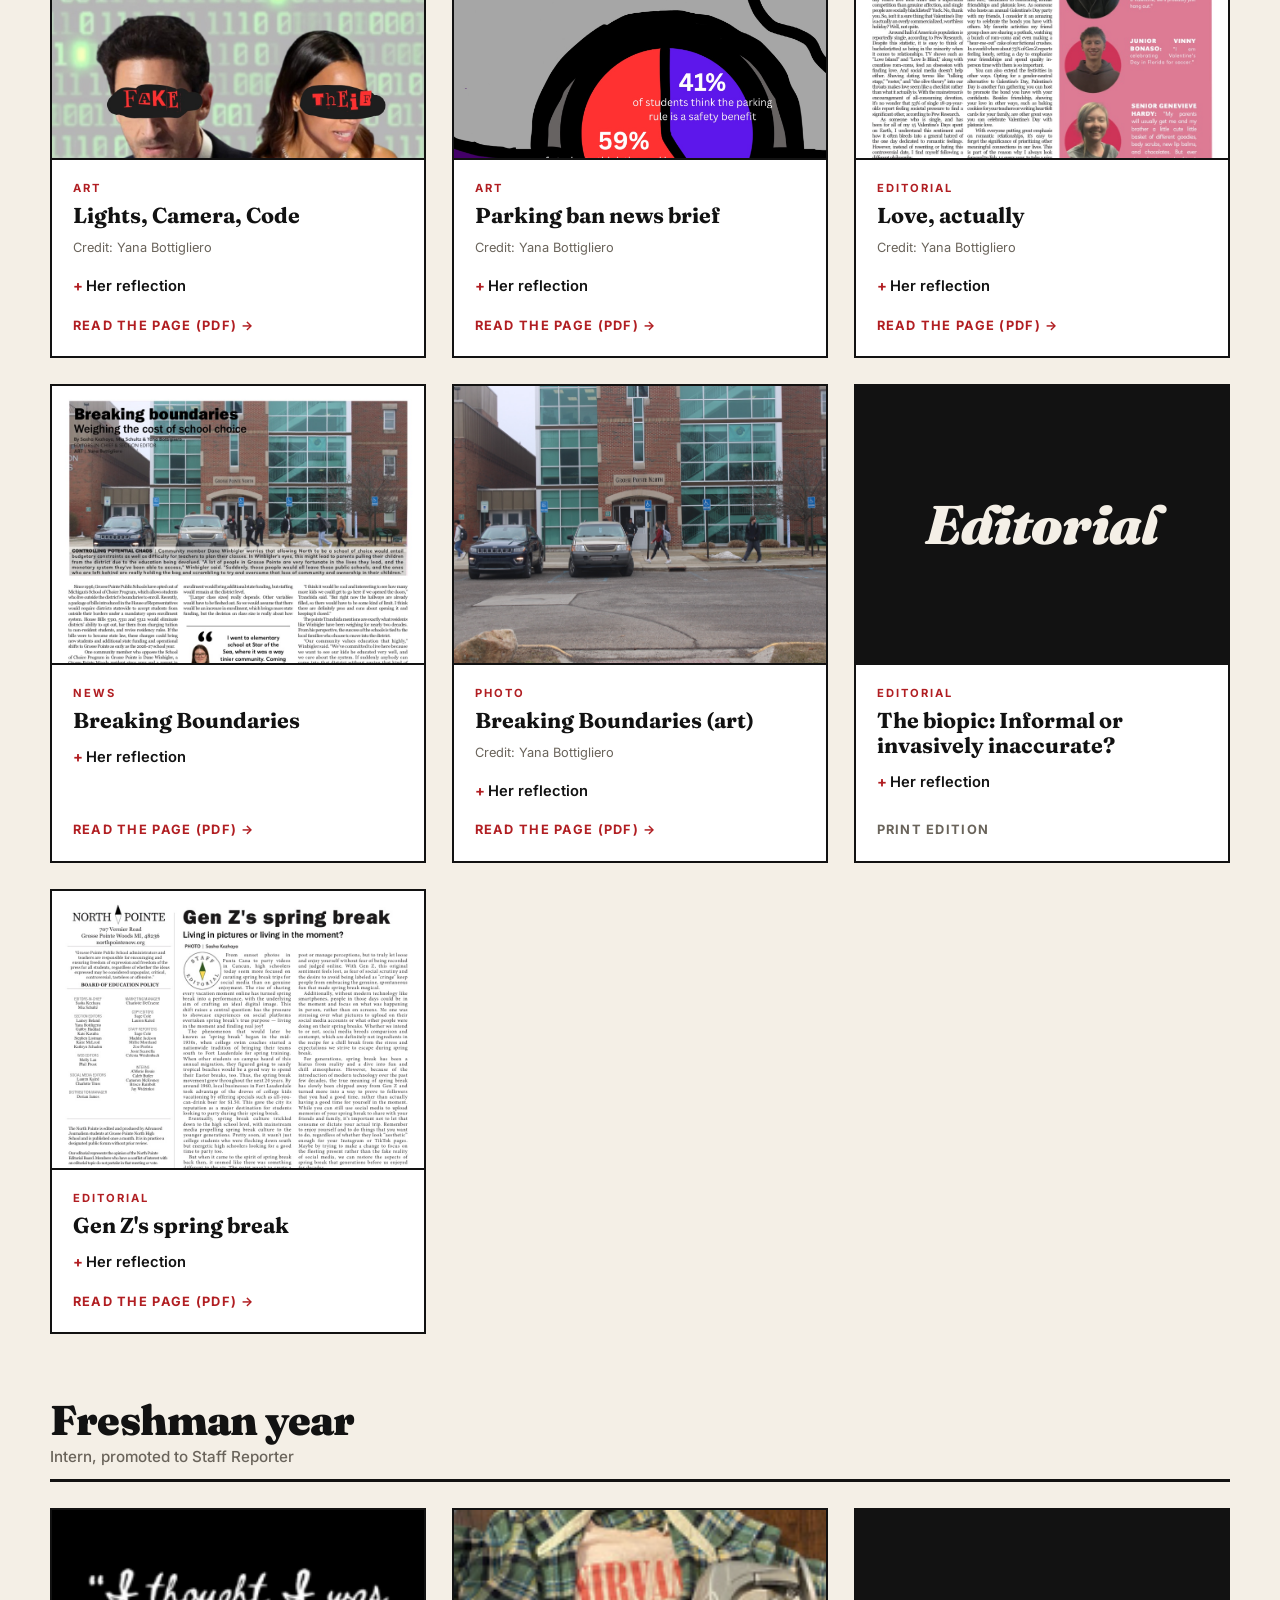
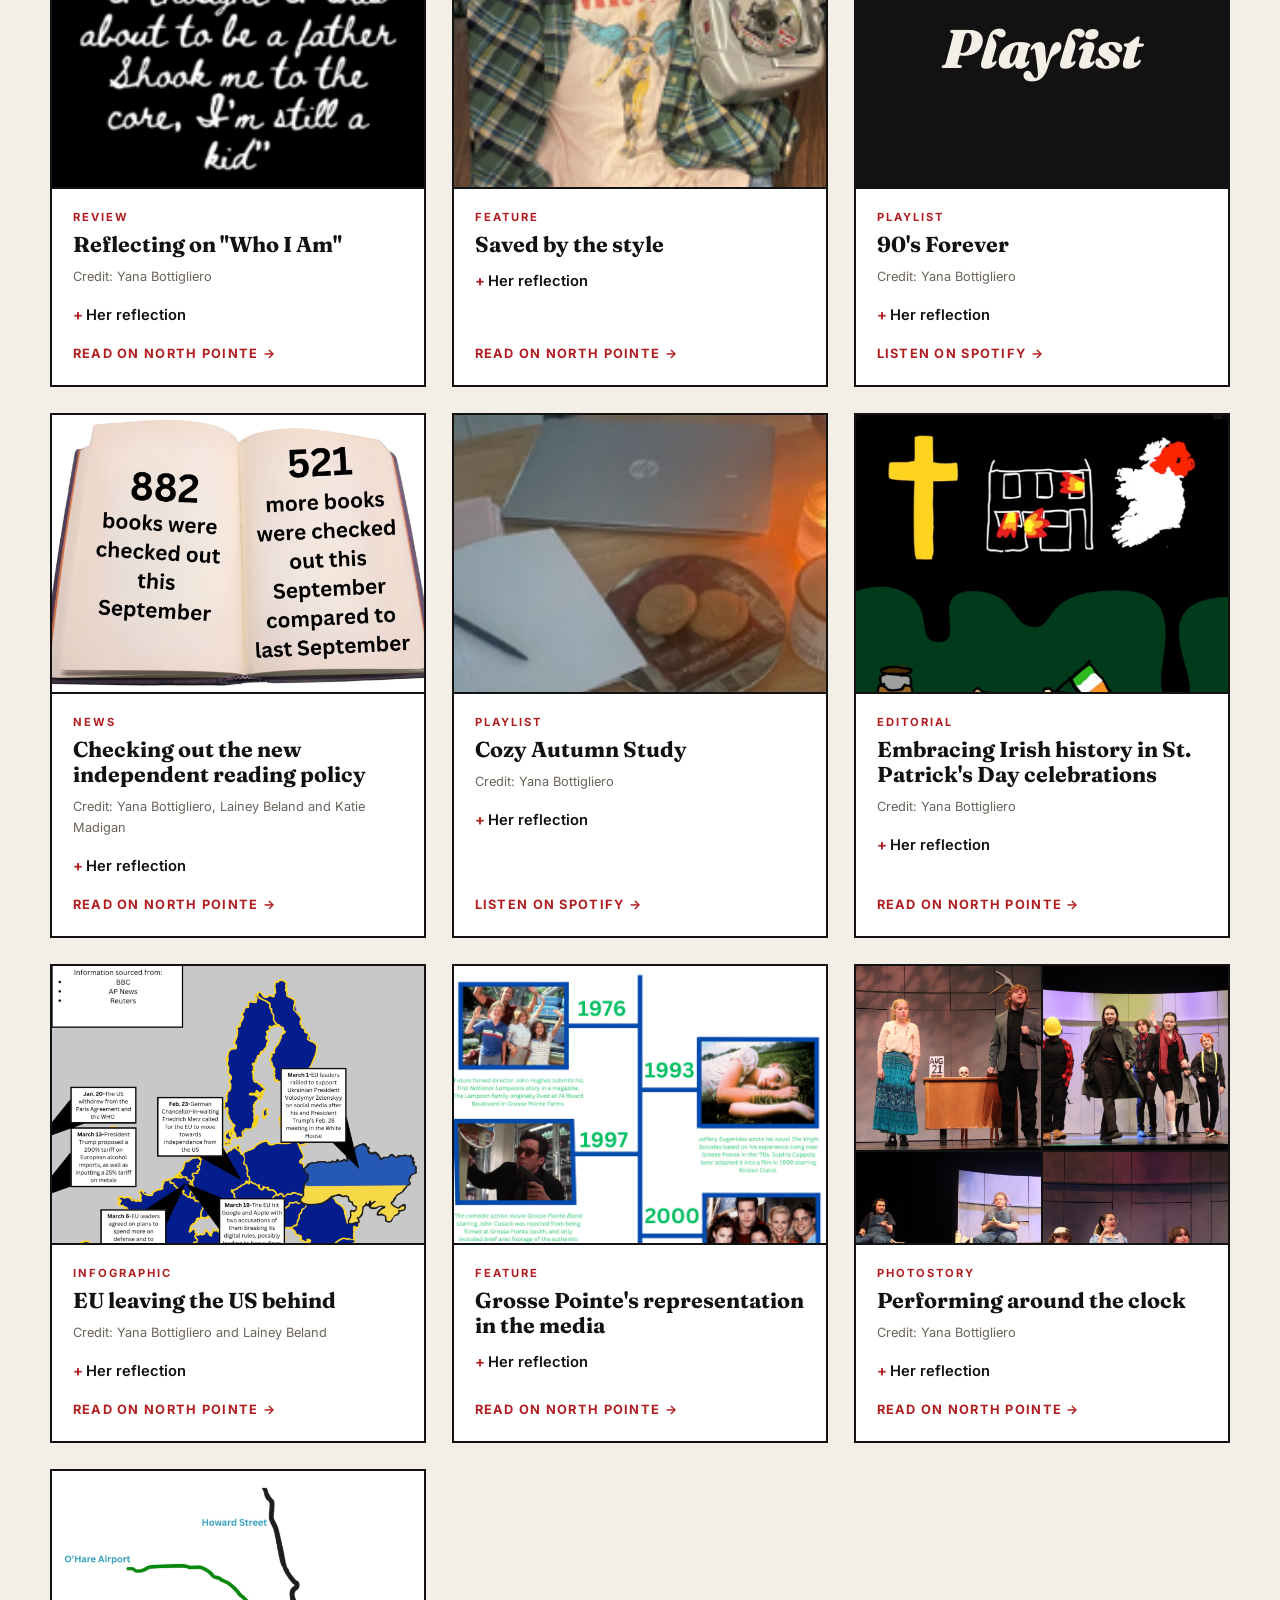
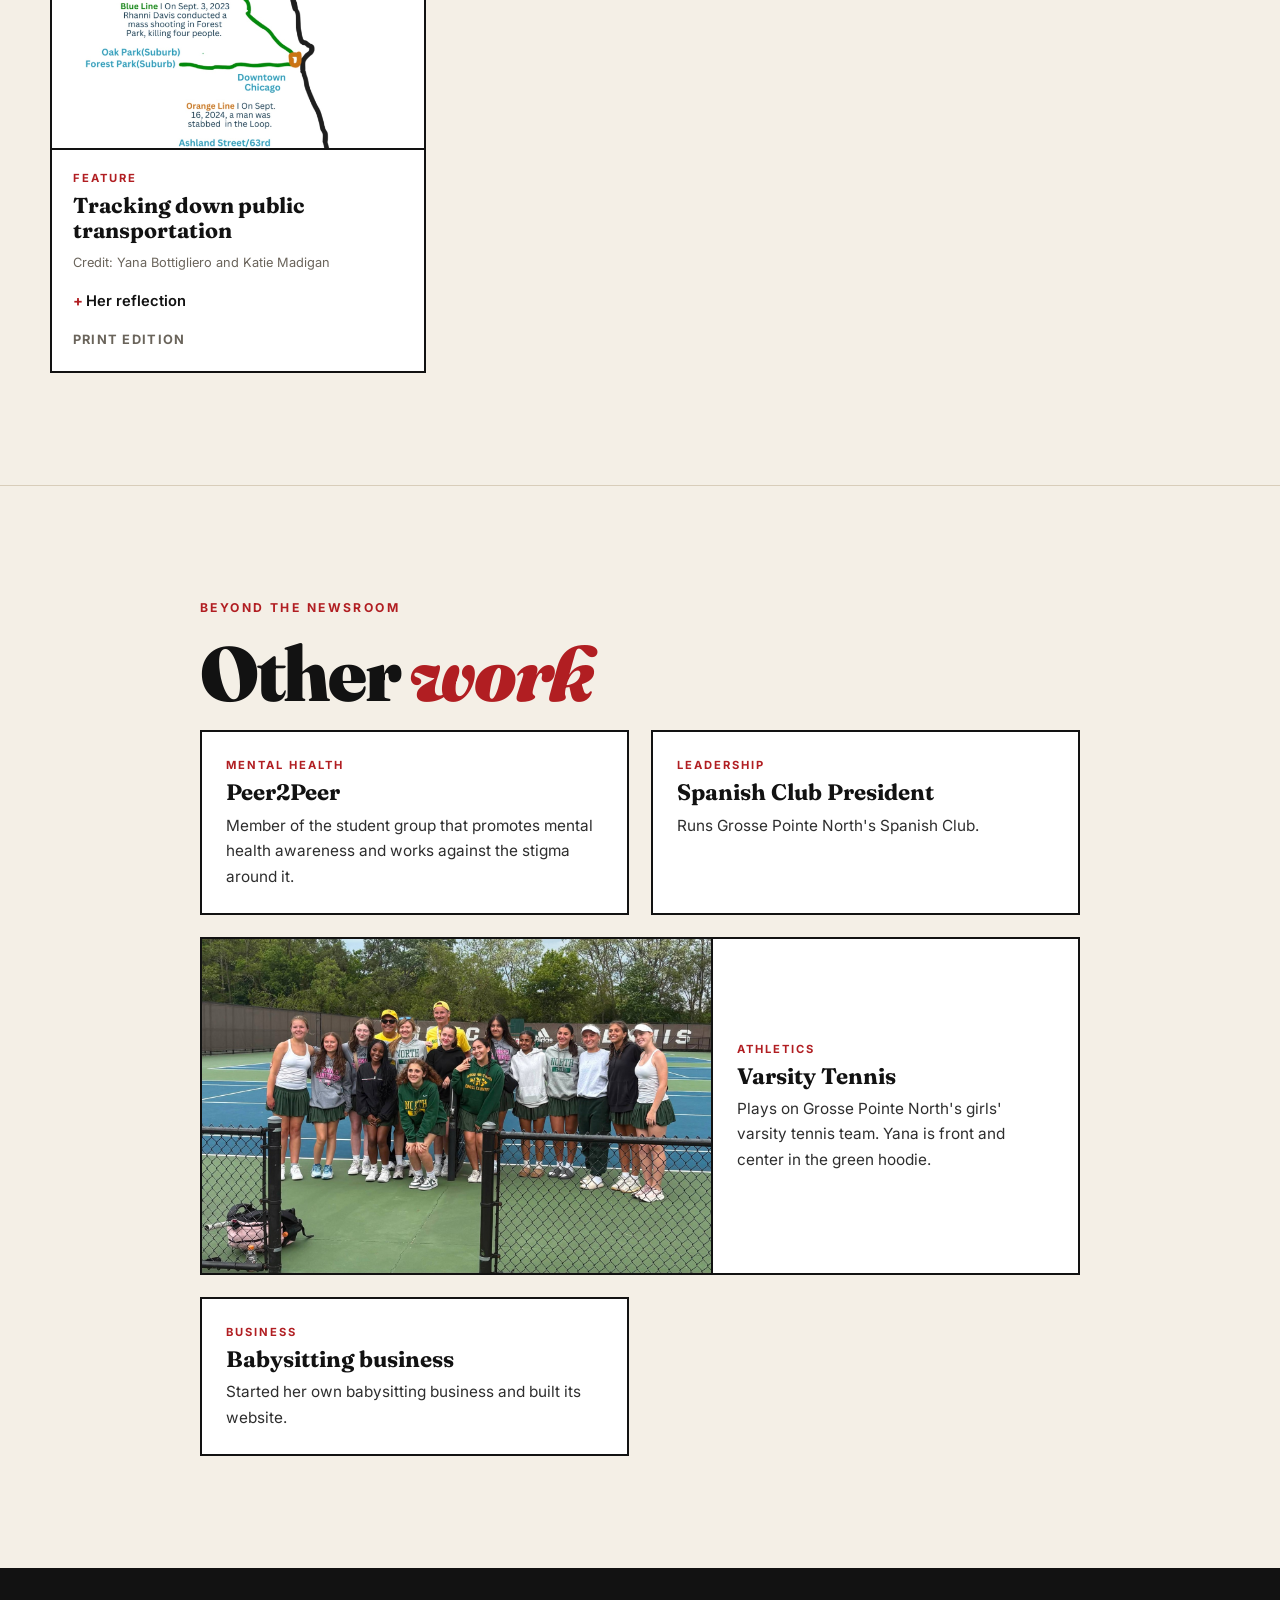
==== commit f62766e6: "Clarify camp counselor dates as two summers Co-Authored-By: Claude Opus 5.5 <noreply@anthropic.com>" ====
--- a/index.html
+++ b/index.html
@@ -250,7 +250,7 @@
           <ul><li>Only high school fellow for most of the campaign</li><li>Re-election campaign for Michigan Senate District 12</li></ul></div>
 
         <h3>Work</h3>
-        <div class="job"><h4>Camp Counselor, The Neighborhood Club</h4><p class="when">2024 to 2025</p>
+        <div class="job"><h4>Camp Counselor, The Neighborhood Club</h4><p class="when">Summers 2024 and 2025</p>
           <ul><li>Led activities for campers as young as four</li><li>Helped organize field trips and outings</li><li>Resolved conflicts between campers</li></ul></div>
         <div class="job"><h4>Babysitter, self-employed</h4><p class="when">2023 to present</p>
           <ul><li>Built a website for her babysitting business</li><li>Trusted by local families with children as young as six months</li><li>Grew a name as a young entrepreneur in the community</li></ul></div>
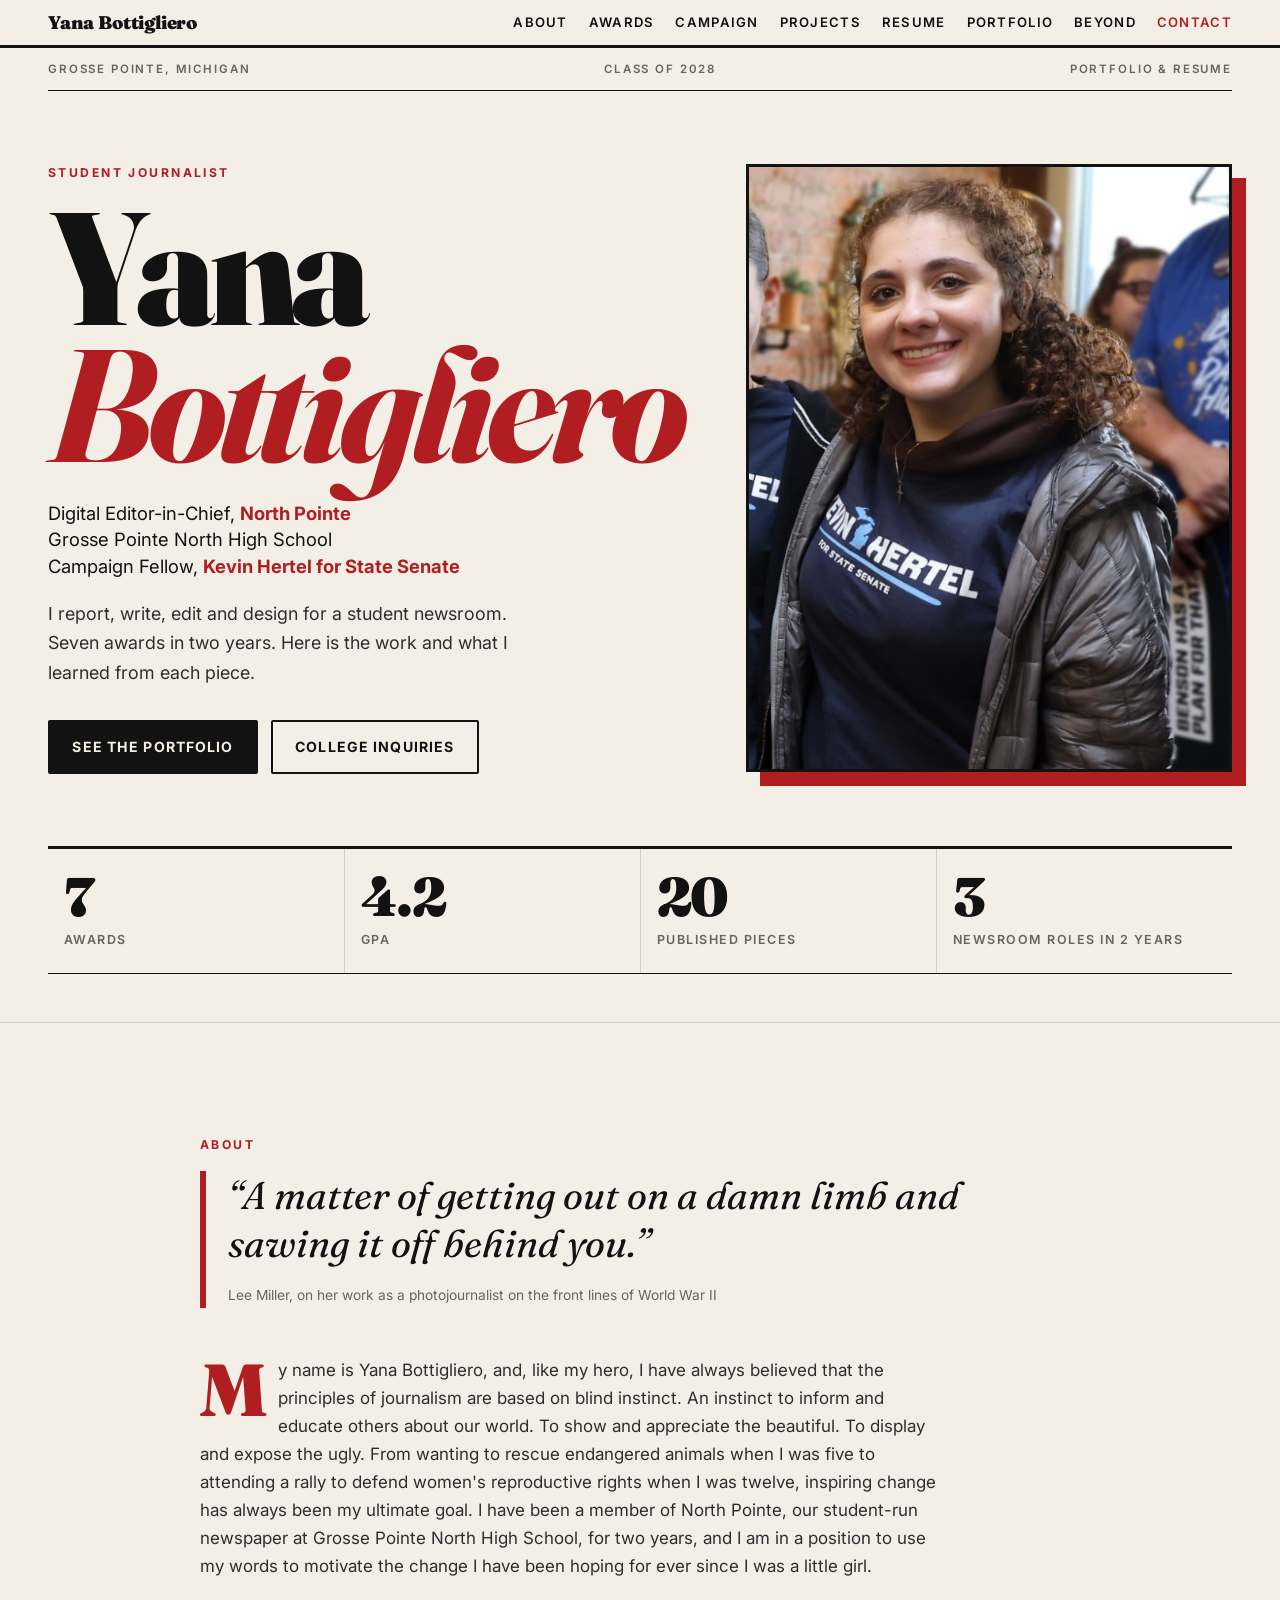
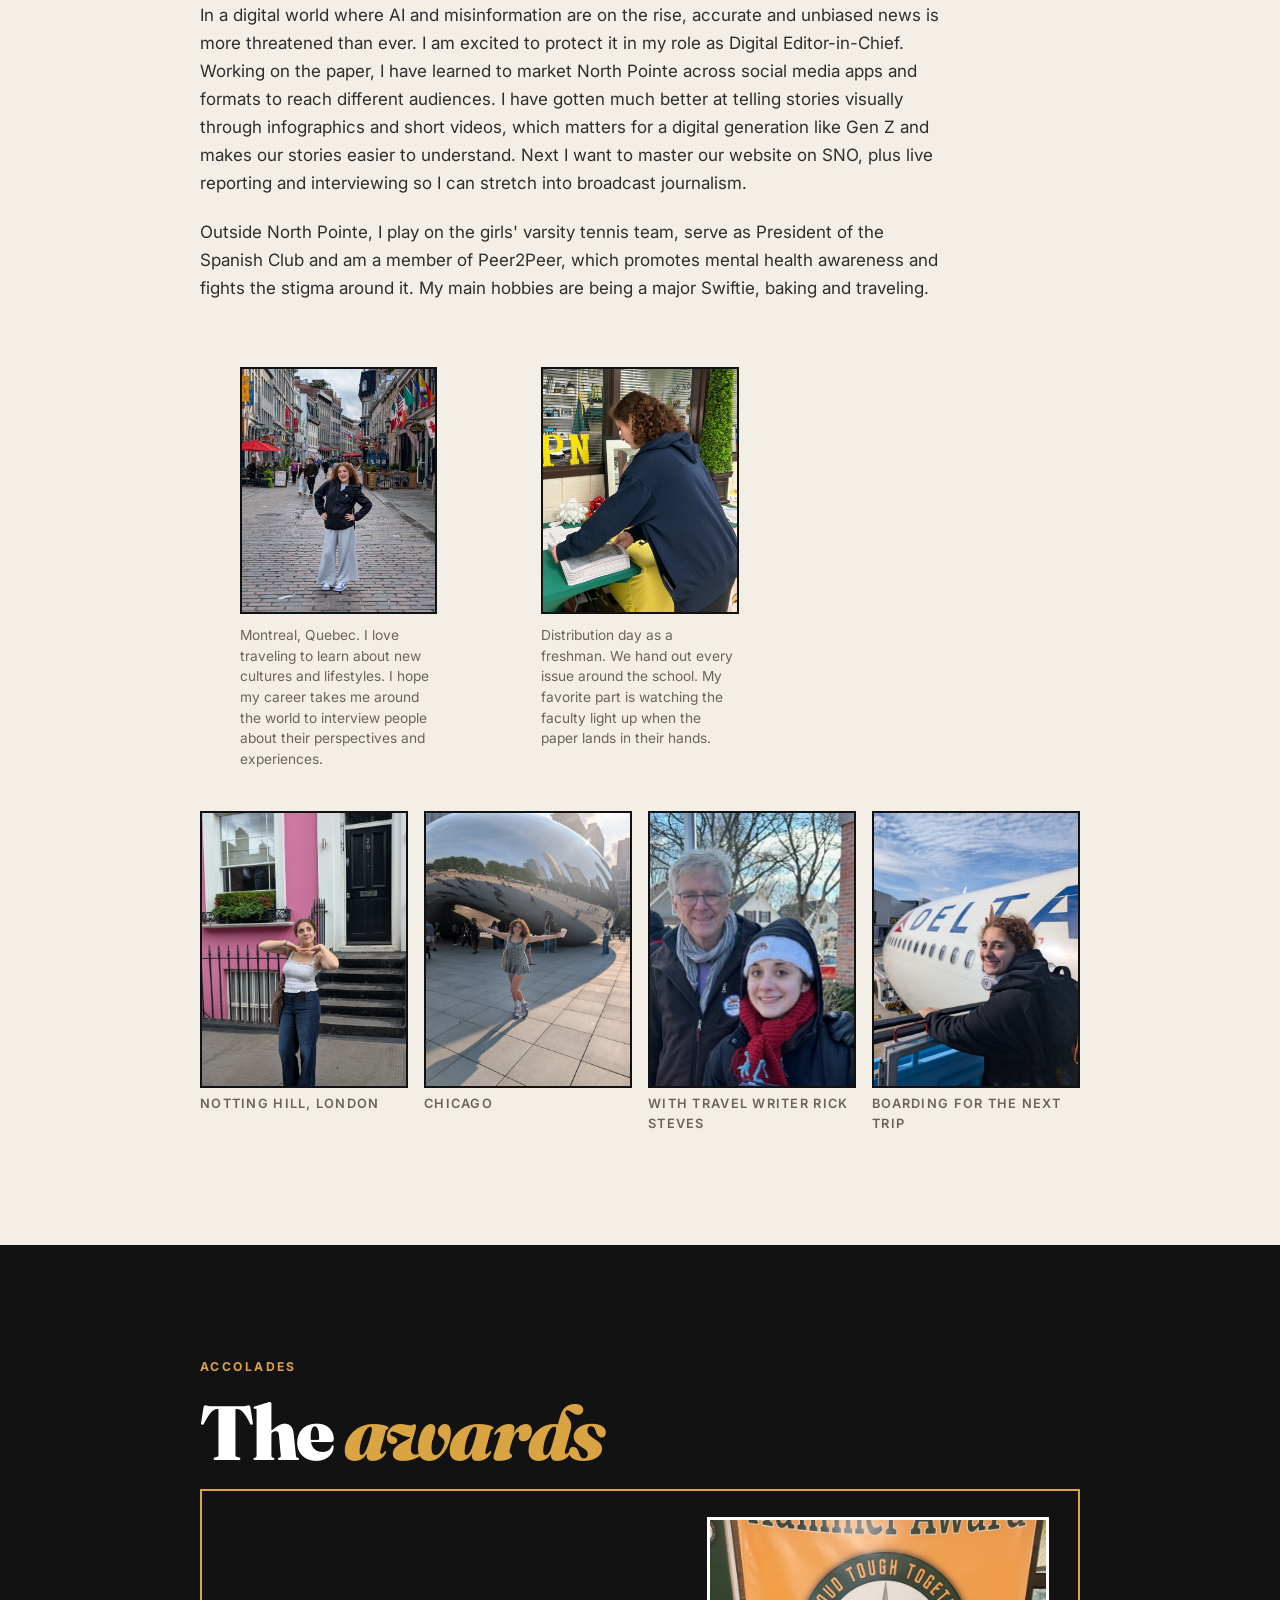
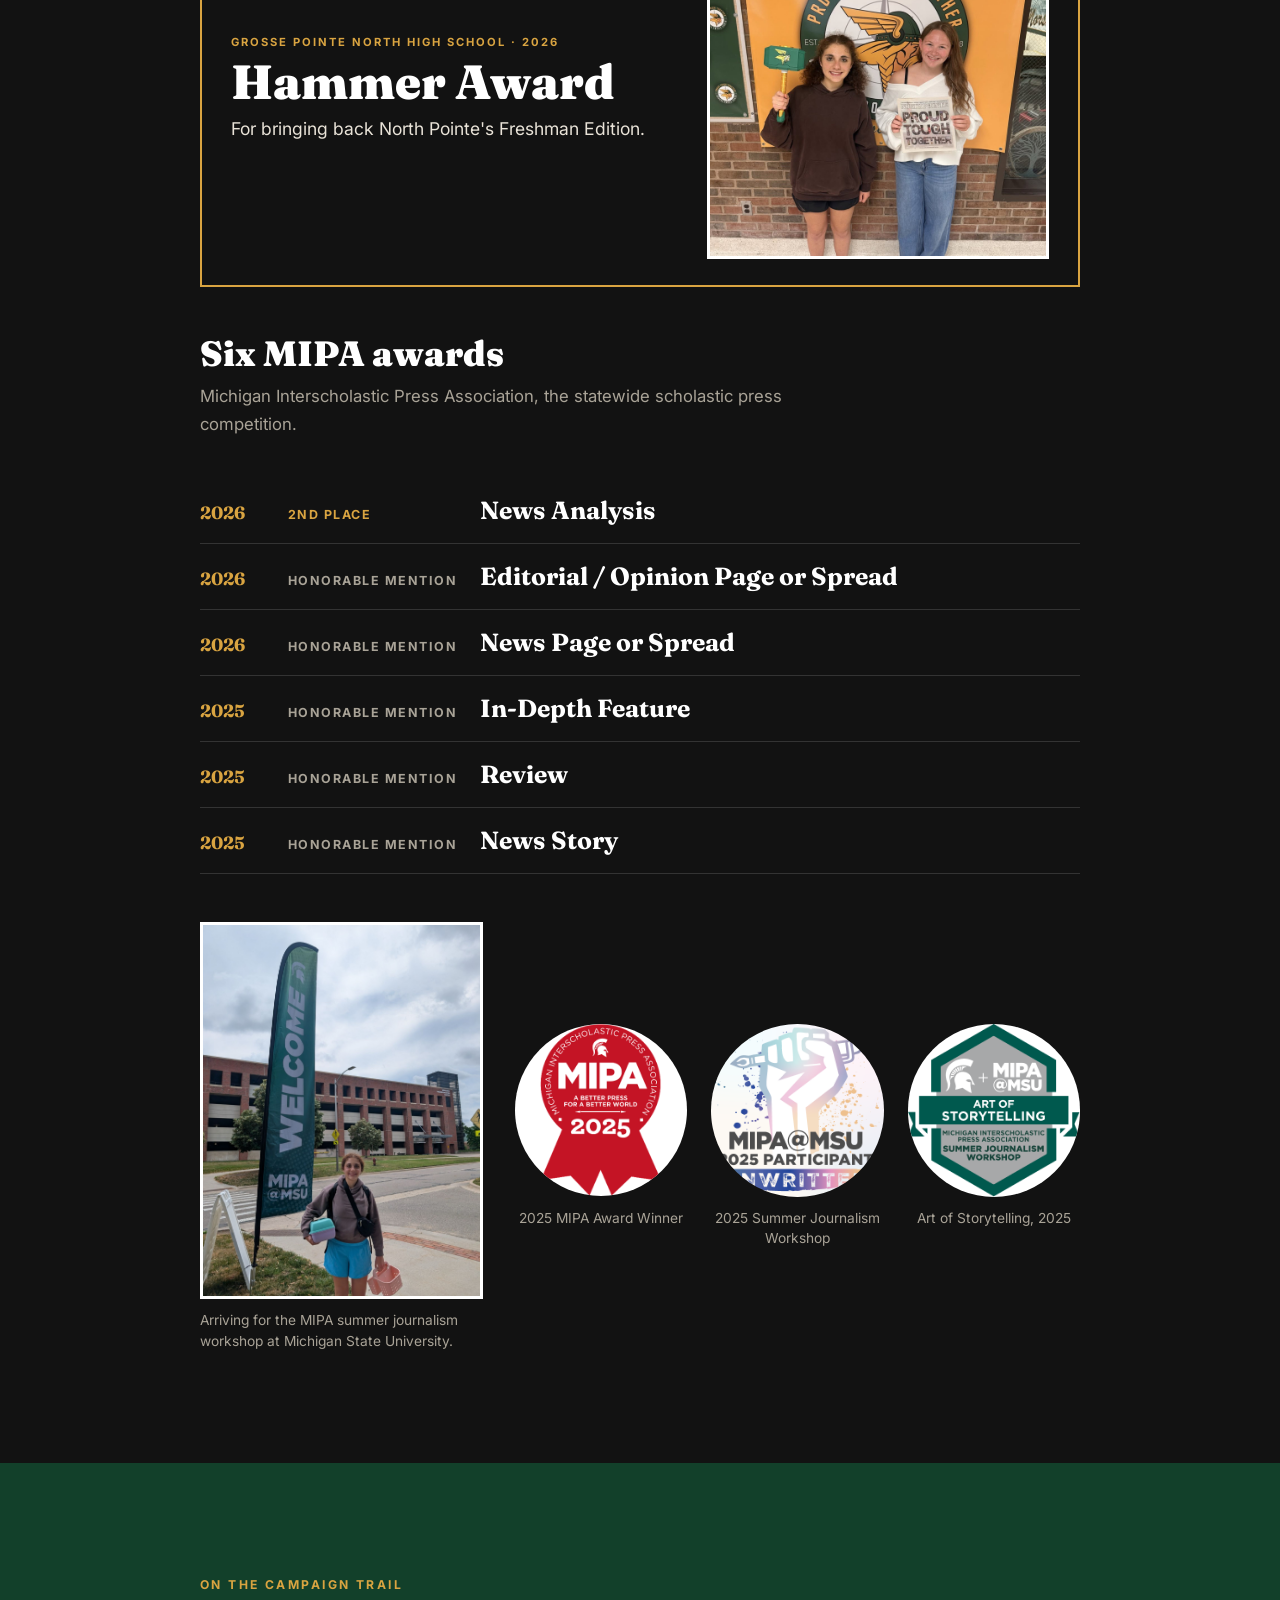
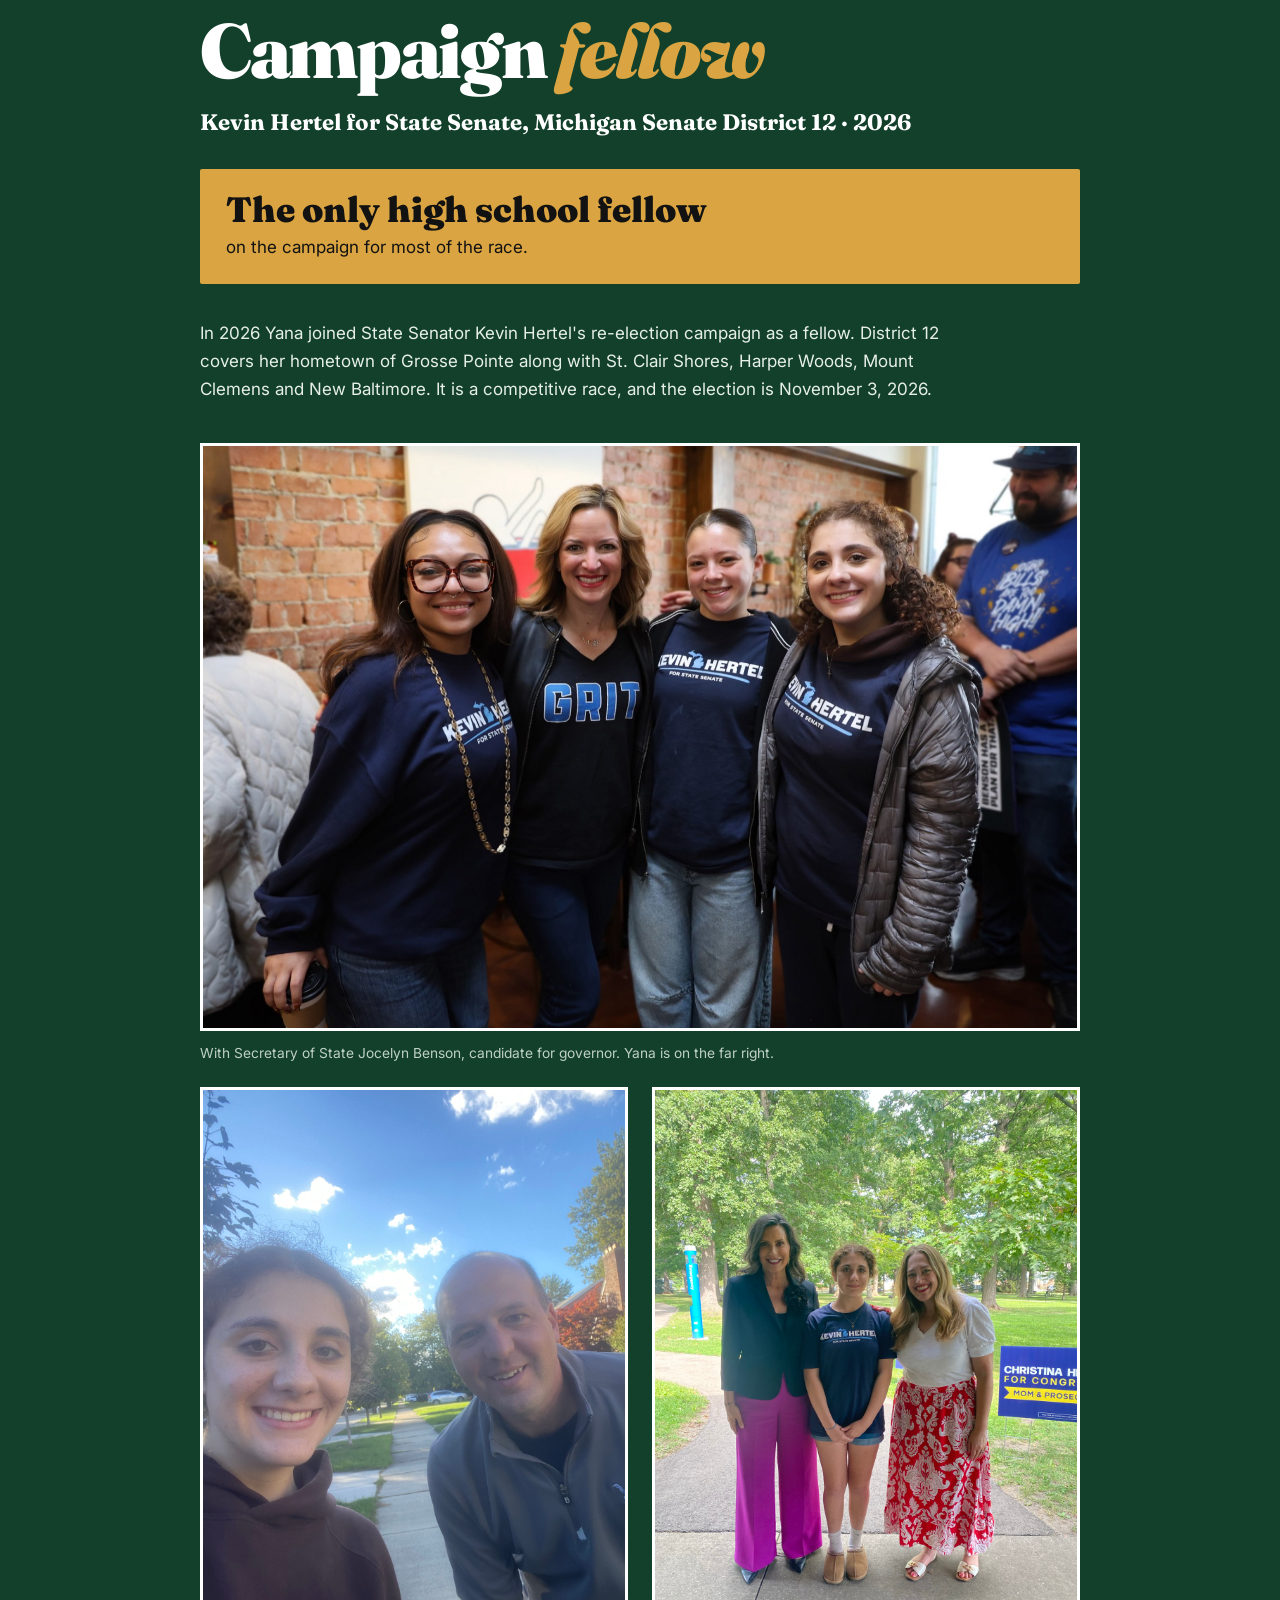
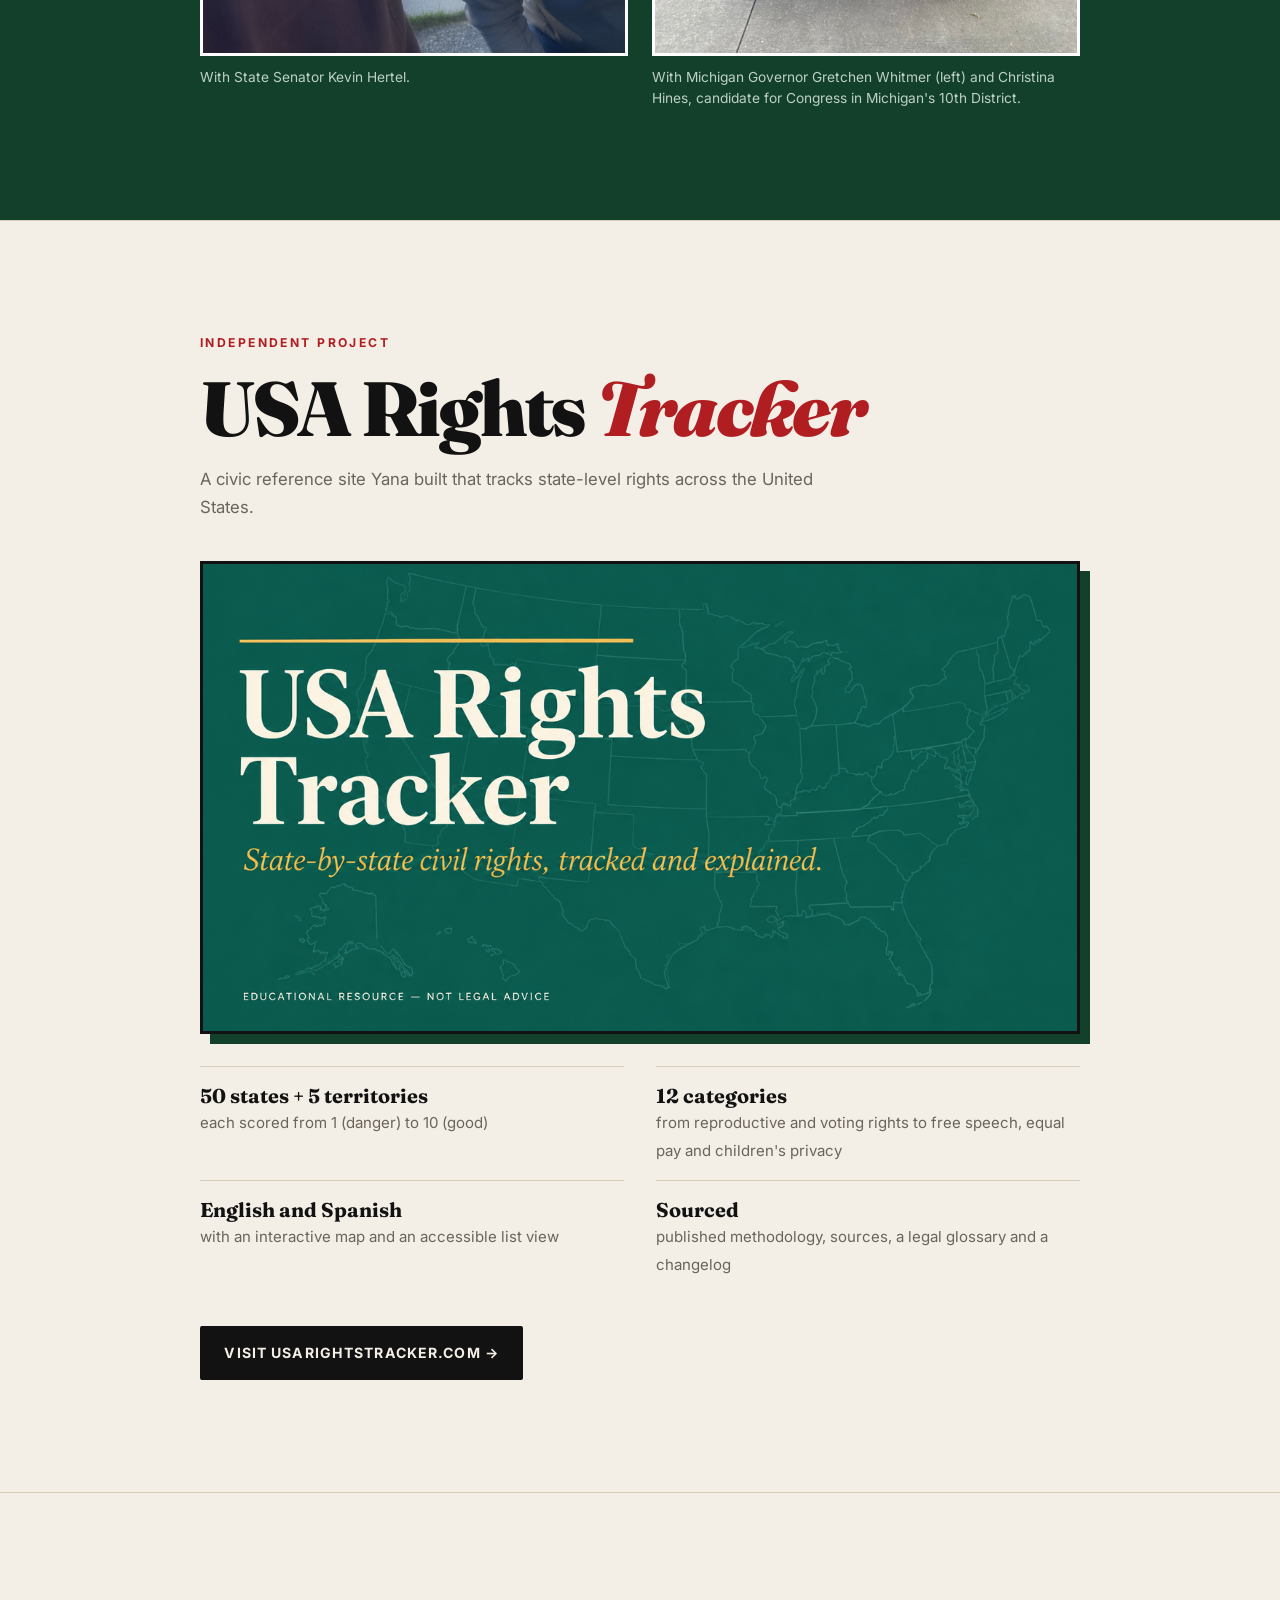
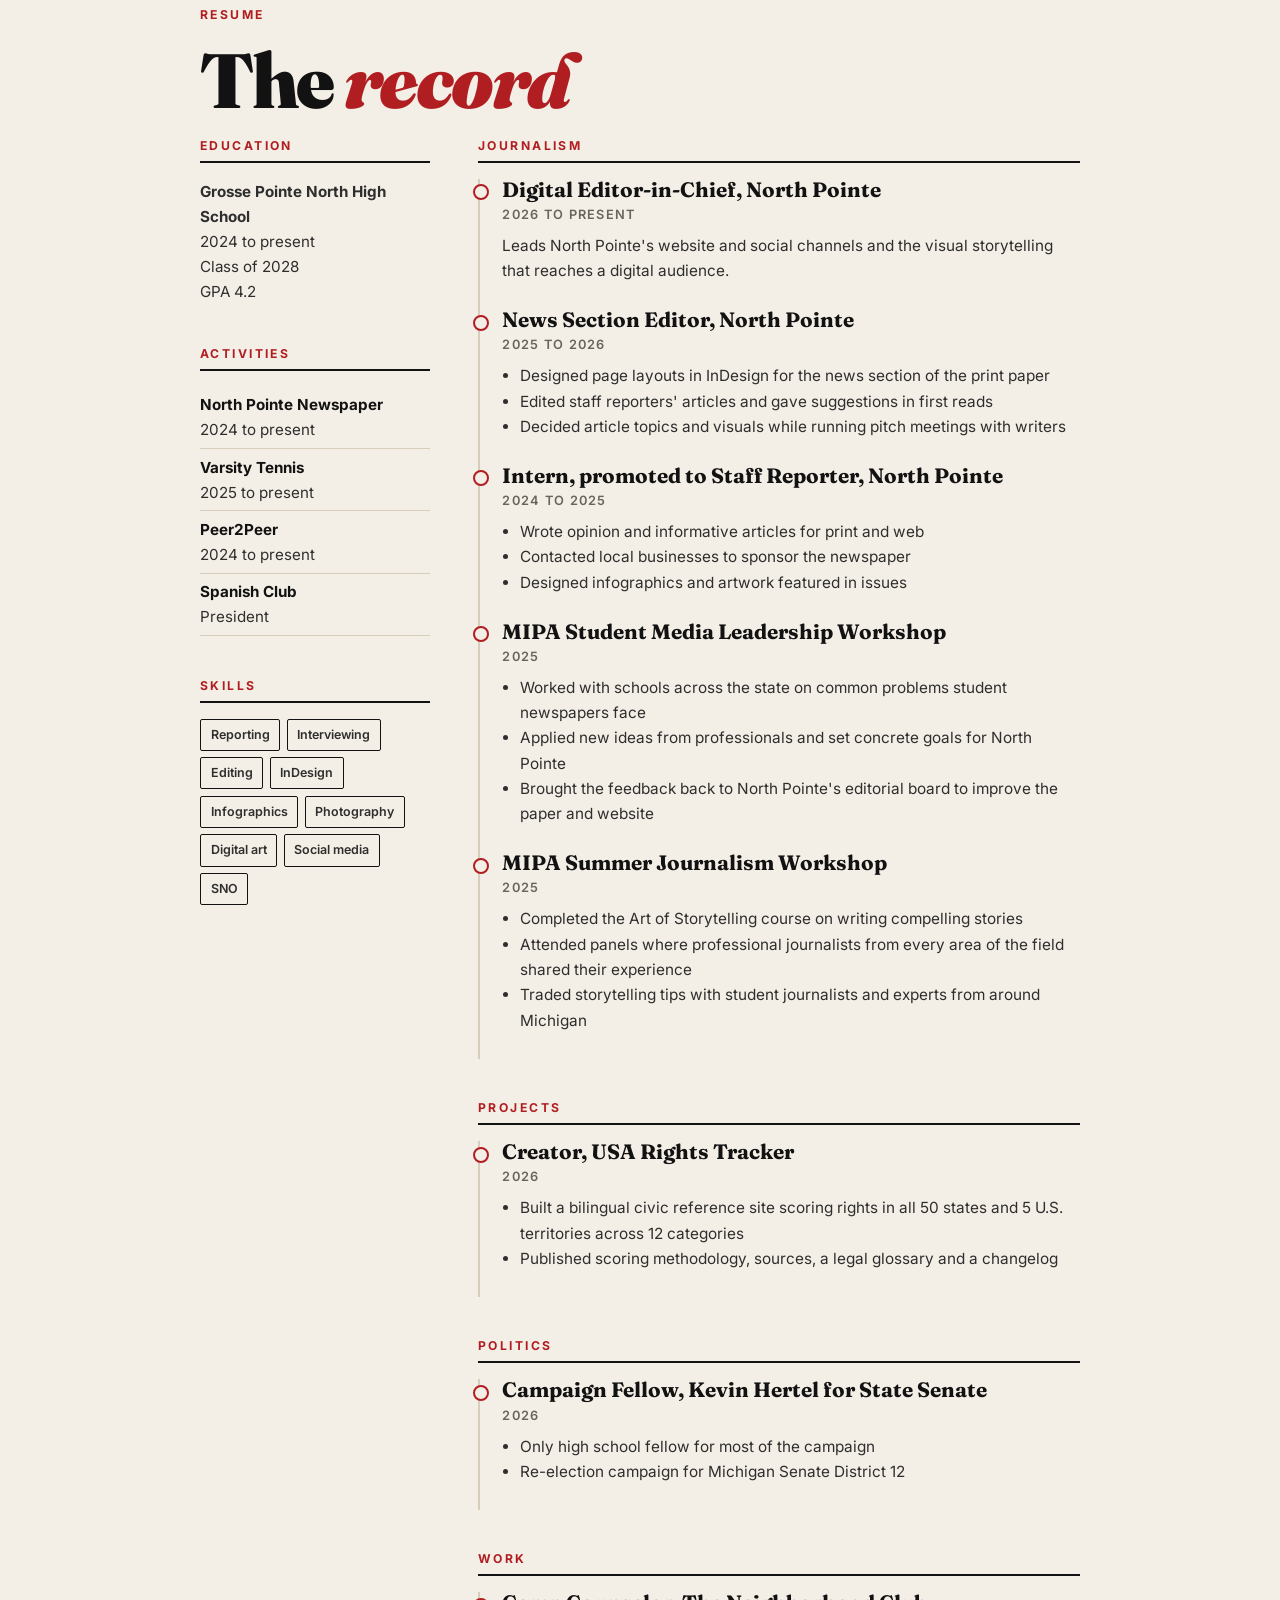
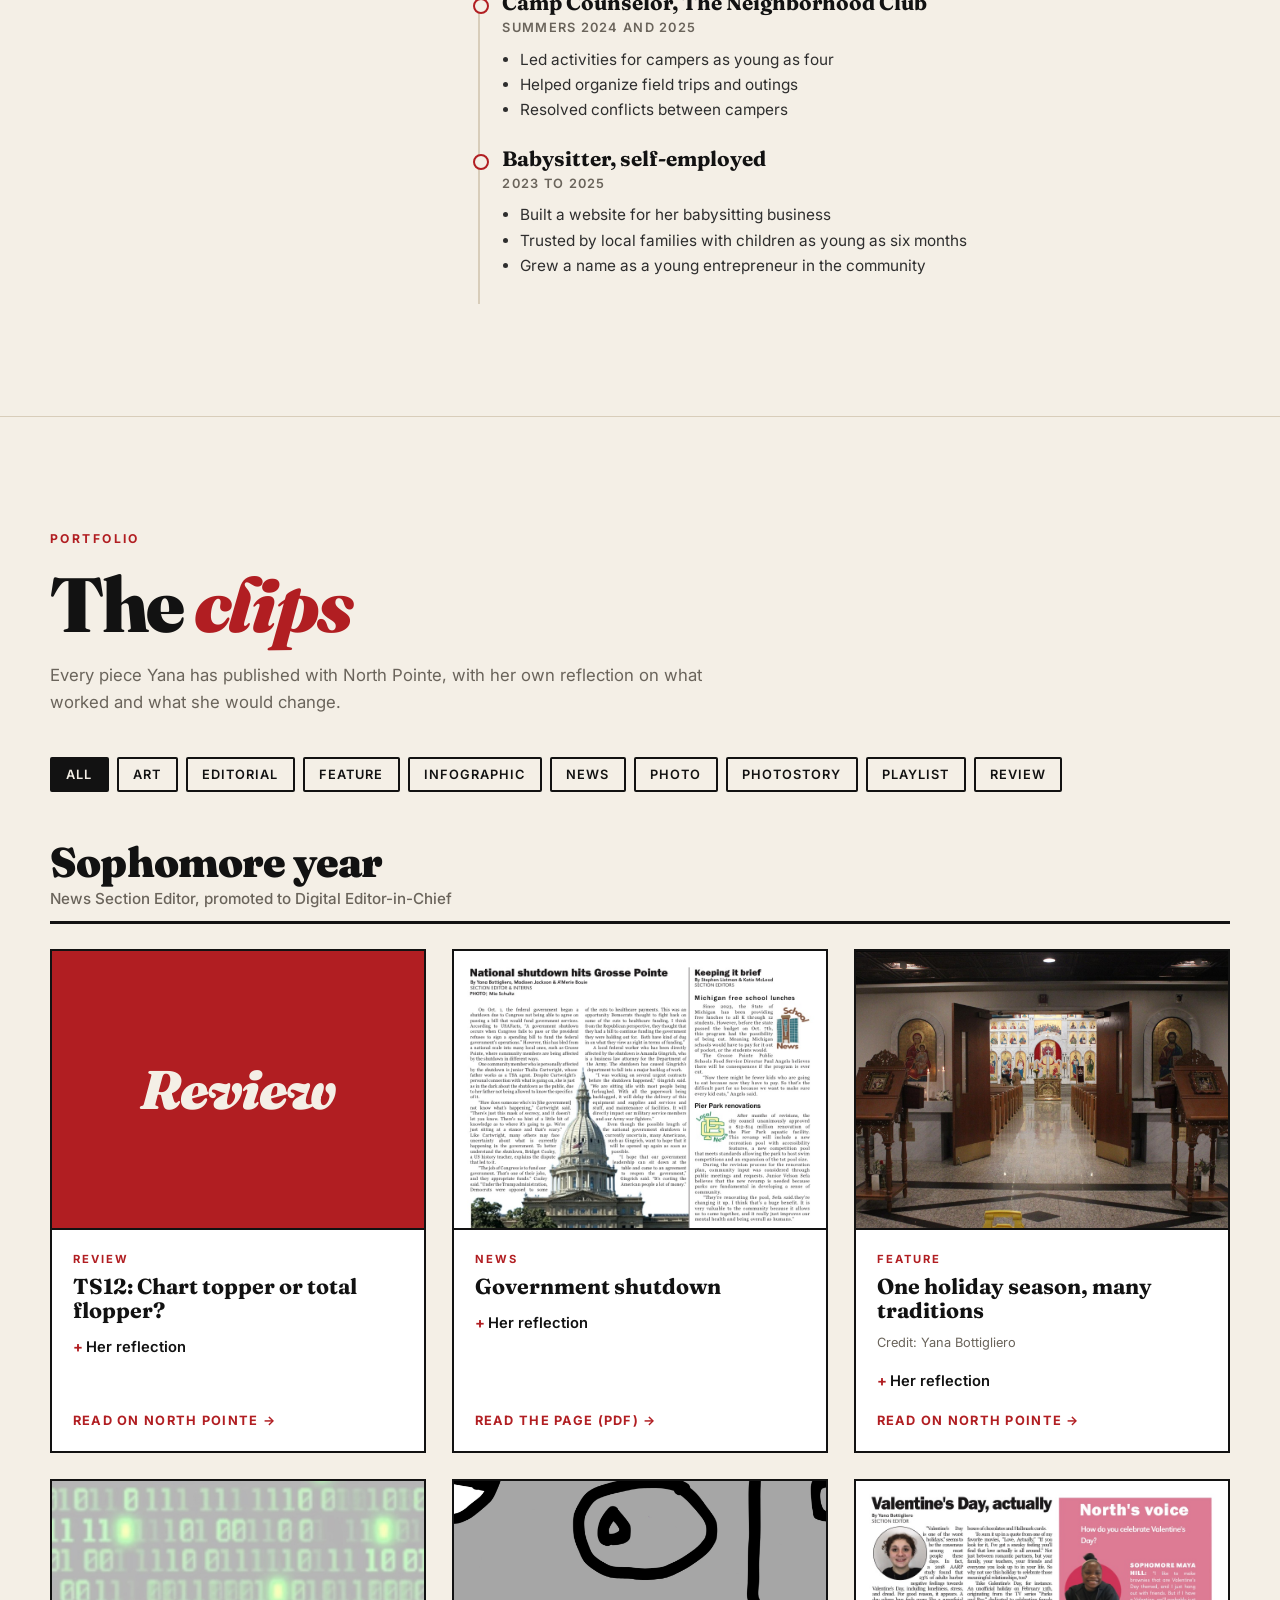
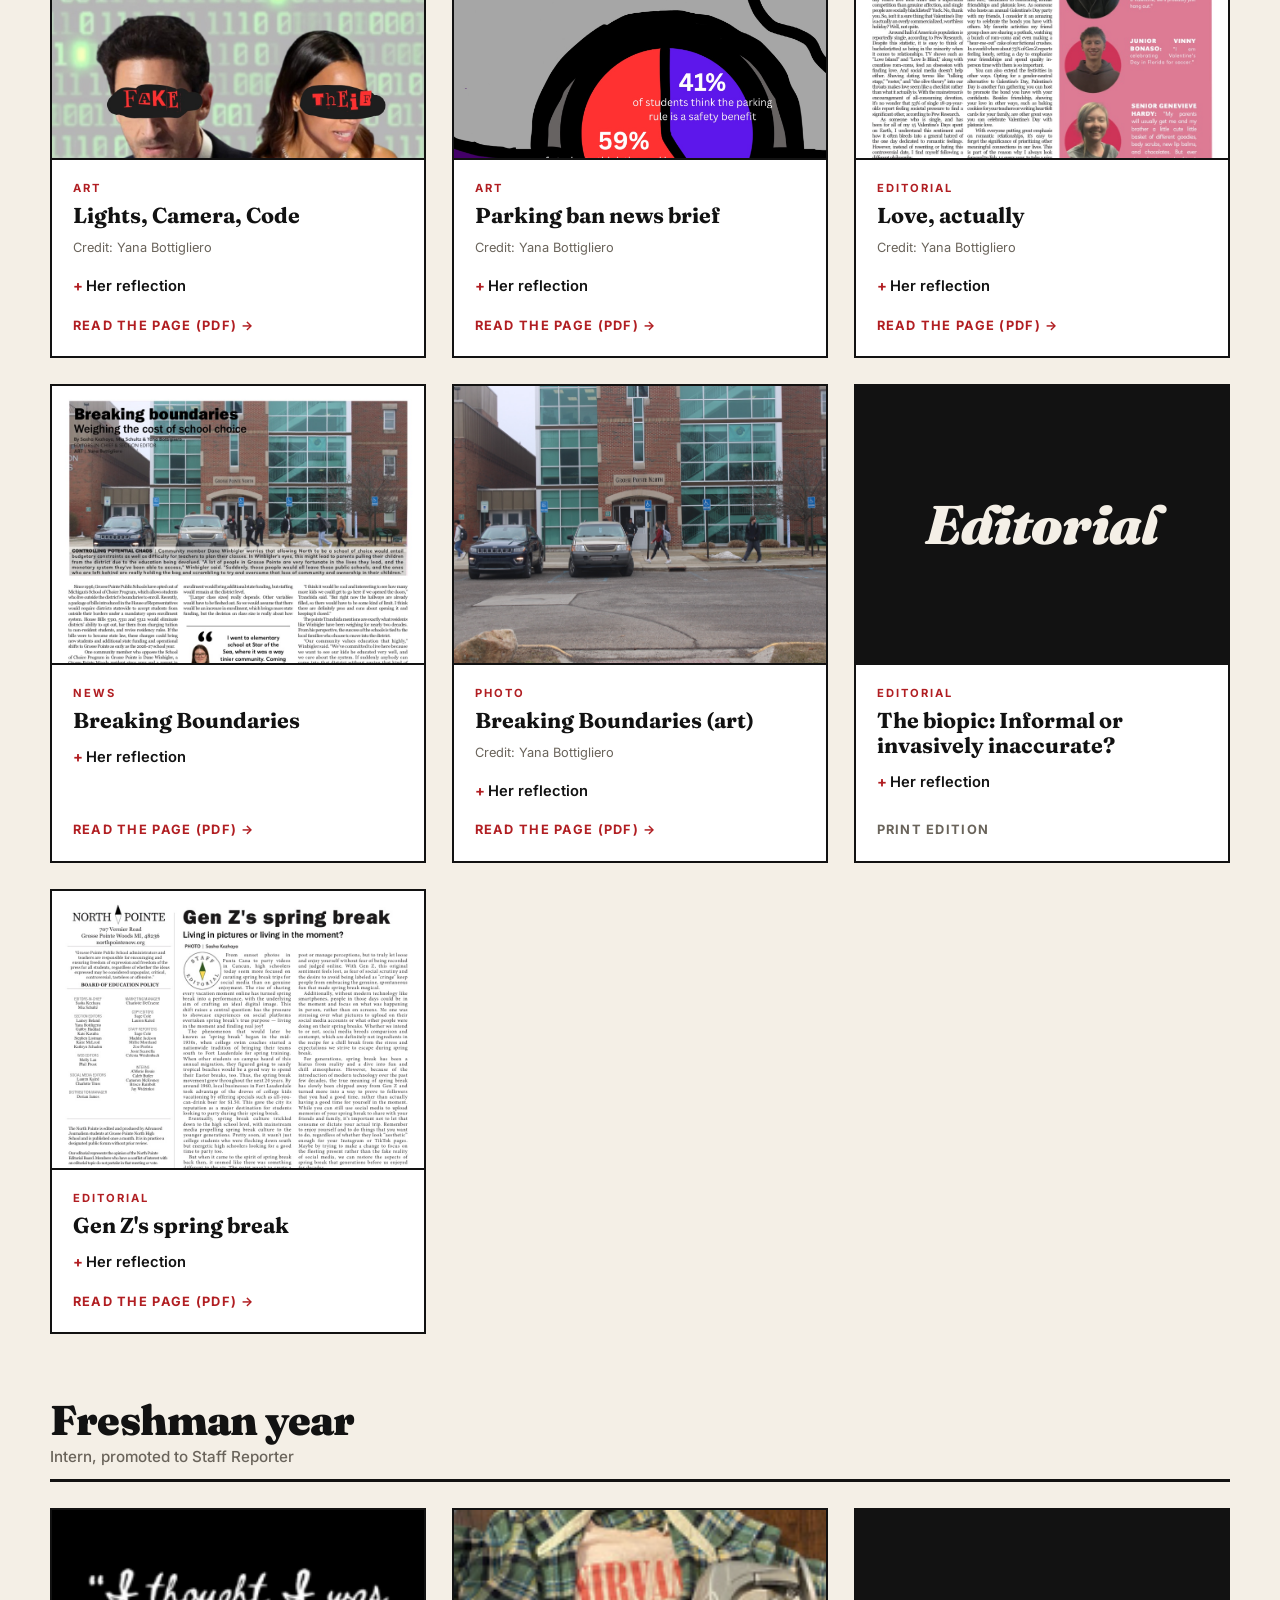
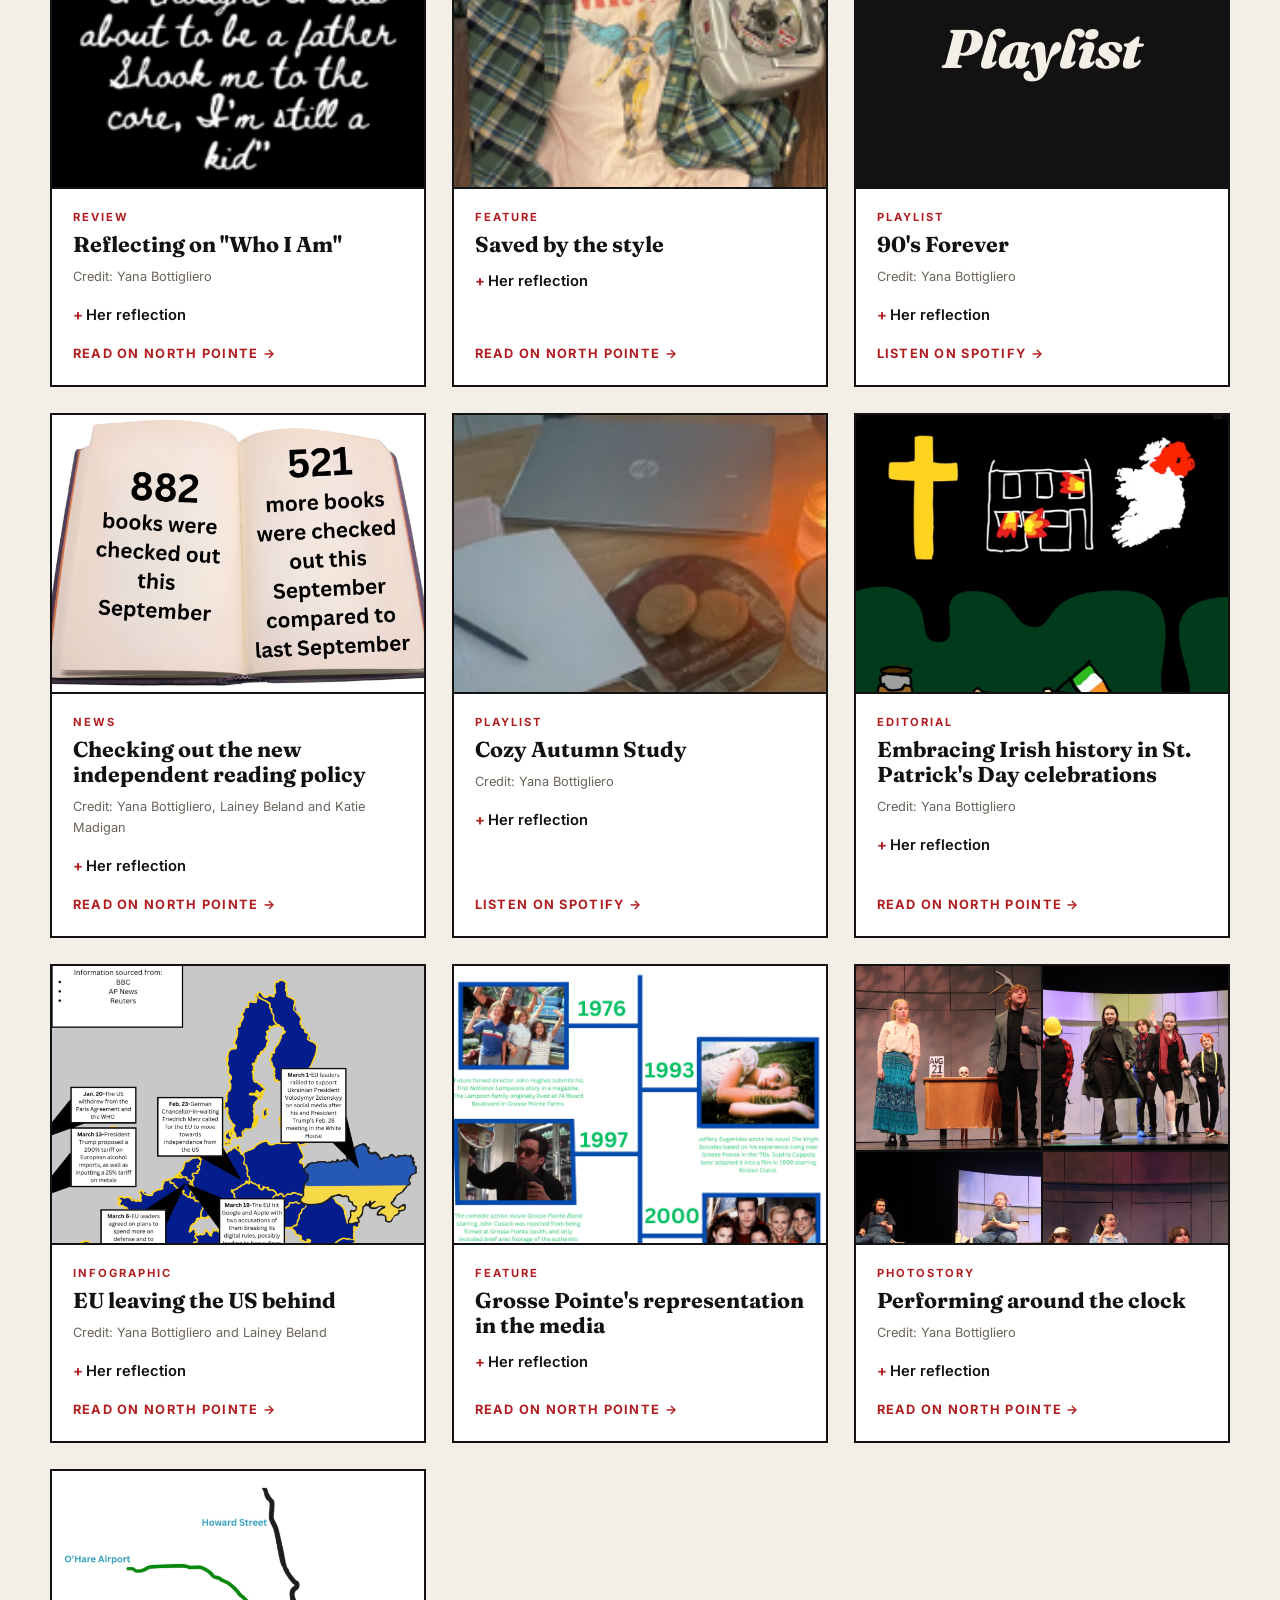
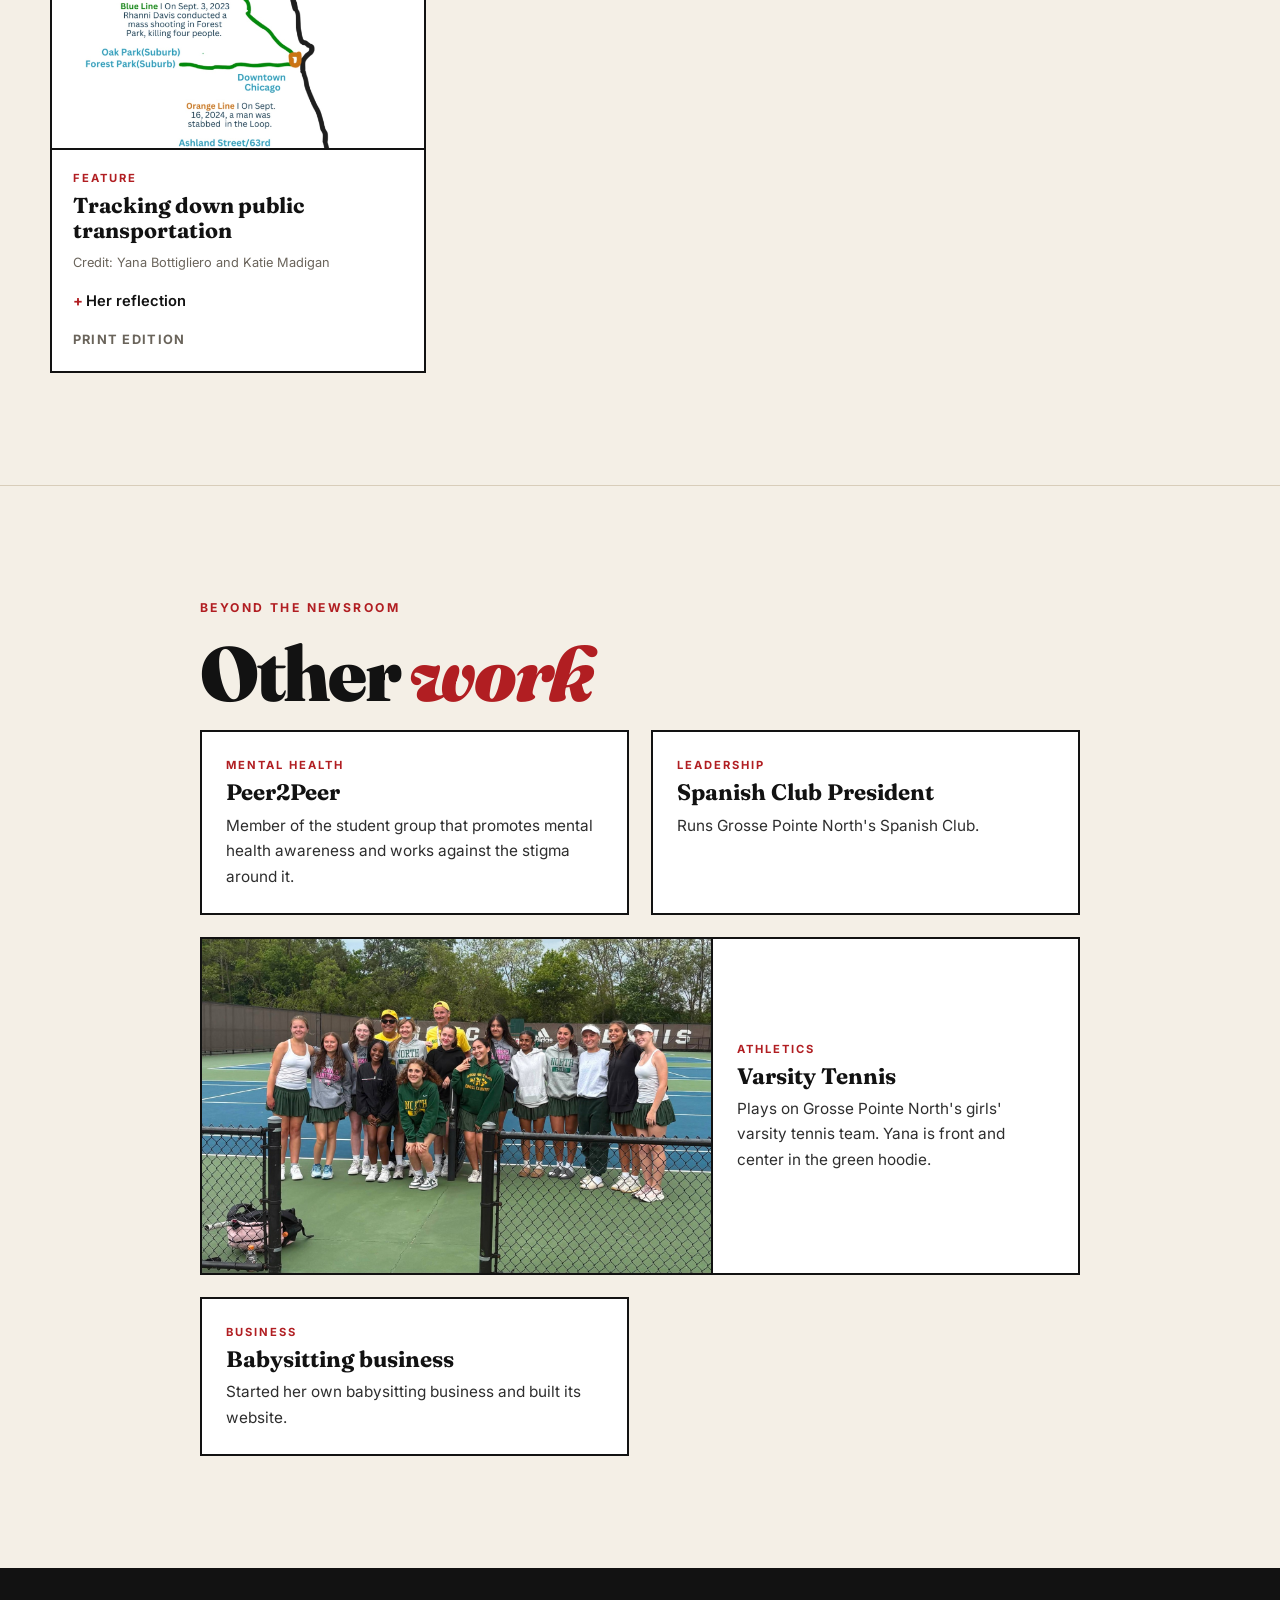
==== commit 7aa145dd: "Babysitting dates 2023 to 2025 Co-Authored-By: Claude Opus 5.5 <noreply@anthropic.com>" ====
--- a/index.html
+++ b/index.html
@@ -252,7 +252,7 @@
         <h3>Work</h3>
         <div class="job"><h4>Camp Counselor, The Neighborhood Club</h4><p class="when">Summers 2024 and 2025</p>
           <ul><li>Led activities for campers as young as four</li><li>Helped organize field trips and outings</li><li>Resolved conflicts between campers</li></ul></div>
-        <div class="job"><h4>Babysitter, self-employed</h4><p class="when">2023 to present</p>
+        <div class="job"><h4>Babysitter, self-employed</h4><p class="when">2023 to 2025</p>
           <ul><li>Built a website for her babysitting business</li><li>Trusted by local families with children as young as six months</li><li>Grew a name as a young entrepreneur in the community</li></ul></div>
       </div>
     </div>
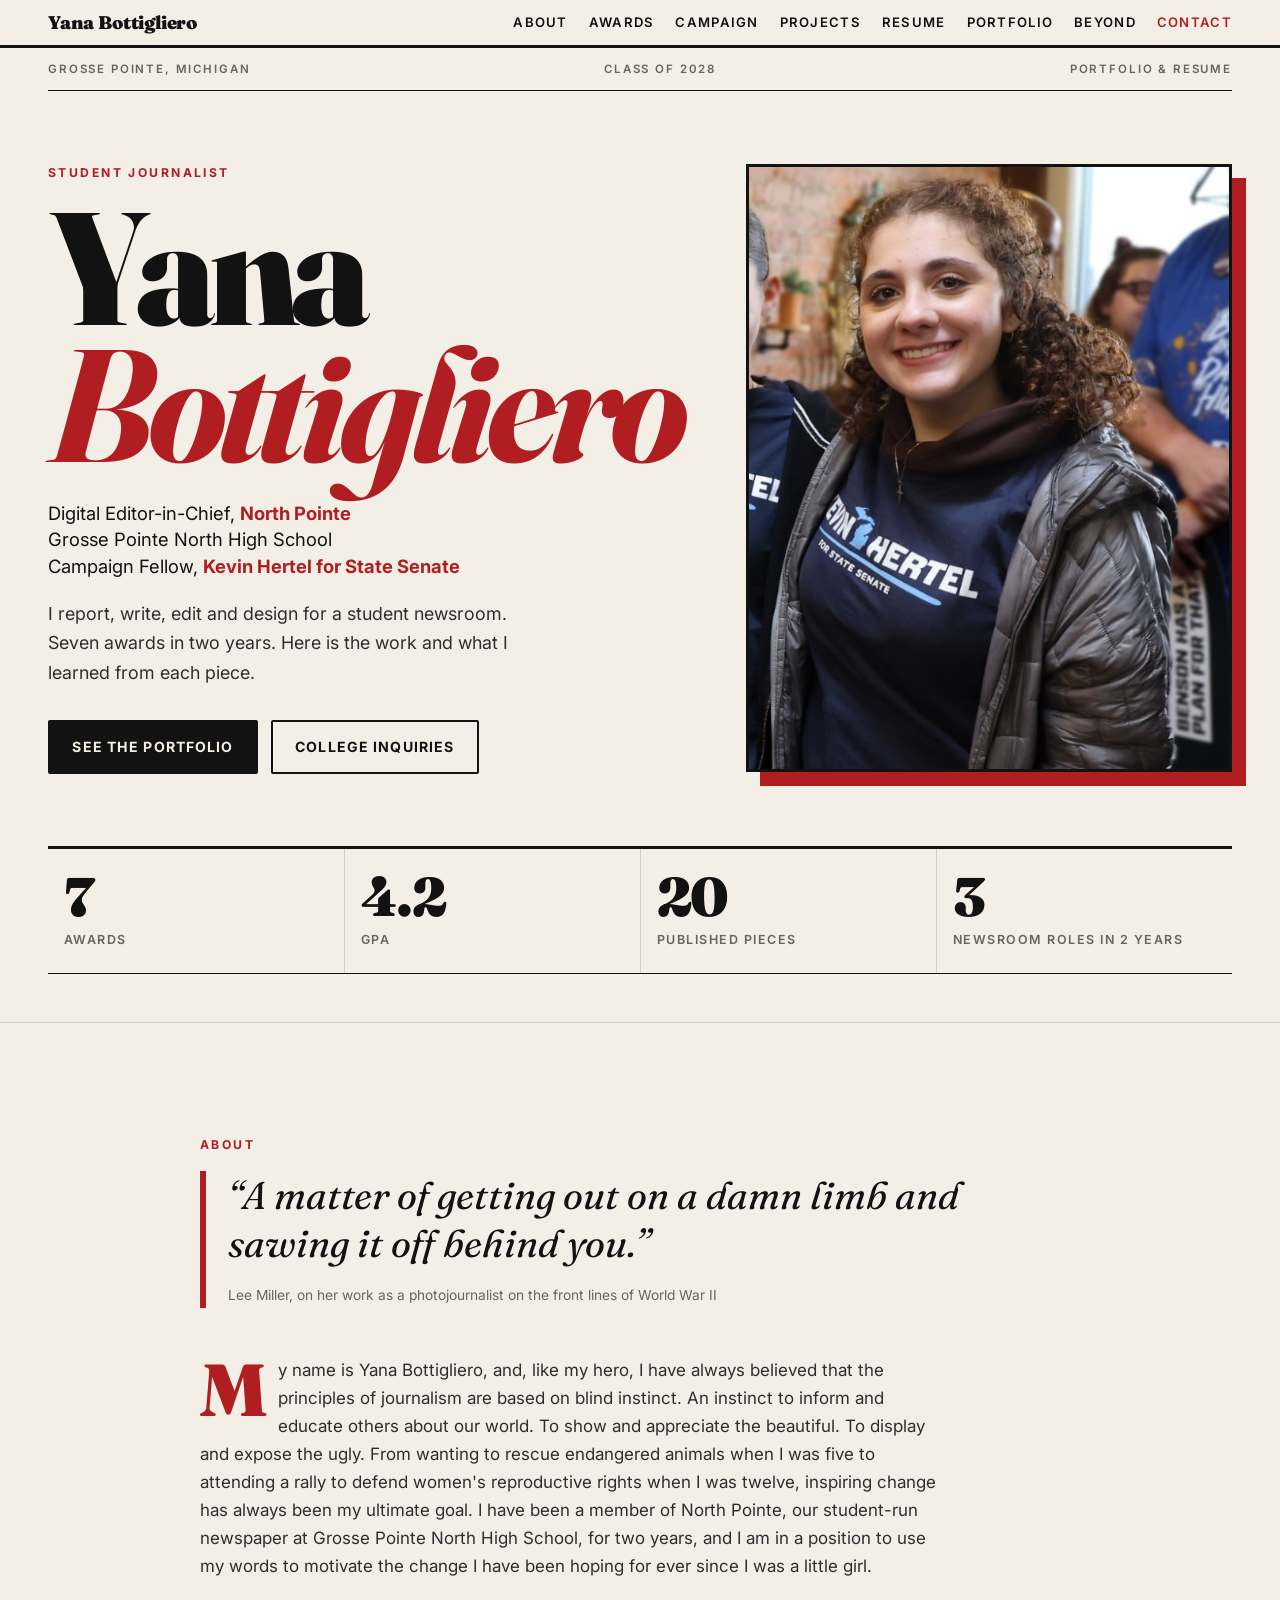
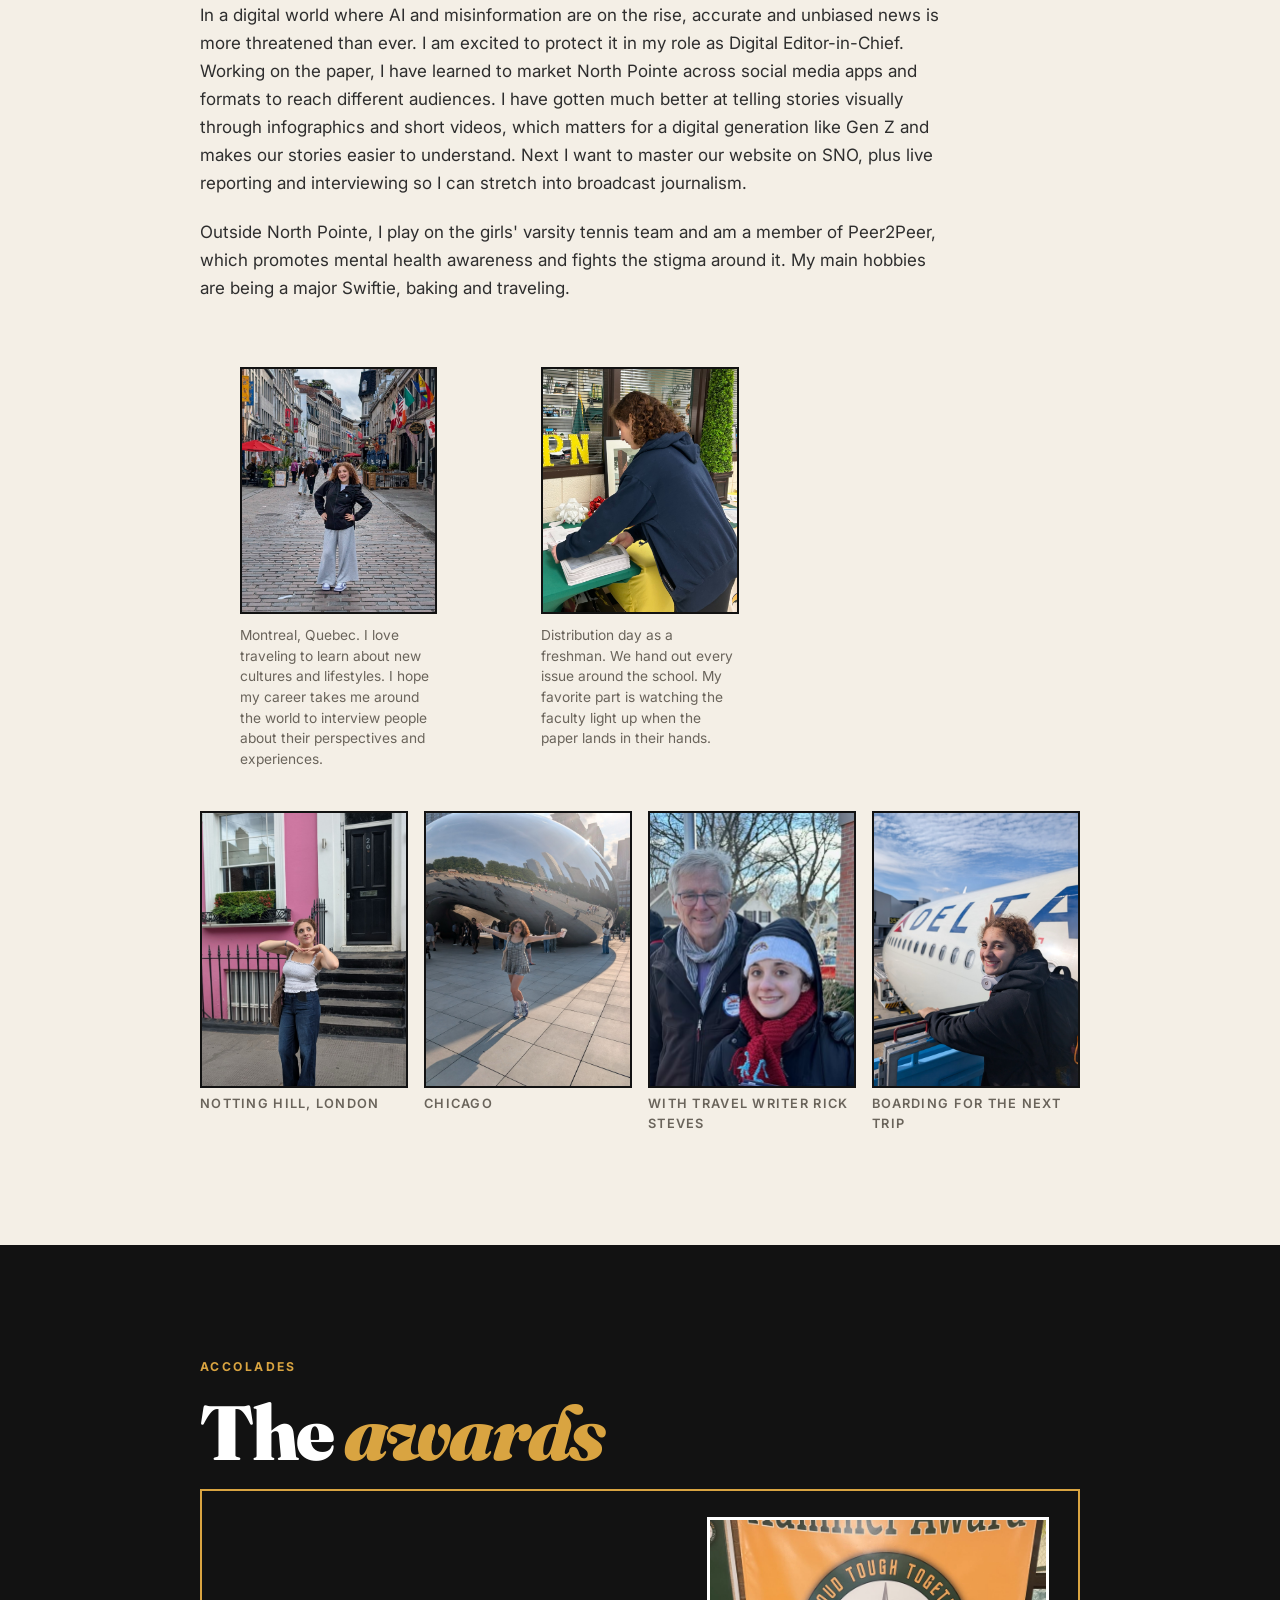
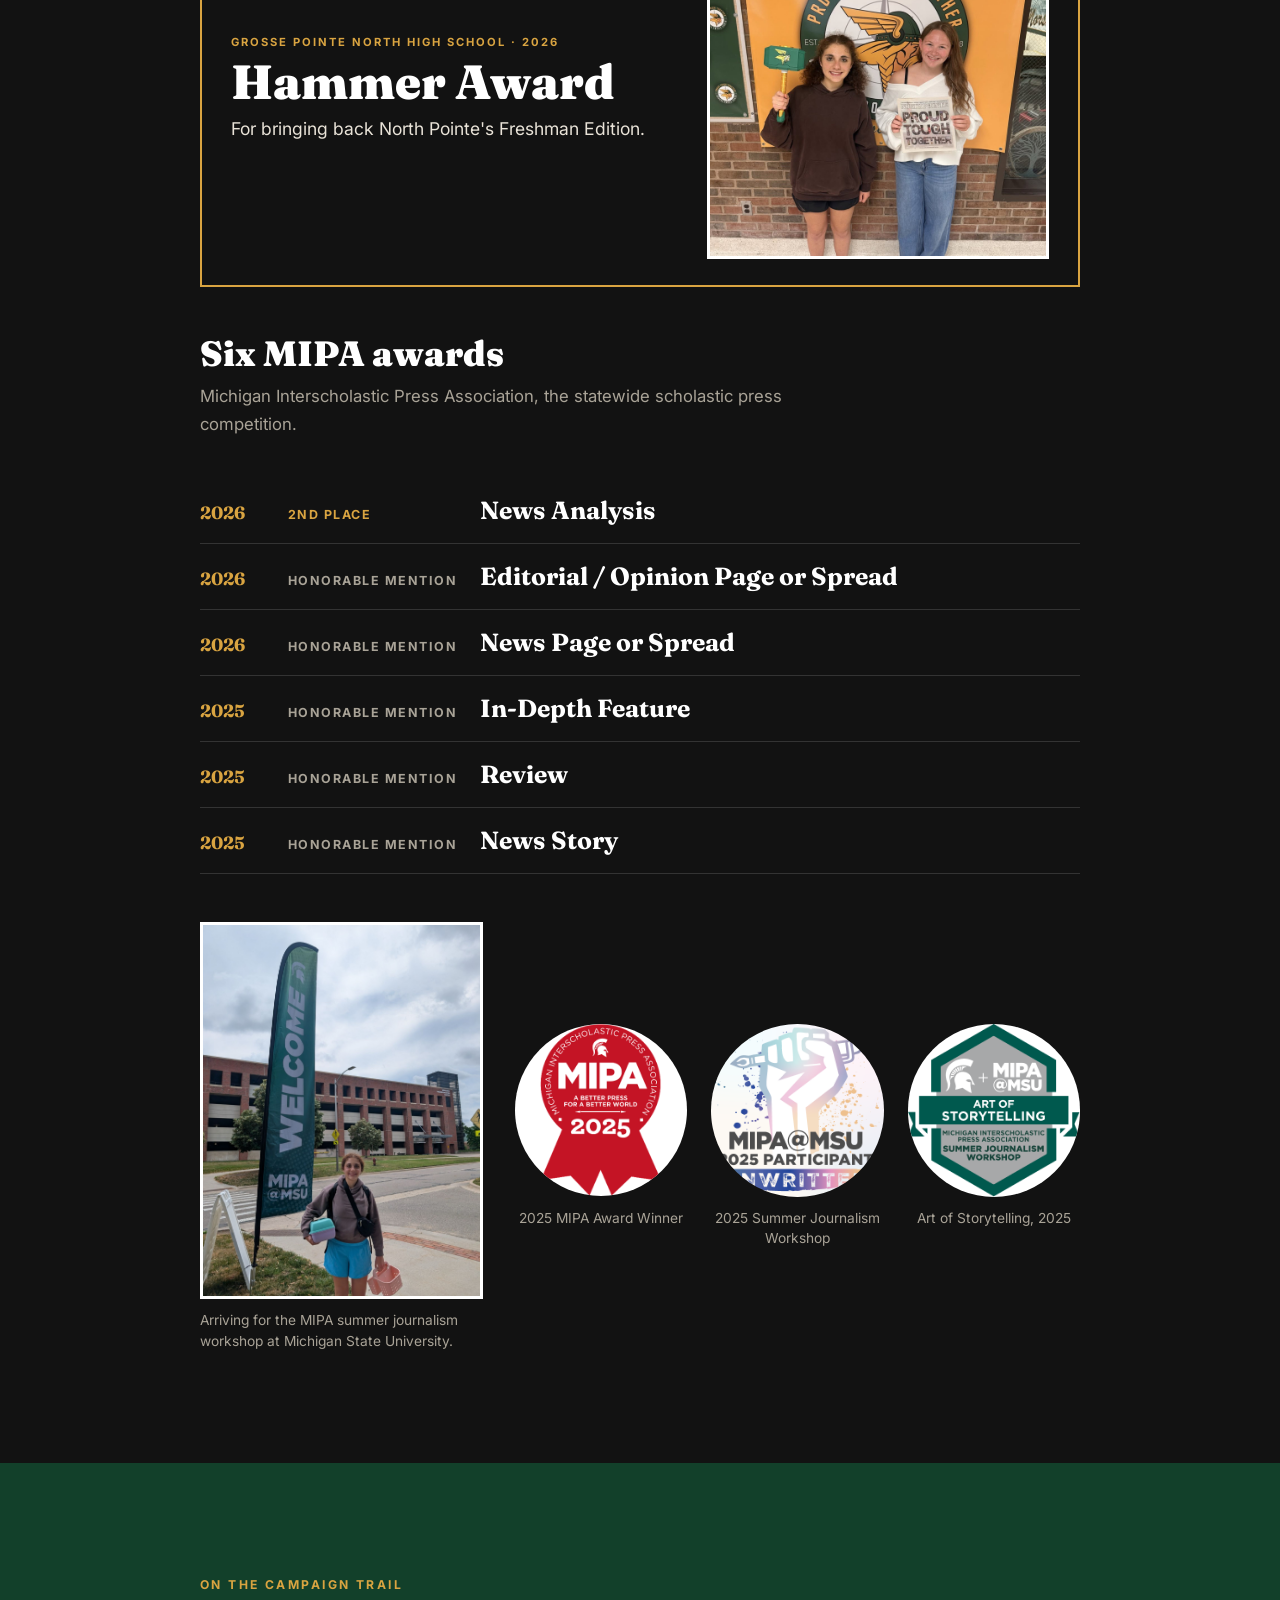
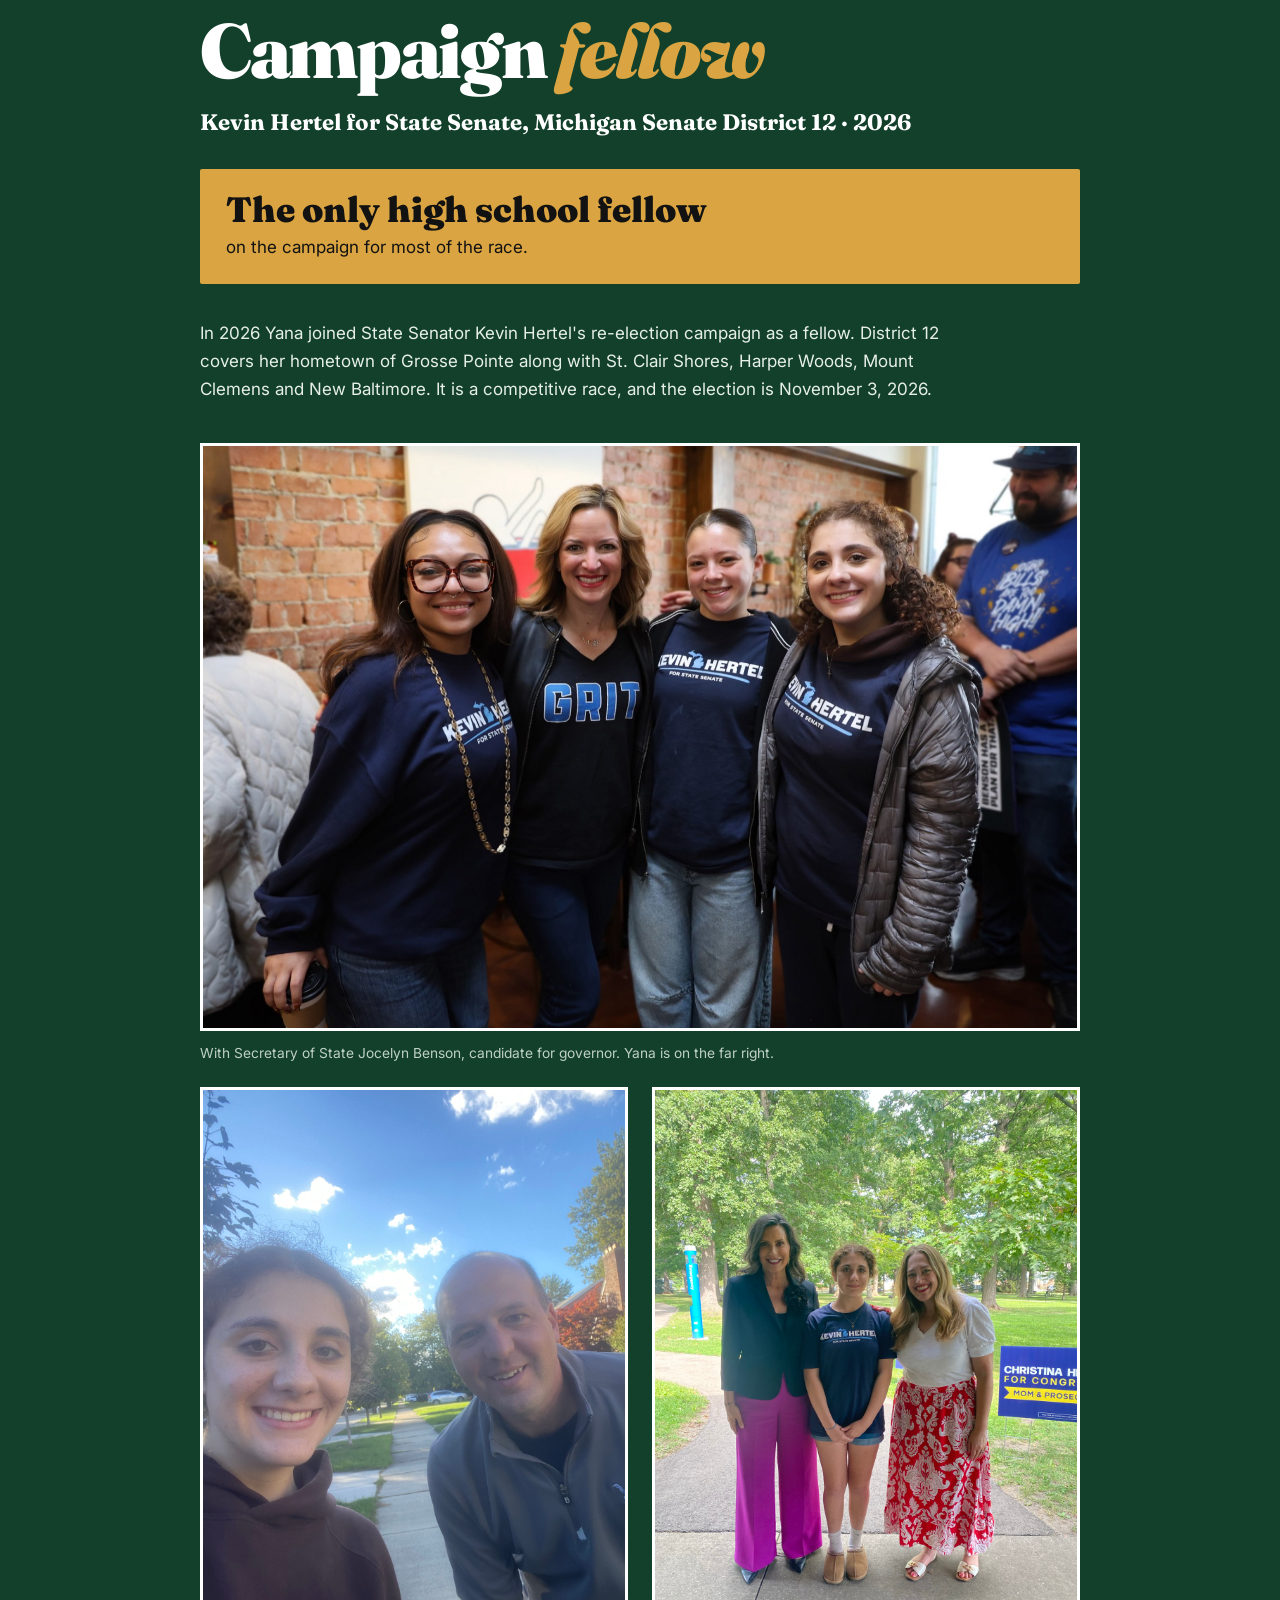
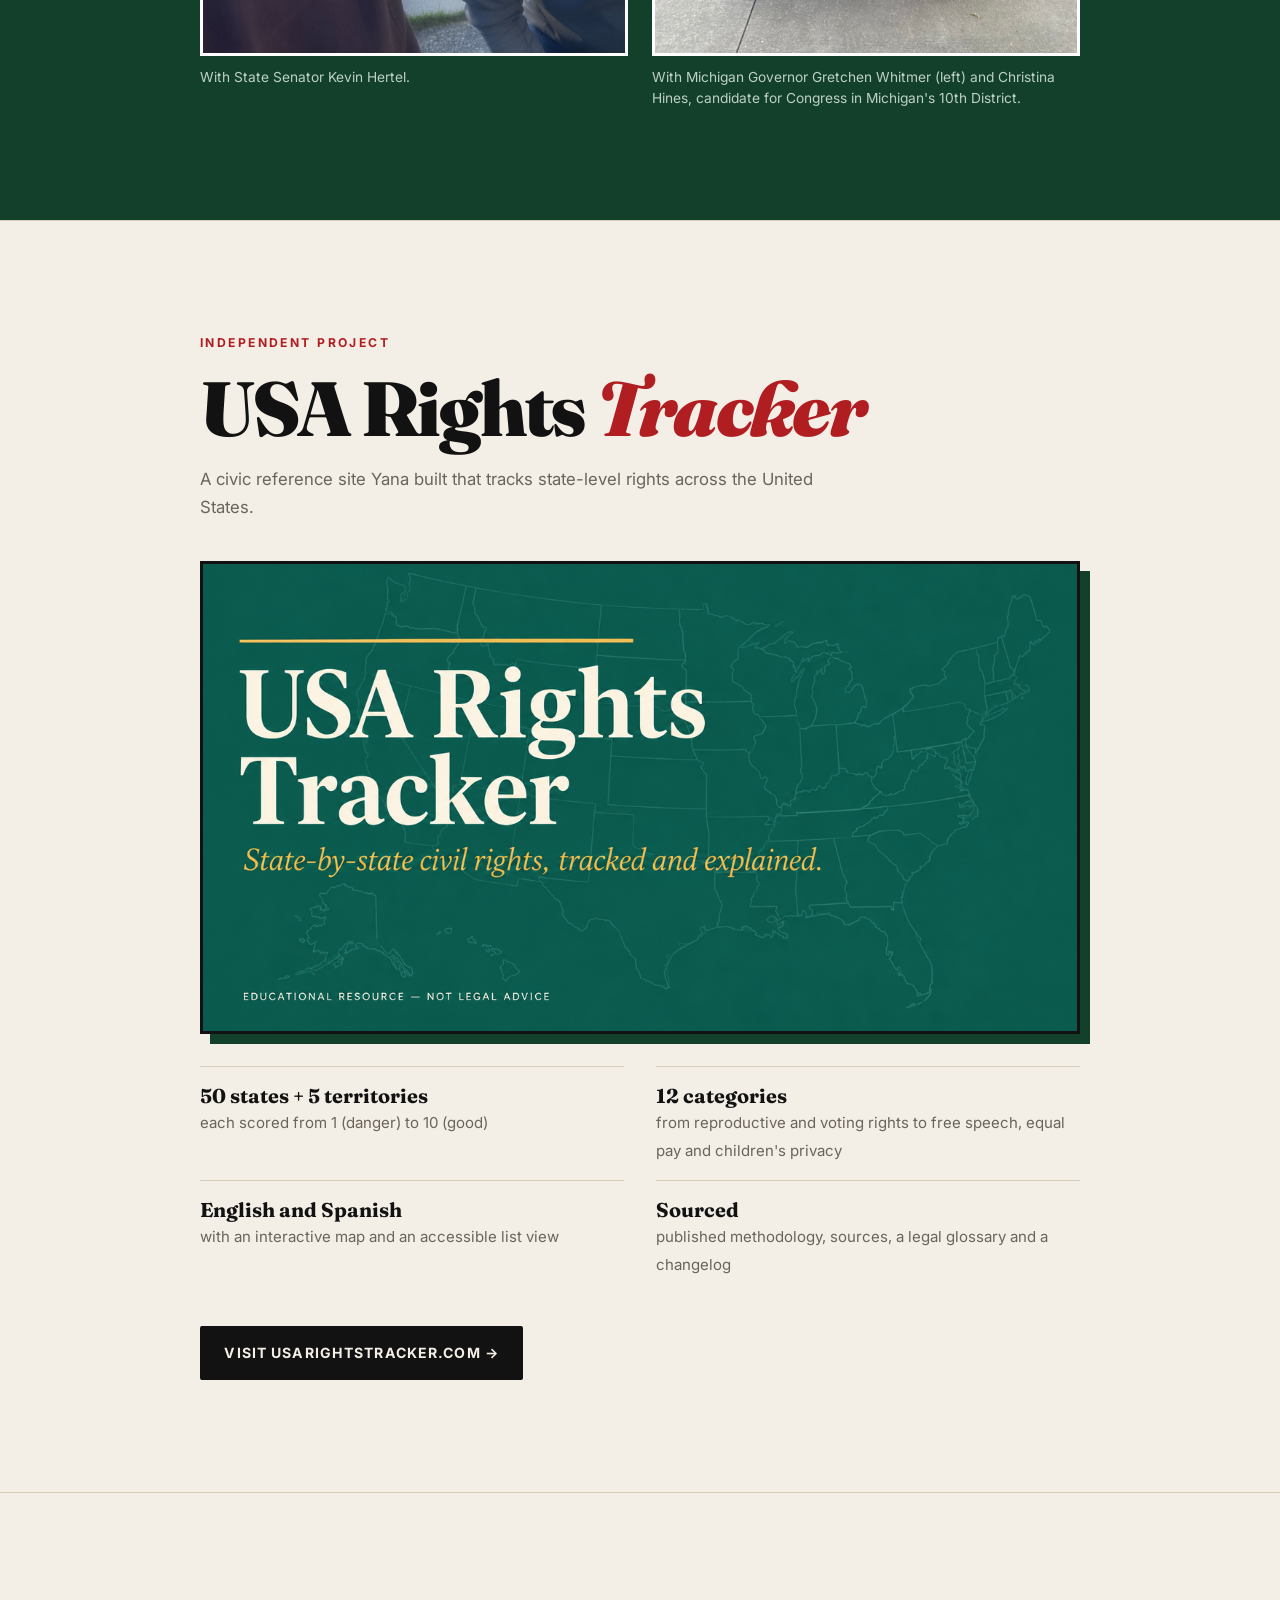
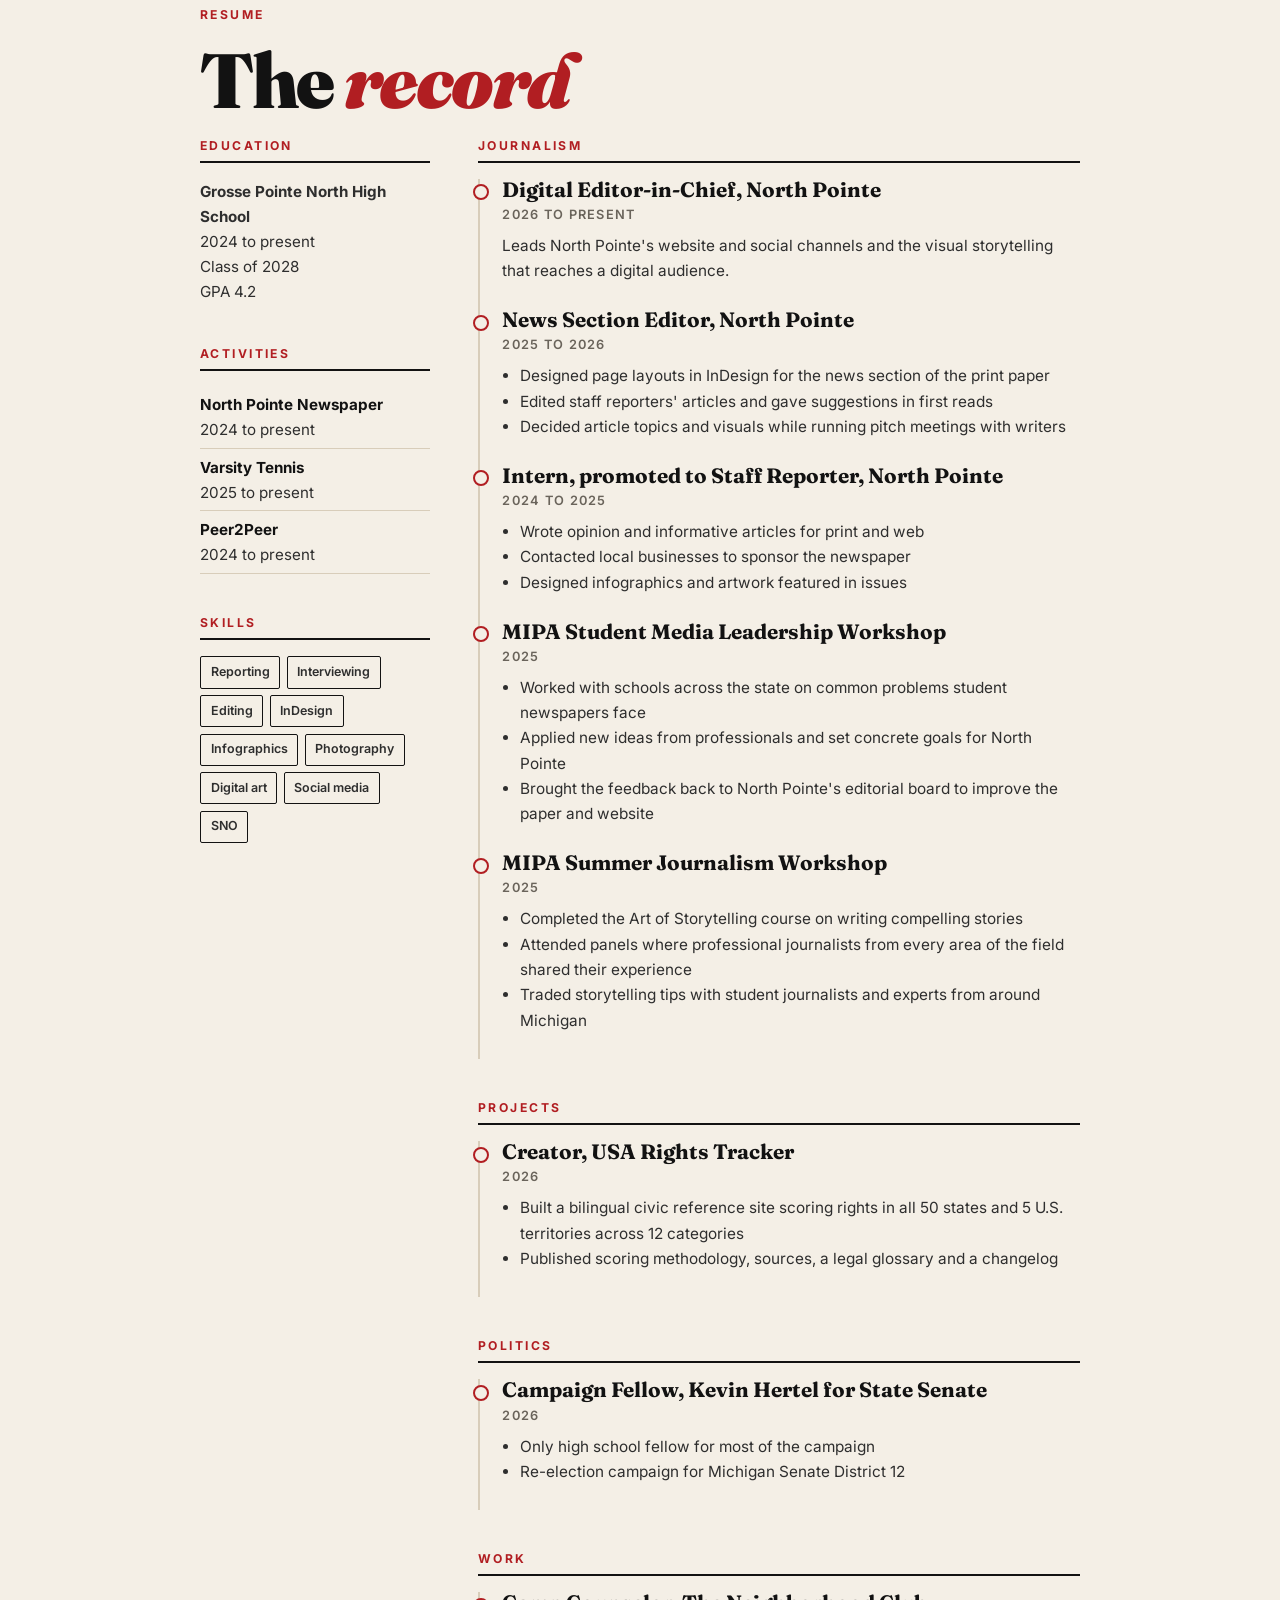
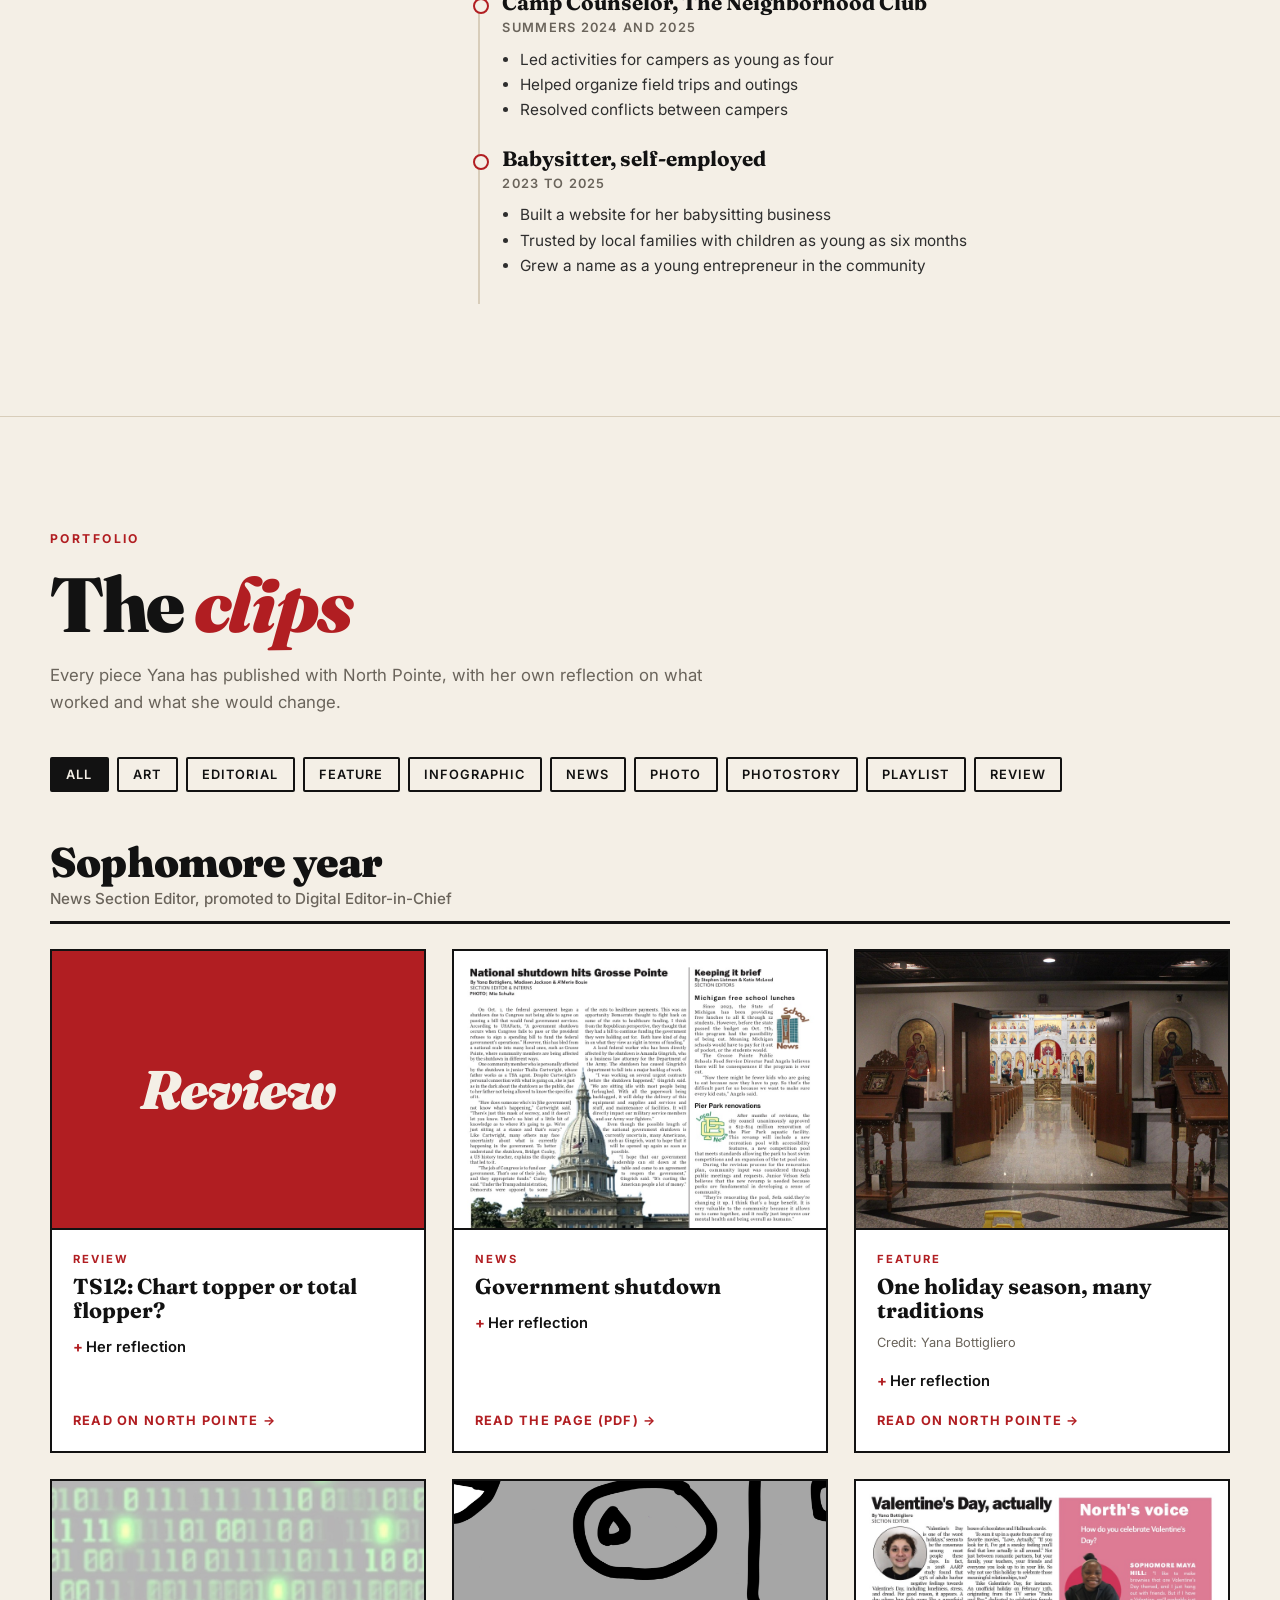
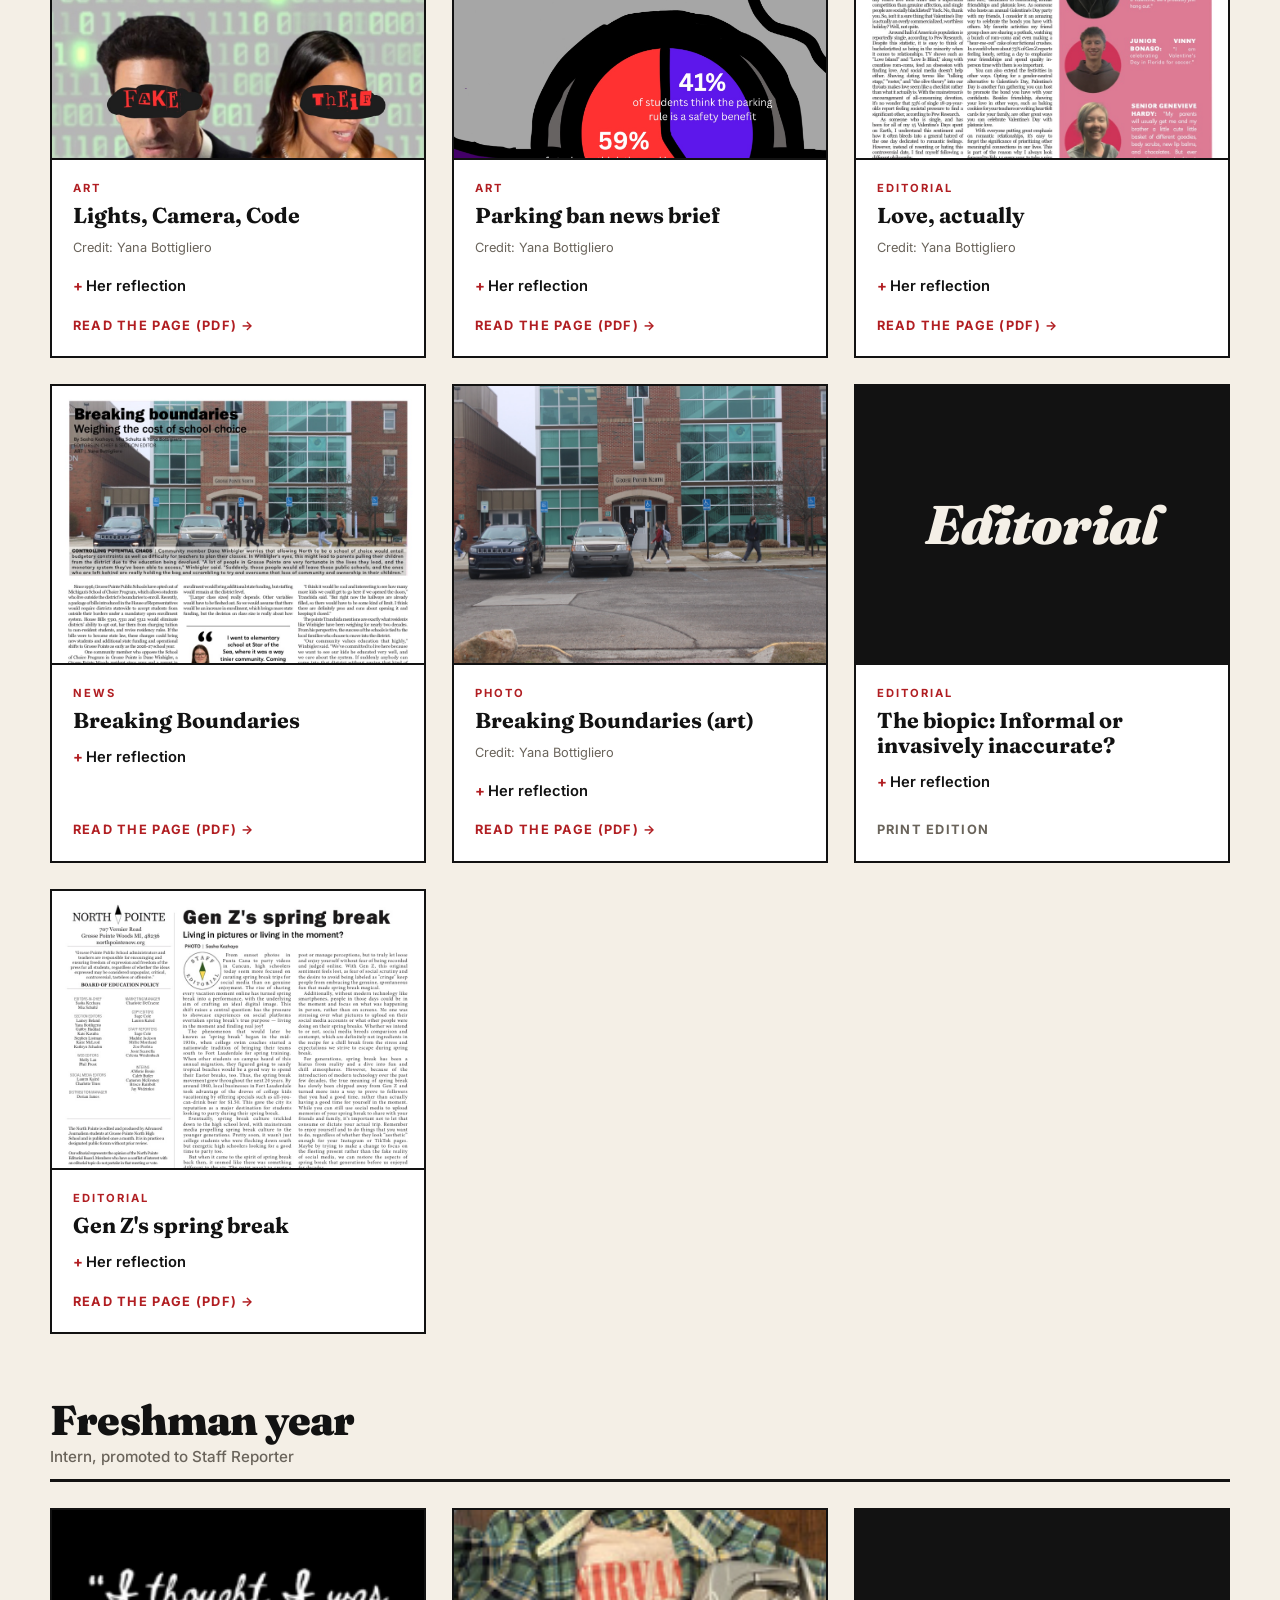
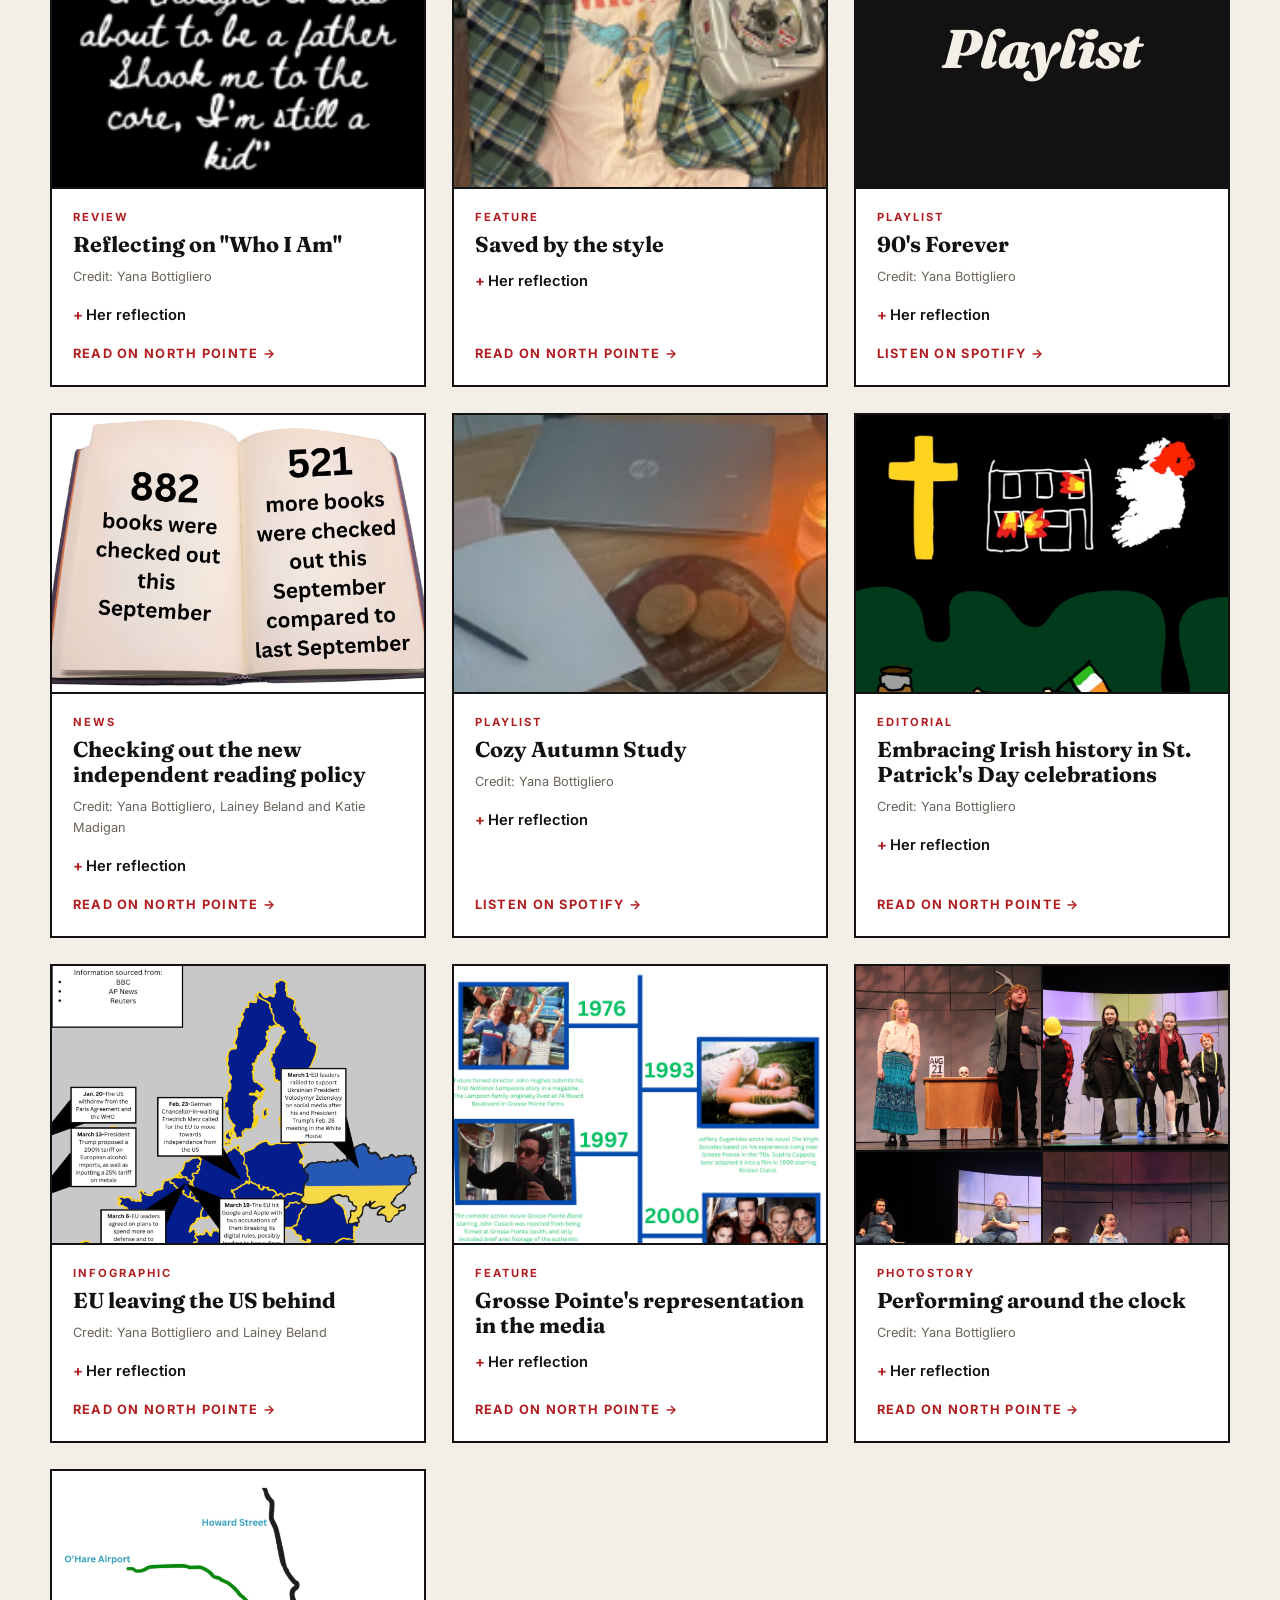
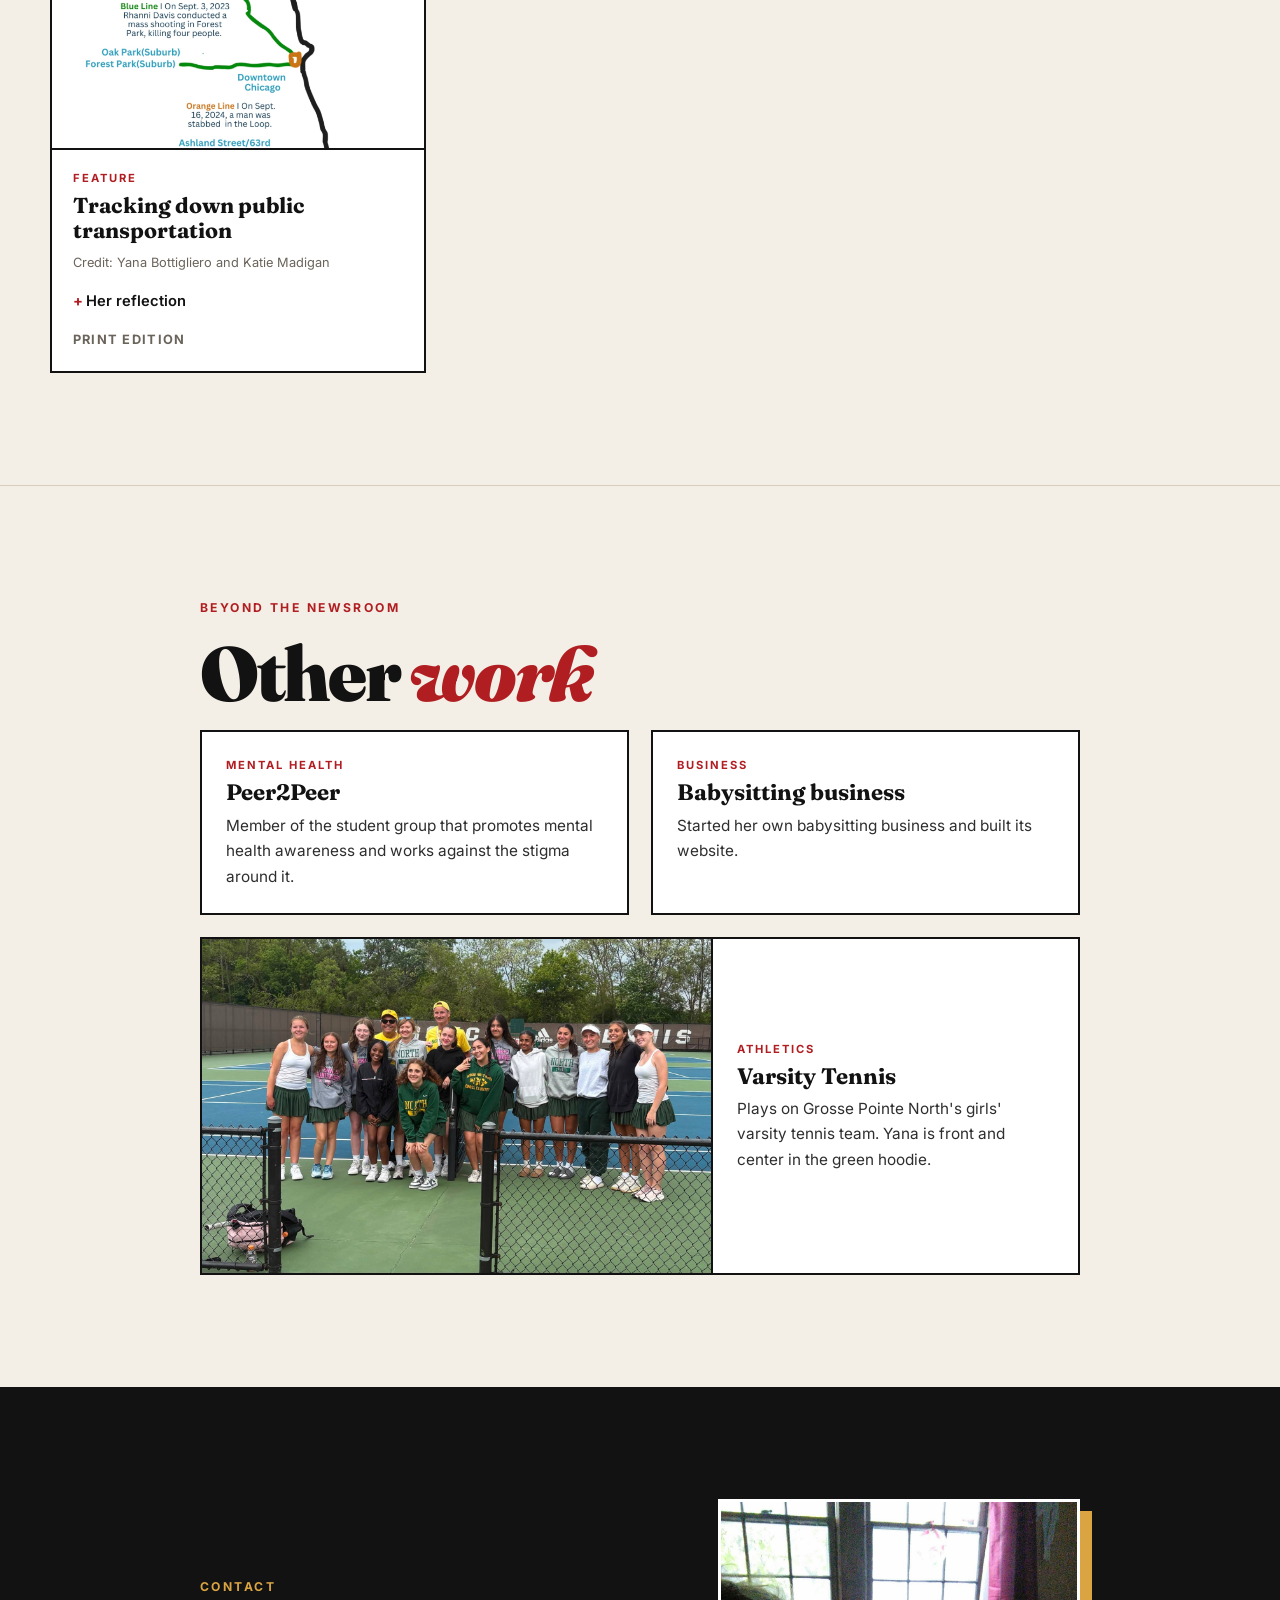
==== commit 297f5a23: "Remove Spanish Club Co-Authored-By: Claude Opus 5.5 <noreply@anthropic.com>" ====
--- a/index.html
+++ b/index.html
@@ -107,7 +107,7 @@
     <div class="prose">
       <p class="dropcap">My name is Yana Bottigliero, and, like my hero, I have always believed that the principles of journalism are based on blind instinct. An instinct to inform and educate others about our world. To show and appreciate the beautiful. To display and expose the ugly. From wanting to rescue endangered animals when I was five to attending a rally to defend women's reproductive rights when I was twelve, inspiring change has always been my ultimate goal. I have been a member of North Pointe, our student-run newspaper at Grosse Pointe North High School, for two years, and I am in a position to use my words to motivate the change I have been hoping for ever since I was a little girl.</p>
       <p>In a digital world where AI and misinformation are on the rise, accurate and unbiased news is more threatened than ever. I am excited to protect it in my role as Digital Editor-in-Chief. Working on the paper, I have learned to market North Pointe across social media apps and formats to reach different audiences. I have gotten much better at telling stories visually through infographics and short videos, which matters for a digital generation like Gen Z and makes our stories easier to understand. Next I want to master our website on SNO, plus live reporting and interviewing so I can stretch into broadcast journalism.</p>
-      <p>Outside North Pointe, I play on the girls' varsity tennis team, serve as President of the Spanish Club and am a member of Peer2Peer, which promotes mental health awareness and fights the stigma around it. My main hobbies are being a major Swiftie, baking and traveling.</p>
+      <p>Outside North Pointe, I play on the girls' varsity tennis team and am a member of Peer2Peer, which promotes mental health awareness and fights the stigma around it. My main hobbies are being a major Swiftie, baking and traveling.</p>
     </div>
     <div class="photo-pair">
       <figure>
@@ -221,7 +221,6 @@
           <li><strong>North Pointe Newspaper</strong> 2024 to present</li>
           <li><strong>Varsity Tennis</strong> 2025 to present</li>
           <li><strong>Peer2Peer</strong> 2024 to present</li>
-          <li><strong>Spanish Club</strong> President</li>
         </ul>
         <h3>Skills</h3>
         <ul class="tags">
@@ -485,9 +484,8 @@
     <h2>Other <em>work</em></h2>
     <div class="beyond-grid">
       <div class="tile"><p class="kicker">Mental health</p><h4>Peer2Peer</h4><p>Member of the student group that promotes mental health awareness and works against the stigma around it.</p></div>
-      <div class="tile"><p class="kicker">Leadership</p><h4>Spanish Club President</h4><p>Runs Grosse Pointe North's Spanish Club.</p></div>
+      <div class="tile"><p class="kicker">Business</p><h4>Babysitting business</h4><p>Started her own babysitting business and built its website.</p></div>
       <div class="tile photo-tile"><img src="files/img/tennis-team.jpg" alt="Grosse Pointe North girls' varsity tennis team on the court; Yana is front and center in a green North Tennis hoodie" loading="lazy" width="1600" height="1048"><div><p class="kicker">Athletics</p><h4>Varsity Tennis</h4><p>Plays on Grosse Pointe North's girls' varsity tennis team. Yana is front and center in the green hoodie.</p></div></div>
-      <div class="tile"><p class="kicker">Business</p><h4>Babysitting business</h4><p>Started her own babysitting business and built its website.</p></div>
     </div>
   </div>
 </section>
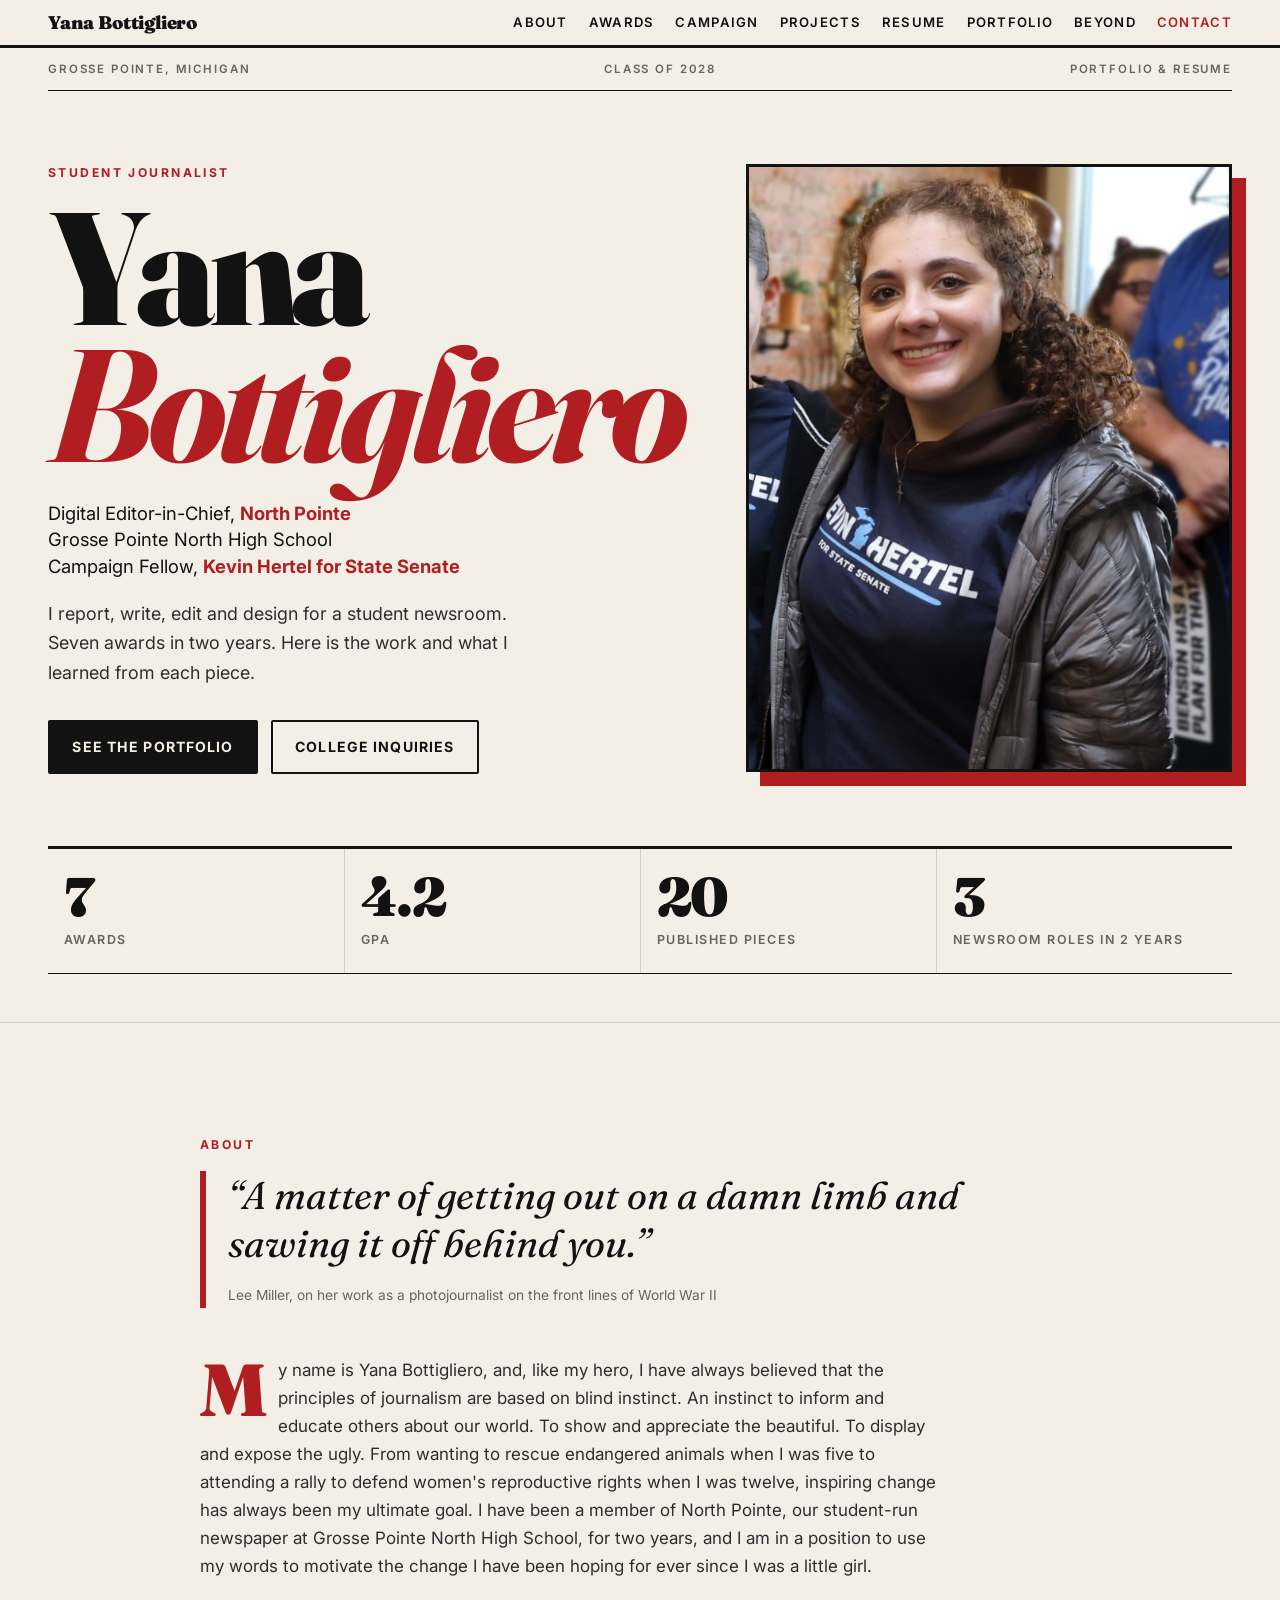
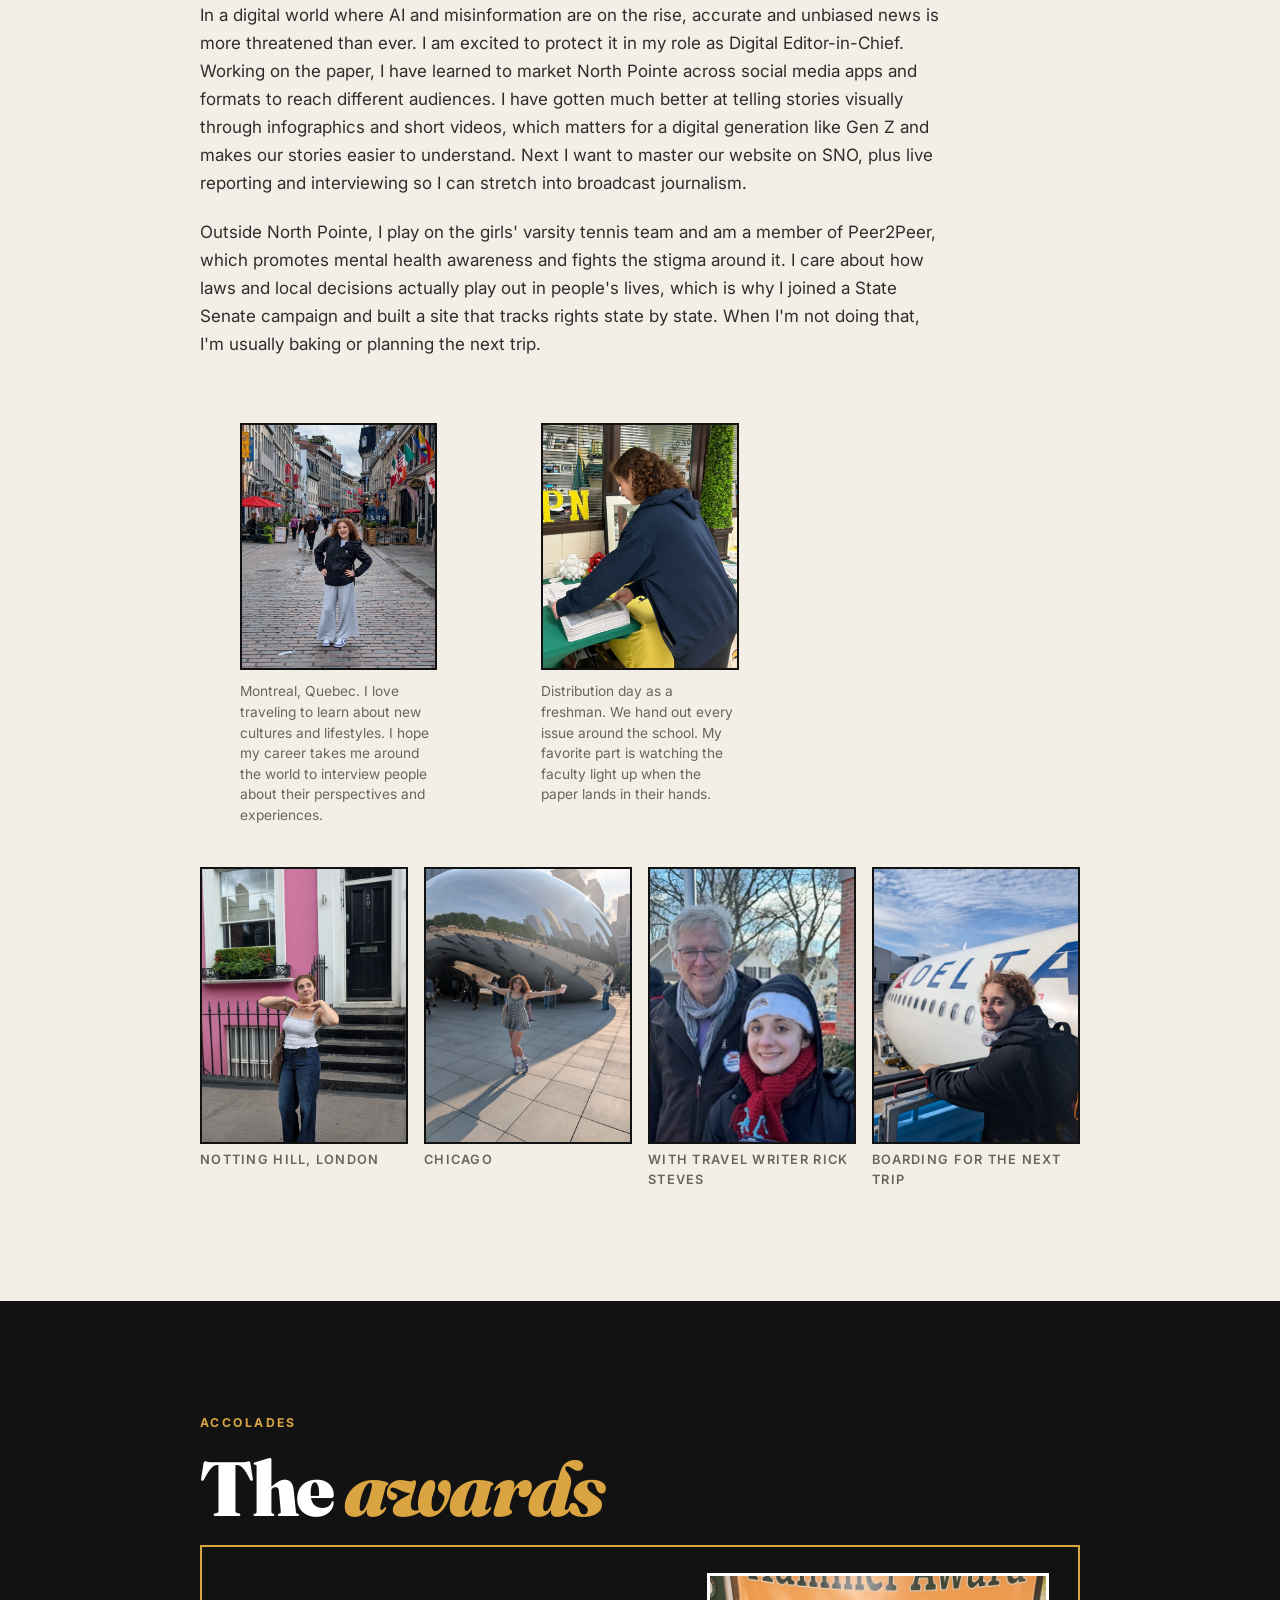
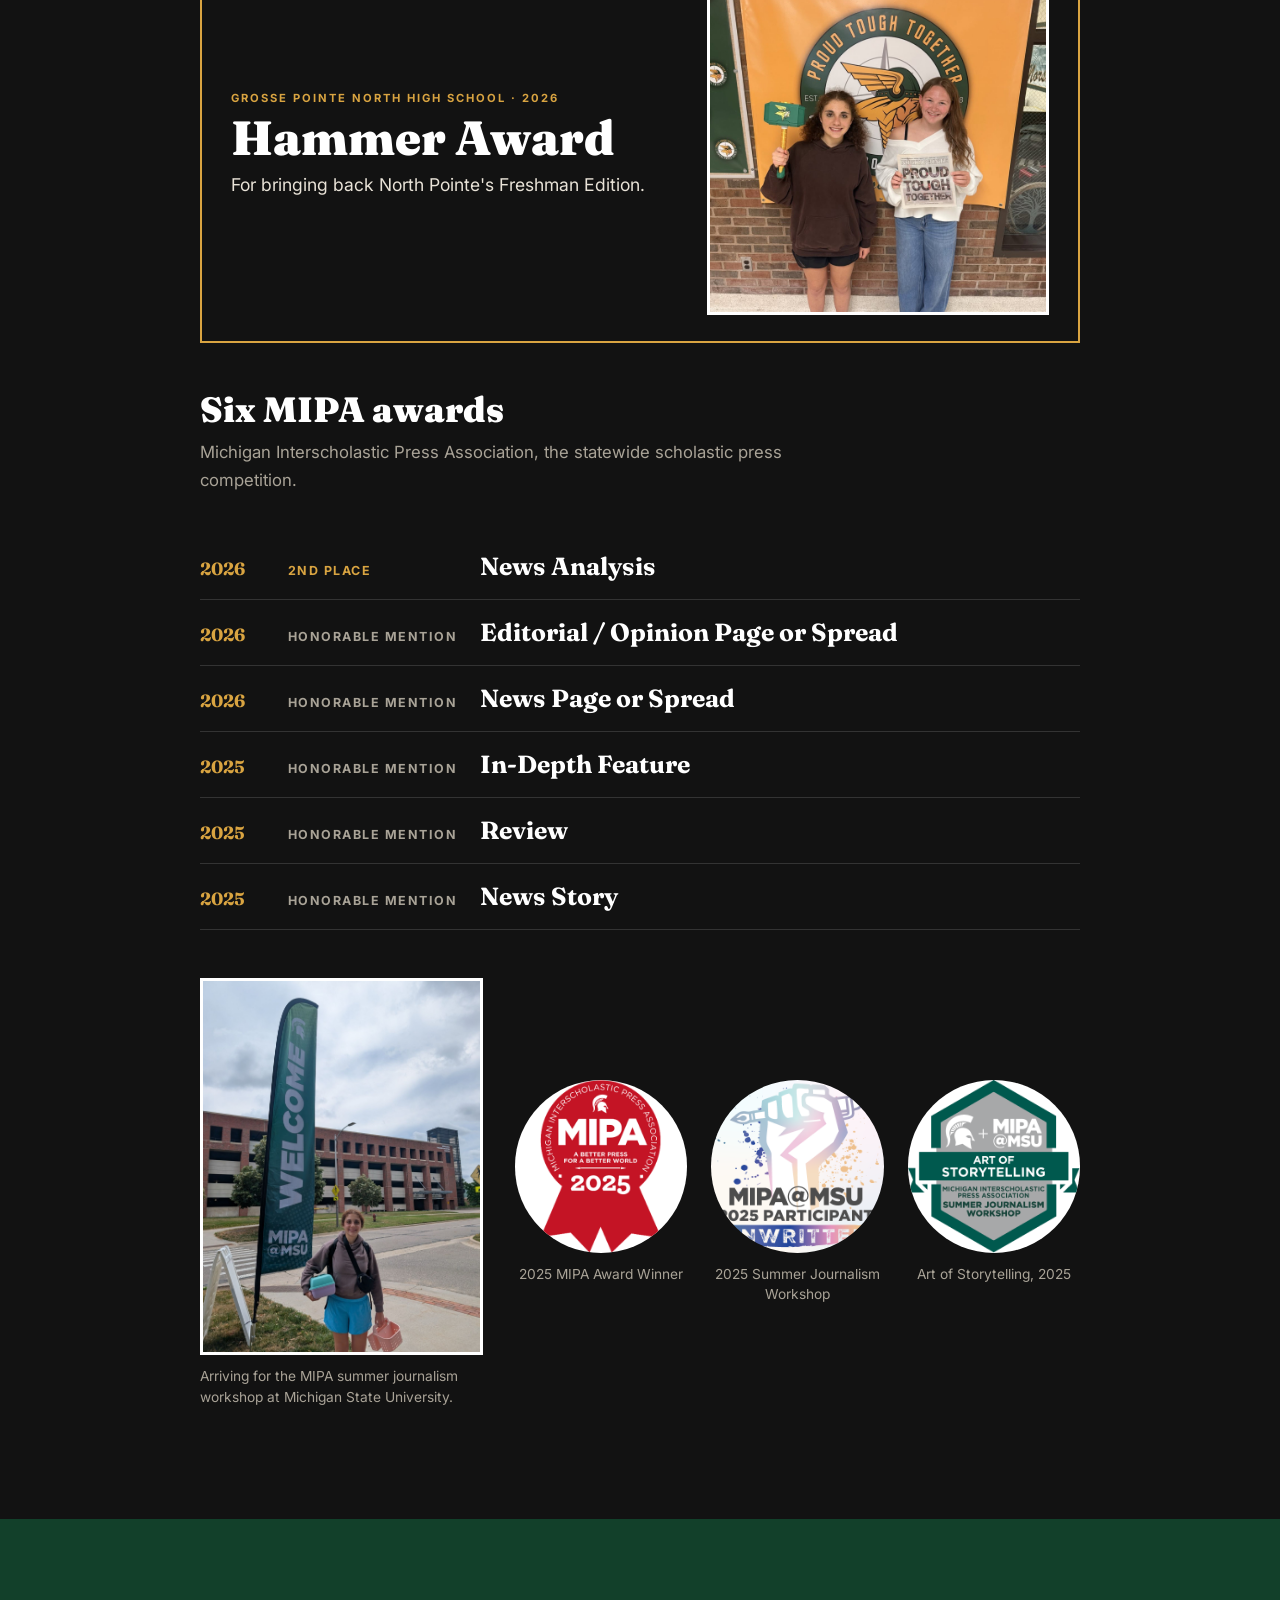
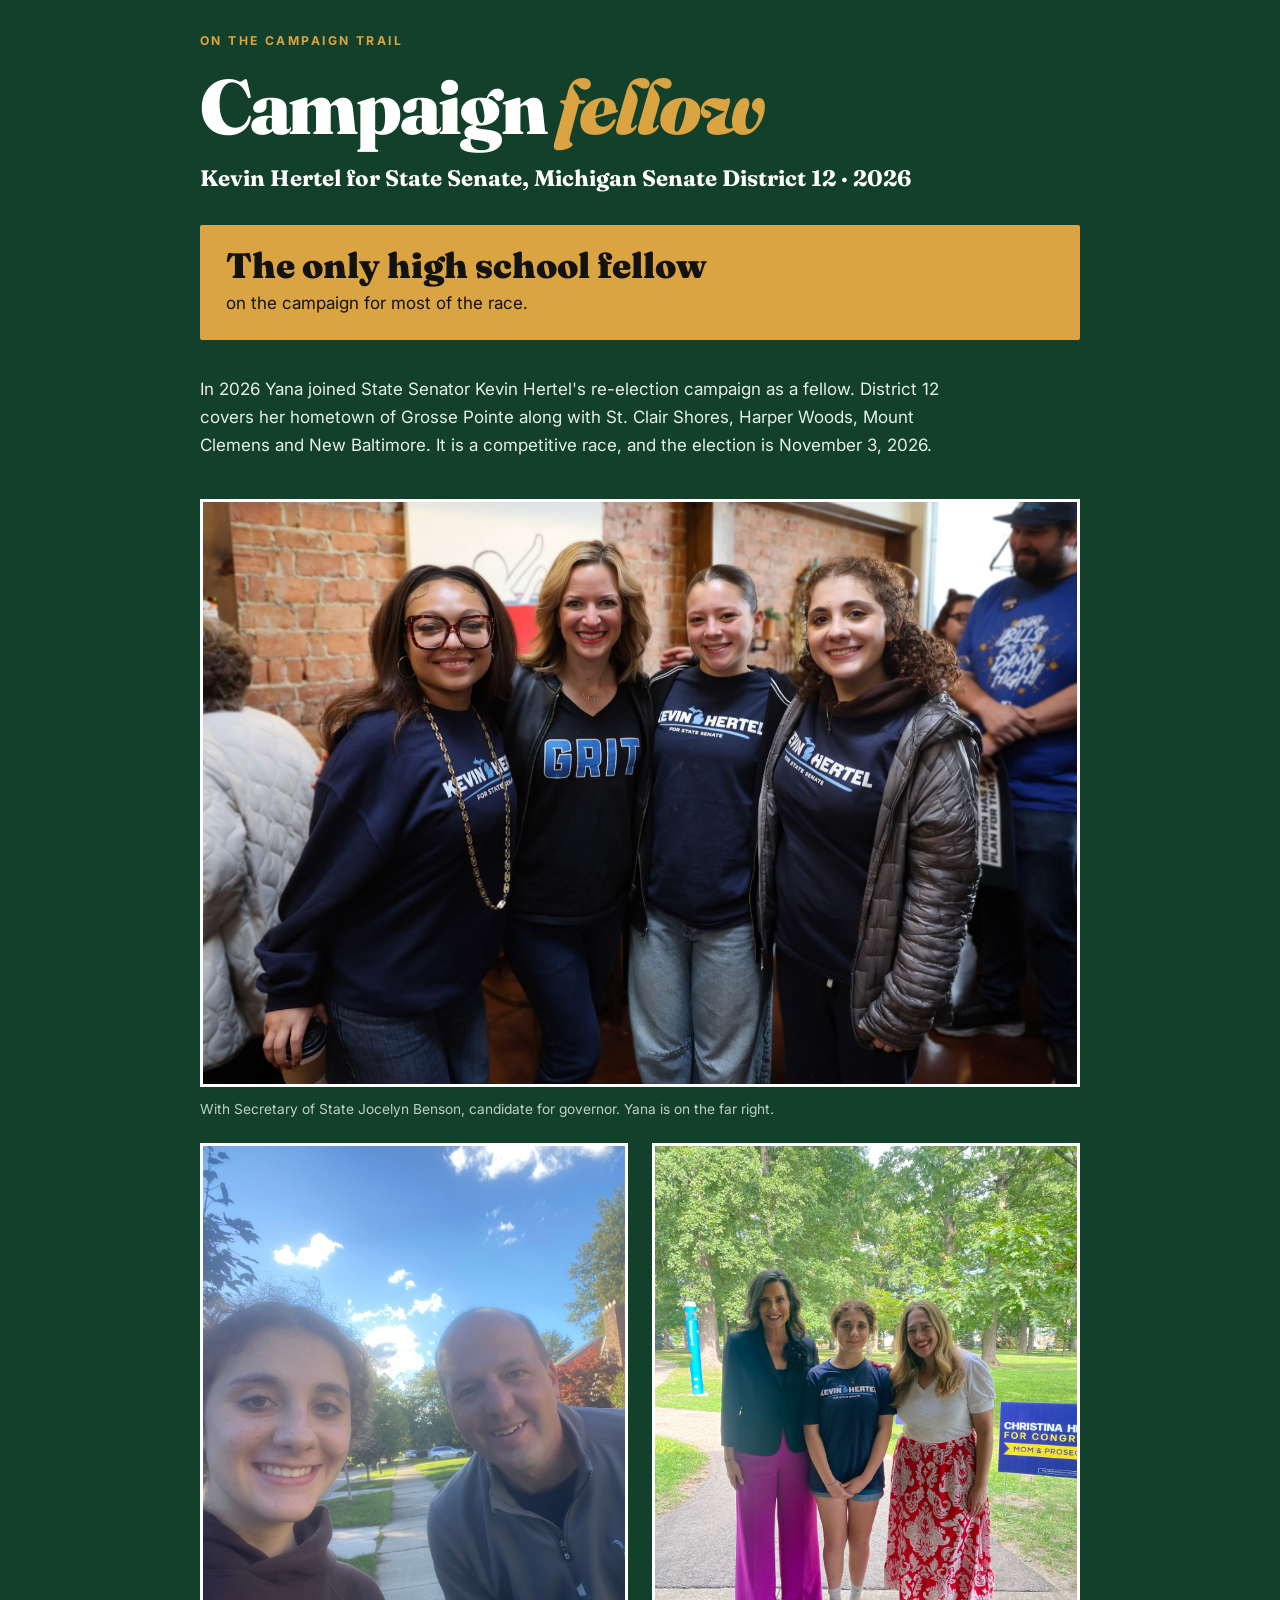
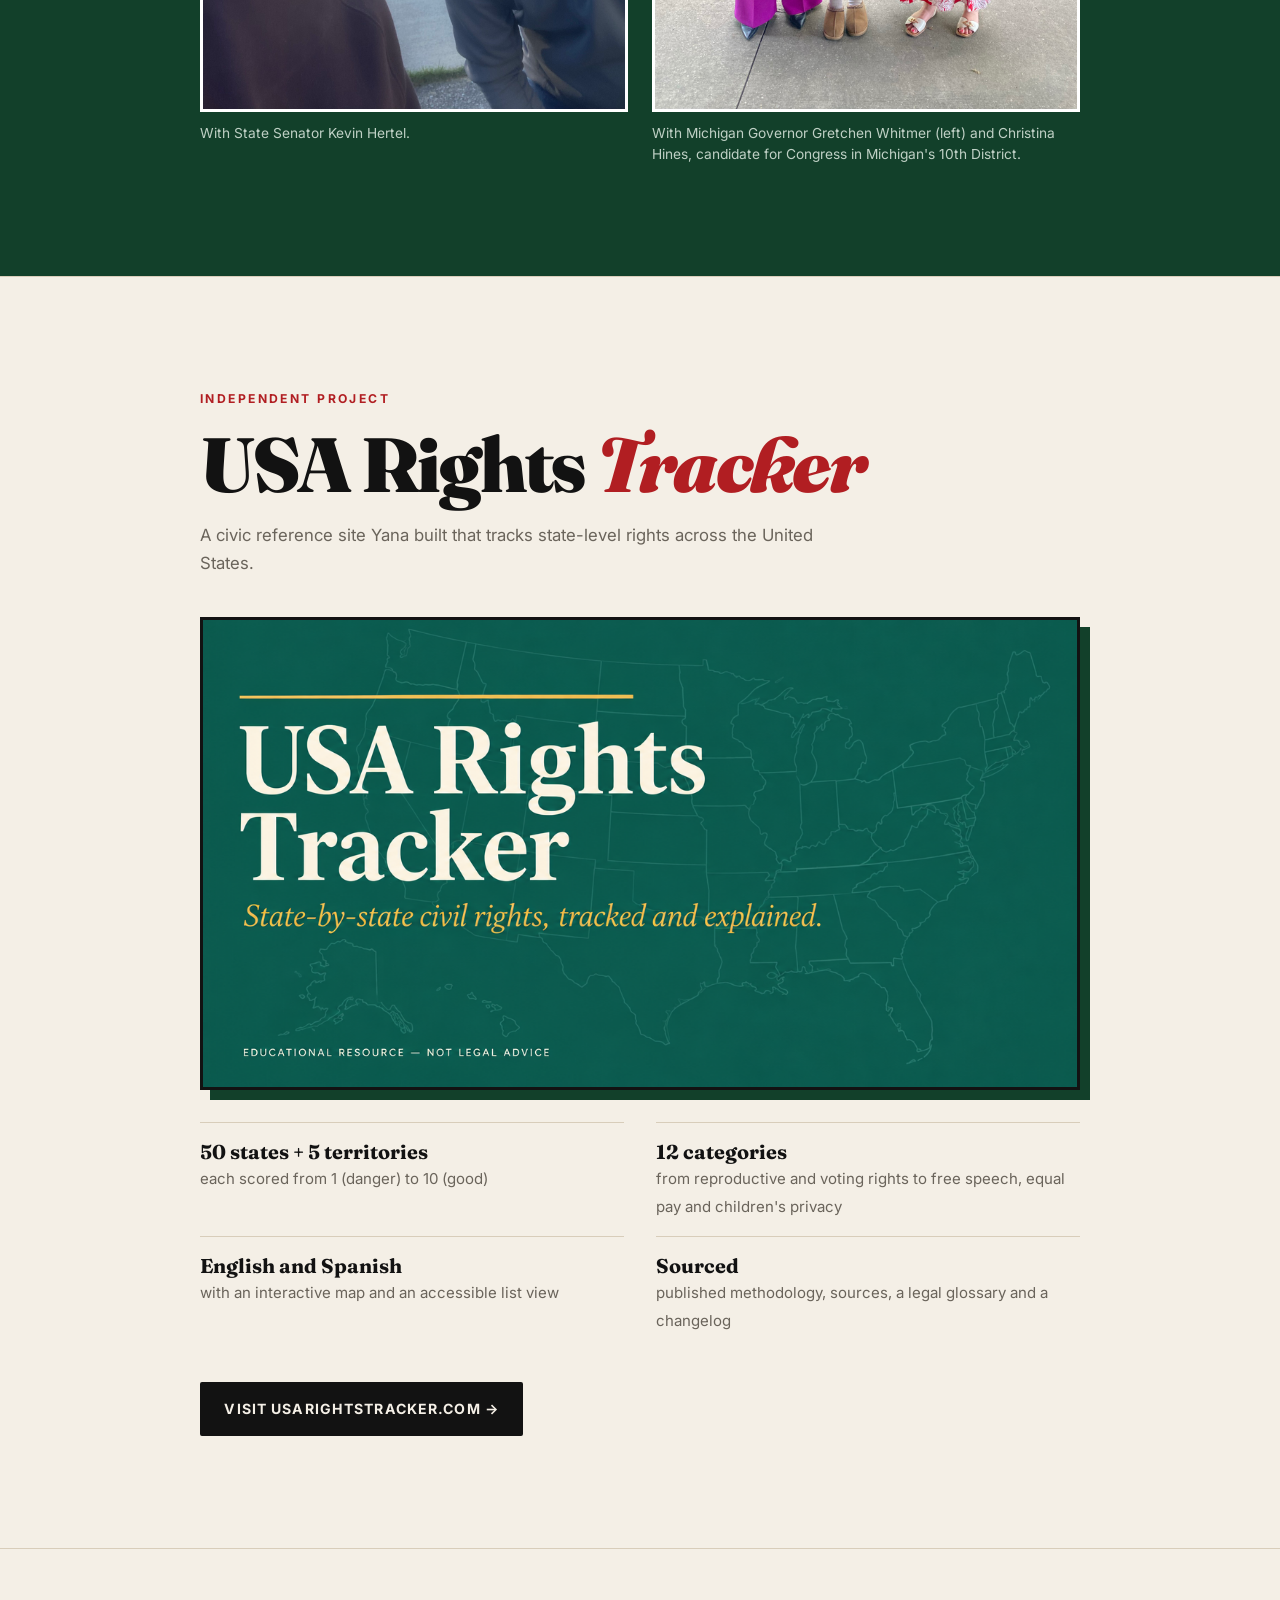
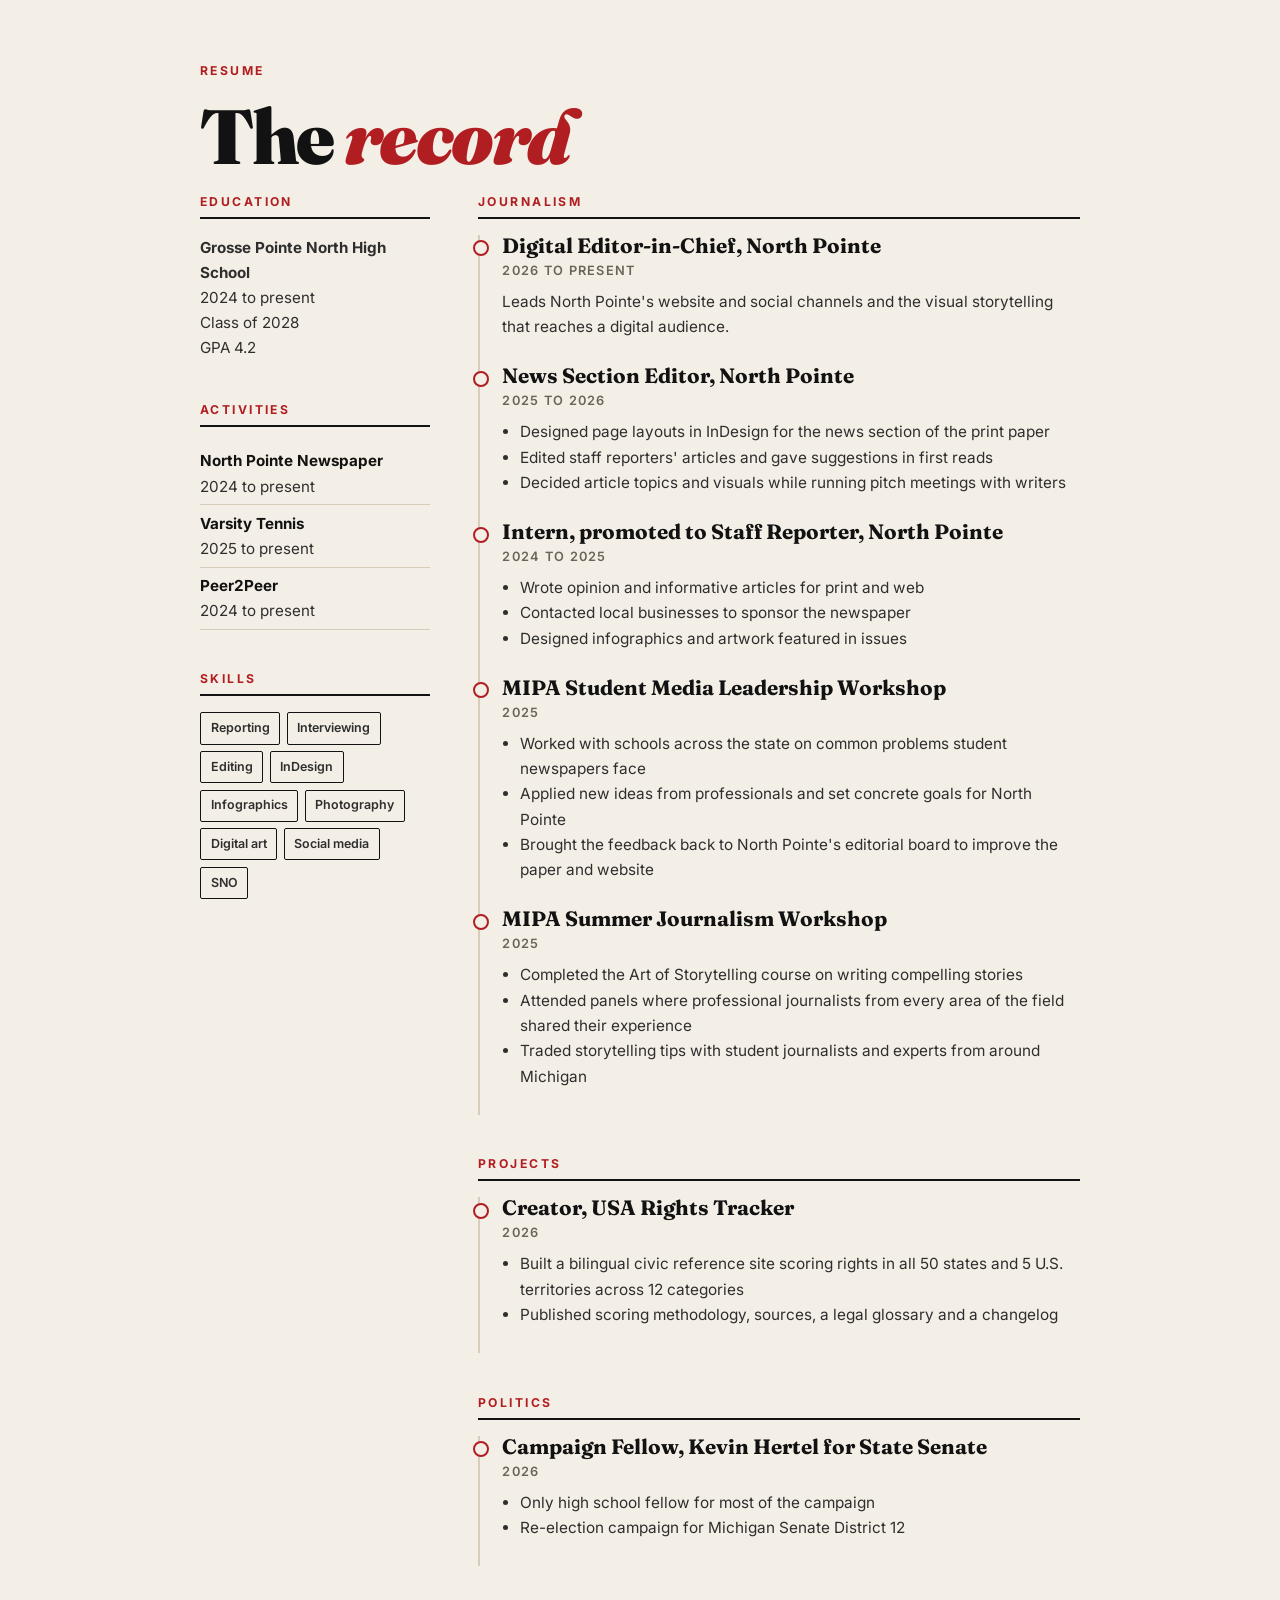
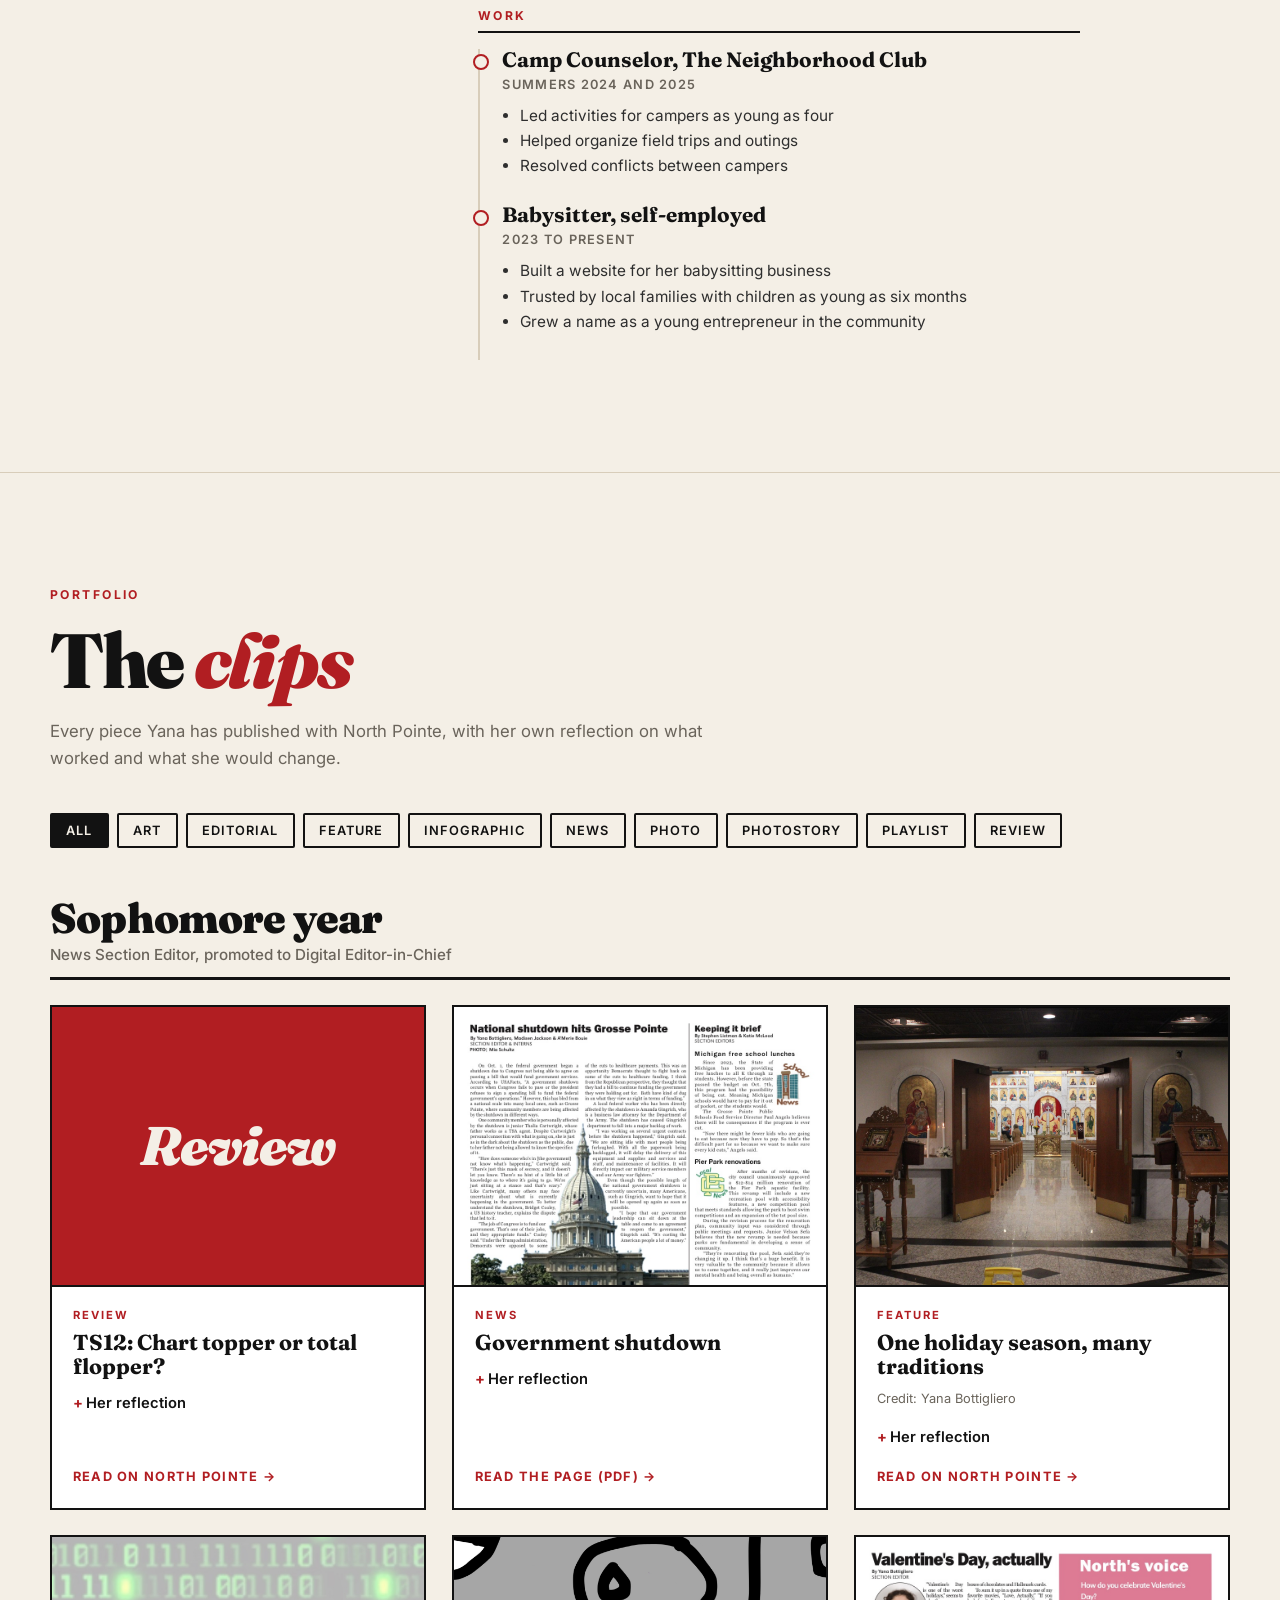
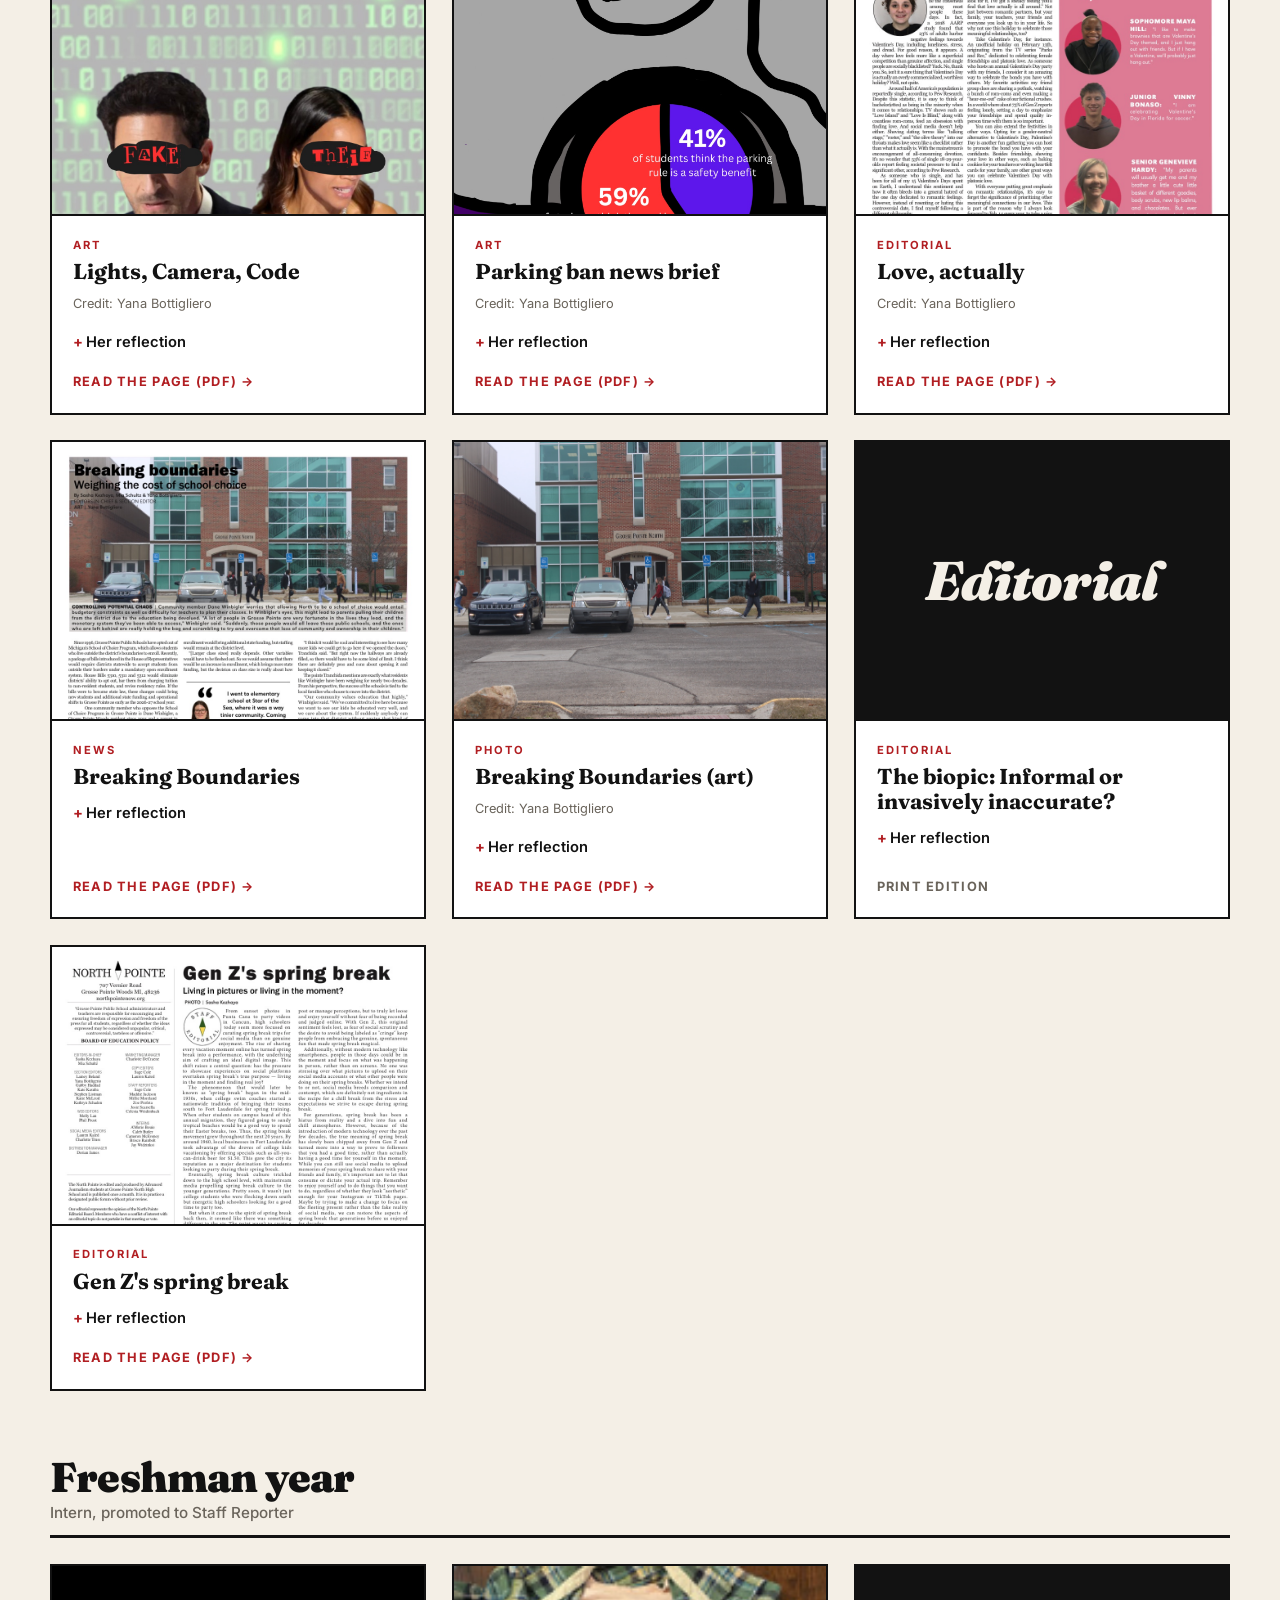
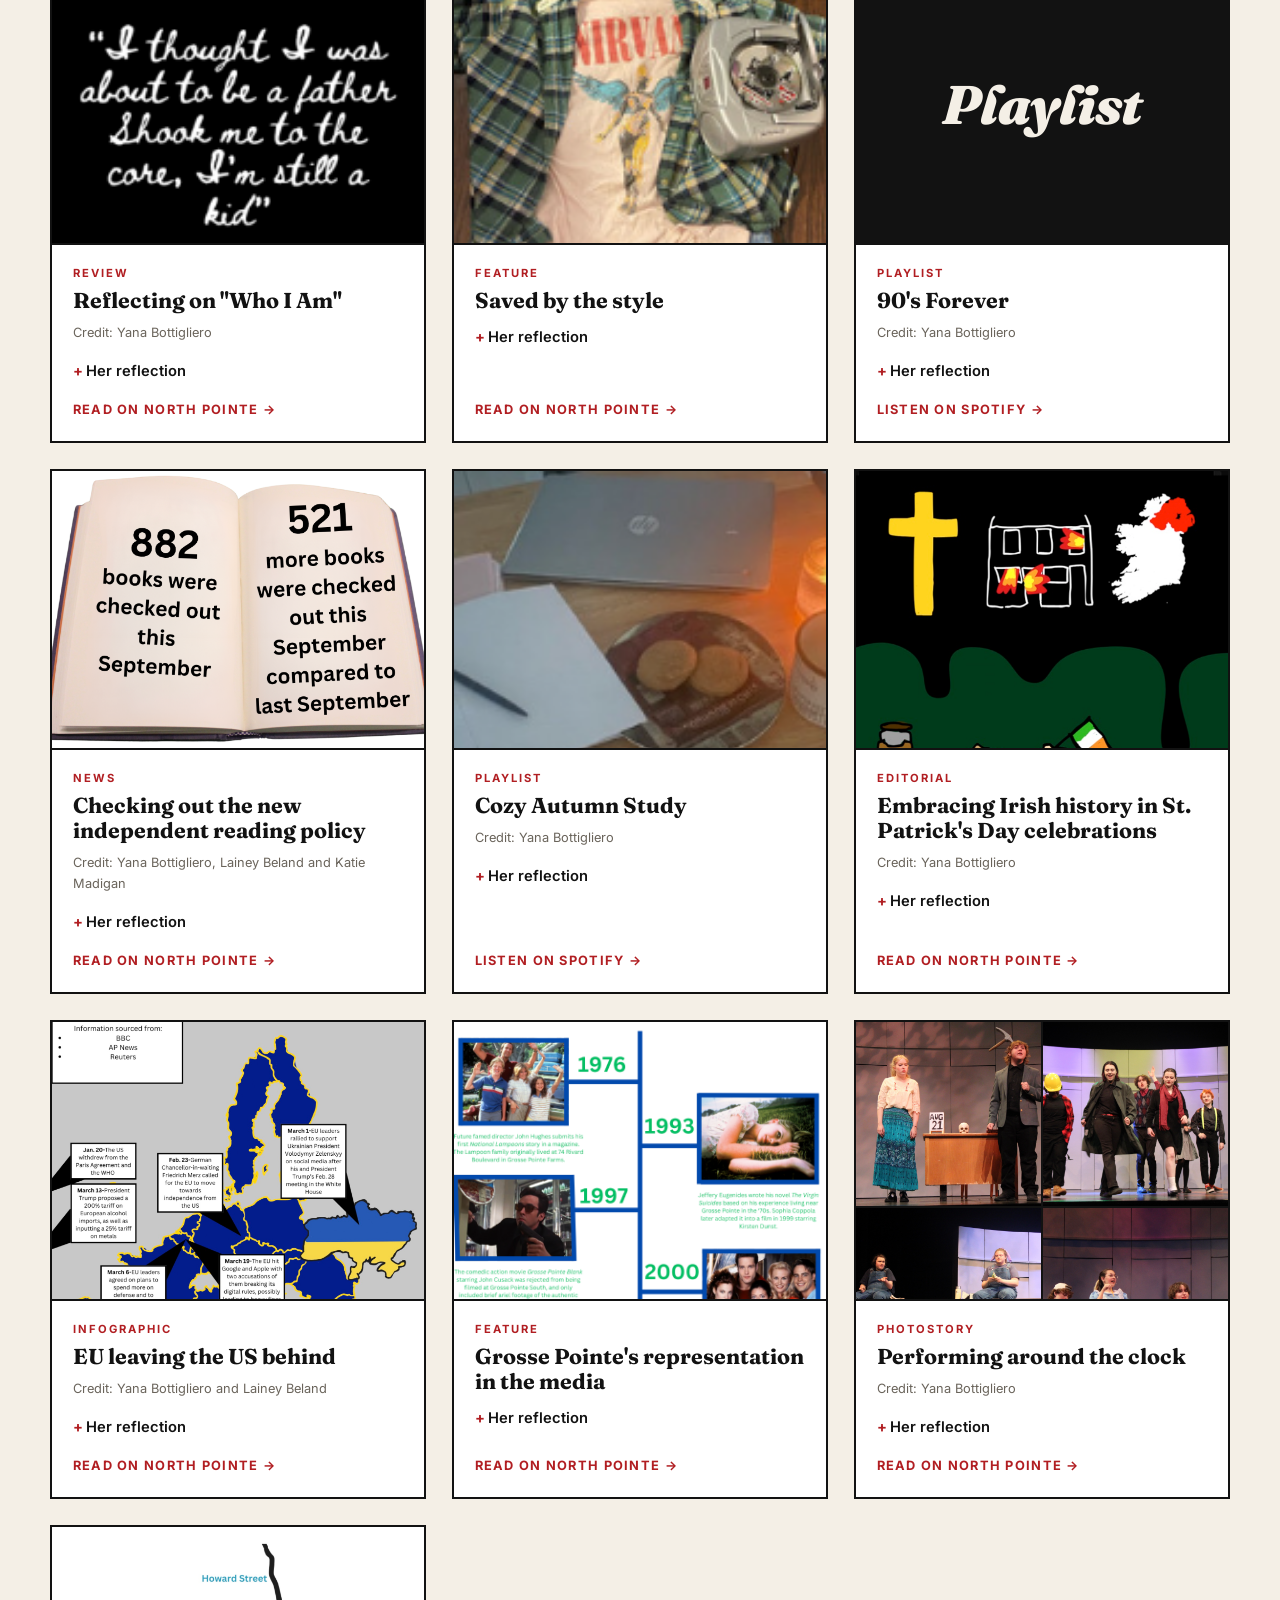
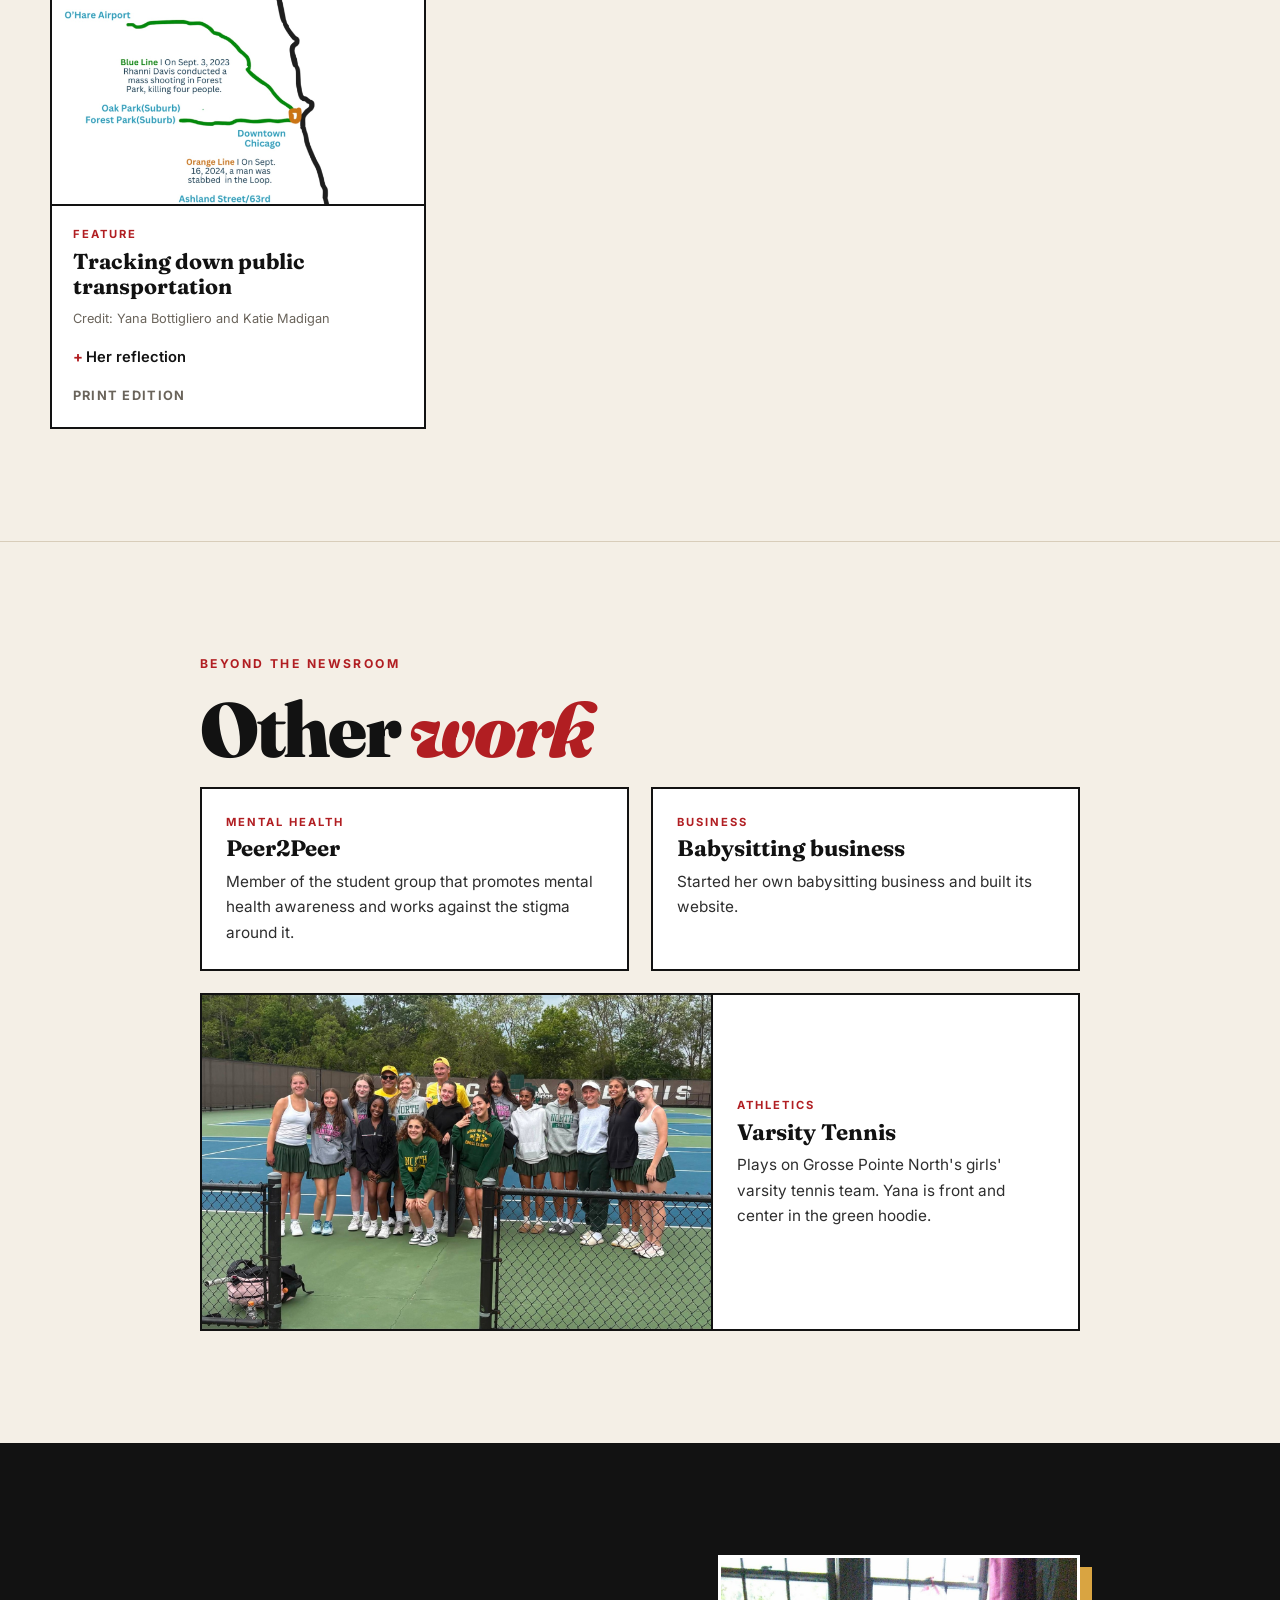
==== commit fd33985c: "Bio: swap Swiftie line for civic interest; babysitting ongoing Co-Authored-By: Claude Opus 5.5 <nore" ====
--- a/index.html
+++ b/index.html
@@ -107,7 +107,7 @@
     <div class="prose">
       <p class="dropcap">My name is Yana Bottigliero, and, like my hero, I have always believed that the principles of journalism are based on blind instinct. An instinct to inform and educate others about our world. To show and appreciate the beautiful. To display and expose the ugly. From wanting to rescue endangered animals when I was five to attending a rally to defend women's reproductive rights when I was twelve, inspiring change has always been my ultimate goal. I have been a member of North Pointe, our student-run newspaper at Grosse Pointe North High School, for two years, and I am in a position to use my words to motivate the change I have been hoping for ever since I was a little girl.</p>
       <p>In a digital world where AI and misinformation are on the rise, accurate and unbiased news is more threatened than ever. I am excited to protect it in my role as Digital Editor-in-Chief. Working on the paper, I have learned to market North Pointe across social media apps and formats to reach different audiences. I have gotten much better at telling stories visually through infographics and short videos, which matters for a digital generation like Gen Z and makes our stories easier to understand. Next I want to master our website on SNO, plus live reporting and interviewing so I can stretch into broadcast journalism.</p>
-      <p>Outside North Pointe, I play on the girls' varsity tennis team and am a member of Peer2Peer, which promotes mental health awareness and fights the stigma around it. My main hobbies are being a major Swiftie, baking and traveling.</p>
+      <p>Outside North Pointe, I play on the girls' varsity tennis team and am a member of Peer2Peer, which promotes mental health awareness and fights the stigma around it. I care about how laws and local decisions actually play out in people's lives, which is why I joined a State Senate campaign and built a site that tracks rights state by state. When I'm not doing that, I'm usually baking or planning the next trip.</p>
     </div>
     <div class="photo-pair">
       <figure>
@@ -251,7 +251,7 @@
         <h3>Work</h3>
         <div class="job"><h4>Camp Counselor, The Neighborhood Club</h4><p class="when">Summers 2024 and 2025</p>
           <ul><li>Led activities for campers as young as four</li><li>Helped organize field trips and outings</li><li>Resolved conflicts between campers</li></ul></div>
-        <div class="job"><h4>Babysitter, self-employed</h4><p class="when">2023 to 2025</p>
+        <div class="job"><h4>Babysitter, self-employed</h4><p class="when">2023 to present</p>
           <ul><li>Built a website for her babysitting business</li><li>Trusted by local families with children as young as six months</li><li>Grew a name as a young entrepreneur in the community</li></ul></div>
       </div>
     </div>
